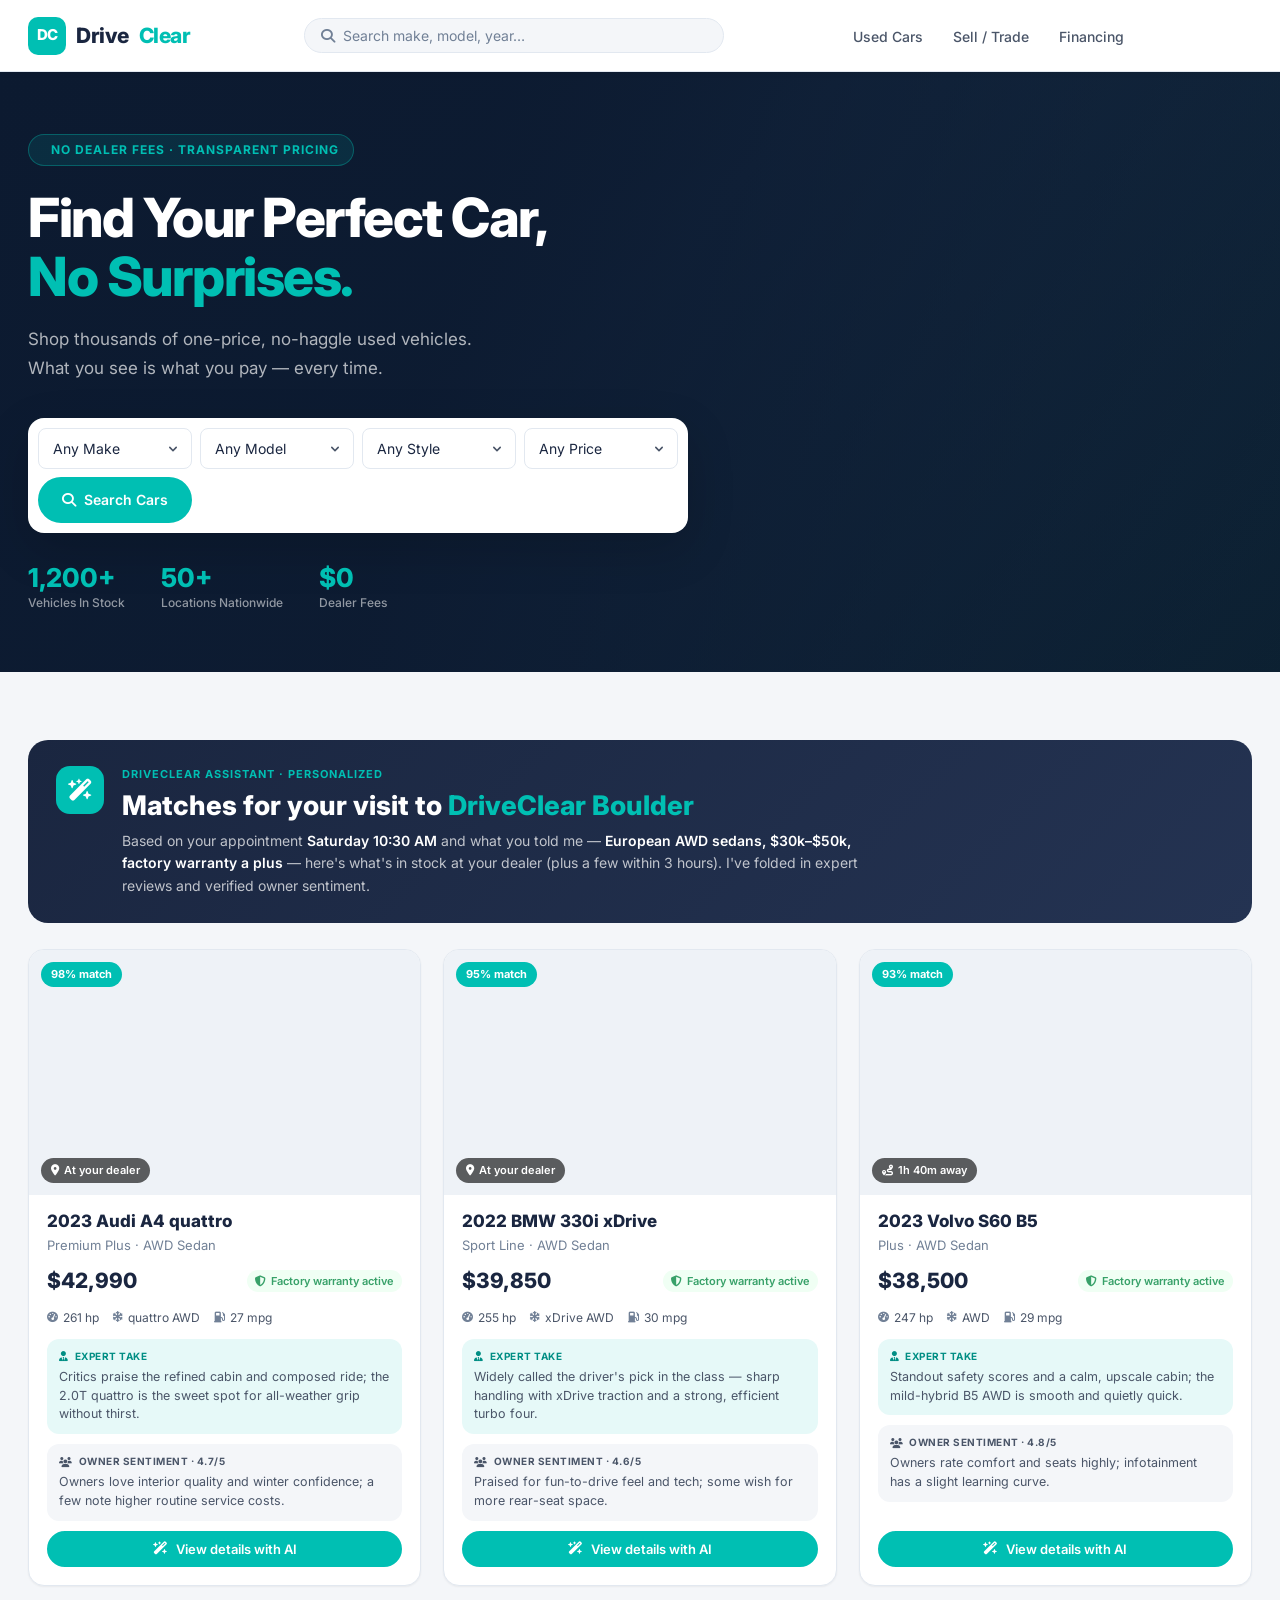
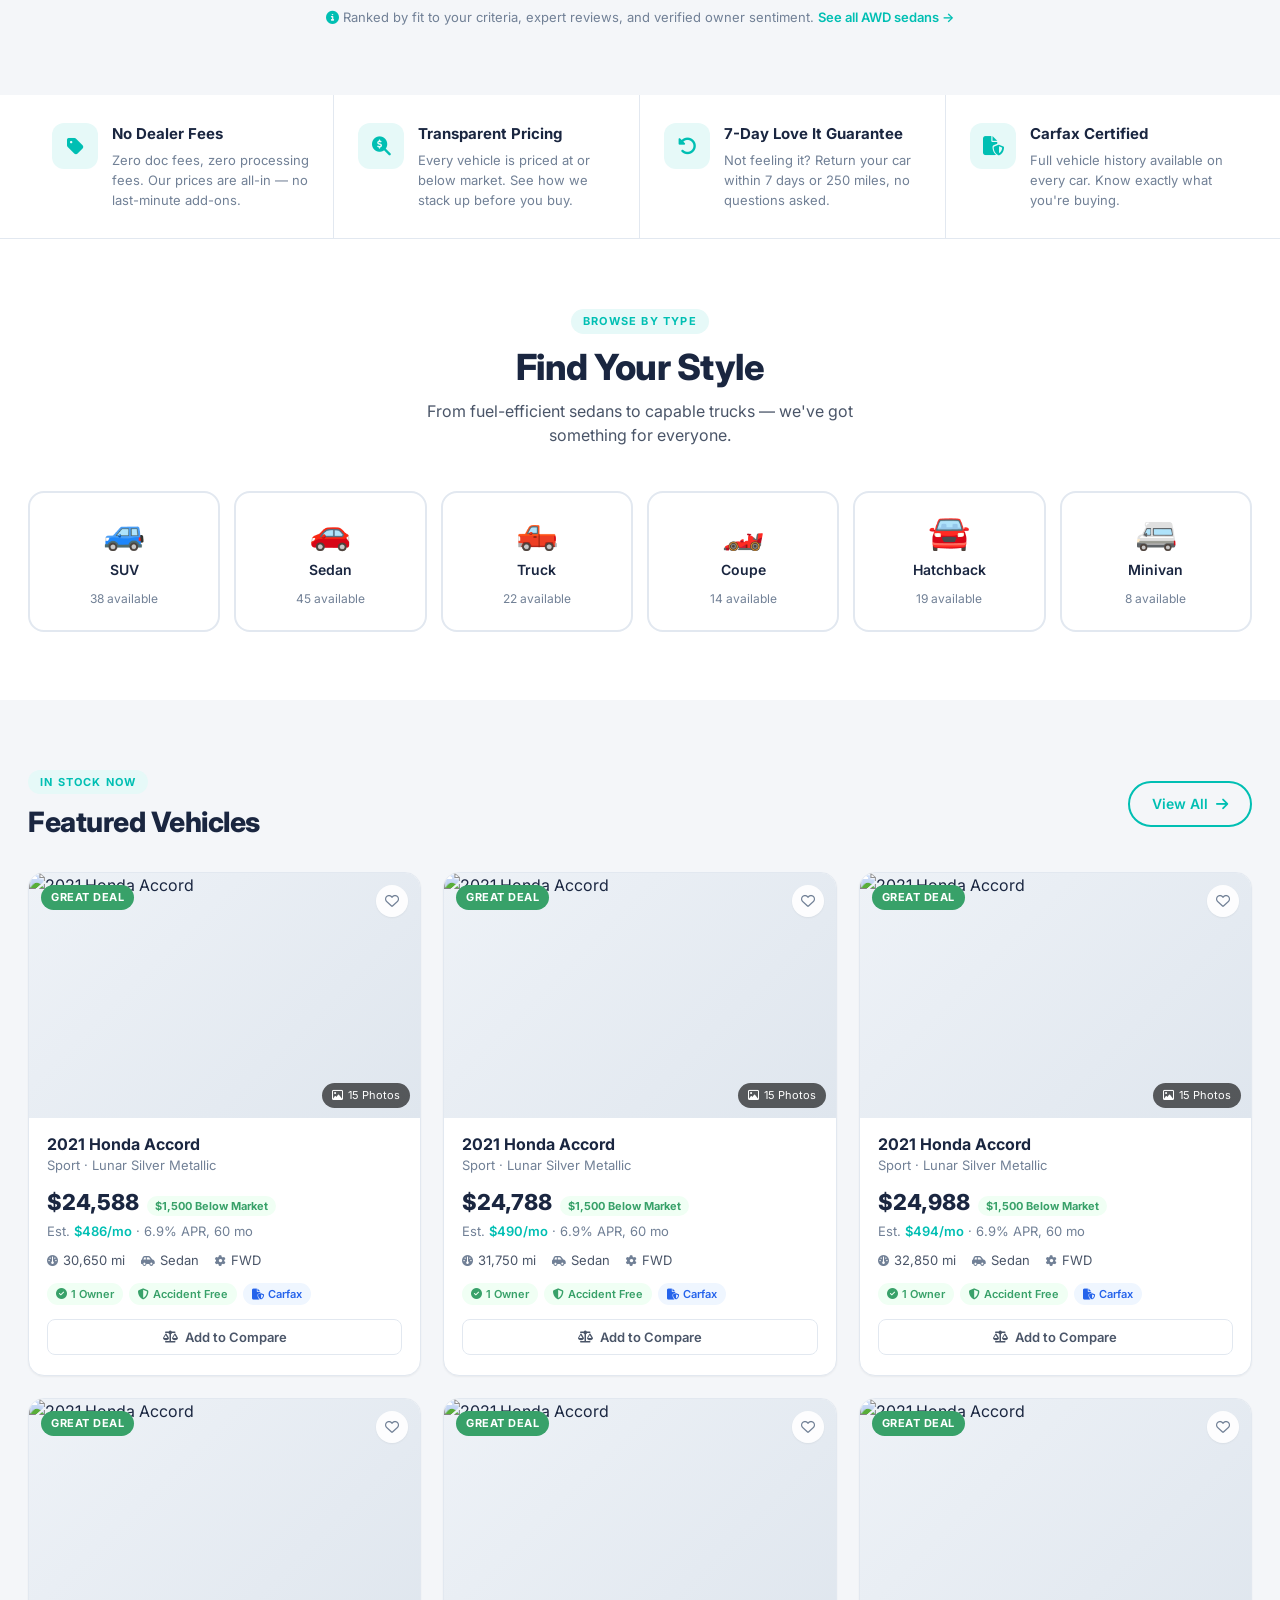
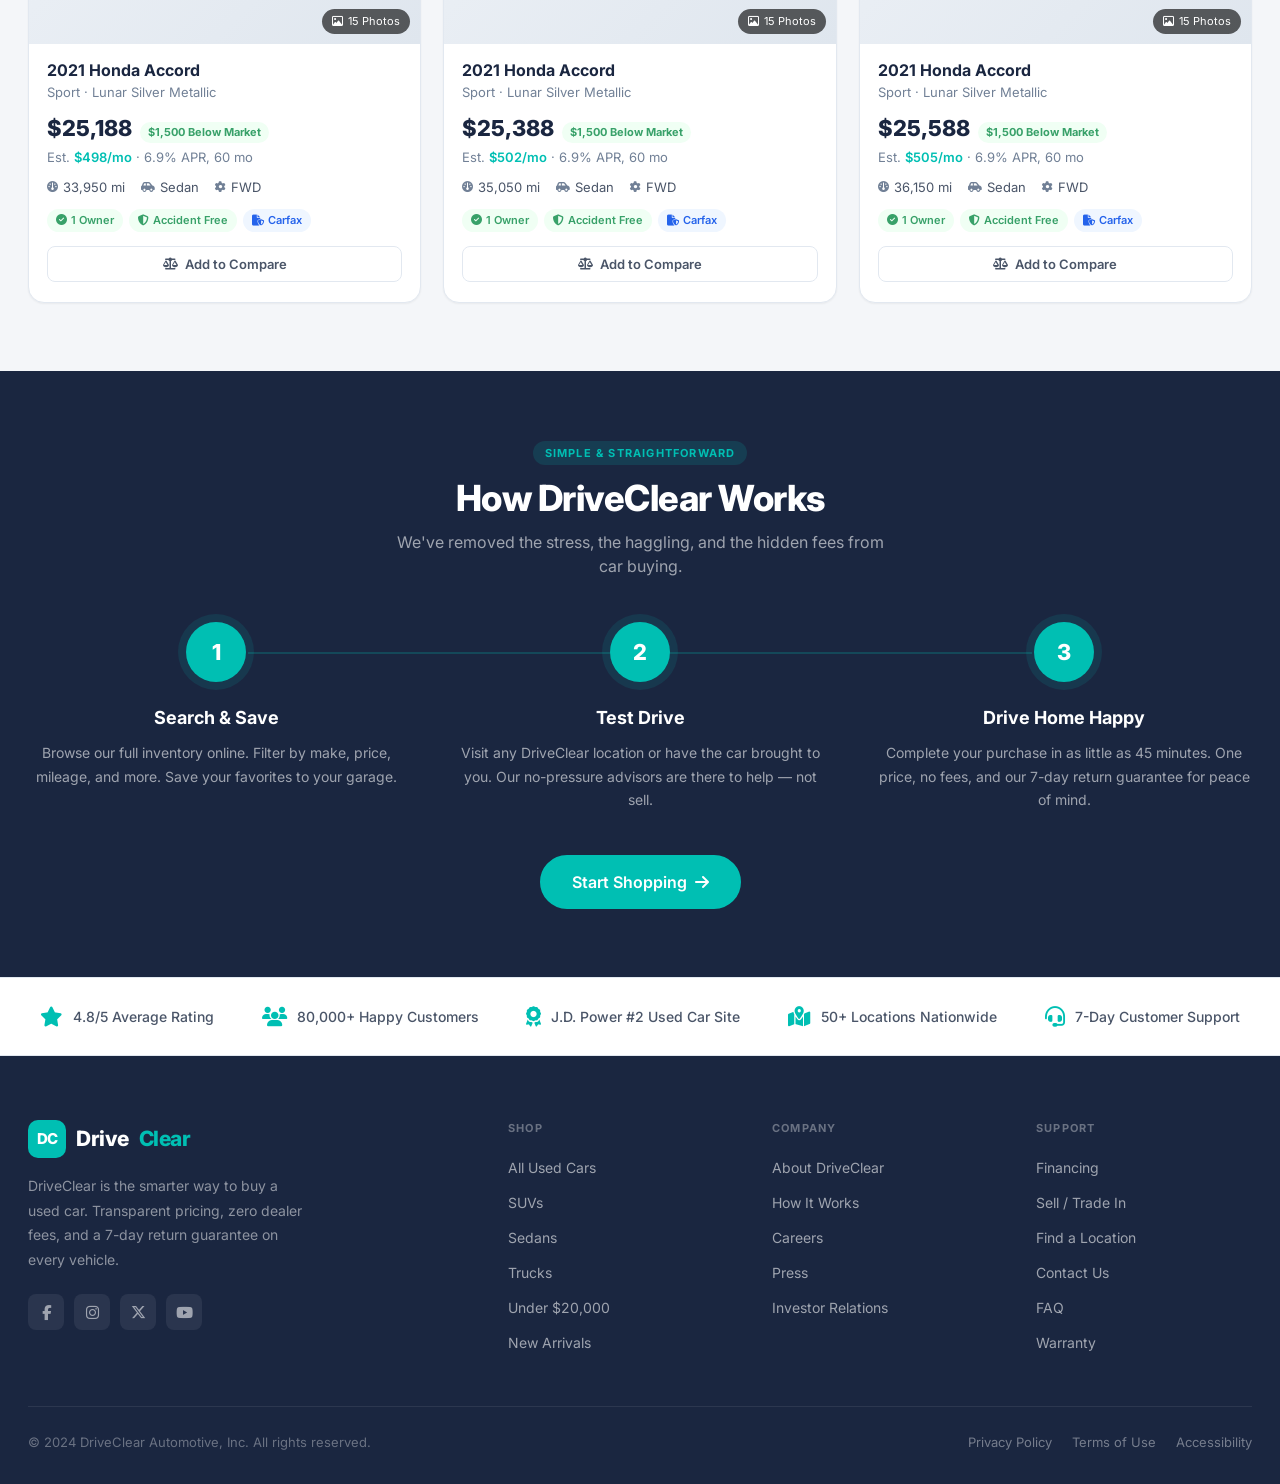
==== index.html @ 5e08ca74 "Add homepage VDP navigation and AI test drive confirmation flow. Link AI recommendation cards to mat" ====
<!DOCTYPE html>
<html lang="en">
<head>
  <meta charset="UTF-8">
  <meta name="viewport" content="width=device-width, initial-scale=1.0">
  <title>DriveClear — Transparent Used Car Shopping</title>
  <link rel="preconnect" href="https://fonts.googleapis.com">
  <link href="https://fonts.googleapis.com/css2?family=Inter:wght@300;400;500;600;700;800&display=swap" rel="stylesheet">
  <link rel="stylesheet" href="https://cdnjs.cloudflare.com/ajax/libs/font-awesome/6.5.0/css/all.min.css">
  <link rel="stylesheet" href="css/styles.css">

</head>
<body>

<!-- ═══════════════════════ NAV ═══════════════════════ -->
<nav class="nav" role="navigation">
  <div class="container nav-inner">
    <a href="index.html" class="nav-logo">
      <div class="logo-mark">DC</div>
      Drive<span class="accent">Clear</span>
    </a>
    <form class="nav-search" role="search" action="srp.html">
      <i class="fa-solid fa-magnifying-glass"></i>
      <input type="text" name="q" placeholder="Search make, model, year…" aria-label="Search vehicles" autocomplete="off">
    </form>
    <ul class="nav-links" role="list">
      <li><a href="srp.html">Used Cars</a></li>
      <li><a href="sell-trade.html">Sell / Trade</a></li>
      <li><a href="financing.html">Financing</a></li>
    </ul>
    <div class="nav-right">
      <button class="nav-hamburger" aria-label="Menu" aria-expanded="false">
        <span></span><span></span><span></span>
      </button>
    </div>
  </div>
</nav>

<nav class="mobile-nav" aria-label="Mobile navigation">
  <a href="srp.html">Used Cars</a>
  <a href="sell-trade.html">Sell / Trade</a>
  <a href="financing.html">Financing</a>
</nav>

<!-- ═══════════════════════ HERO ═══════════════════════ -->
<section class="hero" aria-label="Hero">
  <div class="hero-bg" aria-hidden="true"></div>
  <div class="hero-overlay" aria-hidden="true"></div>
  <div class="container" style="width:100%">
    <div class="hero-content">
      <div class="hero-eyebrow">
        <i class="fa-solid fa-badge-check"></i> No Dealer Fees · Transparent Pricing
      </div>
      <h1>Find Your Perfect Car,<br><span class="accent">No Surprises.</span></h1>
      <p class="hero-sub">Shop thousands of one-price, no-haggle used vehicles. What you see is what you pay — every time.</p>

      <form class="hero-search-box" id="hero-search-form" role="search">
        <div class="hs-field">
          <select id="hero-make" name="make" aria-label="Select make">
            <option value="">Any Make</option>
            <option>Honda</option>
            <option>Toyota</option>
            <option>Ford</option>
            <option>Chevrolet</option>
            <option>Hyundai</option>
            <option>Mazda</option>
            <option>Volkswagen</option>
            <option>Nissan</option>
            <option>Kia</option>
          </select>
        </div>
        <div class="hs-field">
          <select id="hero-model" name="model" aria-label="Select model">
            <option value="">Any Model</option>
          </select>
        </div>
        <div class="hs-field">
          <select id="hero-body" name="body" aria-label="Select body style">
            <option value="">Any Style</option>
            <option value="SUV">SUV / Crossover</option>
            <option value="Sedan">Sedan</option>
            <option value="Truck">Truck</option>
            <option value="Coupe">Coupe</option>
            <option value="Hatchback">Hatchback</option>
          </select>
        </div>
        <div class="hs-field">
          <select id="hero-price" name="maxPrice" aria-label="Max price">
            <option value="">Any Price</option>
            <option value="15000">Under $15,000</option>
            <option value="20000">Under $20,000</option>
            <option value="25000">Under $25,000</option>
            <option value="30000">Under $30,000</option>
            <option value="35000">Under $35,000</option>
            <option value="40000">Under $40,000</option>
          </select>
        </div>
        <button type="submit" class="btn btn-primary" style="flex-shrink:0">
          <i class="fa-solid fa-search"></i> Search Cars
        </button>
      </form>

      <div class="hero-stats">
        <div>
          <div class="hero-stat-num">1,200+</div>
          <div class="hero-stat-label">Vehicles In Stock</div>
        </div>
        <div>
          <div class="hero-stat-num">50+</div>
          <div class="hero-stat-label">Locations Nationwide</div>
        </div>
        <div>
          <div class="hero-stat-num">$0</div>
          <div class="hero-stat-label">Dealer Fees</div>
        </div>
      </div>
    </div>
  </div>
</section>

<!-- ═══════════════════════ AI RECOMMENDATIONS ═══════════════════════ -->
<section class="section ai-rec" aria-label="AI recommendations for your appointment">
  <div class="container">
    <div class="ai-rec-banner">
      <div class="ai-rec-banner-icon"><i class="fa-solid fa-wand-magic-sparkles"></i></div>
      <div class="ai-rec-banner-text">
        <div class="ai-rec-eyebrow">DriveClear Assistant · Personalized</div>
        <h2 class="ai-rec-title">Matches for your visit to <span class="accent">DriveClear Boulder</span></h2>
        <p class="ai-rec-sub">Based on your appointment <strong>Saturday 10:30 AM</strong> and what you told me — <strong>European AWD sedans, $30k–$50k, factory warranty a plus</strong> — here's what's in stock at your dealer (plus a few within 3 hours). I've folded in expert reviews and verified owner sentiment.</p>
      </div>
    </div>

    <div class="ai-rec-grid">
      <!-- Card 1 -->
      <article class="ai-rec-card" data-vdp-id="361">
        <div class="ai-rec-img" style="background-image:url('https://plus.unsplash.com/premium_vector-1733984597729-fad43b660da0?fm=jpg&q=60&w=900&auto=format&fit=crop')">
          <span class="ai-rec-match">98% match</span>
          <span class="ai-rec-loc"><i class="fa-solid fa-location-dot"></i> At your dealer</span>
        </div>
        <div class="ai-rec-body">
          <div class="ai-rec-name">2023 Audi A4 quattro</div>
          <div class="ai-rec-trim">Premium Plus · AWD Sedan</div>
          <div class="ai-rec-price-row">
            <span class="ai-rec-price">$42,990</span>
            <span class="ai-rec-warranty"><i class="fa-solid fa-shield-halved"></i> Factory warranty active</span>
          </div>
          <div class="ai-rec-specs">
            <span><i class="fa-solid fa-gauge-high"></i> 261 hp</span>
            <span><i class="fa-solid fa-snowflake"></i> quattro AWD</span>
            <span><i class="fa-solid fa-gas-pump"></i> 27 mpg</span>
          </div>
          <div class="ai-rec-insight ai-rec-expert">
            <div class="ai-rec-insight-label"><i class="fa-solid fa-user-tie"></i> Expert take</div>
            <p>Critics praise the refined cabin and composed ride; the 2.0T quattro is the sweet spot for all-weather grip without thirst.</p>
          </div>
          <div class="ai-rec-insight ai-rec-owners">
            <div class="ai-rec-insight-label"><i class="fa-solid fa-users"></i> Owner sentiment · 4.7/5</div>
            <p>Owners love interior quality and winter confidence; a few note higher routine service costs.</p>
          </div>
          <button type="button" class="btn btn-primary btn-block btn-sm ai-detail-open" data-car="audi"><i class="fa-solid fa-wand-magic-sparkles"></i> View details with AI</button>
        </div>
      </article>

      <!-- Card 2 -->
      <article class="ai-rec-card" data-vdp-id="371">
        <div class="ai-rec-img" style="background-image:url('https://plus.unsplash.com/premium_vector-1733984597729-fad43b660da0?fm=jpg&q=60&w=900&auto=format&fit=crop')">
          <span class="ai-rec-match">95% match</span>
          <span class="ai-rec-loc"><i class="fa-solid fa-location-dot"></i> At your dealer</span>
        </div>
        <div class="ai-rec-body">
          <div class="ai-rec-name">2022 BMW 330i xDrive</div>
          <div class="ai-rec-trim">Sport Line · AWD Sedan</div>
          <div class="ai-rec-price-row">
            <span class="ai-rec-price">$39,850</span>
            <span class="ai-rec-warranty"><i class="fa-solid fa-shield-halved"></i> Factory warranty active</span>
          </div>
          <div class="ai-rec-specs">
            <span><i class="fa-solid fa-gauge-high"></i> 255 hp</span>
            <span><i class="fa-solid fa-snowflake"></i> xDrive AWD</span>
            <span><i class="fa-solid fa-gas-pump"></i> 30 mpg</span>
          </div>
          <div class="ai-rec-insight ai-rec-expert">
            <div class="ai-rec-insight-label"><i class="fa-solid fa-user-tie"></i> Expert take</div>
            <p>Widely called the driver's pick in the class — sharp handling with xDrive traction and a strong, efficient turbo four.</p>
          </div>
          <div class="ai-rec-insight ai-rec-owners">
            <div class="ai-rec-insight-label"><i class="fa-solid fa-users"></i> Owner sentiment · 4.6/5</div>
            <p>Praised for fun-to-drive feel and tech; some wish for more rear-seat space.</p>
          </div>
          <button type="button" class="btn btn-primary btn-block btn-sm ai-detail-open" data-car="bmw"><i class="fa-solid fa-wand-magic-sparkles"></i> View details with AI</button>
        </div>
      </article>

      <!-- Card 3 -->
      <article class="ai-rec-card" data-vdp-id="381">
        <div class="ai-rec-img" style="background-image:url('https://plus.unsplash.com/premium_vector-1733984597729-fad43b660da0?fm=jpg&q=60&w=900&auto=format&fit=crop')">
          <span class="ai-rec-match">93% match</span>
          <span class="ai-rec-loc"><i class="fa-solid fa-route"></i> 1h 40m away</span>
        </div>
        <div class="ai-rec-body">
          <div class="ai-rec-name">2023 Volvo S60 B5</div>
          <div class="ai-rec-trim">Plus · AWD Sedan</div>
          <div class="ai-rec-price-row">
            <span class="ai-rec-price">$38,500</span>
            <span class="ai-rec-warranty"><i class="fa-solid fa-shield-halved"></i> Factory warranty active</span>
          </div>
          <div class="ai-rec-specs">
            <span><i class="fa-solid fa-gauge-high"></i> 247 hp</span>
            <span><i class="fa-solid fa-snowflake"></i> AWD</span>
            <span><i class="fa-solid fa-gas-pump"></i> 29 mpg</span>
          </div>
          <div class="ai-rec-insight ai-rec-expert">
            <div class="ai-rec-insight-label"><i class="fa-solid fa-user-tie"></i> Expert take</div>
            <p>Standout safety scores and a calm, upscale cabin; the mild-hybrid B5 AWD is smooth and quietly quick.</p>
          </div>
          <div class="ai-rec-insight ai-rec-owners">
            <div class="ai-rec-insight-label"><i class="fa-solid fa-users"></i> Owner sentiment · 4.8/5</div>
            <p>Owners rate comfort and seats highly; infotainment has a slight learning curve.</p>
          </div>
          <button type="button" class="btn btn-primary btn-block btn-sm ai-detail-open" data-car="volvo"><i class="fa-solid fa-wand-magic-sparkles"></i> View details with AI</button>
        </div>
      </article>
    </div>

    <div class="ai-rec-foot">
      <i class="fa-solid fa-circle-info"></i> Ranked by fit to your criteria, expert reviews, and verified owner sentiment. <a href="srp.html">See all AWD sedans →</a>
    </div>
  </div>
</section>

<!-- ═══════════════════════ VALUE PROPS ═══════════════════════ -->
<section class="value-props" aria-label="Why DriveClear">
  <div class="container">
    <div class="vp-grid">
      <div class="vp-item">
        <div class="vp-icon"><i class="fa-solid fa-tag"></i></div>
        <div>
          <div class="vp-title">No Dealer Fees</div>
          <div class="vp-desc">Zero doc fees, zero processing fees. Our prices are all-in — no last-minute add-ons.</div>
        </div>
      </div>
      <div class="vp-item">
        <div class="vp-icon"><i class="fa-solid fa-magnifying-glass-dollar"></i></div>
        <div>
          <div class="vp-title">Transparent Pricing</div>
          <div class="vp-desc">Every vehicle is priced at or below market. See how we stack up before you buy.</div>
        </div>
      </div>
      <div class="vp-item">
        <div class="vp-icon"><i class="fa-solid fa-rotate-left"></i></div>
        <div>
          <div class="vp-title">7-Day Love It Guarantee</div>
          <div class="vp-desc">Not feeling it? Return your car within 7 days or 250 miles, no questions asked.</div>
        </div>
      </div>
      <div class="vp-item">
        <div class="vp-icon"><i class="fa-solid fa-file-shield"></i></div>
        <div>
          <div class="vp-title">Carfax Certified</div>
          <div class="vp-desc">Full vehicle history available on every car. Know exactly what you're buying.</div>
        </div>
      </div>
    </div>
  </div>
</section>

<!-- ═══════════════════════ BODY STYLES ═══════════════════════ -->
<section class="section section-alt" aria-label="Shop by body style">
  <div class="container">
    <div class="section-header">
      <div class="section-tag">Browse by Type</div>
      <h2 class="section-title">Find Your Style</h2>
      <p class="section-sub">From fuel-efficient sedans to capable trucks — we've got something for everyone.</p>
    </div>
    <div class="bs-grid">
      <a href="srp.html?body=SUV" class="bs-card">
        <div class="bs-emoji">🚙</div>
        <div class="bs-name">SUV</div>
        <div class="bs-count">38 available</div>
      </a>
      <a href="srp.html?body=Sedan" class="bs-card">
        <div class="bs-emoji">🚗</div>
        <div class="bs-name">Sedan</div>
        <div class="bs-count">45 available</div>
      </a>
      <a href="srp.html?body=Truck" class="bs-card">
        <div class="bs-emoji">🛻</div>
        <div class="bs-name">Truck</div>
        <div class="bs-count">22 available</div>
      </a>
      <a href="srp.html?body=Coupe" class="bs-card">
        <div class="bs-emoji">🏎️</div>
        <div class="bs-name">Coupe</div>
        <div class="bs-count">14 available</div>
      </a>
      <a href="srp.html?body=Hatchback" class="bs-card">
        <div class="bs-emoji">🚘</div>
        <div class="bs-name">Hatchback</div>
        <div class="bs-count">19 available</div>
      </a>
      <a href="srp.html?body=Minivan" class="bs-card">
        <div class="bs-emoji">🚐</div>
        <div class="bs-name">Minivan</div>
        <div class="bs-count">8 available</div>
      </a>
    </div>
  </div>
</section>

<!-- ═══════════════════════ FEATURED VEHICLES ═══════════════════════ -->
<section class="section" aria-label="Featured vehicles">
  <div class="container">
    <div class="section-row">
      <div>
        <div class="section-tag">In Stock Now</div>
        <h2 class="section-title">Featured Vehicles</h2>
      </div>
      <a href="srp.html" class="btn btn-outline">View All <i class="fa-solid fa-arrow-right"></i></a>
    </div>
    <div class="v-grid" id="featured-grid">
      <!-- Rendered by app.js -->
    </div>
  </div>
</section>

<!-- ═══════════════════════ HOW IT WORKS ═══════════════════════ -->
<section class="section section-dark" aria-label="How it works">
  <div class="container">
    <div class="section-header">
      <div class="section-tag">Simple &amp; Straightforward</div>
      <h2 class="section-title">How DriveClear Works</h2>
      <p class="section-sub">We've removed the stress, the haggling, and the hidden fees from car buying.</p>
    </div>
    <div class="steps-grid">
      <div class="step">
        <div class="step-num">1</div>
        <div class="step-title">Search &amp; Save</div>
        <div class="step-desc">Browse our full inventory online. Filter by make, price, mileage, and more. Save your favorites to your garage.</div>
      </div>
      <div class="step">
        <div class="step-num">2</div>
        <div class="step-title">Test Drive</div>
        <div class="step-desc">Visit any DriveClear location or have the car brought to you. Our no-pressure advisors are there to help — not sell.</div>
      </div>
      <div class="step">
        <div class="step-num">3</div>
        <div class="step-title">Drive Home Happy</div>
        <div class="step-desc">Complete your purchase in as little as 45 minutes. One price, no fees, and our 7-day return guarantee for peace of mind.</div>
      </div>
    </div>
    <div style="text-align:center;margin-top:44px">
      <a href="srp.html" class="btn btn-primary btn-lg">Start Shopping <i class="fa-solid fa-arrow-right"></i></a>
    </div>
  </div>
</section>

<!-- ═══════════════════════ TRUST STRIP ═══════════════════════ -->
<section class="trust-strip" aria-label="Trust indicators">
  <div class="container">
    <div class="trust-inner">
      <div class="trust-item"><i class="fa-solid fa-star"></i> 4.8/5 Average Rating</div>
      <div class="trust-item"><i class="fa-solid fa-users"></i> 80,000+ Happy Customers</div>
      <div class="trust-item"><i class="fa-solid fa-award"></i> J.D. Power #2 Used Car Site</div>
      <div class="trust-item"><i class="fa-solid fa-map-location-dot"></i> 50+ Locations Nationwide</div>
      <div class="trust-item"><i class="fa-solid fa-headset"></i> 7-Day Customer Support</div>
    </div>
  </div>
</section>

<!-- ═══════════════════════ FOOTER ═══════════════════════ -->
<footer class="footer" role="contentinfo">
  <div class="container">
    <div class="footer-grid">
      <div class="footer-brand">
        <a href="index.html" class="nav-logo">
          <div class="logo-mark">DC</div>
          Drive<span class="accent">Clear</span>
        </a>
        <p>DriveClear is the smarter way to buy a used car. Transparent pricing, zero dealer fees, and a 7-day return guarantee on every vehicle.</p>
        <div class="footer-social">
          <a href="#" aria-label="Facebook"><i class="fa-brands fa-facebook-f"></i></a>
          <a href="#" aria-label="Instagram"><i class="fa-brands fa-instagram"></i></a>
          <a href="#" aria-label="Twitter"><i class="fa-brands fa-x-twitter"></i></a>
          <a href="#" aria-label="YouTube"><i class="fa-brands fa-youtube"></i></a>
        </div>
      </div>
      <div>
        <div class="footer-col-title">Shop</div>
        <ul class="footer-links">
          <li><a href="srp.html">All Used Cars</a></li>
          <li><a href="srp.html?body=SUV">SUVs</a></li>
          <li><a href="srp.html?body=Sedan">Sedans</a></li>
          <li><a href="srp.html?body=Truck">Trucks</a></li>
          <li><a href="srp.html">Under $20,000</a></li>
          <li><a href="srp.html">New Arrivals</a></li>
        </ul>
      </div>
      <div>
        <div class="footer-col-title">Company</div>
        <ul class="footer-links">
          <li><a href="#">About DriveClear</a></li>
          <li><a href="#">How It Works</a></li>
          <li><a href="#">Careers</a></li>
          <li><a href="#">Press</a></li>
          <li><a href="#">Investor Relations</a></li>
        </ul>
      </div>
      <div>
        <div class="footer-col-title">Support</div>
        <ul class="footer-links">
          <li><a href="financing.html">Financing</a></li>
          <li><a href="sell-trade.html">Sell / Trade In</a></li>
          <li><a href="#">Find a Location</a></li>
          <li><a href="#">Contact Us</a></li>
          <li><a href="#">FAQ</a></li>
          <li><a href="#">Warranty</a></li>
        </ul>
      </div>
    </div>
    <div class="footer-bottom">
      <p>© 2024 DriveClear Automotive, Inc. All rights reserved.</p>
      <p>
        <a href="#" style="color:rgba(255,255,255,0.4);margin-right:16px">Privacy Policy</a>
        <a href="#" style="color:rgba(255,255,255,0.4);margin-right:16px">Terms of Use</a>
        <a href="#" style="color:rgba(255,255,255,0.4)">Accessibility</a>
      </p>
    </div>
  </div>
</footer>

<!-- ═══════════════════════ AI DETAIL MODAL ═══════════════════════ -->
<div class="aidx" id="ai-detail" hidden role="dialog" aria-modal="true" aria-label="AI vehicle details">
  <div class="aidx-backdrop" id="ai-detail-backdrop"></div>
  <div class="aidx-panel">
    <div class="aidx-head">
      <div class="aidx-head-title">
        <div class="aidx-avatar"><i class="fa-solid fa-wand-magic-sparkles"></i></div>
        <div>
          <div class="aidx-name" id="aidx-name">Vehicle</div>
          <div class="aidx-status"><span class="aidx-dot"></span> DriveClear Assistant</div>
        </div>
      </div>
      <button type="button" class="aidx-close" id="ai-detail-close" aria-label="Close"><i class="fa-solid fa-xmark"></i></button>
    </div>

    <div class="aidx-body" id="aidx-body">
      <!-- populated by JS -->
    </div>

    <div class="aidx-chips" id="aidx-chips" aria-label="Ask the assistant"></div>

    <form class="aidx-input-row" id="aidx-form">
      <input type="text" class="aidx-input" id="aidx-input" placeholder="Ask about this car…" autocomplete="off" aria-label="Ask about this car">
      <button type="submit" class="aidx-send" aria-label="Send"><i class="fa-solid fa-arrow-up"></i></button>
    </form>
    <div class="aidx-foot"><i class="fa-solid fa-shield-halved"></i> AI-assisted summary · fake demo data</div>
  </div>
</div>

<script>
(function () {
  const CARS = {
    audi: {
      name: '2023 Audi A4 quattro', trim: 'Premium Plus · AWD Sedan',
      dealer: 'DriveClear Boulder', distance: 'At your appointment dealer',
      price: '$42,990', value: 'At market', valueClass: 'at',
      intro: "Here's the full picture on the <strong>2023 Audi A4 quattro</strong> at your appointment dealer. It's a strong fit for European AWD sedans in your range, with factory warranty still active.",
      specs: [
        ['Engine', '2.0L Turbo I4'], ['Horsepower', '261 hp'], ['0–60 mph', '5.2 s'],
        ['Drivetrain', 'quattro AWD'], ['Year', '2023'], ['Mileage', '18,400 mi'],
        ['MPG (comb.)', '27'], ['Warranty', 'Factory until 2027 / 50k mi']
      ],
      fit: "Matches all four must-haves: European make, AWD, sedan, and $30k–$50k. Quickest 0–60 of your shortlist and the only one physically at your appointment dealer.",
      expert: "Critics praise the refined cabin and composed ride; the 2.0T quattro is the sweet spot for all-weather grip without thirst.",
      owners: { rating: '4.7/5', text: "Owners love interior quality and winter confidence; a few note higher routine service costs." },
      watch: "Routine maintenance runs higher than mainstream brands — budget for premium service intervals.",
      chips: ['Is the price fair?', 'How reliable is it?', 'What will service cost?']
    },
    bmw: {
      name: '2022 BMW 330i xDrive', trim: 'Sport Line · AWD Sedan',
      dealer: 'Front Range BMW · Denver', distance: '35 min away',
      price: '$39,850', value: '$1,800 below market', valueClass: 'great',
      intro: "Here's the breakdown on the <strong>2022 BMW 330i xDrive</strong>. It's my best-value pick on your shortlist — priced about $1,800 under comparable listings, with factory warranty active.",
      specs: [
        ['Engine', '2.0L Turbo I4'], ['Horsepower', '255 hp'], ['0–60 mph', '5.3 s'],
        ['Drivetrain', 'xDrive AWD'], ['Year', '2022'], ['Mileage', '24,100 mi'],
        ['MPG (comb.)', '30'], ['Warranty', 'Factory until 2026 / 50k mi']
      ],
      fit: "Hits every criterion and leads on value. Best efficiency of the gas models and the sharpest driving feel — strong if performance is your priority.",
      expert: "Widely called the driver's pick in the class — sharp handling with xDrive traction and a strong, efficient turbo four.",
      owners: { rating: '4.6/5', text: "Praised for fun-to-drive feel and tech; some wish for more rear-seat space." },
      watch: "Tighter rear seat and a firmer ride than the Audi or Volvo — worth a test sit if you carry passengers.",
      chips: ['Why is it below market?', 'Compare to the Audi', 'Is mileage a concern?']
    },
    volvo: {
      name: '2023 Volvo S60 B5', trim: 'Plus · AWD Sedan',
      dealer: 'Mountain Volvo · Ft. Collins', distance: '1h 40m away',
      price: '$38,500', value: '$900 below market', valueClass: 'good',
      intro: "Here's the detail on the <strong>2023 Volvo S60 B5 AWD</strong>. It's the lowest price and most efficient on your shortlist, with the highest owner rating — but it's the farthest drive.",
      specs: [
        ['Engine', '2.0L Turbo + Mild Hybrid'], ['Horsepower', '247 hp'], ['0–60 mph', '5.9 s'],
        ['Drivetrain', 'AWD'], ['Year', '2023'], ['Mileage', '15,900 mi'],
        ['MPG (comb.)', '31'], ['Warranty', 'Factory until 2027 / 50k mi']
      ],
      fit: "Meets all four criteria at the lowest price, with the best fuel economy and top safety scores. Trade-off is a 3-hour round trip to see it.",
      expert: "Standout safety scores and a calm, upscale cabin; the mild-hybrid B5 AWD is smooth and quietly quick.",
      owners: { rating: '4.8/5', text: "Owners rate comfort and seats highly; infotainment has a slight learning curve." },
      watch: "Least sporty of the three and the longest drive to inspect — factor the distance into your Saturday plan.",
      chips: ['Is the drive worth it?', 'How safe is it?', 'Can a closer dealer get one?']
    }
  };

  const modal = document.getElementById('ai-detail');
  const body = document.getElementById('aidx-body');
  const chipsEl = document.getElementById('aidx-chips');
  const nameEl = document.getElementById('aidx-name');
  let active = null;

  function render(key) {
    const c = CARS[key];
    if (!c) return;
    active = c;
    nameEl.textContent = c.name;
    const specRows = c.specs.map(s => `<div class="aidx-spec"><span class="aidx-spec-l">${s[0]}</span><span class="aidx-spec-v">${s[1]}</span></div>`).join('');
    body.innerHTML = `
      <div class="aidx-msg">
        <div class="aidx-msg-avatar"><i class="fa-solid fa-wand-magic-sparkles"></i></div>
        <div class="aidx-msg-bubble">
          <div class="aidx-trim">${c.trim} · ${c.dealer} · ${c.distance}</div>
          <div class="aidx-priceline"><span class="aidx-price">${c.price}</span><span class="aidx-val aidx-val-${c.valueClass}">${c.value}</span></div>
          <p>${c.intro}</p>
        </div>
      </div>
      <div class="aidx-section-title"><i class="fa-solid fa-list-check"></i> Specs that matter</div>
      <div class="aidx-specs">${specRows}</div>
      <div class="aidx-block aidx-fit">
        <div class="aidx-block-label"><i class="fa-solid fa-bullseye"></i> Why this fits you</div>
        <p>${c.fit}</p>
      </div>
      <div class="aidx-block aidx-expert">
        <div class="aidx-block-label"><i class="fa-solid fa-user-tie"></i> Expert take</div>
        <p>${c.expert}</p>
      </div>
      <div class="aidx-block aidx-owners">
        <div class="aidx-block-label"><i class="fa-solid fa-users"></i> Owner sentiment · ${c.owners.rating}</div>
        <p>${c.owners.text}</p>
      </div>
      <div class="aidx-block aidx-watch">
        <div class="aidx-block-label"><i class="fa-solid fa-triangle-exclamation"></i> Watch-outs</div>
        <p>${c.watch}</p>
      </div>`;
    chipsEl.innerHTML = c.chips.map(q => `<button type="button" class="aidx-chip">${q}</button>`).join('');
    chipsEl.querySelectorAll('.aidx-chip').forEach(b => b.addEventListener('click', () => answer(b.textContent)));
    body.scrollTop = 0;
  }

  function answer(q) {
    const wrap = document.createElement('div');
    wrap.className = 'aidx-msg aidx-msg-user';
    wrap.innerHTML = `<div class="aidx-msg-bubble">${q}</div>`;
    body.appendChild(wrap);
    const a = document.createElement('div');
    a.className = 'aidx-msg';
    a.innerHTML = `<div class="aidx-msg-avatar"><i class="fa-solid fa-wand-magic-sparkles"></i></div><div class="aidx-msg-bubble"><p>${replyFor(q)}</p></div>`;
    body.appendChild(a);
    body.scrollTop = body.scrollHeight;
  }

  function replyFor(q) {
    if (!active) return "Let me pull that up for you.";
    const t = q.toLowerCase();
    if (t.includes('price') || t.includes('fair') || t.includes('below market')) {
      return `At <strong>${active.price}</strong> this one is <strong>${active.value.toLowerCase()}</strong> versus comparable listings I checked across nearby dealers — a reasonable spot for the year, mileage, and equipment.`;
    }
    if (t.includes('reliab') || t.includes('safe')) {
      return `Owners rate it <strong>${active.owners.rating}</strong>. ${active.owners.text}`;
    }
    if (t.includes('service') || t.includes('cost') || t.includes('maintenance')) {
      return `${active.watch} I'd set aside a maintenance budget and ask the dealer for the service schedule before you commit.`;
    }
    if (t.includes('mileage')) {
      const m = active.specs.find(s => s[0] === 'Mileage');
      return `It shows <strong>${m ? m[1] : 'low miles'}</strong> — well within a healthy range for the year, and the factory warranty is still active for added peace of mind.`;
    }
    if (t.includes('compare') || t.includes('audi') || t.includes('bmw') || t.includes('volvo')) {
      return `Versus your other shortlisted cars: this one leads on ${active.valueClass === 'great' ? 'overall value and driving feel' : active.valueClass === 'good' ? 'price and efficiency' : 'performance and proximity'}. Want me to open the side-by-side compare?`;
    }
    if (t.includes('drive') || t.includes('worth') || t.includes('closer')) {
      return `It's <strong>${active.distance}</strong>. ${active.watch} If you'd rather stay local, I can check whether a closer dealer can locate the same trim.`;
    }
    return `Good question on the ${active.name}. ${active.fit}`;
  }

  function open(key) { render(key); modal.hidden = false; document.body.style.overflow = 'hidden'; }
  function close() { modal.hidden = true; document.body.style.overflow = ''; }

  document.querySelectorAll('.ai-detail-open').forEach(btn => {
    btn.addEventListener('click', e => {
      e.stopPropagation();
      open(btn.dataset.car);
    });
  });

  document.querySelectorAll('.ai-rec-card[data-vdp-id]').forEach(card => {
    card.addEventListener('click', e => {
      if (e.target.closest('.ai-detail-open')) return;
      window.location.href = `vdp.html?id=${card.dataset.vdpId}`;
    });
  });
  document.getElementById('ai-detail-close').addEventListener('click', close);
  document.getElementById('ai-detail-backdrop').addEventListener('click', close);
  document.addEventListener('keydown', e => { if (e.key === 'Escape' && !modal.hidden) close(); });
  document.getElementById('aidx-form').addEventListener('submit', e => {
    e.preventDefault();
    const input = document.getElementById('aidx-input');
    const v = input.value.trim();
    if (!v) return;
    answer(v);
    input.value = '';
  });
})();
</script>

<script src="js/inventory.js"></script>
<script src="js/profile.js"></script>
<script src="js/app.js"></script>
  <!--
  <script
  src="https://cdn.jsdelivr.net/gh/APEX-SONIC-XD/Lens@v0.3.2/dist/widget.iife.js"
  data-project-id="DriveClear"
  data-supabase-url="https://zwyuluoxcfhiemvajsrk.supabase.co"
  data-supabase-anon-key="eyJhbGciOiJIUzI1NiIsInR5cCI6IkpXVCJ9.eyJpc3MiOiJzdXBhYmFzZSIsInJlZiI6Inp3eXVsdW94Y2ZoaWVtdmFqc3JrIiwicm9sZSI6ImFub24iLCJpYXQiOjE3Nzk0NjUwOTQsImV4cCI6MjA5NTA0MTA5NH0.NKovxLY9NRuqwU96SJsmMkrrNFXIpztixcXOc85-fFo"
  defer
></script>
  -->
</body>
</html>
---- css/styles.css ----
/* ============================================================
   DriveClear — Used Car Marketplace (EchoPark-inspired)
   ============================================================ */

*, *::before, *::after { box-sizing: border-box; margin: 0; padding: 0; }
html { scroll-behavior: smooth; }
body {
  font-family: 'Inter', -apple-system, BlinkMacSystemFont, 'Segoe UI', Roboto, sans-serif;
  background: #f4f6f9;
  color: #1a2640;
  line-height: 1.5;
  -webkit-font-smoothing: antialiased;
}
img { max-width: 100%; height: auto; display: block; }
a { color: inherit; text-decoration: none; }
ul { list-style: none; }
button { cursor: pointer; border: none; outline: none; font-family: inherit; background: none; }
input, select, textarea { font-family: inherit; }

/* ─── Design Tokens ─── */
:root {
  --teal: #00BFB3;
  --teal-dark: #00a89d;
  --teal-xdark: #008e84;
  --teal-light: #e6f9f8;
  --teal-mid: rgba(0,191,179,0.15);
  --navy: #1a2640;
  --navy-mid: #243352;
  --navy-light: #2d3f5c;
  --text-dark: #1a2640;
  --text-mid: #4a5568;
  --text-light: #718096;
  --bg: #f4f6f9;
  --bg-white: #ffffff;
  --border: #e2e8f0;
  --border-mid: #cbd5e0;
  --success: #38a169;
  --success-light: #f0fff4;
  --warning: #d97706;
  --warning-light: #fffbeb;
  --red: #dc2626;
  --red-light: #fef2f2;
  --sh-xs: 0 1px 2px rgba(0,0,0,0.05);
  --sh-sm: 0 1px 6px rgba(0,0,0,0.07);
  --sh-md: 0 4px 14px rgba(0,0,0,0.09);
  --sh-lg: 0 8px 28px rgba(0,0,0,0.12);
  --sh-xl: 0 16px 48px rgba(0,0,0,0.16);
  --r: 8px;
  --r-lg: 12px;
  --r-xl: 16px;
  --r-2xl: 20px;
  --r-full: 9999px;
  --nav-h: 72px;
  --max-w: 1300px;
}

/* ─── Utilities ─── */
.container { max-width: var(--max-w); margin: 0 auto; padding: 0 28px; }
.hidden { display: none !important; }
.sr-only { position: absolute; width: 1px; height: 1px; overflow: hidden; clip: rect(0,0,0,0); }

/* ─── Buttons ─── */
.btn {
  display: inline-flex; align-items: center; justify-content: center; gap: 8px;
  padding: 11px 22px; border-radius: var(--r-full); font-size: 14px; font-weight: 600;
  transition: all 0.18s ease; cursor: pointer; border: 2px solid transparent; white-space: nowrap;
  line-height: 1.4;
}
.btn-primary { background: var(--teal); color: #fff; border-color: var(--teal); }
.btn-primary:hover { background: var(--teal-dark); border-color: var(--teal-dark); transform: translateY(-1px); box-shadow: var(--sh-md); }
.btn-primary:active { transform: translateY(0); }
.btn-outline { background: transparent; color: var(--teal); border-color: var(--teal); }
.btn-outline:hover { background: var(--teal); color: #fff; }
.btn-dark { background: var(--navy); color: #fff; border-color: var(--navy); }
.btn-dark:hover { background: var(--navy-mid); border-color: var(--navy-mid); }
.btn-ghost { background: transparent; color: var(--text-mid); border-color: var(--border); }
.btn-ghost:hover { background: var(--bg); border-color: var(--border-mid); color: var(--text-dark); }
.btn-lg { padding: 14px 30px; font-size: 16px; }
.btn-sm { padding: 7px 16px; font-size: 13px; }
.btn-block { width: 100%; }

/* ============================================================
   NAVIGATION
   ============================================================ */
.nav {
  position: sticky; top: 0; z-index: 1000;
  background: #fff; border-bottom: 1px solid var(--border);
  box-shadow: var(--sh-sm); height: var(--nav-h);
}
.nav-inner {
  display: flex; align-items: center; justify-content: space-between; height: 100%; gap: 16px;
}
.nav-logo {
  display: flex; align-items: center; gap: 10px;
  font-size: 21px; font-weight: 800; color: var(--navy); letter-spacing: -0.5px;
  text-decoration: none; flex-shrink: 0;
}
.logo-mark {
  width: 38px; height: 38px; background: var(--teal); border-radius: 10px;
  display: flex; align-items: center; justify-content: center;
  color: #fff; font-size: 15px; font-weight: 800; flex-shrink: 0;
}
.nav-logo .accent { color: var(--teal); }
.nav-links {
  display: flex; align-items: center; gap: 2px;
}
.nav-links a {
  padding: 8px 14px; border-radius: var(--r); font-size: 14px; font-weight: 500;
  color: var(--text-mid); transition: all 0.15s;
}
.nav-links a:hover { background: var(--bg); color: var(--text-dark); }
.nav-links a.active { color: var(--teal); font-weight: 600; }
.nav-right { display: flex; align-items: center; gap: 12px; flex-shrink: 0; }
.nav-search {
  position: relative;
  flex: 1; max-width: 420px; min-width: 0; display: flex; align-items: center; gap: 8px;
  background: var(--bg); border: 1px solid var(--border); border-radius: var(--r-full);
  padding: 8px 16px;
}
.nav-search:focus-within { border-color: var(--teal); }
.nav-search > i { color: var(--text-light); font-size: 14px; }
.nav-search input {
  flex: 1; min-width: 0; border: none; background: none; font-size: 14px; color: var(--text-dark); outline: none;
}
.nav-search input::placeholder { color: var(--text-light); }

/* Conversational search suggestions dropdown */
.nav-suggest {
  position: absolute; top: calc(100% + 10px); left: 0; right: 0;
  background: #fff; border: 1px solid var(--border); border-radius: var(--r-lg);
  box-shadow: var(--sh-lg); padding: 6px; z-index: 1200;
  display: none; max-height: 72vh; overflow-y: auto;
}
.nav-suggest.open { display: block; }
.ns-head {
  font-size: 10px; font-weight: 700; text-transform: uppercase; letter-spacing: 0.6px;
  color: var(--text-light); padding: 9px 10px 5px;
}
.ns-item {
  display: flex; align-items: center; gap: 11px; padding: 9px 10px;
  border-radius: var(--r); color: var(--text-dark); text-decoration: none;
}
.ns-item:hover, .ns-item.active { background: var(--bg); }
.ns-ic {
  width: 30px; height: 30px; flex-shrink: 0; border-radius: 8px;
  background: var(--teal-light); color: var(--teal-xdark);
  display: flex; align-items: center; justify-content: center; font-size: 13px;
}
.ns-main { flex: 1; min-width: 0; display: flex; flex-direction: column; gap: 1px; }
.ns-title { font-size: 13.5px; font-weight: 600; white-space: nowrap; overflow: hidden; text-overflow: ellipsis; }
.ns-sub { font-size: 11.5px; color: var(--text-light); }
.ns-count {
  flex-shrink: 0; font-size: 11px; font-weight: 700; color: var(--text-mid);
  background: var(--bg); border: 1px solid var(--border); border-radius: var(--r-full); padding: 2px 9px;
}

/* Grouped suggestion with car previews */
.ns-group { padding: 2px 0 6px; border-bottom: 1px solid var(--border); margin-bottom: 4px; }
.ns-group:last-child { border-bottom: none; margin-bottom: 0; }
.ns-group-head {
  display: flex; align-items: center; gap: 11px; padding: 9px 10px 7px;
  border-radius: var(--r); color: var(--text-dark); text-decoration: none;
}
.ns-group-head:hover, .ns-group-head.active { background: var(--bg); }
.ns-group-main { flex: 1; min-width: 0; display: flex; flex-direction: column; gap: 1px; }
.ns-group-label { font-size: 13.5px; font-weight: 700; white-space: nowrap; overflow: hidden; text-overflow: ellipsis; }
.ns-group-note { font-size: 11px; font-weight: 500; color: var(--teal-xdark); white-space: nowrap; overflow: hidden; text-overflow: ellipsis; }
.ns-cars { display: flex; flex-direction: column; }
.ns-car {
  display: flex; align-items: center; gap: 10px; padding: 6px 10px;
  border-radius: var(--r); color: var(--text-dark); text-decoration: none;
}
.ns-car:hover, .ns-car.active { background: var(--bg); }
.ns-car-img {
  width: 46px; height: 34px; flex-shrink: 0; border-radius: 6px;
  background: linear-gradient(135deg,#eef2f7 0%,#dfe6ee 100%);
  background-size: cover; background-position: center; border: 1px solid var(--border);
}
.ns-car-info { display: flex; flex-direction: column; min-width: 0; gap: 1px; }
.ns-car-name { font-size: 12.5px; font-weight: 600; white-space: nowrap; overflow: hidden; text-overflow: ellipsis; }
.ns-car-spec { font-size: 11px; color: var(--text-light); }
.ns-shop {
  display: inline-flex; align-items: center; gap: 6px; margin: 3px 10px 2px;
  font-size: 11.5px; font-weight: 700; color: var(--teal-xdark); text-decoration: none;
}
.ns-shop:hover { text-decoration: underline; }
.ns-shop i { font-size: 10px; }
.nav-phone {
  display: flex; align-items: center; gap: 6px;
  font-size: 14px; color: var(--text-mid); font-weight: 500;
}
.nav-phone i { color: var(--teal); }
.nav-hamburger { display: none; flex-direction: column; gap: 5px; padding: 6px; }
.nav-hamburger span { display: block; width: 22px; height: 2px; background: var(--navy); border-radius: 2px; transition: all 0.3s; }
.nav-hamburger.open span:nth-child(1) { transform: translateY(7px) rotate(45deg); }
.nav-hamburger.open span:nth-child(2) { opacity: 0; }
.nav-hamburger.open span:nth-child(3) { transform: translateY(-7px) rotate(-45deg); }
.mobile-nav {
  display: none; position: fixed; top: var(--nav-h); left: 0; right: 0; bottom: 0;
  background: #fff; z-index: 999; padding: 20px; flex-direction: column; gap: 4px;
  overflow-y: auto;
}
.mobile-nav.open { display: flex; }
.mobile-nav a {
  padding: 14px 16px; border-radius: var(--r); font-size: 16px; font-weight: 500;
  color: var(--text-dark); border-bottom: 1px solid var(--border);
}
.mobile-nav a:last-child { border-bottom: none; }

/* ============================================================
   HERO
   ============================================================ */
.hero {
  position: relative; min-height: 600px; display: flex; align-items: center;
  overflow: hidden;
  background: linear-gradient(135deg, #0c1a30 0%, #162b44 45%, #0c2232 100%);
}
.hero-bg {
  position: absolute; inset: 0;
  background: url('https://images.unsplash.com/photo-1492144534655-ae79c964c9d7?w=1600&q=80&auto=format&fit=crop') center/cover no-repeat;
  opacity: 0.18;
}
.hero-overlay {
  position: absolute; inset: 0;
  background: linear-gradient(105deg, rgba(12,26,48,0.92) 35%, rgba(12,26,48,0.45) 75%, rgba(12,26,48,0.2));
}
.hero-content { position: relative; z-index: 1; max-width: 660px; }
.hero-eyebrow {
  display: inline-flex; align-items: center; gap: 8px;
  background: rgba(0,191,179,0.12); border: 1px solid rgba(0,191,179,0.35);
  color: var(--teal); padding: 6px 14px; border-radius: var(--r-full);
  font-size: 12px; font-weight: 700; text-transform: uppercase; letter-spacing: 1px;
  margin-bottom: 22px;
}
.hero h1 {
  font-size: clamp(30px, 4.5vw, 54px); font-weight: 800; color: #fff;
  line-height: 1.1; margin-bottom: 18px; letter-spacing: -1.5px;
}
.hero h1 .accent { color: var(--teal); }
.hero-sub {
  font-size: 17px; color: rgba(255,255,255,0.68); margin-bottom: 36px; max-width: 480px; line-height: 1.7;
}
.hero-search-box {
  background: #fff; border-radius: var(--r-xl); padding: 10px;
  box-shadow: var(--sh-xl); display: flex; gap: 8px; flex-wrap: wrap; margin-bottom: 32px;
}
.hero-search-box .hs-field {
  flex: 1; min-width: 130px; position: relative;
}
.hero-search-box .hs-field select {
  width: 100%; padding: 11px 36px 11px 14px; border: 1px solid var(--border);
  border-radius: var(--r); font-size: 14px; color: var(--text-dark);
  background: #fff; appearance: none; cursor: pointer;
  background-image: url("data:image/svg+xml;charset=utf-8,%3Csvg xmlns='http://www.w3.org/2000/svg' viewBox='0 0 20 20'%3E%3Cpath fill='%234a5568' d='M5.293 7.293a1 1 0 011.414 0L10 10.586l3.293-3.293a1 1 0 111.414 1.414l-4 4a1 1 0 01-1.414 0l-4-4a1 1 0 010-1.414z'/%3E%3C/svg%3E");
  background-repeat: no-repeat; background-position: right 10px center; background-size: 16px;
}
.hero-search-box .hs-field select:focus { outline: none; border-color: var(--teal); }
.hero-stats { display: flex; gap: 36px; }
.hero-stat-num { font-size: 26px; font-weight: 800; color: var(--teal); line-height: 1; }
.hero-stat-label { font-size: 12px; color: rgba(255,255,255,0.55); margin-top: 3px; font-weight: 500; }

/* ============================================================
   AI RECOMMENDATIONS (homepage, personalized to appointment)
   ============================================================ */
.ai-rec { background: var(--bg); }
.ai-rec-banner {
  display: flex; gap: 18px; align-items: flex-start;
  background: linear-gradient(135deg, var(--navy) 0%, var(--navy-mid) 100%);
  color: #fff; border-radius: var(--r-2xl); padding: 26px 28px; margin-bottom: 26px;
}
.ai-rec-banner-icon {
  width: 48px; height: 48px; flex-shrink: 0; border-radius: 14px;
  background: var(--teal); color: #fff;
  display: flex; align-items: center; justify-content: center; font-size: 22px;
}
.ai-rec-eyebrow {
  font-size: 11px; font-weight: 700; text-transform: uppercase; letter-spacing: 1px;
  color: var(--teal); margin-bottom: 7px;
}
.ai-rec-title { font-size: clamp(20px, 2.6vw, 27px); font-weight: 800; line-height: 1.2; margin-bottom: 8px; }
.ai-rec-title .accent { color: var(--teal); }
.ai-rec-sub { font-size: 14px; color: rgba(255,255,255,0.72); line-height: 1.6; max-width: 760px; }
.ai-rec-sub strong { color: #fff; font-weight: 600; }

.ai-rec-grid { display: grid; grid-template-columns: repeat(3, 1fr); gap: 22px; }
.ai-rec-card {
  background: #fff; border: 1px solid var(--border); border-radius: var(--r-xl);
  overflow: hidden; box-shadow: var(--sh-xs); transition: all 0.22s;
  display: flex; flex-direction: column; cursor: pointer;
}
.ai-rec-card:hover { transform: translateY(-4px); box-shadow: var(--sh-lg); border-color: var(--border-mid); }
.ai-rec-img {
  position: relative; aspect-ratio: 16/10;
  background-size: cover; background-position: center;
  background-color: #eef2f7;
}
.ai-rec-match {
  position: absolute; top: 12px; left: 12px;
  background: var(--teal); color: #fff; font-size: 11px; font-weight: 700;
  padding: 4px 10px; border-radius: var(--r-full);
}
.ai-rec-loc {
  position: absolute; bottom: 12px; left: 12px;
  background: rgba(0,0,0,0.62); color: #fff; font-size: 11px; font-weight: 600;
  padding: 4px 10px; border-radius: var(--r-full); display: flex; align-items: center; gap: 5px;
}
.ai-rec-body { padding: 16px 18px 18px; display: flex; flex-direction: column; gap: 10px; flex: 1; }
.ai-rec-name { font-size: 17px; font-weight: 800; color: var(--text-dark); line-height: 1.25; }
.ai-rec-trim { font-size: 13px; color: var(--text-light); margin-top: -6px; }
.ai-rec-price-row { display: flex; align-items: center; justify-content: space-between; gap: 8px; flex-wrap: wrap; }
.ai-rec-price { font-size: 21px; font-weight: 800; color: var(--text-dark); }
.ai-rec-warranty {
  font-size: 11px; font-weight: 600; color: var(--success);
  background: var(--success-light); padding: 3px 8px; border-radius: var(--r-full);
  display: inline-flex; align-items: center; gap: 5px;
}
.ai-rec-specs { display: flex; gap: 14px; flex-wrap: wrap; padding: 2px 0; }
.ai-rec-specs span { font-size: 12px; color: var(--text-mid); display: inline-flex; align-items: center; gap: 5px; }
.ai-rec-specs i { color: var(--text-light); font-size: 11px; }
.ai-rec-insight { border-radius: var(--r-lg); padding: 10px 12px; }
.ai-rec-expert { background: var(--teal-light); }
.ai-rec-owners { background: var(--bg); }
.ai-rec-insight-label {
  font-size: 10px; font-weight: 700; text-transform: uppercase; letter-spacing: 0.5px;
  color: var(--teal-xdark); margin-bottom: 4px; display: flex; align-items: center; gap: 6px;
}
.ai-rec-owners .ai-rec-insight-label { color: var(--text-mid); }
.ai-rec-insight p { font-size: 12.5px; color: var(--text-mid); line-height: 1.5; }
.ai-rec-body .btn { margin-top: auto; cursor: pointer; }

.td-details-card { background: var(--bg); border: 1px solid var(--border); }
.td-detail-row {
  display: flex; justify-content: space-between; align-items: baseline; gap: 16px;
  padding: 10px 0; border-bottom: 1px solid var(--border); font-size: 14px;
}
.td-detail-row:last-child { border-bottom: none; padding-bottom: 0; }
.td-detail-row span { color: var(--text-light); flex-shrink: 0; }
.td-detail-row strong { color: var(--text-dark); text-align: right; font-weight: 700; }

.td-checklist { display: flex; flex-direction: column; gap: 10px; margin-top: 4px; }
.td-check-item {
  display: flex; align-items: flex-start; gap: 12px; font-size: 14px; color: var(--text-mid); line-height: 1.55;
  padding: 12px 14px; background: var(--bg); border-radius: var(--r-lg); border: 1px solid var(--border);
}
.td-check-item i { color: var(--teal); font-size: 15px; margin-top: 2px; flex-shrink: 0; width: 18px; text-align: center; }
.td-check-item strong { color: var(--text-dark); font-weight: 700; }
.td-visit-note {
  margin-top: 14px; padding: 14px 16px; background: var(--teal-light); border: 1px solid rgba(0,191,179,0.25);
  border-radius: var(--r-lg); font-size: 13.5px; color: var(--text-mid); line-height: 1.6;
}
.td-visit-note strong { color: var(--teal-xdark); }

.td-plans { display: flex; flex-direction: column; gap: 12px; }
.td-plan {
  padding: 16px 18px; border: 1px solid var(--border); border-radius: var(--r-lg); background: #fff;
}
.td-plan-head { display: flex; align-items: center; justify-content: space-between; gap: 10px; flex-wrap: wrap; margin-bottom: 8px; }
.td-plan-name { font-size: 14px; font-weight: 800; color: var(--text-dark); }
.td-plan-badge {
  font-size: 10px; font-weight: 700; text-transform: uppercase; letter-spacing: 0.4px;
  padding: 4px 9px; border-radius: var(--r-full);
}
.td-plan-badge-rec { background: var(--teal-light); color: var(--teal-xdark); }
.td-plan-badge-opt { background: var(--bg); color: var(--text-light); }
.td-plan-badge-if { background: var(--warning-light); color: var(--warning); }
.td-plan p { font-size: 13.5px; color: var(--text-mid); line-height: 1.6; margin: 0 0 10px; }
.td-plan-ask {
  display: inline-flex; align-items: center; gap: 6px; font-size: 12px; font-weight: 700;
  color: var(--teal-xdark); background: none; border: none; padding: 0; cursor: pointer; font-family: inherit;
}
.td-plan-ask:hover { color: var(--teal); text-decoration: underline; }
.ai-rec-foot {
  margin-top: 22px; text-align: center; font-size: 13px; color: var(--text-light);
}
.ai-rec-foot i { color: var(--teal); }
.ai-rec-foot a { color: var(--teal); font-weight: 600; }
.ai-rec-foot a:hover { text-decoration: underline; }

@media (max-width: 900px) {
  .ai-rec-grid { grid-template-columns: 1fr; }
  .ai-rec-banner { flex-direction: column; gap: 12px; }
}

/* ============================================================
   VALUE PROPS
   ============================================================ */
.value-props { background: #fff; border-bottom: 1px solid var(--border); }
.vp-grid { display: grid; grid-template-columns: repeat(4, 1fr); }
.vp-item {
  display: flex; align-items: flex-start; gap: 14px;
  padding: 28px 24px; border-right: 1px solid var(--border);
}
.vp-item:last-child { border-right: none; }
.vp-icon {
  width: 46px; height: 46px; background: var(--teal-light); border-radius: var(--r-lg);
  display: flex; align-items: center; justify-content: center;
  color: var(--teal); font-size: 19px; flex-shrink: 0;
}
.vp-title { font-size: 15px; font-weight: 700; color: var(--text-dark); margin-bottom: 4px; }
.vp-desc { font-size: 13px; color: var(--text-light); line-height: 1.55; }

/* ============================================================
   GENERIC SECTION HELPERS
   ============================================================ */
.section { padding: 68px 0; }
.section-alt { background: #fff; }
.section-dark { background: var(--navy); }
.section-header { text-align: center; margin-bottom: 44px; }
.section-tag {
  display: inline-block; background: var(--teal-light); color: var(--teal);
  font-size: 11px; font-weight: 700; text-transform: uppercase; letter-spacing: 1.2px;
  padding: 4px 12px; border-radius: var(--r-full); margin-bottom: 12px;
}
.section-dark .section-tag { background: rgba(0,191,179,0.15); }
.section-title {
  font-size: clamp(22px, 3.5vw, 36px); font-weight: 800;
  color: var(--text-dark); letter-spacing: -0.5px; line-height: 1.2;
}
.section-dark .section-title { color: #fff; }
.section-sub {
  font-size: 16px; color: var(--text-mid); margin-top: 10px;
  max-width: 500px; margin-left: auto; margin-right: auto;
}
.section-dark .section-sub { color: rgba(255,255,255,0.58); }
.section-row {
  display: flex; align-items: center; justify-content: space-between; margin-bottom: 32px;
}
.section-row .section-title { font-size: clamp(20px, 3vw, 28px); }

/* ============================================================
   BODY STYLE GRID
   ============================================================ */
.bs-grid { display: grid; grid-template-columns: repeat(6, 1fr); gap: 14px; }
.bs-card {
  display: flex; flex-direction: column; align-items: center; gap: 10px;
  padding: 22px 14px; border: 2px solid var(--border); border-radius: var(--r-xl);
  cursor: pointer; transition: all 0.2s; text-decoration: none; color: var(--text-dark);
}
.bs-card:hover { border-color: var(--teal); background: var(--teal-light); transform: translateY(-2px); box-shadow: var(--sh-md); }
.bs-emoji { font-size: 34px; line-height: 1; }
.bs-name { font-size: 14px; font-weight: 600; }
.bs-count { font-size: 12px; color: var(--text-light); }

/* ============================================================
   VEHICLE CARDS
   ============================================================ */
.v-grid { display: grid; grid-template-columns: repeat(3, 1fr); gap: 22px; }
.v-card {
  background: #fff; border-radius: var(--r-xl); overflow: hidden;
  border: 1px solid var(--border); box-shadow: var(--sh-xs);
  transition: all 0.22s; cursor: pointer; text-decoration: none; color: inherit; display: block;
}
.v-card:hover { transform: translateY(-5px); box-shadow: var(--sh-lg); border-color: var(--border-mid); }
.v-img {
  position: relative; aspect-ratio: 16/10; overflow: hidden;
  background: linear-gradient(135deg, #eef2f7 0%, #dfe6ee 100%);
}
.v-img img { width: 100%; height: 100%; object-fit: cover; transition: transform 0.32s; }
.v-card:hover .v-img img { transform: scale(1.04); }
.v-img img[data-error] { display: none; }

.v-badge {
  position: absolute; top: 12px; left: 12px;
  padding: 4px 10px; border-radius: var(--r-full);
  font-size: 11px; font-weight: 700; text-transform: uppercase; letter-spacing: 0.5px;
}
.badge-great-deal { background: var(--success); color: #fff; }
.badge-hot-deal { background: var(--red); color: #fff; }
.badge-priced-to-sell { background: var(--warning); color: #fff; }
.badge-low-miles { background: var(--teal); color: #fff; }

.v-photo-count {
  position: absolute; bottom: 10px; right: 10px;
  background: rgba(0,0,0,0.62); color: #fff; padding: 4px 10px;
  border-radius: var(--r-full); font-size: 11px;
  display: flex; align-items: center; gap: 5px;
}
.v-save {
  position: absolute; top: 12px; right: 12px;
  width: 32px; height: 32px; background: rgba(255,255,255,0.92); border-radius: 50%;
  display: flex; align-items: center; justify-content: center;
  color: var(--text-light); font-size: 14px; transition: all 0.18s; border: none;
  box-shadow: var(--sh-xs);
}
.v-save:hover, .v-save.saved { color: var(--red); background: #fff; }

.v-body { padding: 16px 18px 20px; }
.v-title { font-size: 16px; font-weight: 700; color: var(--text-dark); line-height: 1.3; margin-bottom: 2px; }
.v-trim { font-size: 13px; color: var(--text-light); margin-bottom: 10px; }
.v-price-row { display: flex; align-items: baseline; gap: 8px; margin-bottom: 3px; }
.v-price { font-size: 22px; font-weight: 800; color: var(--text-dark); }
.v-mkt {
  font-size: 11px; font-weight: 700; padding: 2px 8px; border-radius: var(--r-full);
}
.mkt-below { background: var(--success-light); color: var(--success); }
.mkt-at { background: var(--warning-light); color: var(--warning); }
.v-monthly { font-size: 13px; color: var(--text-light); margin-bottom: 10px; }
.v-monthly b { color: var(--teal); font-weight: 600; }
.v-meta { display: flex; align-items: center; gap: 16px; margin-bottom: 12px; }
.v-meta-item { display: flex; align-items: center; gap: 5px; font-size: 13px; color: var(--text-mid); }
.v-meta-item i { color: var(--text-light); font-size: 11px; }
.v-flags { display: flex; gap: 6px; flex-wrap: wrap; }
.v-flag {
  display: flex; align-items: center; gap: 4px;
  font-size: 11px; font-weight: 600; padding: 3px 9px; border-radius: var(--r-full);
}
.flag-owner { background: var(--success-light); color: var(--success); }
.flag-clean { background: var(--success-light); color: var(--success); }
.flag-carfax { background: #eff6ff; color: #2563eb; }

/* ============================================================
   HOW IT WORKS
   ============================================================ */
.steps-grid { display: grid; grid-template-columns: repeat(3, 1fr); gap: 48px; position: relative; }
.steps-grid::before {
  content: ''; position: absolute; top: 30px; left: 18%; right: 18%;
  height: 2px; background: rgba(0,191,179,0.22);
}
.step { text-align: center; position: relative; z-index: 1; }
.step-num {
  width: 60px; height: 60px; background: var(--teal); border-radius: 50%;
  display: flex; align-items: center; justify-content: center;
  font-size: 22px; font-weight: 800; color: #fff; margin: 0 auto 22px;
  box-shadow: 0 0 0 8px rgba(0,191,179,0.12);
}
.step-title { font-size: 18px; font-weight: 700; color: #fff; margin-bottom: 10px; }
.step-desc { font-size: 14px; color: rgba(255,255,255,0.58); line-height: 1.65; }

/* ============================================================
   TRUST STRIP
   ============================================================ */
.trust-strip { background: #fff; border-top: 1px solid var(--border); border-bottom: 1px solid var(--border); padding: 28px 0; }
.trust-inner { display: flex; align-items: center; justify-content: space-around; gap: 24px; flex-wrap: wrap; }
.trust-item { display: flex; align-items: center; gap: 10px; font-size: 14px; color: var(--text-mid); font-weight: 500; }
.trust-item i { color: var(--teal); font-size: 20px; }

/* ============================================================
   FOOTER
   ============================================================ */
.footer { background: var(--navy); color: #fff; padding: 64px 0 32px; }
.footer-grid { display: grid; grid-template-columns: 2fr 1fr 1fr 1fr; gap: 48px; margin-bottom: 52px; }
.footer-brand .nav-logo { color: #fff; text-decoration: none; margin-bottom: 16px; display: inline-flex; }
.footer-brand p { font-size: 14px; color: rgba(255,255,255,0.5); line-height: 1.75; margin-bottom: 22px; max-width: 280px; }
.footer-social { display: flex; gap: 10px; }
.footer-social a {
  width: 36px; height: 36px; background: rgba(255,255,255,0.07); border-radius: var(--r);
  display: flex; align-items: center; justify-content: center;
  color: rgba(255,255,255,0.55); font-size: 15px; transition: all 0.18s;
}
.footer-social a:hover { background: var(--teal); color: #fff; }
.footer-col-title { font-size: 11px; font-weight: 700; text-transform: uppercase; letter-spacing: 1.2px; color: rgba(255,255,255,0.35); margin-bottom: 18px; }
.footer-links { display: flex; flex-direction: column; gap: 11px; }
.footer-links a { font-size: 14px; color: rgba(255,255,255,0.58); transition: color 0.18s; }
.footer-links a:hover { color: var(--teal); }
.footer-bottom {
  border-top: 1px solid rgba(255,255,255,0.08); padding-top: 26px;
  display: flex; align-items: center; justify-content: space-between; gap: 16px; flex-wrap: wrap;
}
.footer-bottom p { font-size: 13px; color: rgba(255,255,255,0.35); }

/* ============================================================
   SRP — SEARCH RESULTS PAGE
   ============================================================ */
.srp-bar {
  background: #fff; border-bottom: 1px solid var(--border);
  padding: 14px 0; position: sticky; top: var(--nav-h); z-index: 100; box-shadow: var(--sh-xs);
}
.srp-bar-inner { display: flex; align-items: center; gap: 12px; flex-wrap: wrap; }
.srp-search {
  flex: 1; min-width: 220px; display: flex; align-items: center; gap: 8px;
  background: var(--bg); border: 1px solid var(--border); border-radius: var(--r-full);
  padding: 9px 16px;
}
.srp-search i { color: var(--text-light); font-size: 14px; }
.srp-search input {
  flex: 1; border: none; background: none; font-size: 14px; color: var(--text-dark); outline: none;
}
.srp-search input::placeholder { color: var(--text-light); }
.srp-count { font-size: 14px; color: var(--text-light); white-space: nowrap; margin-right: auto; }
.srp-count strong { color: var(--text-dark); font-weight: 700; }
.srp-sort-wrap { display: flex; align-items: center; gap: 8px; font-size: 14px; color: var(--text-mid); white-space: nowrap; }
.srp-sort-wrap select {
  padding: 8px 14px; border: 1px solid var(--border); border-radius: var(--r-full);
  font-size: 14px; color: var(--text-dark); background: #fff; cursor: pointer; outline: none;
}
.srp-sort-wrap select:focus { border-color: var(--teal); }
.filter-toggle-btn { display: none; }

.srp-body { display: grid; grid-template-columns: 276px 1fr; gap: 24px; padding: 24px 0 72px; align-items: start; }

/* Filter Sidebar */
.filter-panel {
  background: #fff; border-radius: var(--r-xl); border: 1px solid var(--border);
  overflow: hidden; position: sticky; top: calc(var(--nav-h) + 70px);
  max-height: calc(100vh - var(--nav-h) - 90px); overflow-y: auto;
}
.filter-panel::-webkit-scrollbar { width: 4px; }
.filter-panel::-webkit-scrollbar-thumb { background: var(--border-mid); border-radius: 4px; }
.fp-head {
  display: flex; align-items: center; justify-content: space-between;
  padding: 16px 20px; border-bottom: 1px solid var(--border); position: sticky; top: 51px; background: #fff; z-index: 2;
}
.fp-head h3 { font-size: 15px; font-weight: 700; }
.fp-clear { font-size: 13px; color: var(--teal); font-weight: 600; cursor: pointer; }
.fp-clear:hover { text-decoration: underline; }
.fp-section { border-bottom: 1px solid var(--border); padding: 14px 20px; }
.fp-section:last-child { border-bottom: none; }
.fp-title {
  font-size: 12px; font-weight: 700; text-transform: uppercase; letter-spacing: 0.7px;
  color: var(--text-mid); margin-bottom: 12px; display: flex; align-items: center;
  justify-content: space-between; cursor: pointer; user-select: none;
}
.fp-title i { color: var(--text-light); transition: transform 0.2s; font-size: 12px; }
.fp-title.collapsed i { transform: rotate(-90deg); }
.fp-opts { display: flex; flex-direction: column; gap: 7px; }
.fp-opt {
  display: flex; align-items: center; gap: 8px; cursor: pointer;
  font-size: 14px; color: var(--text-mid); transition: color 0.15s;
}
.fp-opt:hover { color: var(--text-dark); }
.fp-opt input[type=checkbox] { width: 15px; height: 15px; border-radius: 4px; accent-color: var(--teal); cursor: pointer; }
.fp-opt-count { margin-left: auto; font-size: 11px; color: var(--text-light); background: var(--bg); padding: 1px 7px; border-radius: var(--r-full); }
.fp-range { display: flex; flex-direction: column; gap: 10px; min-width: 0; }
.fp-range-row {
  display: grid;
  grid-template-columns: minmax(0, 1fr) minmax(0, 1fr);
  gap: 8px;
  min-width: 0;
}
.fp-range-input {
  width: 100%;
  min-width: 0;
  box-sizing: border-box;
  padding: 8px 10px; border: 1px solid var(--border); border-radius: var(--r);
  font-size: 13px; color: var(--text-dark); text-align: center; outline: none;
}
.fp-range-input:focus { border-color: var(--teal); }

/* Filter mode switch (AI vs manual) */
.fp-mode-switch {
  display: flex; gap: 4px; padding: 8px; background: var(--bg);
  border-bottom: 1px solid var(--border);
  position: sticky; top: 0; z-index: 4;
}
.fp-mode-btn {
  flex: 1; display: inline-flex; align-items: center; justify-content: center; gap: 7px;
  padding: 9px 10px; border-radius: var(--r); font-size: 13px; font-weight: 600;
  color: var(--text-mid); background: transparent; transition: all 0.15s;
}
.fp-mode-btn i { font-size: 12px; }
.fp-mode-btn:hover { color: var(--text-dark); }
.fp-mode-btn.active { background: #fff; color: var(--navy); box-shadow: var(--sh-xs); }
.fp-mode-btn.active i { color: var(--teal); }

/* Mode visibility */
.filter-panel.mode-ai .fp-manual { display: none; }
.filter-panel.mode-manual .fp-chat { display: none; }

/* AI mode fills the full available screen height */
.filter-panel.mode-ai {
  display: flex; flex-direction: column;
  height: calc(100vh - var(--nav-h) - 90px);
  max-height: calc(100vh - var(--nav-h) - 90px);
  overflow: hidden;
}
.filter-panel.mode-ai .fp-chat {
  flex: 1 1 auto; min-height: 0;
  display: flex; flex-direction: column;
}
.filter-panel.mode-ai .fp-chat-log {
  flex: 1 1 auto; min-height: 0; max-height: none;
}

/* AI Shopping Chat (filter sidebar) */
.fp-chat {
  border-bottom: 1px solid var(--border);
  background: linear-gradient(135deg, var(--navy) 0%, var(--navy-mid) 100%);
  color: #fff; padding: 16px 18px;
}
.fp-chat-head { display: flex; align-items: center; gap: 10px; margin-bottom: 12px; }
.fp-chat-icon {
  width: 32px; height: 32px; flex-shrink: 0; border-radius: 9px;
  background: var(--teal); color: #fff;
  display: flex; align-items: center; justify-content: center; font-size: 14px;
}
.fp-chat-title { font-size: 14px; font-weight: 800; line-height: 1.1; }
.fp-chat-sub { font-size: 11px; color: rgba(255,255,255,0.6); margin-top: 2px; }
.fp-chat-log { display: flex; flex-direction: column; gap: 8px; max-height: 220px; overflow-y: auto; margin-bottom: 10px; }
.fp-chat-log:empty { display: none; }
.fp-chat-log::-webkit-scrollbar { width: 4px; }
.fp-chat-log::-webkit-scrollbar-thumb { background: rgba(255,255,255,0.2); border-radius: 4px; }
.fp-msg {
  font-size: 12.5px; line-height: 1.45; padding: 8px 11px; border-radius: 12px; max-width: 92%;
}
.fp-msg-ai { background: rgba(255,255,255,0.1); color: rgba(255,255,255,0.92); border-bottom-left-radius: 4px; align-self: flex-start; }
.fp-msg-ai strong { color: #fff; }
.fp-msg-ai em { color: var(--teal); font-style: normal; }
.fp-msg-user { background: var(--teal); color: #fff; border-bottom-right-radius: 4px; align-self: flex-end; font-weight: 500; }
.fp-chat-chips { display: flex; flex-wrap: wrap; gap: 6px; margin-bottom: 10px; }
.fp-chip {
  font-size: 11px; font-weight: 600; color: rgba(255,255,255,0.9);
  background: rgba(255,255,255,0.08); border: 1px solid rgba(255,255,255,0.16);
  padding: 5px 10px; border-radius: var(--r-full); transition: all 0.15s;
}
.fp-chip:hover { background: rgba(0,191,179,0.25); border-color: var(--teal); }
.fp-chat-form { display: flex; gap: 6px; align-items: center; }
.fp-chat-form input {
  flex: 1; min-width: 0; font-size: 13px; color: var(--text-dark);
  background: #fff; border: none; border-radius: var(--r-full);
  padding: 9px 14px; outline: none;
}
.fp-chat-form input::placeholder { color: var(--text-light); }
.fp-chat-form button {
  width: 34px; height: 34px; flex-shrink: 0; border-radius: 50%;
  background: var(--teal); color: #fff; font-size: 13px;
  display: flex; align-items: center; justify-content: center; transition: background 0.15s;
}
.fp-chat-form button:hover { background: var(--teal-dark); }

/* Active Filter Tags */
.active-tags { display: flex; flex-wrap: wrap; gap: 7px; margin-bottom: 16px; }
.a-tag {
  display: inline-flex; align-items: center; gap: 5px;
  background: var(--teal-light); color: var(--teal);
  border: 1px solid rgba(0,191,179,0.25); padding: 4px 10px;
  border-radius: var(--r-full); font-size: 12px; font-weight: 600;
}
.a-tag button { color: var(--teal); font-size: 14px; padding: 0; line-height: 1; margin-left: 2px; }

/* Pagination */
.pagination { display: flex; align-items: center; justify-content: center; gap: 5px; margin-top: 44px; }
.pg-btn {
  width: 38px; height: 38px; border-radius: var(--r); display: flex; align-items: center;
  justify-content: center; font-size: 14px; font-weight: 500; color: var(--text-mid);
  background: #fff; border: 1px solid var(--border); cursor: pointer; transition: all 0.15s;
}
.pg-btn:hover { background: var(--bg); border-color: var(--border-mid); }
.pg-btn.active { background: var(--teal); color: #fff; border-color: var(--teal); }
.no-results { grid-column: 1/-1; text-align: center; padding: 80px 24px; color: var(--text-light); }
.no-results i { font-size: 46px; margin-bottom: 16px; display: block; }
.no-results p { font-size: 16px; }

/* ============================================================
   VDP — VEHICLE DETAIL PAGE
   ============================================================ */
.breadcrumb { background: #fff; border-bottom: 1px solid var(--border); padding: 13px 0; }
.bc-inner { display: flex; align-items: center; gap: 8px; font-size: 13px; color: var(--text-light); }
.bc-inner a { color: var(--teal); }
.bc-inner a:hover { text-decoration: underline; }
.bc-inner i { font-size: 10px; }

.vdp-wrap { display: grid; grid-template-columns: 1fr 380px; gap: 28px; padding: 28px 0 72px; align-items: start; }

/* Gallery */
.gallery { background: #fff; border-radius: var(--r-xl); border: 1px solid var(--border); overflow: hidden; }
.g-main { position: relative; aspect-ratio: 16/10; overflow: hidden; background: #eef2f7; }
.g-main img { width: 100%; height: 100%; object-fit: cover; transition: opacity 0.3s; }
.g-main img.loading { opacity: 0; }
.g-arrow {
  position: absolute; top: 50%; transform: translateY(-50%);
  width: 40px; height: 40px; background: rgba(255,255,255,0.9); border-radius: 50%;
  display: flex; align-items: center; justify-content: center; cursor: pointer;
  box-shadow: var(--sh-md); font-size: 15px; color: var(--text-dark); transition: all 0.2s; border: none;
}
.g-arrow:hover { background: #fff; transform: translateY(-50%) scale(1.06); }
.g-prev { left: 14px; }
.g-next { right: 14px; }
.g-counter {
  position: absolute; bottom: 14px; right: 14px;
  background: rgba(0,0,0,0.62); color: #fff; padding: 5px 12px;
  border-radius: var(--r-full); font-size: 12px; font-weight: 500;
}
.g-thumbs { display: grid; grid-template-columns: repeat(5, 1fr); gap: 4px; padding: 8px; }
.g-thumb {
  aspect-ratio: 4/3; overflow: hidden; border-radius: 6px;
  cursor: pointer; opacity: 0.65; transition: opacity 0.18s; border: 2px solid transparent;
}
.g-thumb:hover { opacity: 1; }
.g-thumb.active { opacity: 1; border-color: var(--teal); }
.g-thumb img { width: 100%; height: 100%; object-fit: cover; }

/* VDP Sidebar Cards */
.vdp-sidebar > * { margin-bottom: 16px; }
.vdp-card {
  background: #fff; border-radius: var(--r-xl); border: 1px solid var(--border);
  padding: 22px 24px;
}
.vdp-year-tag { font-size: 13px; color: var(--text-light); margin-bottom: 4px; }
.vdp-title-h { font-size: 22px; font-weight: 800; color: var(--text-dark); line-height: 1.2; margin-bottom: 4px; }
.vdp-trim-tag { font-size: 14px; color: var(--text-light); margin-bottom: 18px; }
.vdp-price { font-size: 30px; font-weight: 800; color: var(--text-dark); line-height: 1; margin-bottom: 5px; }
.vdp-mo { font-size: 14px; color: var(--text-light); margin-bottom: 14px; }
.vdp-mo a { color: var(--teal); font-weight: 600; }
.vdp-mkt-pill {
  display: inline-flex; align-items: center; gap: 6px;
  padding: 6px 14px; border-radius: var(--r-full); font-size: 13px; font-weight: 600; margin-bottom: 18px;
}
.mkt-pill-below { background: var(--success-light); color: var(--success); }
.mkt-pill-at { background: var(--warning-light); color: var(--warning); }

.vdp-stats { display: grid; grid-template-columns: 1fr 1fr; gap: 10px; margin-bottom: 18px; }
.vdp-stat {
  background: var(--bg); border-radius: var(--r-lg); padding: 12px; text-align: center;
}
.vdp-stat-v { font-size: 15px; font-weight: 700; color: var(--text-dark); }
.vdp-stat-l { font-size: 10px; color: var(--text-light); text-transform: uppercase; letter-spacing: 0.5px; margin-top: 2px; }
.vdp-ctas { display: flex; flex-direction: column; gap: 10px; margin-bottom: 0; }
.vdp-ctas .btn { padding: 13px; font-size: 15px; }
.vdp-flags { display: flex; flex-wrap: wrap; gap: 7px; padding-top: 16px; margin-top: 16px; border-top: 1px solid var(--border); }
.vdp-flag { display: flex; align-items: center; gap: 5px; font-size: 11px; font-weight: 600; padding: 4px 10px; border-radius: var(--r-full); }

/* VDP Detail Sections */
.vdp-details { grid-column: 1; }
.vdp-section {
  background: #fff; border-radius: var(--r-xl); border: 1px solid var(--border);
  padding: 26px 28px; margin-bottom: 20px;
}
.vdp-sec-title {
  font-size: 17px; font-weight: 700; color: var(--text-dark);
  margin-bottom: 20px; padding-bottom: 14px; border-bottom: 1px solid var(--border);
}
.specs-grid { display: grid; grid-template-columns: repeat(3, 1fr); }
.spec-item { padding: 13px 0; border-bottom: 1px solid var(--border); padding-right: 16px; }
.spec-item:nth-last-child(-n+3) { border-bottom: none; }
.spec-l { font-size: 11px; color: var(--text-light); text-transform: uppercase; letter-spacing: 0.6px; margin-bottom: 4px; }
.spec-v { font-size: 14px; font-weight: 600; color: var(--text-dark); }
.features-grid { display: grid; grid-template-columns: repeat(2, 1fr); gap: 10px; }
.feat-item { display: flex; align-items: flex-start; gap: 8px; font-size: 14px; color: var(--text-mid); }
.feat-item i { color: var(--teal); margin-top: 2px; font-size: 12px; flex-shrink: 0; }

/* Payment Calc */
.calc-row { margin-bottom: 16px; }
.calc-row-label {
  display: flex; justify-content: space-between; font-size: 13px;
  font-weight: 600; color: var(--text-mid); margin-bottom: 6px;
}
.calc-row-label span { color: var(--text-dark); font-weight: 700; }
.calc-slider { width: 100%; accent-color: var(--teal); cursor: pointer; }
.calc-inp-row { display: grid; grid-template-columns: 1fr 1fr; gap: 10px; }
.calc-inp {
  padding: 9px 12px; border: 1px solid var(--border); border-radius: var(--r);
  font-size: 14px; color: var(--text-dark); outline: none; background: #fff;
}
.calc-inp:focus { border-color: var(--teal); }
.calc-result {
  background: var(--navy); border-radius: var(--r-lg); padding: 20px;
  text-align: center; margin-top: 16px;
}
.calc-mo { font-size: 36px; font-weight: 800; color: #fff; line-height: 1; }
.calc-mo-label { font-size: 13px; color: rgba(255,255,255,0.5); margin-top: 4px; }
.calc-note { font-size: 11px; color: var(--text-light); text-align: center; margin-top: 10px; line-height: 1.5; }

/* Vehicle History */
.hist-items { display: flex; flex-direction: column; gap: 10px; }
.hist-item {
  display: flex; align-items: center; gap: 12px;
  padding: 13px 14px; border-radius: var(--r-lg); background: var(--bg);
}
.hist-icon {
  width: 38px; height: 38px; border-radius: 50%;
  display: flex; align-items: center; justify-content: center; font-size: 15px; flex-shrink: 0;
}
.hist-icon.green { background: var(--success-light); color: var(--success); }
.hist-icon.blue { background: #eff6ff; color: #2563eb; }
.hist-title { font-size: 14px; font-weight: 600; color: var(--text-dark); }
.hist-sub { font-size: 12px; color: var(--text-light); margin-top: 2px; }
.hist-check {
  margin-left: auto; width: 22px; height: 22px; background: var(--success);
  border-radius: 50%; display: flex; align-items: center; justify-content: center;
  color: #fff; font-size: 10px; flex-shrink: 0;
}

/* Description */
.vdp-desc { font-size: 15px; color: var(--text-mid); line-height: 1.75; }

/* Similar Vehicles */
.similar-section { padding: 52px 0; }
.similar-section .section-row { margin-bottom: 28px; }

/* ─── Floating CTA (mobile) ─── */
.floating-cta {
  display: none; position: fixed; bottom: 0; left: 0; right: 0;
  background: #fff; border-top: 1px solid var(--border); padding: 12px 20px;
  z-index: 500; gap: 12px; align-items: center; box-shadow: 0 -4px 16px rgba(0,0,0,0.08);
}
.floating-cta .fc-price { font-size: 20px; font-weight: 800; color: var(--text-dark); line-height: 1; }
.floating-cta .fc-mo { font-size: 12px; color: var(--text-light); margin-top: 2px; }
.floating-cta .btn { flex-shrink: 0; }

/* ============================================================
   RESPONSIVE
   ============================================================ */
@media (max-width: 1200px) {
  .bs-grid { grid-template-columns: repeat(3, 1fr); }
  .v-grid { grid-template-columns: repeat(2, 1fr); }
  .footer-grid { grid-template-columns: 1fr 1fr; gap: 36px; }
  .specs-grid { grid-template-columns: repeat(2, 1fr); }
  .spec-item:nth-last-child(-n+3) { border-bottom: 1px solid var(--border); }
  .spec-item:nth-last-child(-n+2) { border-bottom: none; }
}
@media (max-width: 1024px) {
  .srp-body { grid-template-columns: 250px 1fr; }
  .vdp-wrap { grid-template-columns: 1fr 340px; }
}
@media (max-width: 900px) {
  .vdp-wrap { grid-template-columns: 1fr; }
  .vdp-sidebar { order: -1; }
  .floating-cta { display: flex; }
  .vdp-ctas { display: none; }
}
@media (max-width: 768px) {
  :root { --nav-h: 60px; }
  .nav-links, .nav-phone { display: none; }
  .nav-hamburger { display: flex; }
  .vp-grid { grid-template-columns: 1fr 1fr; }
  .vp-item:nth-child(2) { border-right: none; }
  .vp-item { border-bottom: 1px solid var(--border); }
  .vp-item:nth-child(3), .vp-item:nth-child(4) { border-bottom: none; }
  .hero { min-height: 500px; }
  .hero-stats { display: none; }
  .hero-search-box { flex-direction: column; }
  .hero-search-box .hs-field { min-width: unset; }
  .srp-body { grid-template-columns: 1fr; }
  .filter-panel { position: relative; top: 0; max-height: none; display: none; }
  .filter-panel.open { display: block; }
  .filter-toggle-btn { display: inline-flex; }
  .steps-grid { grid-template-columns: 1fr; gap: 32px; }
  .steps-grid::before { display: none; }
  .trust-inner { justify-content: flex-start; gap: 16px; }
  .g-thumbs { grid-template-columns: repeat(4, 1fr); }
}
@media (max-width: 580px) {
  .container { padding: 0 16px; }
  .v-grid { grid-template-columns: 1fr; }
  .srp-bar-inner { flex-wrap: wrap; }
  .srp-search { min-width: unset; width: 100%; }
  .vp-grid { grid-template-columns: 1fr; }
  .vp-item { border-right: none; }
  .bs-grid { grid-template-columns: repeat(3, 1fr); }
  .footer-grid { grid-template-columns: 1fr; gap: 28px; }
  .features-grid { grid-template-columns: 1fr; }
  .specs-grid { grid-template-columns: 1fr 1fr; }
}

/* ============================================================
   AI DETAIL MODAL (assistant-led, replaces VDP)
   ============================================================ */
.aidx { position: fixed; inset: 0; z-index: 3000; }
.aidx[hidden] { display: none; }
.aidx-backdrop { position: absolute; inset: 0; background: rgba(15,22,38,0.55); backdrop-filter: blur(2px); }
.aidx-panel {
  position: absolute; top: 0; right: 0; height: 100%; width: 480px; max-width: 100%;
  background: var(--bg); display: flex; flex-direction: column;
  box-shadow: -8px 0 40px rgba(0,0,0,0.25); animation: aidxIn 0.25s ease;
}
@keyframes aidxIn { from { transform: translateX(30px); opacity: 0; } to { transform: translateX(0); opacity: 1; } }
.aidx-head {
  display: flex; align-items: center; justify-content: space-between;
  padding: 16px 18px; background: var(--navy); color: #fff; flex-shrink: 0;
}
.aidx-head-title { display: flex; align-items: center; gap: 12px; }
.aidx-avatar {
  width: 40px; height: 40px; border-radius: 11px; background: var(--teal); color: #fff;
  display: flex; align-items: center; justify-content: center; font-size: 18px; flex-shrink: 0;
}
.aidx-name { font-size: 16px; font-weight: 800; line-height: 1.2; }
.aidx-status { font-size: 12px; color: rgba(255,255,255,0.6); display: flex; align-items: center; gap: 6px; margin-top: 2px; }
.aidx-dot { width: 7px; height: 7px; border-radius: 50%; background: var(--teal); display: inline-block; }
.aidx-close {
  width: 34px; height: 34px; border-radius: 50%; color: rgba(255,255,255,0.8);
  display: flex; align-items: center; justify-content: center; font-size: 16px; transition: all 0.15s;
}
.aidx-close:hover { background: rgba(255,255,255,0.12); color: #fff; }

.aidx-body { flex: 1; overflow-y: auto; padding: 18px; display: flex; flex-direction: column; gap: 14px; }
.aidx-msg { display: flex; gap: 10px; align-items: flex-start; }
.aidx-msg-avatar {
  width: 30px; height: 30px; border-radius: 50%; background: var(--teal-light); color: var(--teal);
  display: flex; align-items: center; justify-content: center; font-size: 13px; flex-shrink: 0;
}
.aidx-msg-bubble {
  background: #fff; border: 1px solid var(--border); border-radius: 14px; border-bottom-left-radius: 4px;
  padding: 12px 14px; font-size: 13.5px; color: var(--text-dark); line-height: 1.55; box-shadow: var(--sh-xs);
}
.aidx-msg-bubble p { margin: 0; }
.aidx-msg-bubble strong { font-weight: 700; }
.aidx-msg-user { justify-content: flex-end; }
.aidx-msg-user .aidx-msg-bubble { background: var(--teal); border-color: var(--teal); color: #fff; border-radius: 14px; border-bottom-right-radius: 4px; }
.aidx-trim { font-size: 12px; color: var(--text-light); margin-bottom: 8px; }
.aidx-priceline { display: flex; align-items: center; gap: 10px; margin-bottom: 8px; flex-wrap: wrap; }
.aidx-price { font-size: 20px; font-weight: 800; color: var(--text-dark); }
.aidx-val { font-size: 11px; font-weight: 700; padding: 3px 9px; border-radius: var(--r-full); }
.aidx-val-great { background: var(--success-light); color: var(--success); }
.aidx-val-good { background: var(--teal-light); color: var(--teal-xdark); }
.aidx-val-at { background: var(--warning-light); color: var(--warning); }

.aidx-section-title {
  font-size: 11px; font-weight: 700; text-transform: uppercase; letter-spacing: 0.6px;
  color: var(--text-mid); display: flex; align-items: center; gap: 7px; margin-top: 4px;
}
.aidx-section-title i { color: var(--teal); }
.aidx-specs { display: grid; grid-template-columns: 1fr 1fr; gap: 8px; }
.aidx-spec { background: #fff; border: 1px solid var(--border); border-radius: var(--r); padding: 9px 12px; }
.aidx-spec-l { display: block; font-size: 10px; text-transform: uppercase; letter-spacing: 0.4px; color: var(--text-light); }
.aidx-spec-v { display: block; font-size: 14px; font-weight: 700; color: var(--text-dark); margin-top: 2px; }
.aidx-block { border-radius: var(--r-lg); padding: 12px 14px; }
.aidx-block p { font-size: 13px; color: var(--text-mid); line-height: 1.55; margin: 0; }
.aidx-block-label { font-size: 11px; font-weight: 700; text-transform: uppercase; letter-spacing: 0.5px; margin-bottom: 5px; display: flex; align-items: center; gap: 6px; }
.aidx-fit { background: var(--teal-light); }
.aidx-fit .aidx-block-label { color: var(--teal-xdark); }
.aidx-expert { background: #fff; border: 1px solid var(--border); }
.aidx-expert .aidx-block-label { color: var(--text-mid); }
.aidx-owners { background: #fff; border: 1px solid var(--border); }
.aidx-owners .aidx-block-label { color: var(--text-mid); }
.aidx-watch { background: var(--warning-light); }
.aidx-watch .aidx-block-label { color: var(--warning); }

.aidx-chips { display: flex; flex-wrap: wrap; gap: 6px; padding: 10px 14px 0; background: var(--bg); flex-shrink: 0; }
.aidx-chip {
  font-size: 12px; font-weight: 600; color: var(--teal); background: #fff;
  border: 1px solid rgba(0,191,179,0.35); padding: 6px 10px; border-radius: var(--r-full); transition: all 0.15s;
}
.aidx-chip:hover { background: var(--teal); color: #fff; border-color: var(--teal); }
.aidx-input-row { display: flex; align-items: center; gap: 8px; padding: 10px 14px; background: #fff; border-top: 1px solid var(--border); flex-shrink: 0; }
.aidx-input { flex: 1; border: 1px solid var(--border); background: var(--bg); border-radius: var(--r-full); padding: 9px 14px; font-size: 13px; color: var(--text-dark); outline: none; transition: all 0.15s; }
.aidx-input:focus { border-color: var(--teal); background: #fff; }
.aidx-send { width: 34px; height: 34px; border-radius: 50%; background: var(--teal); color: #fff; display: flex; align-items: center; justify-content: center; font-size: 13px; flex-shrink: 0; transition: all 0.15s; }
.aidx-send:hover { background: var(--teal-dark); transform: translateY(-1px); }
.aidx-foot { font-size: 10px; color: var(--text-light); text-align: center; padding: 6px 12px 10px; background: #fff; display: flex; align-items: center; justify-content: center; gap: 6px; }
.aidx-foot i { color: var(--teal); }

@media (max-width: 520px) {
  .aidx-panel { width: 100%; }
  .aidx-specs { grid-template-columns: 1fr; }
}

/* ============================================================
   CROSS-DEALER COMPARE (SRP, new cars)
   ============================================================ */
.xdc {
  background: #fff; border: 1px solid var(--border); border-radius: var(--r-2xl);
  padding: 24px; margin: 24px 0 0; box-shadow: var(--sh-sm);
}
.xdc-head { display: flex; gap: 16px; align-items: flex-start; margin-bottom: 20px; }
.xdc-head-icon {
  width: 44px; height: 44px; flex-shrink: 0; border-radius: 12px;
  background: var(--teal); color: #fff;
  display: flex; align-items: center; justify-content: center; font-size: 20px;
}
.xdc-eyebrow {
  font-size: 11px; font-weight: 700; text-transform: uppercase; letter-spacing: 1px;
  color: var(--teal); margin-bottom: 6px;
}
.xdc-title { font-size: clamp(19px, 2.4vw, 25px); font-weight: 800; color: var(--text-dark); line-height: 1.2; margin-bottom: 7px; }
.xdc-sub { font-size: 14px; color: var(--text-mid); line-height: 1.6; max-width: 760px; }
.xdc-sub strong { color: var(--text-dark); font-weight: 600; }

.xdc-table-wrap { overflow-x: auto; border-radius: var(--r-lg); border: 1px solid var(--border); }
.xdc-table { width: 100%; border-collapse: collapse; min-width: 720px; }
.xdc-table thead th {
  background: var(--navy); color: #fff; text-align: left;
  padding: 14px 16px; vertical-align: top; font-weight: 700;
  border-right: 1px solid rgba(255,255,255,0.08);
}
.xdc-table thead th:last-child { border-right: none; }
.xdc-veh { font-size: 14px; font-weight: 800; line-height: 1.25; }
.xdc-veh-trim { font-size: 12px; color: rgba(255,255,255,0.6); font-weight: 500; margin-top: 3px; }
.xdc-table td {
  padding: 12px 16px; font-size: 13.5px; color: var(--text-dark);
  border-bottom: 1px solid var(--border); border-right: 1px solid var(--border);
}
.xdc-table td:last-child { border-right: none; }
.xdc-table tbody tr:nth-child(even) td { background: var(--bg); }
.xdc-rowlabel {
  font-size: 12px !important; font-weight: 700; color: var(--text-mid);
  text-transform: uppercase; letter-spacing: 0.4px; white-space: nowrap;
  background: #fff;
}
.xdc-rowlabel i { color: var(--teal); margin-right: 7px; width: 14px; text-align: center; }
.xdc-table tbody tr:nth-child(even) td.xdc-rowlabel { background: var(--bg); }
.xdc-best { background: var(--teal-light) !important; color: var(--teal-xdark) !important; font-weight: 700; position: relative; }
.xdc-best::after {
  content: '\f005'; font-family: 'Font Awesome 6 Free'; font-weight: 900;
  font-size: 9px; color: var(--teal); margin-left: 7px; vertical-align: middle;
}
.xdc-price { font-weight: 800; font-size: 15px; }
.xdc-val { display: inline-block; font-size: 11px; font-weight: 700; padding: 3px 9px; border-radius: var(--r-full); }
.xdc-val-great { background: var(--success-light); color: var(--success); }
.xdc-val-good { background: var(--teal-light); color: var(--teal-xdark); }
.xdc-val-at { background: var(--warning-light); color: var(--warning); }
.xdc-cta-row td { border-bottom: none; padding-top: 14px; padding-bottom: 14px; }
.xdc-cta-row td.xdc-best::after { content: none; }
.xdc-foot { margin-top: 16px; font-size: 13px; color: var(--text-light); line-height: 1.5; }
.xdc-foot i { color: var(--teal); }
.xdc-foot strong { color: var(--text-dark); }

/* Recommended column (set by conversational analysis) */
.xdc-table thead th.xdc-rec { background: var(--teal); }
.xdc-table td.xdc-rec { background: rgba(0,191,179,0.10) !important; }
.xdc-table tbody tr:nth-child(even) td.xdc-rec { background: rgba(0,191,179,0.14) !important; }
.xdc-rec-badge {
  display: inline-flex; align-items: center; gap: 5px; margin-top: 8px;
  font-size: 10px; font-weight: 800; text-transform: uppercase; letter-spacing: 0.5px;
  color: #fff; background: rgba(255,255,255,0.22); padding: 3px 8px; border-radius: var(--r-full);
}

/* Conversational compare chat */
.cmp-chat {
  background: linear-gradient(135deg, var(--navy) 0%, var(--navy-mid) 100%);
  color: #fff; border-radius: var(--r-lg); padding: 16px 18px; margin-bottom: 18px;
}
.cmp-chat-log { display: flex; flex-direction: column; gap: 8px; max-height: 200px; overflow-y: auto; margin-bottom: 12px; }
.cmp-chat-log::-webkit-scrollbar { width: 4px; }
.cmp-chat-log::-webkit-scrollbar-thumb { background: rgba(255,255,255,0.2); border-radius: 4px; }
.cmp-msg { font-size: 13px; line-height: 1.45; padding: 9px 12px; border-radius: 12px; max-width: 80%; }
.cmp-msg-ai { background: rgba(255,255,255,0.1); color: rgba(255,255,255,0.92); border-bottom-left-radius: 4px; align-self: flex-start; }
.cmp-msg-ai strong { color: #fff; }
.cmp-msg-ai em { color: var(--teal); font-style: normal; }
.cmp-msg-user { background: var(--teal); color: #fff; border-bottom-right-radius: 4px; align-self: flex-end; font-weight: 500; }
.cmp-chat-chips { display: flex; flex-wrap: wrap; gap: 7px; margin-bottom: 12px; }
.cmp-chip {
  font-size: 12px; font-weight: 600; color: rgba(255,255,255,0.9);
  background: rgba(255,255,255,0.08); border: 1px solid rgba(255,255,255,0.16);
  padding: 6px 12px; border-radius: var(--r-full); transition: all 0.15s;
}
.cmp-chip:hover { background: rgba(0,191,179,0.25); border-color: var(--teal); }
.cmp-chat-form { display: flex; gap: 8px; align-items: center; }
.cmp-chat-form input {
  flex: 1; min-width: 0; font-size: 14px; color: var(--text-dark);
  background: #fff; border: none; border-radius: var(--r-full); padding: 11px 16px; outline: none;
}
.cmp-chat-form input::placeholder { color: var(--text-light); }
.cmp-chat-form button {
  width: 38px; height: 38px; flex-shrink: 0; border-radius: 50%;
  background: var(--teal); color: #fff; font-size: 14px;
  display: flex; align-items: center; justify-content: center; transition: background 0.15s;
}
.cmp-chat-form button:hover { background: var(--teal-dark); }

@media (max-width: 768px) {
  .xdc-head { flex-direction: column; gap: 12px; }
}

/* ============================================================
   COMPARE FEATURE
   ============================================================ */

/* ─── Card-level Compare Toggle ─── */
.v-compare {
  display: flex; align-items: center; justify-content: center; gap: 7px;
  width: 100%; margin-top: 14px; padding: 9px 12px;
  background: #fff; border: 1.5px solid var(--border); border-radius: var(--r);
  color: var(--text-mid); font-size: 13px; font-weight: 600;
  cursor: pointer; transition: all 0.16s ease;
}
.v-compare:hover {
  border-color: var(--teal); color: var(--teal); background: var(--teal-light);
}
.v-compare i { font-size: 12px; }
.v-compare.checked {
  background: var(--teal); border-color: var(--teal); color: #fff;
}
.v-compare.checked:hover { background: var(--teal-dark); border-color: var(--teal-dark); }

/* ─── Toast ─── */
.compare-toast {
  position: fixed; bottom: 120px; left: 50%; transform: translateX(-50%) translateY(20px);
  background: var(--navy); color: #fff; padding: 12px 22px; border-radius: var(--r-full);
  font-size: 14px; font-weight: 500; box-shadow: var(--sh-lg);
  opacity: 0; pointer-events: none; transition: all 0.25s; z-index: 1200;
}
.compare-toast.show { opacity: 1; transform: translateX(-50%) translateY(0); }

/* ─── Compare Tray (Floating Bottom Bar) ─── */
.compare-tray {
  position: fixed; left: 0; right: 0; bottom: 0; z-index: 1100;
  background: #fff;
  border-top: 1px solid var(--border);
  box-shadow: 0 -8px 32px rgba(0,0,0,0.12);
  transform: translateY(100%); transition: transform 0.32s cubic-bezier(0.4, 0, 0.2, 1);
}
.compare-tray.open { transform: translateY(0); }
.ct-inner {
  max-width: var(--max-w); margin: 0 auto; padding: 14px 28px;
  display: grid; grid-template-columns: 220px 1fr auto; gap: 22px; align-items: center;
}
.ct-label { display: flex; align-items: center; gap: 12px; }
.ct-label-icon {
  width: 42px; height: 42px; flex-shrink: 0;
  background: linear-gradient(135deg, var(--teal) 0%, #00d4c5 100%);
  border-radius: var(--r-lg);
  display: flex; align-items: center; justify-content: center;
  color: #fff; font-size: 18px;
  box-shadow: 0 4px 12px rgba(0,191,179,0.3);
}
.ct-label-title { font-size: 15px; font-weight: 700; color: var(--text-dark); line-height: 1.2; }
.ct-label-title strong { color: var(--teal); }
.ct-label-sub { font-size: 12px; color: var(--text-light); margin-top: 2px; }

.ct-slots { display: flex; gap: 10px; overflow-x: auto; padding: 2px; }
.ct-slot {
  flex: 1; min-width: 0; max-width: 260px;
  display: flex; align-items: center; gap: 10px;
  background: var(--bg); border: 1px solid var(--border); border-radius: var(--r-lg);
  padding: 8px 10px; position: relative;
}
.ct-slot-img {
  width: 48px; height: 36px; flex-shrink: 0; border-radius: 6px; overflow: hidden;
  background: linear-gradient(135deg, #eef2f7 0%, #dfe6ee 100%);
}
.ct-slot-img img { width: 100%; height: 100%; object-fit: cover; }
.ct-slot-info { min-width: 0; flex: 1; }
.ct-slot-title { font-size: 13px; font-weight: 700; color: var(--text-dark); white-space: nowrap; overflow: hidden; text-overflow: ellipsis; }
.ct-slot-sub { font-size: 11px; color: var(--text-light); white-space: nowrap; overflow: hidden; text-overflow: ellipsis; }
.ct-slot-remove {
  width: 22px; height: 22px; border-radius: 50%; background: rgba(0,0,0,0.06);
  display: flex; align-items: center; justify-content: center;
  color: var(--text-mid); font-size: 10px; flex-shrink: 0; transition: all 0.15s;
}
.ct-slot-remove:hover { background: var(--red); color: #fff; }

.ct-slot-empty {
  border-style: dashed; background: transparent; color: var(--text-light);
  font-size: 12px; font-weight: 500;
  justify-content: center; padding: 14px;
}
.ct-slot-empty i { font-size: 10px; }

.ct-actions { display: flex; align-items: center; gap: 10px; }
.ct-clear-btn {
  font-size: 13px; color: var(--text-mid); font-weight: 500; padding: 8px 14px;
  border-radius: var(--r); transition: all 0.15s;
}
.ct-clear-btn:hover { background: var(--bg); color: var(--text-dark); }
.ct-compare-btn { padding: 11px 22px; font-size: 14px; }
.ct-compare-btn:disabled {
  background: var(--border-mid); border-color: var(--border-mid); cursor: not-allowed; opacity: 0.7;
}
.ct-compare-btn:disabled:hover { background: var(--border-mid); transform: none; box-shadow: none; }

/* ─── Compare Modal ─── */
.compare-modal {
  position: fixed; inset: 0; z-index: 1500;
  display: none;
}
.compare-modal.open { display: block; }
.cm-backdrop {
  position: absolute; inset: 0;
  background: rgba(10, 18, 36, 0.65); backdrop-filter: blur(4px);
  animation: cmFade 0.22s ease;
}
@keyframes cmFade { from { opacity: 0; } to { opacity: 1; } }
.cm-panel {
  position: absolute; inset: 24px; max-width: 1280px;
  margin: 0 auto; background: var(--bg);
  border-radius: var(--r-2xl); overflow: hidden;
  display: flex; flex-direction: column;
  box-shadow: 0 30px 80px rgba(0,0,0,0.4);
  animation: cmSlide 0.3s cubic-bezier(0.4, 0, 0.2, 1);
}
@keyframes cmSlide { from { transform: translateY(20px); opacity: 0; } to { transform: translateY(0); opacity: 1; } }

.cm-header {
  display: flex; align-items: center; justify-content: space-between;
  padding: 22px 32px; background: #fff;
  border-bottom: 1px solid var(--border); flex-shrink: 0;
}
.cm-eyebrow {
  font-size: 11px; font-weight: 700; text-transform: uppercase; letter-spacing: 1.4px;
  color: var(--teal); margin-bottom: 4px;
}
.cm-title { font-size: 22px; font-weight: 800; color: var(--text-dark); letter-spacing: -0.4px; }
.cm-close {
  width: 40px; height: 40px; border-radius: 50%; background: var(--bg);
  display: flex; align-items: center; justify-content: center;
  color: var(--text-mid); font-size: 16px; transition: all 0.15s;
}
.cm-close:hover { background: var(--border); color: var(--text-dark); }

.cm-body {
  flex: 1; overflow-y: auto; padding: 26px 32px 40px;
}

/* ─── AI Insights Block ─── */
.ai-insights {
  background: #fff;
  border-radius: var(--r-xl);
  overflow: hidden;
  margin-bottom: 24px;
  border: 1px solid var(--border);
  box-shadow: var(--sh-sm);
}
.ai-header {
  position: relative;
  background:
    radial-gradient(circle at 0% 0%, rgba(124, 58, 237, 0.55) 0%, transparent 50%),
    radial-gradient(circle at 100% 100%, rgba(0, 191, 179, 0.65) 0%, transparent 50%),
    linear-gradient(135deg, #1e1b4b 0%, #312e81 60%, #0c4a6e 100%);
  color: #fff;
  padding: 22px 28px;
  display: flex; align-items: center; gap: 16px;
  overflow: hidden;
}
.ai-header::before {
  content: ''; position: absolute; inset: 0;
  background-image:
    radial-gradient(circle at 20% 30%, rgba(255,255,255,0.08) 0%, transparent 8%),
    radial-gradient(circle at 80% 70%, rgba(255,255,255,0.06) 0%, transparent 10%),
    radial-gradient(circle at 50% 90%, rgba(0,191,179,0.15) 0%, transparent 18%);
  pointer-events: none;
}
.ai-spark {
  width: 52px; height: 52px; flex-shrink: 0; position: relative; z-index: 1;
  background: linear-gradient(135deg, #00d4c5 0%, #a78bfa 100%);
  border-radius: 14px;
  display: flex; align-items: center; justify-content: center;
  font-size: 22px; color: #fff;
  box-shadow: 0 8px 22px rgba(0, 191, 179, 0.35), 0 0 0 1px rgba(255,255,255,0.1) inset;
  animation: aiSpark 3s ease-in-out infinite;
}
@keyframes aiSpark {
  0%, 100% { transform: rotate(-3deg) scale(1); }
  50% { transform: rotate(3deg) scale(1.04); }
}
.ai-header-text { flex: 1; position: relative; z-index: 1; }
.ai-tag {
  font-size: 10px; font-weight: 800; letter-spacing: 1.8px;
  background: linear-gradient(90deg, #5eead4, #c4b5fd);
  -webkit-background-clip: text; background-clip: text;
  -webkit-text-fill-color: transparent;
  margin-bottom: 4px;
}
.ai-title { font-size: 20px; font-weight: 800; letter-spacing: -0.4px; color: #fff; }
.ai-status {
  position: relative; z-index: 1;
  display: inline-flex; align-items: center; gap: 7px;
  font-size: 12px; color: rgba(255,255,255,0.7); font-weight: 500;
  padding: 6px 12px; background: rgba(255,255,255,0.08);
  border: 1px solid rgba(255,255,255,0.12); border-radius: var(--r-full);
}
.ai-dot {
  width: 8px; height: 8px; border-radius: 50%; background: #5eead4;
  box-shadow: 0 0 0 0 rgba(94, 234, 212, 0.7);
  animation: aiPulse 1.8s ease-in-out infinite;
}
@keyframes aiPulse {
  0%, 100% { box-shadow: 0 0 0 0 rgba(94, 234, 212, 0.7); }
  50% { box-shadow: 0 0 0 6px rgba(94, 234, 212, 0); }
}

.ai-content { padding: 24px 28px 22px; }
.ai-top-pick {
  background: linear-gradient(135deg, #f5f3ff 0%, #ecfeff 100%);
  border: 1px solid #e0e7ff; border-radius: var(--r-lg);
  padding: 18px 20px; margin-bottom: 22px;
}
.ai-section-title {
  font-size: 12px; font-weight: 700; text-transform: uppercase; letter-spacing: 1px;
  color: var(--text-mid); margin-bottom: 10px;
  display: flex; align-items: center; gap: 8px;
}
.ai-section-title i {
  color: #7c3aed; font-size: 13px;
  background: rgba(124,58,237,0.12); width: 22px; height: 22px;
  border-radius: 50%; display: inline-flex; align-items: center; justify-content: center;
}
.ai-top-pick .ai-section-title i { color: #ca8a04; background: rgba(202,138,4,0.14); }
.ai-section-warn .ai-section-title i { color: var(--warning); background: rgba(217,119,6,0.14); }

.ai-top-pick-text {
  font-size: 15px; line-height: 1.65; color: var(--text-dark);
}
.ai-top-pick-text strong { color: var(--text-dark); font-weight: 700; }

.ai-bests {
  display: grid; grid-template-columns: repeat(auto-fit, minmax(220px, 1fr));
  gap: 10px; margin-bottom: 22px;
}
.ai-best {
  display: flex; align-items: center; gap: 12px;
  padding: 12px 14px; background: var(--bg); border-radius: var(--r-lg);
  border: 1px solid var(--border); transition: all 0.18s;
}
.ai-best:hover { border-color: var(--teal); background: var(--teal-light); transform: translateY(-1px); }
.ai-best-emoji {
  font-size: 22px; width: 38px; height: 38px; flex-shrink: 0;
  background: #fff; border-radius: 50%;
  display: flex; align-items: center; justify-content: center;
  box-shadow: var(--sh-xs);
}
.ai-best-text { min-width: 0; flex: 1; }
.ai-best-label {
  font-size: 11px; font-weight: 700; text-transform: uppercase;
  letter-spacing: 0.6px; color: var(--text-light); margin-bottom: 2px;
}
.ai-best-car { font-size: 13px; font-weight: 600; color: var(--text-dark); line-height: 1.35; }

.ai-section { margin-bottom: 20px; }
.ai-section:last-of-type { margin-bottom: 0; }
.ai-list {
  list-style: none; padding: 0;
  display: flex; flex-direction: column; gap: 10px;
}
.ai-list li {
  position: relative; padding-left: 22px;
  font-size: 14px; line-height: 1.6; color: var(--text-mid);
}
.ai-list li::before {
  content: ''; position: absolute; left: 4px; top: 9px;
  width: 6px; height: 6px; border-radius: 50%;
  background: linear-gradient(135deg, #7c3aed 0%, var(--teal) 100%);
}
.ai-section-warn .ai-list li::before { background: var(--warning); }
.ai-list li strong { color: var(--text-dark); font-weight: 700; }

.ai-disclaimer {
  margin-top: 22px; padding: 12px 16px;
  background: var(--bg); border-radius: var(--r);
  font-size: 12px; color: var(--text-light); line-height: 1.6;
  display: flex; align-items: flex-start; gap: 8px;
}
.ai-disclaimer i { color: var(--text-light); margin-top: 3px; }

/* ─── Compare Spec Grid ─── */
.cm-grid-wrap {
  background: #fff; border: 1px solid var(--border);
  border-radius: var(--r-xl); overflow: hidden;
  box-shadow: var(--sh-sm);
}
.cm-grid { display: flex; flex-direction: column; }
.cm-row {
  display: grid;
  grid-template-columns: 180px repeat(var(--cols, 2), 1fr);
  border-bottom: 1px solid var(--border);
}
.cm-row:last-child { border-bottom: none; }
.cm-cell {
  padding: 14px 18px; font-size: 14px; color: var(--text-dark);
  border-right: 1px solid var(--border);
  display: flex; align-items: center;
}
.cm-cell:last-child { border-right: none; }
.cm-cell-label {
  font-size: 11px; font-weight: 700; text-transform: uppercase;
  letter-spacing: 0.8px; color: var(--text-light);
  background: var(--bg);
}
.cm-highlight {
  background: linear-gradient(135deg, rgba(0,191,179,0.08) 0%, rgba(0,191,179,0.03) 100%);
  position: relative;
  font-weight: 700; color: var(--text-dark);
}
.cm-highlight::after {
  content: '★'; position: absolute; top: 6px; right: 8px;
  font-size: 10px; color: var(--teal);
}
.cm-yes { color: var(--success); font-weight: 600; display: inline-flex; align-items: center; gap: 5px; }
.cm-no { color: var(--warning); font-weight: 600; display: inline-flex; align-items: center; gap: 5px; }
.cm-pos { color: var(--success); font-weight: 700; }
.cm-muted { color: var(--text-light); }

/* Header row with vehicle cards */
.cm-row-head { background: #fff; }
.cm-cell-head {
  flex-direction: column; align-items: stretch; padding: 18px 18px 18px;
  position: relative; gap: 4px;
}
.cm-veh-remove {
  position: absolute; top: 8px; right: 8px;
  width: 26px; height: 26px; border-radius: 50%;
  background: rgba(0,0,0,0.05); color: var(--text-mid);
  display: flex; align-items: center; justify-content: center;
  font-size: 11px; transition: all 0.15s; z-index: 1;
}
.cm-veh-remove:hover { background: var(--red); color: #fff; }
.cm-veh-img {
  aspect-ratio: 16/10; border-radius: var(--r-lg); overflow: hidden;
  background: linear-gradient(135deg, #eef2f7 0%, #dfe6ee 100%);
  margin-bottom: 12px;
}
.cm-veh-img img { width: 100%; height: 100%; object-fit: cover; }
.cm-veh-title { font-size: 15px; font-weight: 700; color: var(--text-dark); line-height: 1.25; }
.cm-veh-trim { font-size: 12px; color: var(--text-light); margin-bottom: 4px; }
.cm-veh-price { font-size: 20px; font-weight: 800; color: var(--text-dark); margin-top: 4px; }
.cm-veh-mo { font-size: 11px; color: var(--text-light); }
.cm-veh-savings {
  display: inline-flex; align-items: center; gap: 4px;
  font-size: 11px; font-weight: 700; color: var(--success);
  background: var(--success-light); padding: 3px 8px; border-radius: var(--r-full);
  margin-top: 6px; align-self: flex-start;
}
.cm-veh-cta { margin-top: 12px; width: 100%; }

/* Feature list inside cells */
.cm-feat-list {
  list-style: none; padding: 0; margin: 0;
  display: flex; flex-direction: column; gap: 6px;
}
.cm-feat-list li {
  font-size: 13px; color: var(--text-mid); line-height: 1.4;
  display: flex; align-items: flex-start; gap: 6px;
}
.cm-feat-list li i { color: var(--teal); font-size: 10px; margin-top: 5px; flex-shrink: 0; }
.cm-feat-list .cm-feat-more {
  color: var(--text-light); font-size: 12px; font-style: italic;
  padding-left: 0;
}
.cm-row:has(.cm-feat-list) .cm-cell { align-items: flex-start; padding-top: 16px; padding-bottom: 16px; }

/* ─── Compare Modal Responsive ─── */
@media (max-width: 1024px) {
  .ct-inner { grid-template-columns: 1fr; gap: 14px; padding: 14px 20px; }
  .ct-actions { justify-content: flex-end; }
  .cm-panel { inset: 12px; }
  .cm-header { padding: 18px 22px; }
  .cm-body { padding: 20px 22px 32px; }
  .cm-row { grid-template-columns: 140px repeat(var(--cols, 2), minmax(180px, 1fr)); }
  .cm-grid-wrap { overflow-x: auto; }
}
@media (max-width: 768px) {
  .ai-header { padding: 18px 20px; gap: 12px; flex-wrap: wrap; }
  .ai-status { display: none; }
  .ai-content { padding: 20px; }
  .ai-bests { grid-template-columns: 1fr 1fr; }
  .compare-tray .ct-label-sub { display: none; }
  .cm-cell { padding: 12px 14px; font-size: 13px; }
  .cm-cell-label { font-size: 10px; padding: 12px 14px; }
}
@media (max-width: 580px) {
  .ai-bests { grid-template-columns: 1fr; }
  .ct-inner { padding: 12px 16px; }
  .ct-slots { gap: 8px; }
  .ct-slot-info .ct-slot-sub { display: none; }
  .cm-panel { inset: 0; border-radius: 0; }
  .cm-row { grid-template-columns: 110px repeat(var(--cols, 2), minmax(150px, 1fr)); }
  .cm-veh-title { font-size: 13px; }
  .cm-veh-price { font-size: 17px; }
}

/* Add a bit of bottom padding on body when tray is visible */
body:has(.compare-tray.open) { padding-bottom: 110px; }
@media (max-width: 768px) {
  body:has(.compare-tray.open) { padding-bottom: 180px; }
}

/* ============================================================
   Payment Options — AI Assistant Popover
   ============================================================ */

/* Allow popover to position relative to the price card */
.vdp-card { position: relative; }

/* Info-icon trigger after "Payment Options" */
.pa-trigger {
  display: inline-flex; align-items: center; justify-content: center;
  width: 22px; height: 22px; border-radius: 50%;
  margin-left: 4px; padding: 0;
  background: var(--teal-light); color: var(--teal);
  font-size: 13px; line-height: 1;
  border: 1px solid transparent;
  transition: all 0.15s ease;
  vertical-align: middle;
}
.pa-trigger:hover { background: var(--teal); color: #fff; transform: translateY(-1px); }
.pa-trigger[aria-expanded="true"] { background: var(--teal); color: #fff; }

/* Popover container */
.pa-popover {
  position: absolute;
  top: calc(100% - 8px);
  left: 12px;
  right: 12px;
  z-index: 50;
  background: #fff;
  border: 1px solid var(--border);
  border-radius: var(--r-xl);
  box-shadow: var(--sh-xl);
  overflow: hidden;
  display: flex;
  flex-direction: column;
  max-height: 460px;
  opacity: 0;
  transform: translateY(-6px) scale(0.98);
  transform-origin: top right;
  transition: opacity 0.16s ease, transform 0.16s ease;
}
.pa-popover.open { opacity: 1; transform: translateY(0) scale(1); }
.pa-popover[hidden] { display: none; }

.pa-arrow {
  position: absolute;
  top: -7px;
  right: 36px;
  width: 14px; height: 14px;
  background: linear-gradient(135deg, var(--navy) 0%, var(--navy-mid) 100%);
  transform: rotate(45deg);
  border-left: 1px solid var(--border);
  border-top: 1px solid var(--border);
  border-radius: 2px;
}

/* Header */
.pa-header {
  display: flex; align-items: center; justify-content: space-between;
  padding: 14px 16px;
  background: linear-gradient(135deg, var(--navy) 0%, var(--navy-mid) 100%);
  color: #fff;
  position: relative;
}
.pa-title { display: flex; align-items: center; gap: 10px; }
.pa-avatar {
  width: 34px; height: 34px; border-radius: 50%;
  background: linear-gradient(135deg, var(--teal) 0%, var(--teal-xdark) 100%);
  display: flex; align-items: center; justify-content: center;
  color: #fff; font-size: 14px;
  box-shadow: 0 0 0 3px rgba(0, 191, 179, 0.18);
}
.pa-name { font-size: 14px; font-weight: 700; line-height: 1.2; }
.pa-status {
  display: flex; align-items: center; gap: 6px;
  font-size: 11px; color: rgba(255, 255, 255, 0.65);
  margin-top: 2px;
}
.pa-dot {
  width: 6px; height: 6px; border-radius: 50%;
  background: #34d399;
  box-shadow: 0 0 0 3px rgba(52, 211, 153, 0.25);
}
.pa-close {
  width: 28px; height: 28px; border-radius: 50%;
  display: flex; align-items: center; justify-content: center;
  color: rgba(255, 255, 255, 0.7);
  font-size: 13px;
  transition: all 0.15s ease;
}
.pa-close:hover { background: rgba(255, 255, 255, 0.12); color: #fff; }

/* Body — chat messages */
.pa-body {
  flex: 1;
  overflow-y: auto;
  padding: 14px 14px 8px;
  background: var(--bg);
  display: flex; flex-direction: column; gap: 10px;
  min-height: 120px;
}
.pa-body::-webkit-scrollbar { width: 6px; }
.pa-body::-webkit-scrollbar-thumb { background: var(--border-mid); border-radius: 4px; }

.pa-msg {
  display: flex;
  align-items: flex-end;
  gap: 8px;
  animation: paFade 0.22s ease;
}
@keyframes paFade {
  from { opacity: 0; transform: translateY(4px); }
  to   { opacity: 1; transform: translateY(0); }
}
.pa-msg-avatar {
  width: 26px; height: 26px; border-radius: 50%;
  background: linear-gradient(135deg, var(--teal) 0%, var(--teal-xdark) 100%);
  color: #fff; font-size: 11px;
  display: flex; align-items: center; justify-content: center;
  flex-shrink: 0;
}
.pa-msg-bubble {
  background: #fff;
  border: 1px solid var(--border);
  border-radius: 14px;
  padding: 10px 12px;
  font-size: 13px;
  color: var(--text-dark);
  line-height: 1.5;
  max-width: 82%;
  box-shadow: var(--sh-xs);
}
.pa-msg-bubble p { margin: 0; }
.pa-msg-bubble p + p { margin-top: 7px; }
.pa-msg-bubble a { color: var(--teal); font-weight: 600; }
.pa-msg-bubble strong { color: var(--text-dark); font-weight: 700; }
.pa-msg-label {
  font-size: 10px; font-weight: 700; text-transform: uppercase;
  letter-spacing: 0.6px; color: var(--teal); margin-bottom: 5px;
}

.pa-msg-user { justify-content: flex-end; }
.pa-msg-user .pa-msg-bubble {
  background: var(--teal);
  border-color: var(--teal);
  color: #fff;
  border-bottom-right-radius: 4px;
}
.pa-msg-bot .pa-msg-bubble { border-bottom-left-radius: 4px; }

/* Typing indicator */
.pa-typing-dots { display: inline-flex; gap: 4px; padding: 2px 2px; }
.pa-typing-dots span {
  width: 6px; height: 6px; border-radius: 50%;
  background: var(--text-light);
  animation: paBlink 1.2s infinite ease-in-out;
}
.pa-typing-dots span:nth-child(2) { animation-delay: 0.15s; }
.pa-typing-dots span:nth-child(3) { animation-delay: 0.3s; }
@keyframes paBlink {
  0%, 80%, 100% { opacity: 0.3; transform: scale(0.85); }
  40% { opacity: 1; transform: scale(1); }
}

/* Suggested-question chips */
.pa-chips {
  display: flex; flex-wrap: wrap; gap: 6px;
  padding: 10px 14px 0;
  background: var(--bg);
}
.pa-chip {
  font-size: 12px; font-weight: 600;
  color: var(--teal);
  background: #fff;
  border: 1px solid rgba(0, 191, 179, 0.35);
  padding: 6px 10px;
  border-radius: var(--r-full);
  line-height: 1.2;
  transition: all 0.15s ease;
}
.pa-chip:hover { background: var(--teal); color: #fff; border-color: var(--teal); }

/* Input row */
.pa-input-row {
  display: flex; align-items: center; gap: 8px;
  padding: 10px 12px;
  background: #fff;
  border-top: 1px solid var(--border);
}
.pa-input {
  flex: 1;
  border: 1px solid var(--border);
  background: var(--bg);
  border-radius: var(--r-full);
  padding: 9px 14px;
  font-size: 13px;
  color: var(--text-dark);
  outline: none;
  transition: border-color 0.15s ease, background 0.15s ease;
}
.pa-input:focus { border-color: var(--teal); background: #fff; }
.pa-input::placeholder { color: var(--text-light); }
.pa-send {
  width: 34px; height: 34px; border-radius: 50%;
  background: var(--teal); color: #fff;
  display: flex; align-items: center; justify-content: center;
  font-size: 13px;
  transition: all 0.15s ease;
  flex-shrink: 0;
}
.pa-send:hover { background: var(--teal-dark); transform: translateY(-1px); }
.pa-send:active { transform: translateY(0); }

.pa-footer {
  font-size: 10px; color: var(--text-light);
  text-align: center;
  padding: 6px 12px 10px;
  background: #fff;
  border-top: 1px solid var(--border);
  display: flex; align-items: center; justify-content: center; gap: 6px;
}
.pa-footer i { color: var(--teal); }

/* Mobile: stretch popover to viewport edges of the card */
@media (max-width: 768px) {
  .pa-popover { left: 4px; right: 4px; max-height: 70vh; }
}

/* ============================================================
   INTERIOR PAGES (Sell/Trade, Financing)
   ============================================================ */
.page-hero {
  background: linear-gradient(135deg, var(--navy) 0%, var(--navy-mid) 100%);
  padding: 56px 0 64px;
  color: #fff;
}
.page-hero-inner { max-width: 680px; }
.page-hero .section-tag { margin-bottom: 14px; }
.page-hero h1 {
  font-size: clamp(28px, 4vw, 42px);
  font-weight: 800;
  letter-spacing: -0.5px;
  line-height: 1.15;
  margin-bottom: 14px;
}
.page-hero h1 .accent { color: var(--teal); }
.page-hero-sub {
  font-size: 17px;
  color: rgba(255,255,255,0.65);
  line-height: 1.65;
  max-width: 560px;
}
.page-hero-stats {
  display: flex;
  gap: 36px;
  margin-top: 32px;
  flex-wrap: wrap;
}
.page-hero-stat-num { font-size: 28px; font-weight: 800; color: var(--teal); line-height: 1; }
.page-hero-stat-label { font-size: 13px; color: rgba(255,255,255,0.5); margin-top: 4px; }

.page-layout {
  display: grid;
  grid-template-columns: 1fr 400px;
  gap: 28px;
  padding: 48px 0 72px;
  align-items: start;
}
.page-main { display: flex; flex-direction: column; gap: 24px; }

.info-card {
  background: #fff;
  border: 1px solid var(--border);
  border-radius: var(--r-xl);
  padding: 28px;
}
.info-card h2 {
  font-size: 20px;
  font-weight: 800;
  color: var(--text-dark);
  margin-bottom: 8px;
}
.info-card p { font-size: 15px; color: var(--text-mid); line-height: 1.65; }

.info-cards-grid {
  display: grid;
  grid-template-columns: repeat(3, 1fr);
  gap: 16px;
}
.info-mini {
  background: var(--bg);
  border-radius: var(--r-lg);
  padding: 20px;
  text-align: center;
}
.info-mini-icon {
  width: 48px; height: 48px;
  background: var(--teal-light);
  border-radius: 50%;
  display: flex; align-items: center; justify-content: center;
  color: var(--teal);
  font-size: 20px;
  margin: 0 auto 12px;
}
.info-mini-title { font-size: 15px; font-weight: 700; color: var(--text-dark); margin-bottom: 6px; }
.info-mini-desc { font-size: 13px; color: var(--text-light); line-height: 1.55; }

.form-card {
  background: #fff;
  border: 1px solid var(--border);
  border-radius: var(--r-xl);
  padding: 28px;
  box-shadow: var(--sh-sm);
  position: sticky;
  top: calc(var(--nav-h) + 20px);
}
.form-card h2 {
  font-size: 20px;
  font-weight: 800;
  color: var(--text-dark);
  margin-bottom: 6px;
}
.form-card-sub { font-size: 14px; color: var(--text-light); margin-bottom: 22px; line-height: 1.5; }
.form-field { margin-bottom: 16px; }
.form-field label {
  display: block;
  font-size: 13px;
  font-weight: 600;
  color: var(--text-mid);
  margin-bottom: 6px;
}
.form-field input,
.form-field select,
.form-field textarea {
  width: 100%;
  padding: 11px 14px;
  border: 1px solid var(--border);
  border-radius: var(--r);
  font-size: 14px;
  color: var(--text-dark);
  background: #fff;
  outline: none;
  transition: border-color 0.15s;
}
.form-field input:focus,
.form-field select:focus,
.form-field textarea:focus { border-color: var(--teal); }
.form-field textarea { min-height: 90px; resize: vertical; }
.form-row { display: grid; grid-template-columns: 1fr 1fr; gap: 12px; }
.form-note { font-size: 12px; color: var(--text-light); line-height: 1.5; margin-top: 12px; }
.form-success {
  display: none;
  text-align: center;
  padding: 32px 16px;
}
.form-success.visible { display: block; }
.form-success i { font-size: 48px; color: var(--teal); margin-bottom: 16px; }
.form-success h3 { font-size: 20px; font-weight: 800; color: var(--text-dark); margin-bottom: 8px; }
.form-success p { font-size: 14px; color: var(--text-mid); line-height: 1.6; }

.faq-list { display: flex; flex-direction: column; gap: 10px; }
.faq-item {
  background: #fff;
  border: 1px solid var(--border);
  border-radius: var(--r-lg);
  overflow: hidden;
}
.faq-q {
  width: 100%;
  display: flex;
  align-items: center;
  justify-content: space-between;
  gap: 16px;
  padding: 16px 20px;
  font-size: 15px;
  font-weight: 600;
  color: var(--text-dark);
  text-align: left;
  background: #fff;
  transition: background 0.15s;
}
.faq-q:hover { background: var(--bg); }
.faq-q i { color: var(--teal); font-size: 12px; transition: transform 0.2s; flex-shrink: 0; }
.faq-item.open .faq-q i { transform: rotate(180deg); }
.faq-a {
  display: none;
  padding: 0 20px 16px;
  font-size: 14px;
  color: var(--text-mid);
  line-height: 1.65;
}
.faq-item.open .faq-a { display: block; }

.rate-cards { display: grid; grid-template-columns: repeat(3, 1fr); gap: 16px; }
.rate-card {
  background: #fff;
  border: 2px solid var(--border);
  border-radius: var(--r-xl);
  padding: 24px;
  text-align: center;
  transition: all 0.2s;
}
.rate-card:hover { border-color: var(--teal); box-shadow: var(--sh-md); }
.rate-card.featured { border-color: var(--teal); background: var(--teal-light); }
.rate-apr { font-size: 32px; font-weight: 800; color: var(--text-dark); line-height: 1; }
.rate-apr span { font-size: 16px; font-weight: 600; }
.rate-label { font-size: 14px; font-weight: 700; color: var(--text-dark); margin: 10px 0 6px; }
.rate-desc { font-size: 13px; color: var(--text-light); line-height: 1.5; }

.option-tabs {
  display: flex;
  gap: 8px;
  margin-bottom: 24px;
}
.option-tab {
  flex: 1;
  padding: 12px 16px;
  border: 2px solid var(--border);
  border-radius: var(--r-lg);
  font-size: 14px;
  font-weight: 600;
  color: var(--text-mid);
  text-align: center;
  transition: all 0.15s;
  cursor: pointer;
}
.option-tab:hover { border-color: var(--teal); color: var(--teal); }
.option-tab.active { background: var(--teal); border-color: var(--teal); color: #fff; }

.fin-path-grid {
  display: grid;
  grid-template-columns: 1fr 1fr;
  gap: 24px;
}
.fin-path-card {
  background: #fff;
  border: 2px solid var(--border);
  border-radius: var(--r-xl);
  padding: 32px;
  display: flex;
  flex-direction: column;
  gap: 16px;
}
.fin-path-card.featured {
  border-color: var(--teal);
  box-shadow: var(--sh-md);
}
.fin-path-head {
  display: flex;
  align-items: flex-start;
  justify-content: space-between;
  gap: 16px;
}
.fin-path-icon {
  width: 52px;
  height: 52px;
  background: var(--teal-light);
  border-radius: 14px;
  display: flex;
  align-items: center;
  justify-content: center;
  color: var(--teal);
  font-size: 22px;
  flex-shrink: 0;
}
.fin-path-badge {
  display: inline-block;
  font-size: 11px;
  font-weight: 700;
  text-transform: uppercase;
  letter-spacing: 0.6px;
  padding: 4px 10px;
  border-radius: var(--r-full);
  background: var(--bg);
  color: var(--text-mid);
}
.fin-path-badge.soft { background: var(--teal-light); color: var(--teal-xdark); }
.fin-path-badge.full { background: #eff6ff; color: #2563eb; }
.fin-path-card h3 {
  font-size: 22px;
  font-weight: 800;
  color: var(--text-dark);
  letter-spacing: -0.3px;
}
.fin-path-lead {
  font-size: 15px;
  color: var(--text-mid);
  line-height: 1.65;
}
.fin-path-list {
  display: flex;
  flex-direction: column;
  gap: 10px;
  margin-top: 4px;
}
.fin-path-list li {
  display: flex;
  align-items: flex-start;
  gap: 10px;
  font-size: 14px;
  color: var(--text-mid);
  line-height: 1.5;
}
.fin-path-list i {
  color: var(--teal);
  font-size: 12px;
  margin-top: 4px;
  flex-shrink: 0;
}
.fin-path-meta {
  display: grid;
  grid-template-columns: 1fr 1fr;
  gap: 12px;
  padding-top: 16px;
  border-top: 1px solid var(--border);
}
.fin-path-meta-item {
  background: var(--bg);
  border-radius: var(--r-lg);
  padding: 12px 14px;
}
.fin-path-meta-label {
  font-size: 11px;
  font-weight: 700;
  text-transform: uppercase;
  letter-spacing: 0.5px;
  color: var(--text-light);
  margin-bottom: 4px;
}
.fin-path-meta-value {
  font-size: 14px;
  font-weight: 600;
  color: var(--text-dark);
}
.fin-path-best {
  font-size: 13px;
  color: var(--text-light);
  line-height: 1.55;
  padding: 12px 14px;
  background: var(--bg);
  border-radius: var(--r-lg);
}
.fin-path-best strong { color: var(--text-dark); }

.fin-compare-list { display: flex; flex-direction: column; gap: 14px; }
.fin-compare-row {
  display: grid;
  grid-template-columns: 1fr 1fr;
  gap: 10px;
  font-size: 13px;
}
.fin-compare-label {
  font-weight: 600;
  color: var(--text-mid);
  margin-bottom: 10px;
  font-size: 12px;
  text-transform: uppercase;
  letter-spacing: 0.5px;
}
.fin-compare-cell {
  padding: 10px 12px;
  background: var(--bg);
  border-radius: var(--r);
  color: var(--text-dark);
  font-weight: 500;
  line-height: 1.45;
}
.fin-compare-cell.highlight { background: var(--teal-light); color: var(--teal-xdark); }

@media (max-width: 1024px) {
  .page-layout { grid-template-columns: 1fr; }
  .form-card { position: static; }
  .info-cards-grid, .rate-cards { grid-template-columns: 1fr; }
  .fin-path-grid { grid-template-columns: 1fr; }
}
@media (max-width: 640px) {
  .form-row { grid-template-columns: 1fr; }
  .page-hero-stats { gap: 24px; }
}

/* ═══════════════════════ VDP AI ASSIST MODE ═══════════════════════ */
/* Custom "AI assisted" cursor + highlight when the mode is on */
body.ai-mode {
  cursor: url("data:image/svg+xml,%3Csvg%20xmlns='http://www.w3.org/2000/svg'%20width='28'%20height='28'%20viewBox='0%200%2028%2028'%3E%3Cpath%20d='M14%203l2.2%207.8%207.8%202.2-7.8%202.2-2.2%207.8-2.2-7.8L4%2013l7.8-2.2z'%20fill='%2300BFB3'%20stroke='%23ffffff'%20stroke-width='1.3'%20stroke-linejoin='round'/%3E%3Ccircle%20cx='23'%20cy='6'%20r='2.2'%20fill='%231a2640'/%3E%3C/svg%3E") 4 4, auto;
}
body.ai-mode [data-ai-topic] {
  cursor: inherit;
  border-radius: 8px;
  transition: box-shadow 0.15s, background 0.15s;
}
body.ai-mode [data-ai-topic]:hover {
  box-shadow: 0 0 0 2px var(--teal), 0 4px 14px rgba(0,191,179,0.22);
  background: rgba(0,191,179,0.05);
}
/* Keep real interactive controls usable in AI mode */
body.ai-mode .ai-drawer,
body.ai-mode .ai-drawer * ,
body.ai-mode .ai-toggle,
body.ai-mode .ai-toggle * { cursor: default; }
body.ai-mode input,
body.ai-mode textarea { cursor: text; }

/* Toggle pill */
.ai-toggle {
  position: fixed; right: 22px; bottom: 22px; z-index: 1400;
  display: flex; align-items: center; gap: 11px;
  padding: 9px 14px 9px 11px;
  background: #fff; border: 1px solid var(--border);
  border-radius: 999px; box-shadow: var(--sh-lg);
  cursor: pointer; transition: all 0.18s; font-family: inherit;
}
.ai-toggle:hover { box-shadow: var(--sh-xl); transform: translateY(-1px); }
.ai-toggle.on { border-color: var(--teal); background: var(--teal-light); }
.ai-toggle-ic {
  width: 30px; height: 30px; border-radius: 50%; flex-shrink: 0;
  display: flex; align-items: center; justify-content: center;
  background: linear-gradient(135deg, var(--teal), var(--teal-xdark));
  color: #fff; font-size: 14px;
}
.ai-toggle-text { display: flex; flex-direction: column; line-height: 1.15; text-align: left; }
.ai-toggle-name { font-size: 13.5px; font-weight: 700; color: var(--text-dark); }
.ai-toggle-state { font-size: 11px; font-weight: 600; color: var(--text-light); }
.ai-toggle.on .ai-toggle-state { color: var(--teal-xdark); }
.ai-switch {
  width: 38px; height: 22px; border-radius: 999px; background: var(--border-mid);
  position: relative; flex-shrink: 0; transition: background 0.18s;
}
.ai-toggle.on .ai-switch { background: var(--teal); }
.ai-switch-knob {
  position: absolute; top: 2px; left: 2px; width: 18px; height: 18px;
  border-radius: 50%; background: #fff; box-shadow: var(--sh-sm); transition: transform 0.18s;
}
.ai-toggle.on .ai-switch-knob { transform: translateX(16px); }

/* Hover snippet */
.ai-tip {
  position: fixed; z-index: 1500; width: 280px; max-width: calc(100vw - 24px);
  background: var(--navy); color: #fff; border-radius: 12px; padding: 13px 14px;
  box-shadow: var(--sh-xl); opacity: 0; transform: translateY(4px);
  transition: opacity 0.13s, transform 0.13s; pointer-events: auto;
}
.ai-tip.show { opacity: 1; transform: translateY(0); }
.ai-tip.pinned { box-shadow: var(--sh-xl), 0 0 0 2px var(--teal); }
.ai-tip-close {
  position: absolute; top: 8px; right: 8px; width: 24px; height: 24px; border-radius: 6px;
  border: none; background: rgba(255,255,255,0.12); color: #fff; cursor: pointer; font-size: 12px;
  display: none; align-items: center; justify-content: center; transition: background 0.15s;
}
.ai-tip.pinned .ai-tip-close { display: flex; }
.ai-tip-close:hover { background: rgba(255,255,255,0.24); }
.ai-tip.pinned .ai-tip-title { padding-right: 26px; }
.ai-tip-title { font-size: 13px; font-weight: 700; margin-bottom: 4px; display: flex; align-items: center; gap: 6px; }
.ai-tip-title::before { content: "\f0d0"; font-family: "Font Awesome 6 Free"; font-weight: 900; color: var(--teal); font-size: 12px; }
.ai-tip-text { font-size: 12.5px; line-height: 1.5; color: rgba(255,255,255,0.82); margin-bottom: 10px; }
.ai-tip-more {
  display: inline-flex; align-items: center; gap: 6px; font-family: inherit;
  background: var(--teal); color: #fff; border: none; cursor: pointer;
  font-size: 12px; font-weight: 700; padding: 7px 12px; border-radius: 8px; transition: background 0.15s;
}
.ai-tip-more:hover { background: var(--teal-dark); }

/* Chat drawer */
.ai-drawer-scrim {
  position: fixed; inset: 0; background: rgba(15,23,42,0.32); z-index: 1600;
  opacity: 0; transition: opacity 0.2s;
}
.ai-drawer-scrim.show { opacity: 1; }
.ai-drawer {
  position: fixed; top: 0; right: 0; height: 100%; width: 400px; max-width: 92vw;
  background: #fff; z-index: 1700; display: flex; flex-direction: column;
  box-shadow: -12px 0 40px rgba(0,0,0,0.18);
  transform: translateX(100%); transition: transform 0.26s cubic-bezier(0.4,0,0.2,1);
}
.ai-drawer.open { transform: translateX(0); }
.ai-drawer-head {
  display: flex; align-items: center; justify-content: space-between; gap: 12px;
  padding: 16px 18px; border-bottom: 1px solid var(--border);
  background: linear-gradient(135deg, var(--navy), var(--navy-mid)); color: #fff;
}
.ai-drawer-id { display: flex; align-items: center; gap: 11px; }
.ai-drawer-avatar {
  width: 38px; height: 38px; border-radius: 50%; flex-shrink: 0;
  display: flex; align-items: center; justify-content: center;
  background: linear-gradient(135deg, var(--teal), var(--teal-xdark)); color: #fff; font-size: 15px;
}
.ai-drawer-name { font-size: 14.5px; font-weight: 700; }
.ai-drawer-sub { font-size: 12px; color: rgba(255,255,255,0.7); display: flex; align-items: center; gap: 6px; }
.ai-drawer-close {
  background: rgba(255,255,255,0.12); border: none; color: #fff; cursor: pointer;
  width: 32px; height: 32px; border-radius: 8px; font-size: 15px; transition: background 0.15s;
}
.ai-drawer-close:hover { background: rgba(255,255,255,0.22); }
.ai-drawer-body { flex: 1; overflow-y: auto; padding: 18px; display: flex; flex-direction: column; gap: 14px; }
.ai-drawer-chips { display: flex; flex-wrap: wrap; gap: 8px; padding: 0 18px 12px; }
.ai-drawer-form { display: flex; gap: 8px; padding: 12px 18px; border-top: 1px solid var(--border); }
.ai-drawer-input {
  flex: 1; border: 1px solid var(--border-mid); border-radius: 999px; padding: 10px 16px;
  font-family: inherit; font-size: 13.5px; outline: none; transition: border-color 0.15s;
}
.ai-drawer-input:focus { border-color: var(--teal); }
.ai-drawer-send {
  width: 40px; height: 40px; border-radius: 50%; border: none; flex-shrink: 0; cursor: pointer;
  background: var(--teal); color: #fff; font-size: 14px; transition: background 0.15s;
}
.ai-drawer-send:hover { background: var(--teal-dark); }
.ai-drawer-footer { padding: 10px 18px; font-size: 11px; color: var(--text-light); text-align: center; border-top: 1px solid var(--border); }

@media (max-width: 640px) {
  .ai-toggle { right: 14px; bottom: 84px; }
  .ai-drawer { width: 100%; max-width: 100%; }
}

/* ─── Dealership Finance Prep (confirmation pages) ─── */
.fin-prep { padding: 4px 0 72px; }
.fin-prep-head { text-align: center; max-width: 660px; margin: 0 auto 28px; }
.fin-prep-head .section-tag { display: inline-flex; align-items: center; gap: 6px; margin-bottom: 12px; }
.fin-prep-grid { display: grid; grid-template-columns: 1fr 1fr; gap: 20px; margin-bottom: 20px; }
.fin-prep .info-card + .info-card,
.fin-prep > .info-card { margin-top: 0; }
.fin-prep .info-card:not(:last-child) { margin-bottom: 20px; }
.fin-prep-grid .info-card { margin-bottom: 0; }
.fin-prep-card-title {
  display: flex; align-items: center; gap: 10px;
  font-size: 17px; font-weight: 700; color: var(--text-dark);
  margin-bottom: 14px; letter-spacing: -0.2px;
}
.fin-prep-card-title i { color: var(--teal); }

.fp-numbers { display: grid; grid-template-columns: 1fr 1fr; gap: 12px; }
.fp-num {
  background: var(--bg); border: 1px solid var(--border);
  border-radius: var(--r-lg); padding: 14px 16px;
}
.fp-num-wide { grid-column: 1 / -1; }
.fp-num-v { font-size: 20px; font-weight: 800; color: var(--text-dark); letter-spacing: -0.4px; }
.fp-num-l { font-size: 12.5px; color: var(--text-mid); margin-top: 5px; line-height: 1.5; }
.fp-num-l strong { color: var(--teal-dark, var(--teal)); }
.fp-num-wide .fp-num-v { color: var(--teal-dark, var(--teal)); }

.fp-bring { gap: 12px; }

.fp-chat-body {
  display: flex; flex-direction: column; gap: 14px;
  max-height: 320px; min-height: 56px; overflow-y: auto;
  padding: 4px 2px; margin-bottom: 14px;
}
.fp-chips { display: flex; flex-wrap: wrap; gap: 8px; margin-bottom: 14px; }
.fp-chips .pa-chip { cursor: pointer; }
.fp-chat-form { display: flex; gap: 8px; }
.fp-chat-input {
  flex: 1; border: 1px solid var(--border-mid, var(--border));
  border-radius: var(--r-full); padding: 11px 16px;
  font-family: inherit; font-size: 14px; color: var(--text-dark);
  outline: none; transition: border-color 0.15s ease;
}
.fp-chat-input:focus { border-color: var(--teal); }
.fp-chat-send {
  width: 42px; height: 42px; flex-shrink: 0;
  border: none; border-radius: 50%; cursor: pointer;
  background: var(--teal); color: #fff; font-size: 14px;
  transition: background 0.15s ease;
}
.fp-chat-send:hover { background: var(--teal-dark); }

@media (max-width: 760px) {
  .fin-prep-grid { grid-template-columns: 1fr; }
  .fp-numbers { grid-template-columns: 1fr; }
}

/* AI treatment for the generated finance-prep sections */
.fp-ai-byline { display: flex; align-items: center; gap: 6px; font-size: 12px; color: var(--text-light); margin: -6px 0 14px; }
.fp-ai-byline i { color: var(--teal); }
.fp-ai-byline span { color: var(--text-mid); font-weight: 600; }

.fp-generating {
  grid-column: 1 / -1;
  display: flex; align-items: center; gap: 8px;
  font-size: 13px; color: var(--text-light); padding: 8px 2px;
}
.fp-generating .pa-typing-dots span { background: var(--teal); }

.fp-takeaway {
  display: flex; gap: 10px; align-items: flex-start;
  margin-top: 14px; padding: 12px 14px;
  background: rgba(0, 191, 179, 0.08);
  border: 1px solid rgba(0, 191, 179, 0.22);
  border-radius: var(--r-lg);
  font-size: 13.5px; color: var(--text-mid); line-height: 1.55;
}
.fp-takeaway i { color: var(--teal); margin-top: 3px; flex-shrink: 0; }
.fp-takeaway strong { color: var(--text-dark); }

.fp-more-btn {
  margin-top: 14px;
  display: inline-flex; align-items: center; gap: 8px;
  font-size: 13px; font-weight: 600; color: var(--teal);
  background: #fff;
  border: 1px dashed rgba(0, 191, 179, 0.55);
  border-radius: var(--r-full); padding: 9px 16px;
  cursor: pointer; transition: all 0.15s ease;
}
.fp-more-btn:hover:not(:disabled) { background: var(--teal); color: #fff; border-style: solid; border-color: var(--teal); }
.fp-more-btn:disabled { cursor: default; opacity: 0.7; }
.fp-more-btn.done { color: var(--text-light); border-color: var(--border); border-style: solid; opacity: 1; }

.fp-reveal-item { animation: fpReveal 0.4s ease both; }
@keyframes fpReveal {
  from { opacity: 0; transform: translateY(8px); }
  to { opacity: 1; transform: none; }
}

/* Interactive "Know your numbers" calculator */
.fp-controls {
  display: grid; grid-template-columns: 1fr 1fr; gap: 16px 20px;
  padding: 14px 16px; margin-bottom: 16px;
  background: var(--bg); border: 1px solid var(--border); border-radius: var(--r-lg);
}
.fp-control { display: flex; flex-direction: column; gap: 8px; }
.fp-control-label { font-size: 12px; font-weight: 600; color: var(--text-mid); }
.fp-control-label strong { color: var(--teal-dark, var(--teal)); }
.fp-term-toggle { display: inline-flex; background: #fff; border: 1px solid var(--border); border-radius: var(--r-full); padding: 3px; gap: 2px; align-self: flex-start; }
.fp-term-toggle button {
  border: none; background: none; cursor: pointer;
  font-family: inherit; font-size: 12.5px; font-weight: 600; color: var(--text-mid);
  padding: 6px 12px; border-radius: var(--r-full); transition: all 0.15s ease;
}
.fp-term-toggle button.active { background: var(--teal); color: #fff; }
.fp-slider { width: 100%; accent-color: var(--teal); cursor: pointer; }

.fp-primary { text-align: center; padding: 6px 0 16px; }
.fp-primary-v { font-size: 38px; font-weight: 800; color: var(--text-dark); letter-spacing: -1px; line-height: 1; }
.fp-primary-l { font-size: 12.5px; color: var(--text-mid); margin-top: 8px; }

.fp-numbers-3 { grid-template-columns: repeat(3, 1fr); }

.fp-afford {
  margin-top: 16px; padding: 14px 16px;
  background: rgba(0, 191, 179, 0.06); border: 1px solid rgba(0, 191, 179, 0.2);
  border-radius: var(--r-lg);
}
.fp-afford-title { display: flex; align-items: center; gap: 8px; font-size: 13px; font-weight: 600; color: var(--text-dark); margin-bottom: 4px; }
.fp-afford-title i { color: var(--teal); }
.fp-afford-sub { font-size: 12px; color: var(--text-mid); line-height: 1.5; margin-bottom: 12px; }
.fp-afford-rows { display: grid; grid-template-columns: repeat(3, 1fr); gap: 10px; }
.fp-afford-cell {
  display: flex; flex-direction: column; gap: 2px; text-align: center;
  background: #fff; border: 1px solid var(--border); border-radius: var(--r-md, 10px); padding: 10px 8px;
}
.fp-afford-m { font-size: 11.5px; color: var(--text-mid); font-weight: 600; }
.fp-afford-p { font-size: 16px; font-weight: 800; color: var(--text-dark); letter-spacing: -0.3px; }
.fp-afford-cap { font-size: 11px; color: var(--text-light); line-height: 1.35; margin-top: 2px; }

@media (max-width: 600px) {
  .fp-controls { grid-template-columns: 1fr; }
  .fp-numbers-3 { grid-template-columns: 1fr; }
  .fp-afford-rows { grid-template-columns: 1fr; }
  .fp-primary-v { font-size: 32px; }
}

/* ─── Trade-in insights (trade confirmation page) ─── */
.tp-water { display: flex; flex-direction: column; }
.tp-water-row {
  display: flex; justify-content: space-between; align-items: center; gap: 16px;
  padding: 11px 2px; font-size: 13.5px; color: var(--text-mid);
  border-bottom: 1px solid var(--border);
}
.tp-water-row span:last-child { font-weight: 700; color: var(--text-dark); flex-shrink: 0; }
.tp-water-row .pos { color: var(--teal-dark, var(--teal)); }
.tp-water-row .neg { color: #d9534f; }
.tp-water-total {
  display: flex; justify-content: space-between; align-items: center; gap: 16px;
  padding: 14px 2px 4px; font-size: 15px; font-weight: 700; color: var(--text-dark);
}
.tp-water-total span:last-child { font-size: 22px; font-weight: 800; color: var(--teal-dark, var(--teal)); letter-spacing: -0.4px; }

.tp-delta {
  margin-top: 14px; padding: 12px 14px; border-radius: var(--r-lg);
  font-size: 13.5px; line-height: 1.5; display: flex; align-items: flex-start; gap: 9px;
}
.tp-delta i { margin-top: 2px; flex-shrink: 0; }
.tp-delta strong { font-weight: 800; }
.tp-delta-good { background: rgba(0, 191, 179, 0.08); border: 1px solid rgba(0, 191, 179, 0.22); color: var(--text-mid); }
.tp-delta-good i { color: var(--teal); }
.tp-delta-warn { background: #fff6ec; border: 1px solid #f3d9b8; color: #8a5a1a; }
.tp-delta-warn i { color: #e0892a; }

.tp-compare { display: grid; grid-template-columns: 1fr 1fr; gap: 16px; }
.tp-col { border: 1px solid var(--border); border-radius: var(--r-lg); padding: 16px; background: var(--bg); }
.tp-col-trade { border-color: rgba(0, 191, 179, 0.4); background: rgba(0, 191, 179, 0.05); }
.tp-col-tag { display: flex; align-items: center; gap: 8px; font-size: 13px; font-weight: 700; color: var(--text-dark); margin-bottom: 8px; }
.tp-col-trade .tp-col-tag i { color: var(--teal); }
.tp-col-sell .tp-col-tag i { color: var(--text-light); }
.tp-col-v { font-size: 26px; font-weight: 800; color: var(--text-dark); letter-spacing: -0.5px; margin-bottom: 12px; }
.tp-col-list { list-style: none; display: flex; flex-direction: column; gap: 9px; }
.tp-col-list li { display: flex; align-items: flex-start; gap: 8px; font-size: 13px; color: var(--text-mid); line-height: 1.45; }
.tp-col-list li i { margin-top: 2px; font-size: 11px; flex-shrink: 0; }
.tp-col-list li i.fa-plus { color: var(--teal); }
.tp-col-list li i.fa-minus { color: #d9534f; }
.tp-col-list li i.fa-bolt, .tp-col-list li i.fa-lock, .tp-col-list li i.fa-clock { color: var(--text-light); }
.tp-verdict {
  margin-top: 16px; padding: 14px 16px; border-radius: var(--r-lg);
  background: var(--navy, #1a2640); color: #fff;
  font-size: 14px; line-height: 1.55; display: flex; align-items: flex-start; gap: 10px;
}
.tp-verdict i { color: var(--teal); margin-top: 3px; flex-shrink: 0; }
.tp-verdict strong { color: #fff; font-weight: 800; }

@media (max-width: 600px) {
  .tp-compare { grid-template-columns: 1fr; }
}

/* ─── Finance lender matching (confirmation pages) ─── */
.fm-lenders-intro { font-size: 14px; color: var(--text-mid); margin-bottom: 16px; line-height: 1.5; }
.fm-lenders { display: flex; flex-direction: column; gap: 12px; margin-top: 16px; }
.fm-lender {
  border: 1px solid var(--border); border-radius: var(--r-lg); padding: 14px 16px;
  background: var(--bg);
}
.fm-lender-top {
  border-color: rgba(0, 191, 179, 0.45);
  background: rgba(0, 191, 179, 0.05);
  box-shadow: var(--sh-xs);
}
.fm-lender-badge {
  display: inline-flex; align-items: center; gap: 6px; font-size: 11px; font-weight: 700;
  text-transform: uppercase; letter-spacing: 0.04em; color: var(--teal-dark, var(--teal));
  margin-bottom: 8px;
}
.fm-lender-head {
  display: flex; justify-content: space-between; align-items: flex-start; gap: 12px;
  flex-wrap: wrap; margin-bottom: 6px;
}
.fm-lender-head strong { font-size: 15px; color: var(--text-dark); }
.fm-lender-head span { font-size: 14px; font-weight: 700; color: var(--teal-dark, var(--teal)); white-space: nowrap; }
.fm-lender-why { font-size: 13.5px; color: var(--text-mid); line-height: 1.45; margin-bottom: 8px; }
.fm-lender-perk {
  display: flex; align-items: center; gap: 8px; font-size: 13px; color: var(--text-mid);
}
.fm-lender-perk i { color: var(--teal); font-size: 11px; }
.fm-lender-custom {
  border-style: dashed; border-color: var(--border-mid, var(--border));
  background: #fff;
}
.fm-lender-custom .fm-lender-head span { color: var(--text-light); font-weight: 600; font-size: 12px; text-transform: uppercase; letter-spacing: 0.03em; }
.fm-lender-add-wrap { margin-top: 14px; }
.fm-lender-add-btn {
  display: inline-flex; align-items: center; gap: 8px; width: 100%; justify-content: center;
  padding: 11px 16px; border: 1px dashed var(--border-mid, var(--border)); border-radius: var(--r-lg);
  background: transparent; color: var(--text-mid); font-size: 14px; font-weight: 600;
  cursor: pointer; transition: border-color 0.15s, color 0.15s, background 0.15s;
}
.fm-lender-add-btn:hover { border-color: var(--teal); color: var(--teal-dark, var(--teal)); background: rgba(0, 191, 179, 0.05); }
.fm-lender-add-btn i { font-size: 12px; }
.fm-lender-add-panel {
  margin-top: 12px; padding: 14px; border: 1px solid var(--border); border-radius: var(--r-lg);
  background: var(--bg);
}
.fm-lender-add-label { display: block; font-size: 13px; font-weight: 600; color: var(--text-dark); margin-bottom: 10px; }
.fm-lender-add-row { display: flex; gap: 10px; flex-wrap: wrap; }
.fm-lender-add-input {
  flex: 1; min-width: 180px; padding: 10px 12px; border: 1px solid var(--border);
  border-radius: var(--r-md, 8px); font-size: 14px; font-family: inherit;
}
.fm-lender-add-input:focus { outline: none; border-color: var(--teal); box-shadow: 0 0 0 3px rgba(0, 191, 179, 0.12); }
.fm-lender-add-note { margin: 10px 0 0; font-size: 12px; color: var(--text-light); line-height: 1.45; }
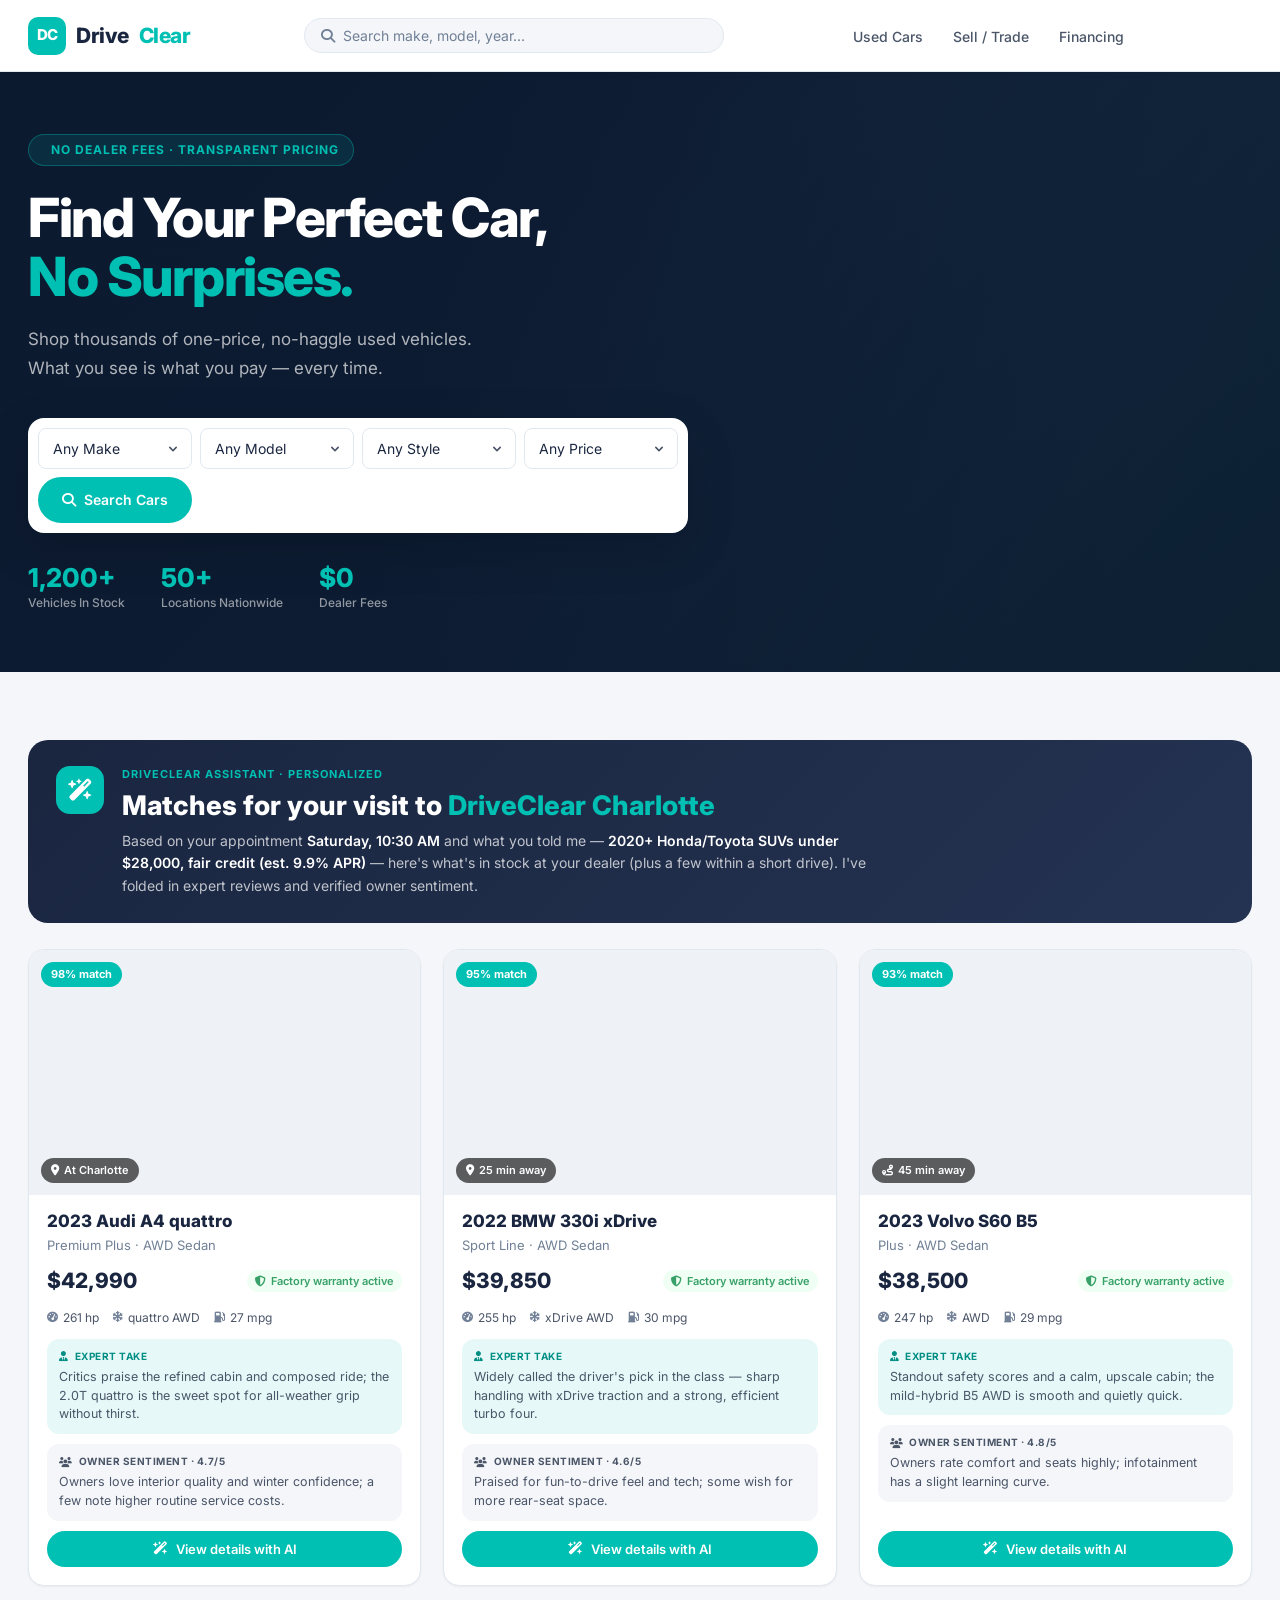
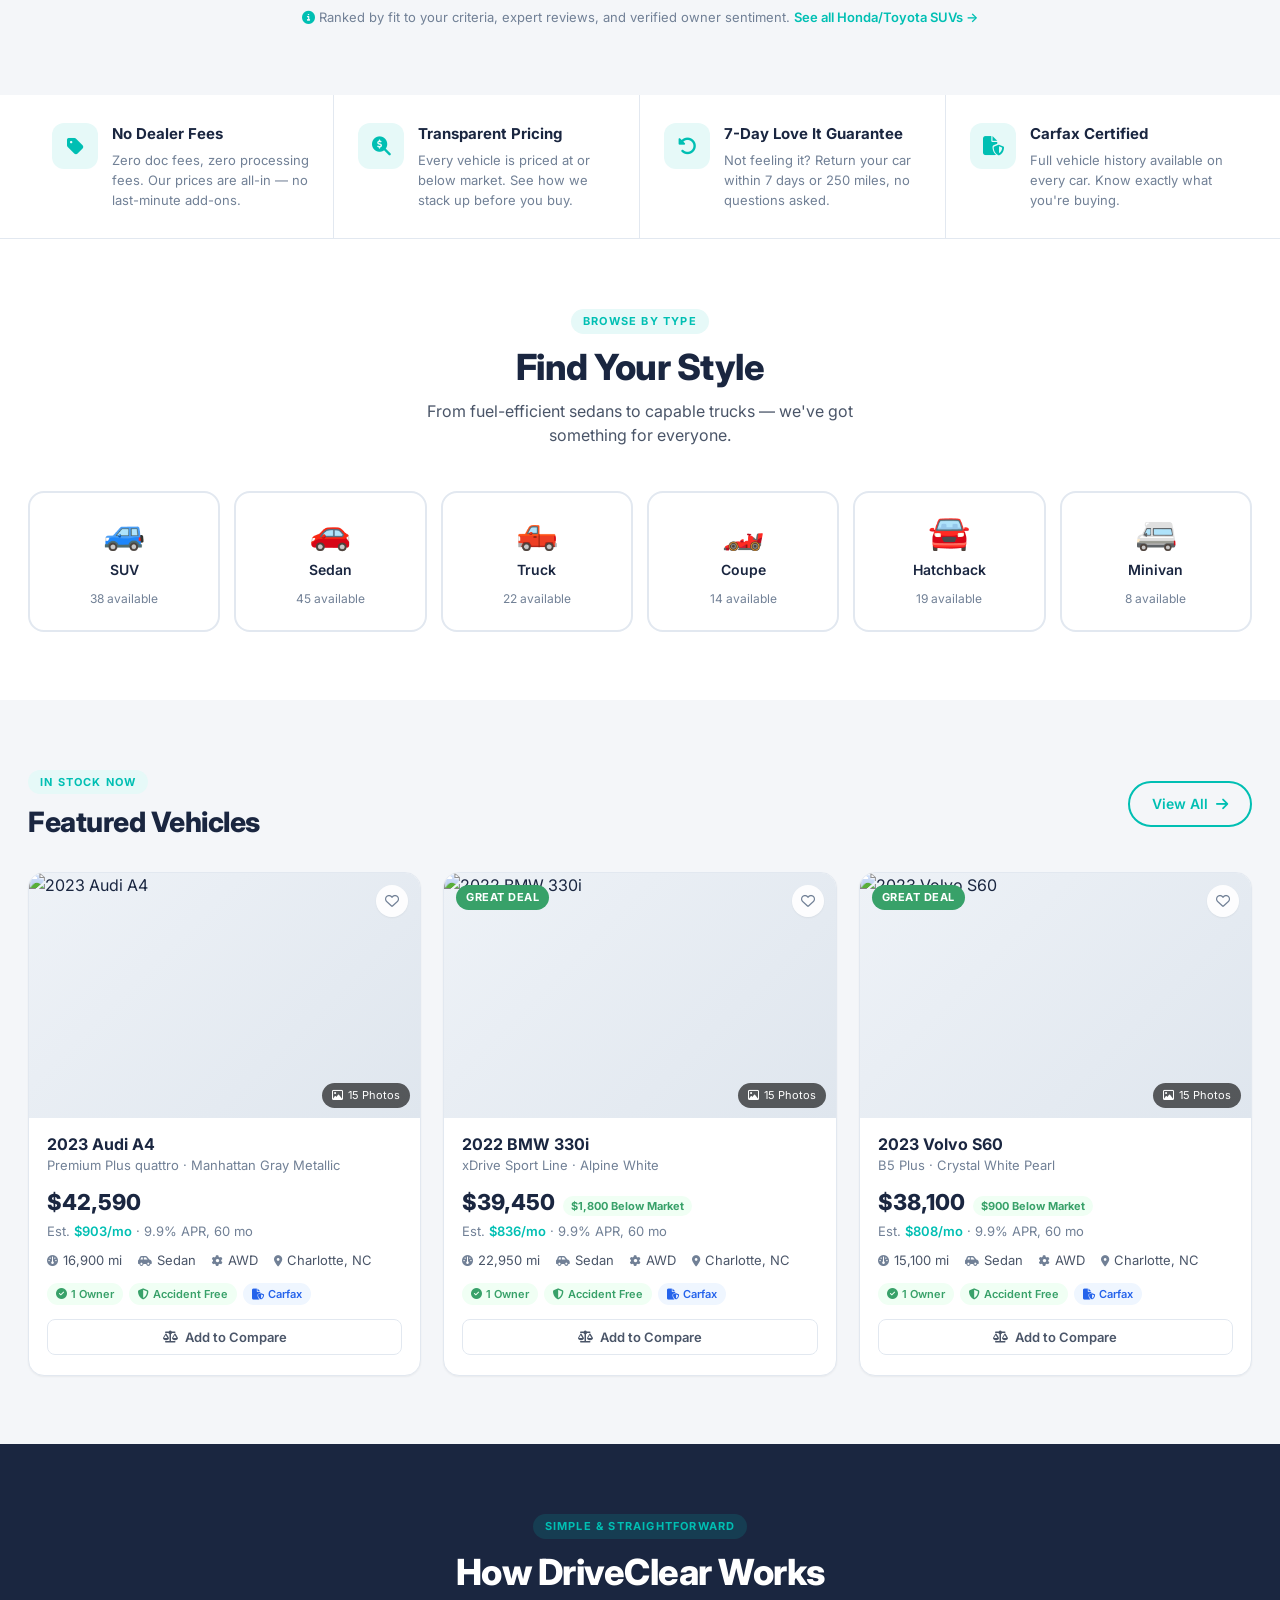
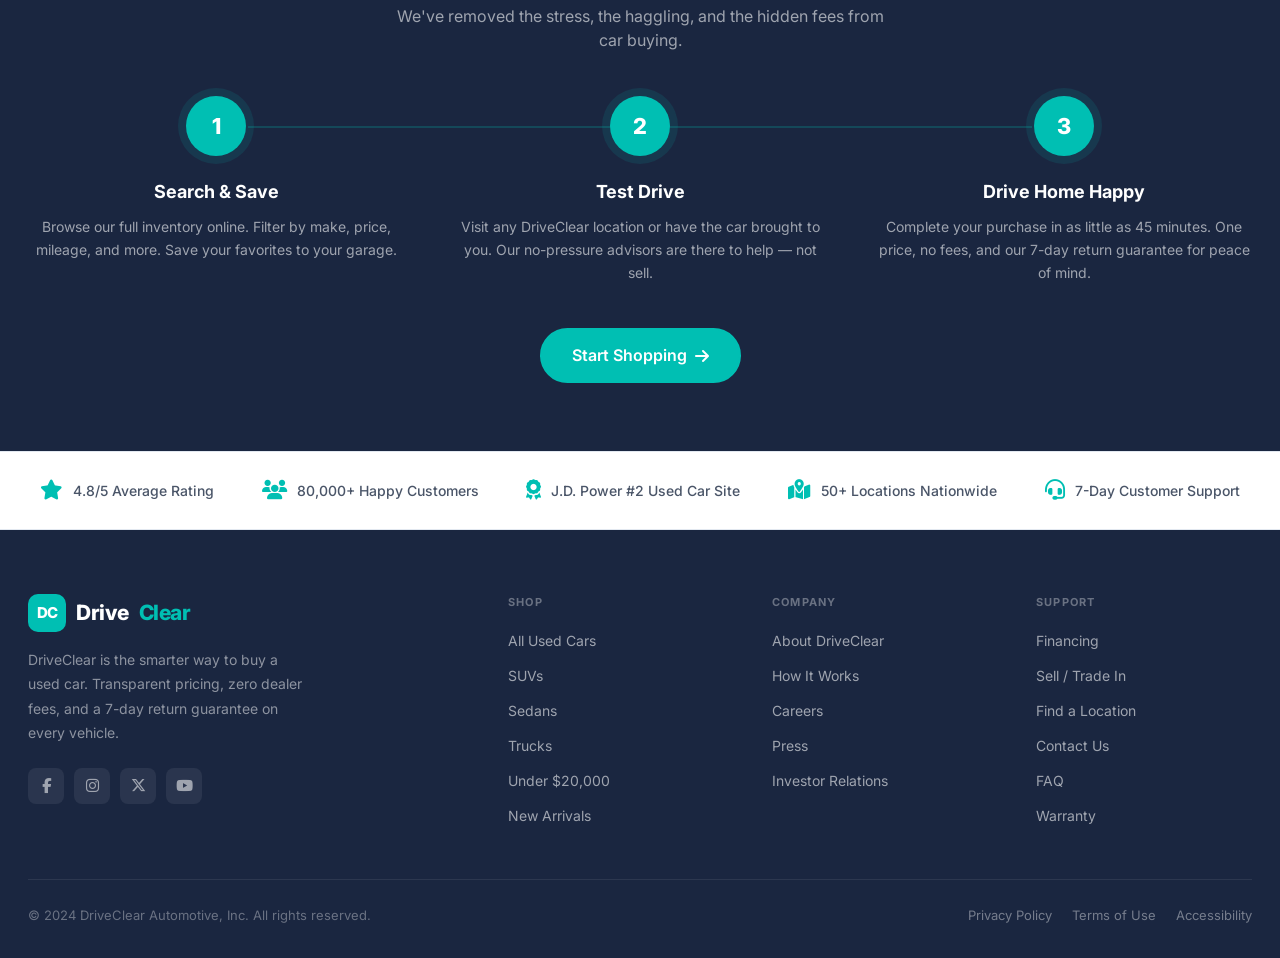
==== commit fdb2fde2: "Make participant profile the SSOT for live study sessions. Profile now drives market lot locations, " ====
--- a/index.html
+++ b/index.html
@@ -125,106 +125,14 @@
       <div class="ai-rec-banner-icon"><i class="fa-solid fa-wand-magic-sparkles"></i></div>
       <div class="ai-rec-banner-text">
         <div class="ai-rec-eyebrow">DriveClear Assistant · Personalized</div>
-        <h2 class="ai-rec-title">Matches for your visit to <span class="accent">DriveClear Boulder</span></h2>
-        <p class="ai-rec-sub">Based on your appointment <strong>Saturday 10:30 AM</strong> and what you told me — <strong>European AWD sedans, $30k–$50k, factory warranty a plus</strong> — here's what's in stock at your dealer (plus a few within 3 hours). I've folded in expert reviews and verified owner sentiment.</p>
-      </div>
-    </div>
-
-    <div class="ai-rec-grid">
-      <!-- Card 1 -->
-      <article class="ai-rec-card" data-vdp-id="361">
-        <div class="ai-rec-img" style="background-image:url('https://plus.unsplash.com/premium_vector-1733984597729-fad43b660da0?fm=jpg&q=60&w=900&auto=format&fit=crop')">
-          <span class="ai-rec-match">98% match</span>
-          <span class="ai-rec-loc"><i class="fa-solid fa-location-dot"></i> At your dealer</span>
-        </div>
-        <div class="ai-rec-body">
-          <div class="ai-rec-name">2023 Audi A4 quattro</div>
-          <div class="ai-rec-trim">Premium Plus · AWD Sedan</div>
-          <div class="ai-rec-price-row">
-            <span class="ai-rec-price">$42,990</span>
-            <span class="ai-rec-warranty"><i class="fa-solid fa-shield-halved"></i> Factory warranty active</span>
-          </div>
-          <div class="ai-rec-specs">
-            <span><i class="fa-solid fa-gauge-high"></i> 261 hp</span>
-            <span><i class="fa-solid fa-snowflake"></i> quattro AWD</span>
-            <span><i class="fa-solid fa-gas-pump"></i> 27 mpg</span>
-          </div>
-          <div class="ai-rec-insight ai-rec-expert">
-            <div class="ai-rec-insight-label"><i class="fa-solid fa-user-tie"></i> Expert take</div>
-            <p>Critics praise the refined cabin and composed ride; the 2.0T quattro is the sweet spot for all-weather grip without thirst.</p>
-          </div>
-          <div class="ai-rec-insight ai-rec-owners">
-            <div class="ai-rec-insight-label"><i class="fa-solid fa-users"></i> Owner sentiment · 4.7/5</div>
-            <p>Owners love interior quality and winter confidence; a few note higher routine service costs.</p>
-          </div>
-          <button type="button" class="btn btn-primary btn-block btn-sm ai-detail-open" data-car="audi"><i class="fa-solid fa-wand-magic-sparkles"></i> View details with AI</button>
-        </div>
-      </article>
-
-      <!-- Card 2 -->
-      <article class="ai-rec-card" data-vdp-id="371">
-        <div class="ai-rec-img" style="background-image:url('https://plus.unsplash.com/premium_vector-1733984597729-fad43b660da0?fm=jpg&q=60&w=900&auto=format&fit=crop')">
-          <span class="ai-rec-match">95% match</span>
-          <span class="ai-rec-loc"><i class="fa-solid fa-location-dot"></i> At your dealer</span>
-        </div>
-        <div class="ai-rec-body">
-          <div class="ai-rec-name">2022 BMW 330i xDrive</div>
-          <div class="ai-rec-trim">Sport Line · AWD Sedan</div>
-          <div class="ai-rec-price-row">
-            <span class="ai-rec-price">$39,850</span>
-            <span class="ai-rec-warranty"><i class="fa-solid fa-shield-halved"></i> Factory warranty active</span>
-          </div>
-          <div class="ai-rec-specs">
-            <span><i class="fa-solid fa-gauge-high"></i> 255 hp</span>
-            <span><i class="fa-solid fa-snowflake"></i> xDrive AWD</span>
-            <span><i class="fa-solid fa-gas-pump"></i> 30 mpg</span>
-          </div>
-          <div class="ai-rec-insight ai-rec-expert">
-            <div class="ai-rec-insight-label"><i class="fa-solid fa-user-tie"></i> Expert take</div>
-            <p>Widely called the driver's pick in the class — sharp handling with xDrive traction and a strong, efficient turbo four.</p>
-          </div>
-          <div class="ai-rec-insight ai-rec-owners">
-            <div class="ai-rec-insight-label"><i class="fa-solid fa-users"></i> Owner sentiment · 4.6/5</div>
-            <p>Praised for fun-to-drive feel and tech; some wish for more rear-seat space.</p>
-          </div>
-          <button type="button" class="btn btn-primary btn-block btn-sm ai-detail-open" data-car="bmw"><i class="fa-solid fa-wand-magic-sparkles"></i> View details with AI</button>
-        </div>
-      </article>
-
-      <!-- Card 3 -->
-      <article class="ai-rec-card" data-vdp-id="381">
-        <div class="ai-rec-img" style="background-image:url('https://plus.unsplash.com/premium_vector-1733984597729-fad43b660da0?fm=jpg&q=60&w=900&auto=format&fit=crop')">
-          <span class="ai-rec-match">93% match</span>
-          <span class="ai-rec-loc"><i class="fa-solid fa-route"></i> 1h 40m away</span>
-        </div>
-        <div class="ai-rec-body">
-          <div class="ai-rec-name">2023 Volvo S60 B5</div>
-          <div class="ai-rec-trim">Plus · AWD Sedan</div>
-          <div class="ai-rec-price-row">
-            <span class="ai-rec-price">$38,500</span>
-            <span class="ai-rec-warranty"><i class="fa-solid fa-shield-halved"></i> Factory warranty active</span>
-          </div>
-          <div class="ai-rec-specs">
-            <span><i class="fa-solid fa-gauge-high"></i> 247 hp</span>
-            <span><i class="fa-solid fa-snowflake"></i> AWD</span>
-            <span><i class="fa-solid fa-gas-pump"></i> 29 mpg</span>
-          </div>
-          <div class="ai-rec-insight ai-rec-expert">
-            <div class="ai-rec-insight-label"><i class="fa-solid fa-user-tie"></i> Expert take</div>
-            <p>Standout safety scores and a calm, upscale cabin; the mild-hybrid B5 AWD is smooth and quietly quick.</p>
-          </div>
-          <div class="ai-rec-insight ai-rec-owners">
-            <div class="ai-rec-insight-label"><i class="fa-solid fa-users"></i> Owner sentiment · 4.8/5</div>
-            <p>Owners rate comfort and seats highly; infotainment has a slight learning curve.</p>
-          </div>
-          <button type="button" class="btn btn-primary btn-block btn-sm ai-detail-open" data-car="volvo"><i class="fa-solid fa-wand-magic-sparkles"></i> View details with AI</button>
-        </div>
-      </article>
-    </div>
-
-    <div class="ai-rec-foot">
-      <i class="fa-solid fa-circle-info"></i> Ranked by fit to your criteria, expert reviews, and verified owner sentiment. <a href="srp.html">See all AWD sedans →</a>
-    </div>
+        <h2 class="ai-rec-title" id="ai-rec-title">Matches for your visit</h2>
+        <p class="ai-rec-sub" id="ai-rec-sub"></p>
+      </div>
+    </div>
+
+    <div class="ai-rec-grid" id="ai-rec-grid"></div>
+
+    <div class="ai-rec-foot" id="ai-rec-foot"></div>
   </div>
 </section>
 
@@ -456,170 +364,6 @@
     <div class="aidx-foot"><i class="fa-solid fa-shield-halved"></i> AI-assisted summary · fake demo data</div>
   </div>
 </div>
-
-<script>
-(function () {
-  const CARS = {
-    audi: {
-      name: '2023 Audi A4 quattro', trim: 'Premium Plus · AWD Sedan',
-      dealer: 'DriveClear Boulder', distance: 'At your appointment dealer',
-      price: '$42,990', value: 'At market', valueClass: 'at',
-      intro: "Here's the full picture on the <strong>2023 Audi A4 quattro</strong> at your appointment dealer. It's a strong fit for European AWD sedans in your range, with factory warranty still active.",
-      specs: [
-        ['Engine', '2.0L Turbo I4'], ['Horsepower', '261 hp'], ['0–60 mph', '5.2 s'],
-        ['Drivetrain', 'quattro AWD'], ['Year', '2023'], ['Mileage', '18,400 mi'],
-        ['MPG (comb.)', '27'], ['Warranty', 'Factory until 2027 / 50k mi']
-      ],
-      fit: "Matches all four must-haves: European make, AWD, sedan, and $30k–$50k. Quickest 0–60 of your shortlist and the only one physically at your appointment dealer.",
-      expert: "Critics praise the refined cabin and composed ride; the 2.0T quattro is the sweet spot for all-weather grip without thirst.",
-      owners: { rating: '4.7/5', text: "Owners love interior quality and winter confidence; a few note higher routine service costs." },
-      watch: "Routine maintenance runs higher than mainstream brands — budget for premium service intervals.",
-      chips: ['Is the price fair?', 'How reliable is it?', 'What will service cost?']
-    },
-    bmw: {
-      name: '2022 BMW 330i xDrive', trim: 'Sport Line · AWD Sedan',
-      dealer: 'Front Range BMW · Denver', distance: '35 min away',
-      price: '$39,850', value: '$1,800 below market', valueClass: 'great',
-      intro: "Here's the breakdown on the <strong>2022 BMW 330i xDrive</strong>. It's my best-value pick on your shortlist — priced about $1,800 under comparable listings, with factory warranty active.",
-      specs: [
-        ['Engine', '2.0L Turbo I4'], ['Horsepower', '255 hp'], ['0–60 mph', '5.3 s'],
-        ['Drivetrain', 'xDrive AWD'], ['Year', '2022'], ['Mileage', '24,100 mi'],
-        ['MPG (comb.)', '30'], ['Warranty', 'Factory until 2026 / 50k mi']
-      ],
-      fit: "Hits every criterion and leads on value. Best efficiency of the gas models and the sharpest driving feel — strong if performance is your priority.",
-      expert: "Widely called the driver's pick in the class — sharp handling with xDrive traction and a strong, efficient turbo four.",
-      owners: { rating: '4.6/5', text: "Praised for fun-to-drive feel and tech; some wish for more rear-seat space." },
-      watch: "Tighter rear seat and a firmer ride than the Audi or Volvo — worth a test sit if you carry passengers.",
-      chips: ['Why is it below market?', 'Compare to the Audi', 'Is mileage a concern?']
-    },
-    volvo: {
-      name: '2023 Volvo S60 B5', trim: 'Plus · AWD Sedan',
-      dealer: 'Mountain Volvo · Ft. Collins', distance: '1h 40m away',
-      price: '$38,500', value: '$900 below market', valueClass: 'good',
-      intro: "Here's the detail on the <strong>2023 Volvo S60 B5 AWD</strong>. It's the lowest price and most efficient on your shortlist, with the highest owner rating — but it's the farthest drive.",
-      specs: [
-        ['Engine', '2.0L Turbo + Mild Hybrid'], ['Horsepower', '247 hp'], ['0–60 mph', '5.9 s'],
-        ['Drivetrain', 'AWD'], ['Year', '2023'], ['Mileage', '15,900 mi'],
-        ['MPG (comb.)', '31'], ['Warranty', 'Factory until 2027 / 50k mi']
-      ],
-      fit: "Meets all four criteria at the lowest price, with the best fuel economy and top safety scores. Trade-off is a 3-hour round trip to see it.",
-      expert: "Standout safety scores and a calm, upscale cabin; the mild-hybrid B5 AWD is smooth and quietly quick.",
-      owners: { rating: '4.8/5', text: "Owners rate comfort and seats highly; infotainment has a slight learning curve." },
-      watch: "Least sporty of the three and the longest drive to inspect — factor the distance into your Saturday plan.",
-      chips: ['Is the drive worth it?', 'How safe is it?', 'Can a closer dealer get one?']
-    }
-  };
-
-  const modal = document.getElementById('ai-detail');
-  const body = document.getElementById('aidx-body');
-  const chipsEl = document.getElementById('aidx-chips');
-  const nameEl = document.getElementById('aidx-name');
-  let active = null;
-
-  function render(key) {
-    const c = CARS[key];
-    if (!c) return;
-    active = c;
-    nameEl.textContent = c.name;
-    const specRows = c.specs.map(s => `<div class="aidx-spec"><span class="aidx-spec-l">${s[0]}</span><span class="aidx-spec-v">${s[1]}</span></div>`).join('');
-    body.innerHTML = `
-      <div class="aidx-msg">
-        <div class="aidx-msg-avatar"><i class="fa-solid fa-wand-magic-sparkles"></i></div>
-        <div class="aidx-msg-bubble">
-          <div class="aidx-trim">${c.trim} · ${c.dealer} · ${c.distance}</div>
-          <div class="aidx-priceline"><span class="aidx-price">${c.price}</span><span class="aidx-val aidx-val-${c.valueClass}">${c.value}</span></div>
-          <p>${c.intro}</p>
-        </div>
-      </div>
-      <div class="aidx-section-title"><i class="fa-solid fa-list-check"></i> Specs that matter</div>
-      <div class="aidx-specs">${specRows}</div>
-      <div class="aidx-block aidx-fit">
-        <div class="aidx-block-label"><i class="fa-solid fa-bullseye"></i> Why this fits you</div>
-        <p>${c.fit}</p>
-      </div>
-      <div class="aidx-block aidx-expert">
-        <div class="aidx-block-label"><i class="fa-solid fa-user-tie"></i> Expert take</div>
-        <p>${c.expert}</p>
-      </div>
-      <div class="aidx-block aidx-owners">
-        <div class="aidx-block-label"><i class="fa-solid fa-users"></i> Owner sentiment · ${c.owners.rating}</div>
-        <p>${c.owners.text}</p>
-      </div>
-      <div class="aidx-block aidx-watch">
-        <div class="aidx-block-label"><i class="fa-solid fa-triangle-exclamation"></i> Watch-outs</div>
-        <p>${c.watch}</p>
-      </div>`;
-    chipsEl.innerHTML = c.chips.map(q => `<button type="button" class="aidx-chip">${q}</button>`).join('');
-    chipsEl.querySelectorAll('.aidx-chip').forEach(b => b.addEventListener('click', () => answer(b.textContent)));
-    body.scrollTop = 0;
-  }
-
-  function answer(q) {
-    const wrap = document.createElement('div');
-    wrap.className = 'aidx-msg aidx-msg-user';
-    wrap.innerHTML = `<div class="aidx-msg-bubble">${q}</div>`;
-    body.appendChild(wrap);
-    const a = document.createElement('div');
-    a.className = 'aidx-msg';
-    a.innerHTML = `<div class="aidx-msg-avatar"><i class="fa-solid fa-wand-magic-sparkles"></i></div><div class="aidx-msg-bubble"><p>${replyFor(q)}</p></div>`;
-    body.appendChild(a);
-    body.scrollTop = body.scrollHeight;
-  }
-
-  function replyFor(q) {
-    if (!active) return "Let me pull that up for you.";
-    const t = q.toLowerCase();
-    if (t.includes('price') || t.includes('fair') || t.includes('below market')) {
-      return `At <strong>${active.price}</strong> this one is <strong>${active.value.toLowerCase()}</strong> versus comparable listings I checked across nearby dealers — a reasonable spot for the year, mileage, and equipment.`;
-    }
-    if (t.includes('reliab') || t.includes('safe')) {
-      return `Owners rate it <strong>${active.owners.rating}</strong>. ${active.owners.text}`;
-    }
-    if (t.includes('service') || t.includes('cost') || t.includes('maintenance')) {
-      return `${active.watch} I'd set aside a maintenance budget and ask the dealer for the service schedule before you commit.`;
-    }
-    if (t.includes('mileage')) {
-      const m = active.specs.find(s => s[0] === 'Mileage');
-      return `It shows <strong>${m ? m[1] : 'low miles'}</strong> — well within a healthy range for the year, and the factory warranty is still active for added peace of mind.`;
-    }
-    if (t.includes('compare') || t.includes('audi') || t.includes('bmw') || t.includes('volvo')) {
-      return `Versus your other shortlisted cars: this one leads on ${active.valueClass === 'great' ? 'overall value and driving feel' : active.valueClass === 'good' ? 'price and efficiency' : 'performance and proximity'}. Want me to open the side-by-side compare?`;
-    }
-    if (t.includes('drive') || t.includes('worth') || t.includes('closer')) {
-      return `It's <strong>${active.distance}</strong>. ${active.watch} If you'd rather stay local, I can check whether a closer dealer can locate the same trim.`;
-    }
-    return `Good question on the ${active.name}. ${active.fit}`;
-  }
-
-  function open(key) { render(key); modal.hidden = false; document.body.style.overflow = 'hidden'; }
-  function close() { modal.hidden = true; document.body.style.overflow = ''; }
-
-  document.querySelectorAll('.ai-detail-open').forEach(btn => {
-    btn.addEventListener('click', e => {
-      e.stopPropagation();
-      open(btn.dataset.car);
-    });
-  });
-
-  document.querySelectorAll('.ai-rec-card[data-vdp-id]').forEach(card => {
-    card.addEventListener('click', e => {
-      if (e.target.closest('.ai-detail-open')) return;
-      window.location.href = `vdp.html?id=${card.dataset.vdpId}`;
-    });
-  });
-  document.getElementById('ai-detail-close').addEventListener('click', close);
-  document.getElementById('ai-detail-backdrop').addEventListener('click', close);
-  document.addEventListener('keydown', e => { if (e.key === 'Escape' && !modal.hidden) close(); });
-  document.getElementById('aidx-form').addEventListener('submit', e => {
-    e.preventDefault();
-    const input = document.getElementById('aidx-input');
-    const v = input.value.trim();
-    if (!v) return;
-    answer(v);
-    input.value = '';
-  });
-})();
-</script>
 
 <script src="js/inventory.js"></script>
 <script src="js/profile.js"></script>
--- a/css/styles.css
+++ b/css/styles.css
@@ -288,6 +288,8 @@
   overflow: hidden; box-shadow: var(--sh-xs); transition: all 0.22s;
   display: flex; flex-direction: column; cursor: pointer;
 }
+.ai-rec-card-static { cursor: default; }
+.ai-rec-card-static:hover { transform: none; box-shadow: var(--sh-xs); border-color: var(--border); }
 .ai-rec-card:hover { transform: translateY(-4px); box-shadow: var(--sh-lg); border-color: var(--border-mid); }
 .ai-rec-img {
   position: relative; aspect-ratio: 16/10;
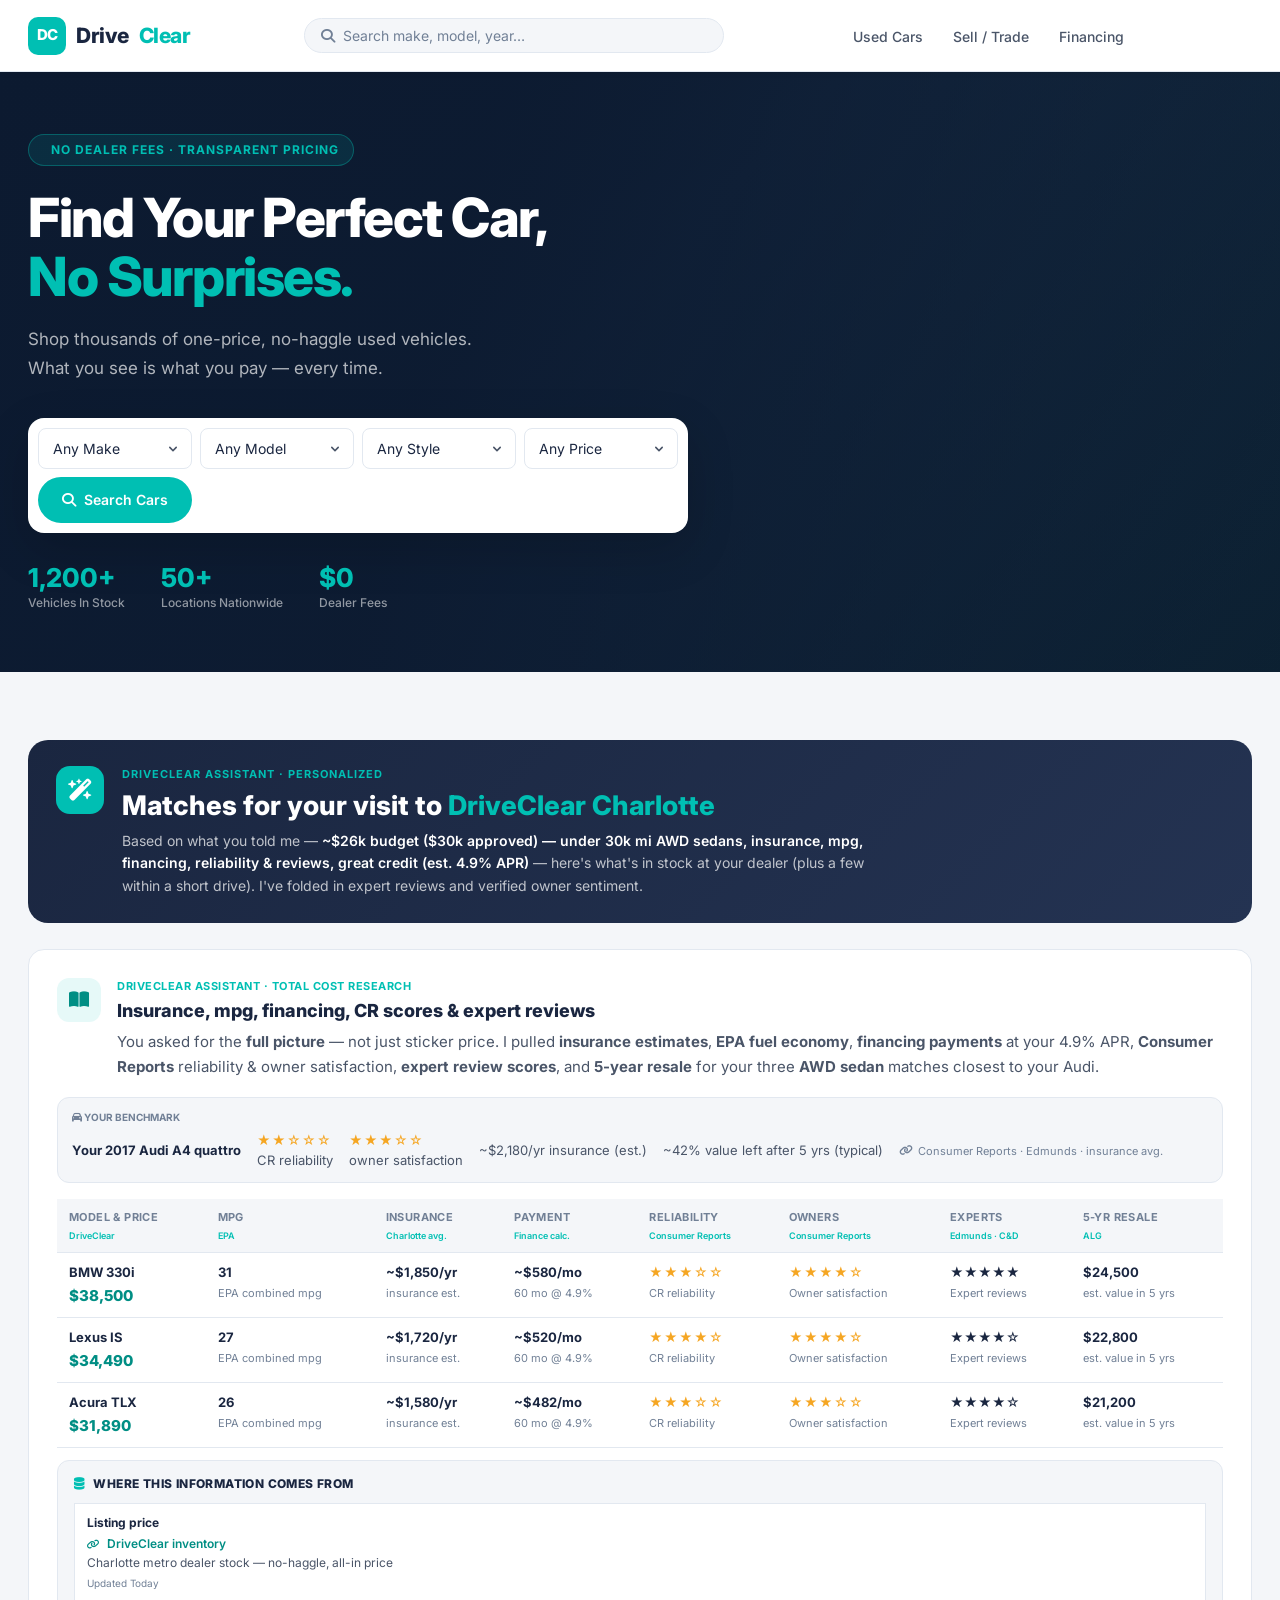
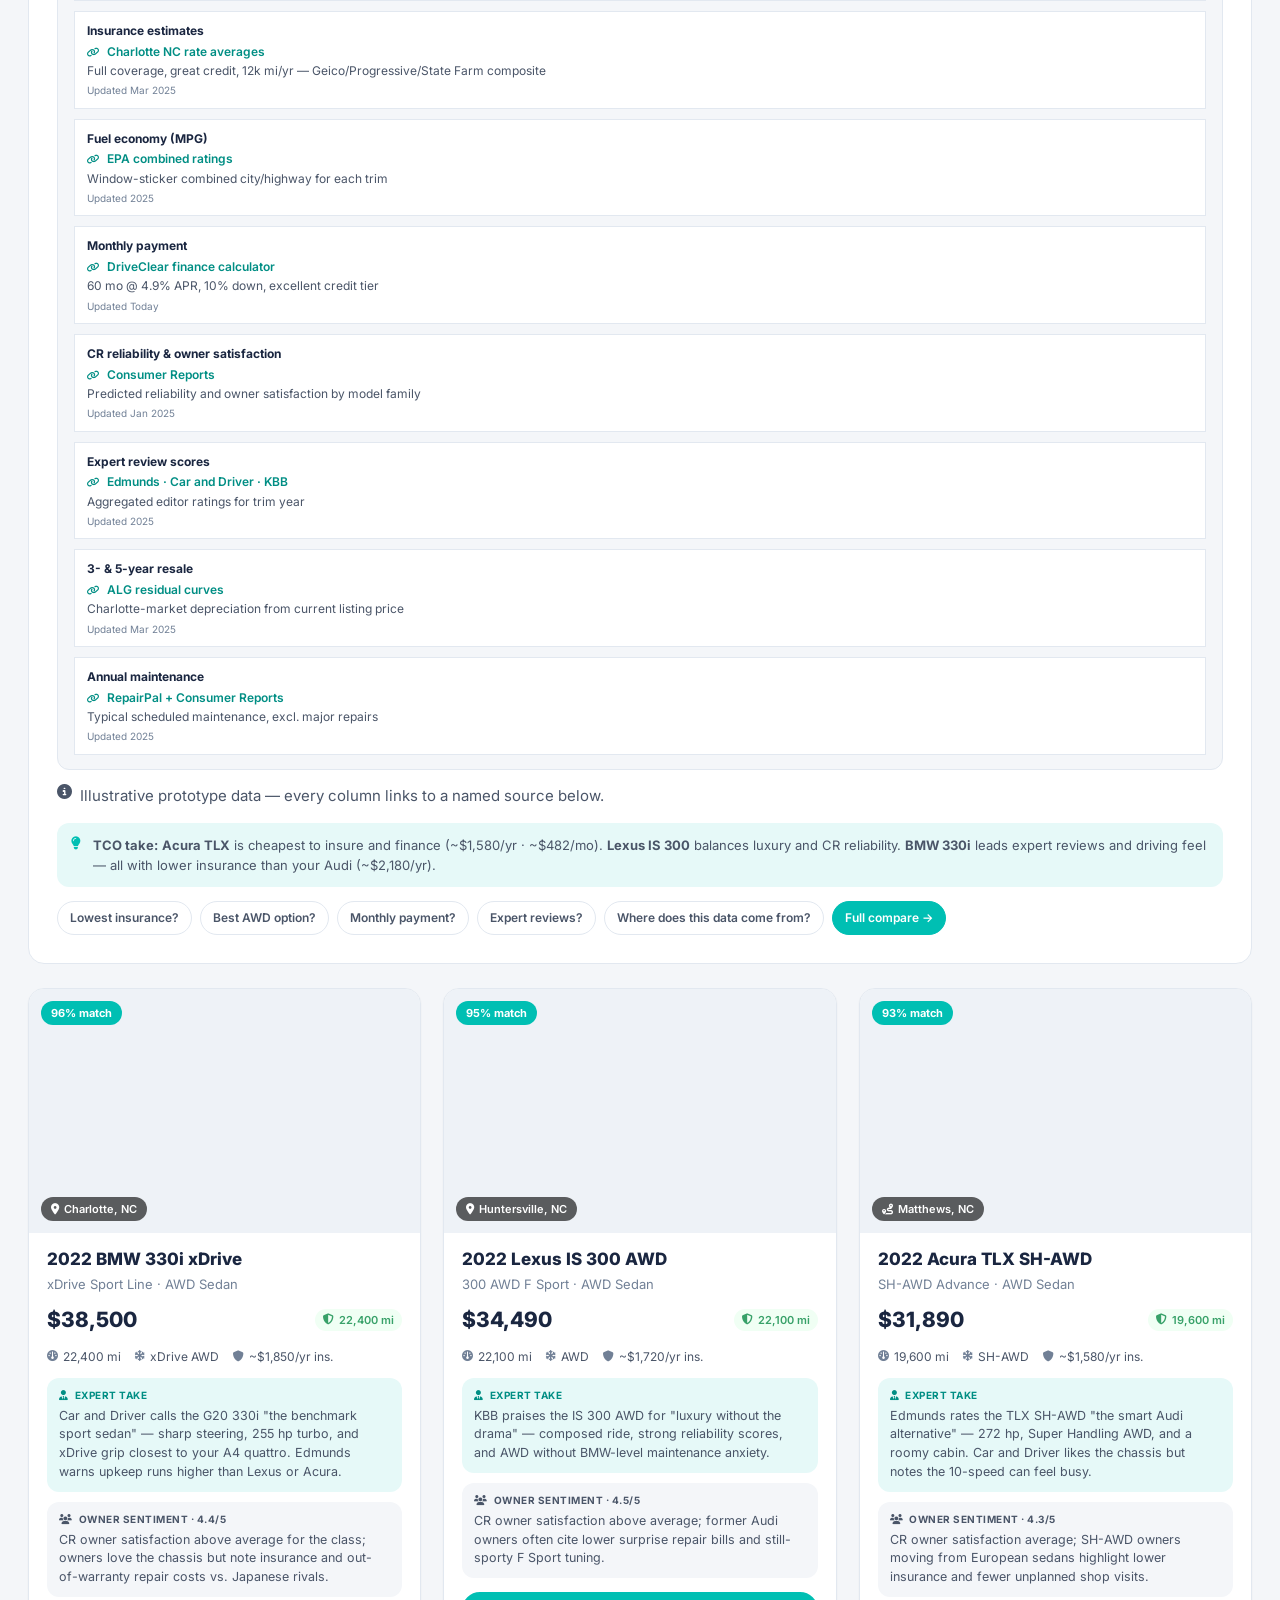
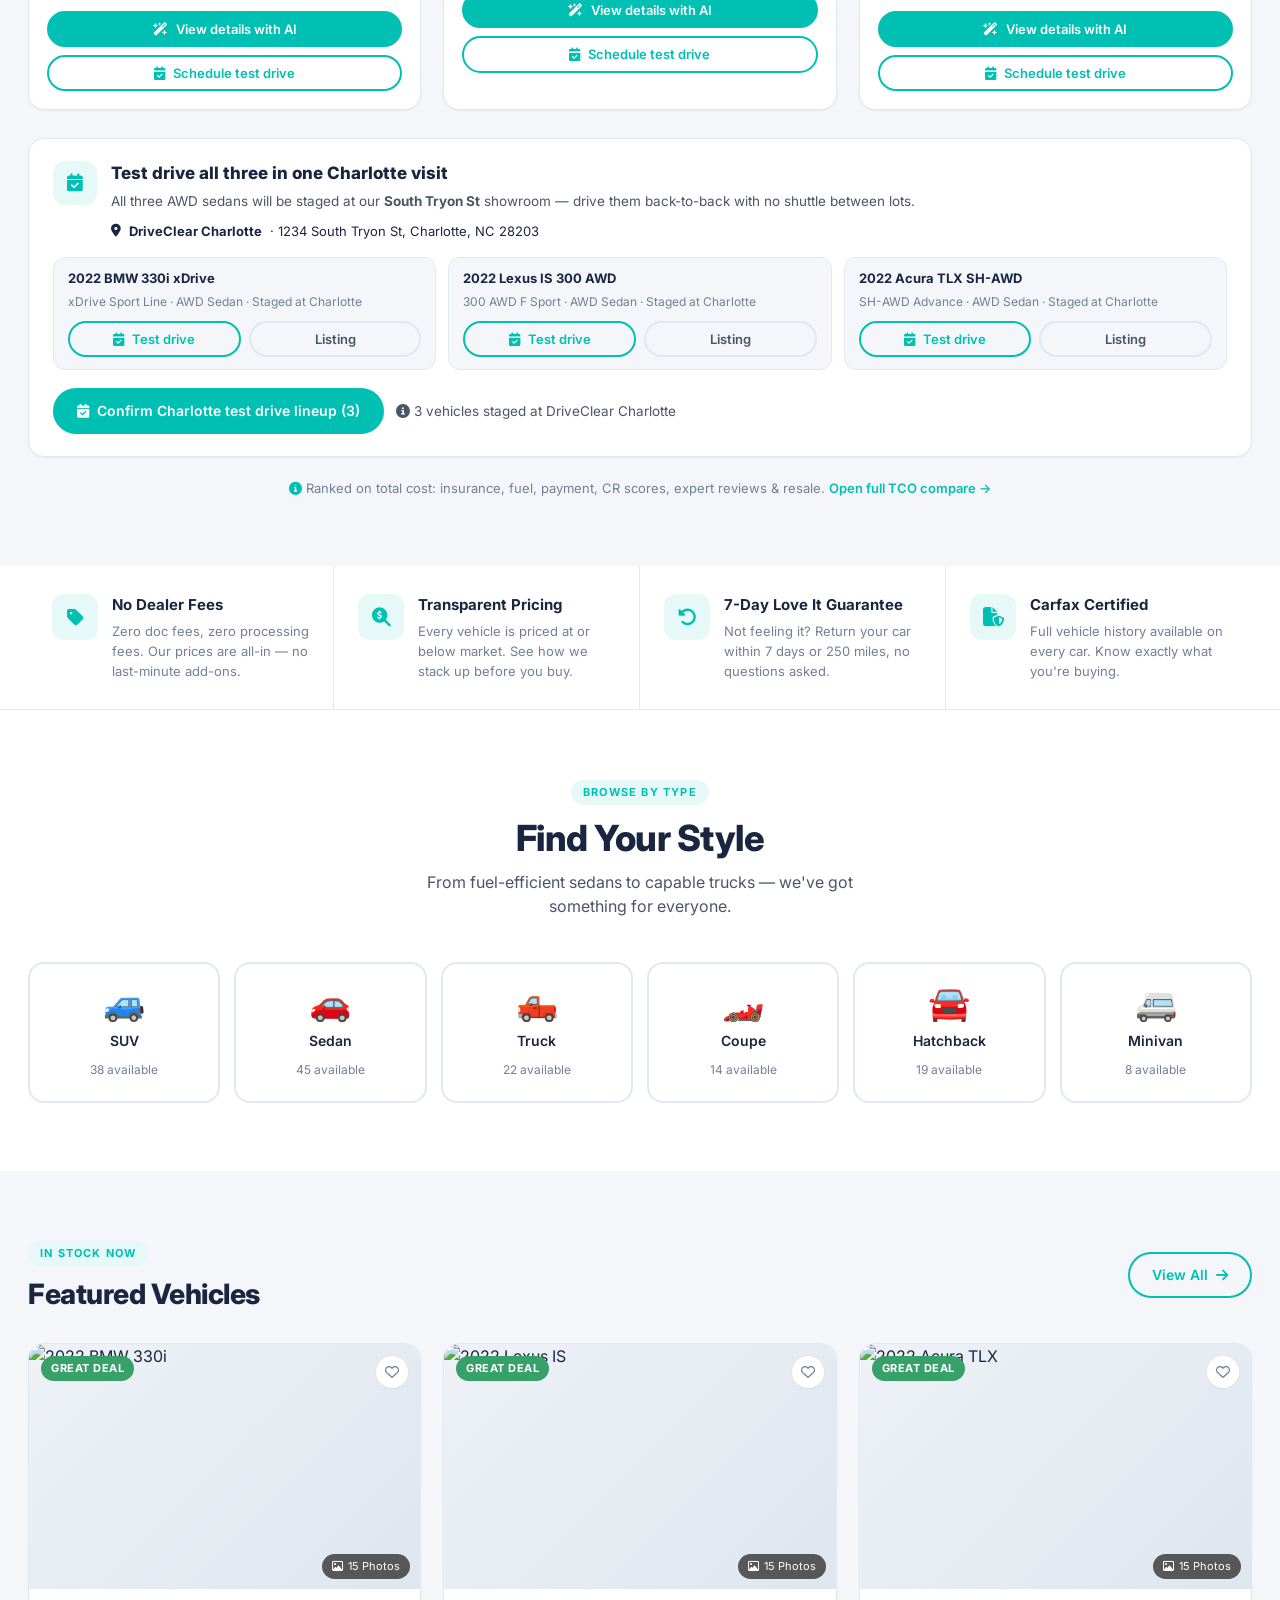
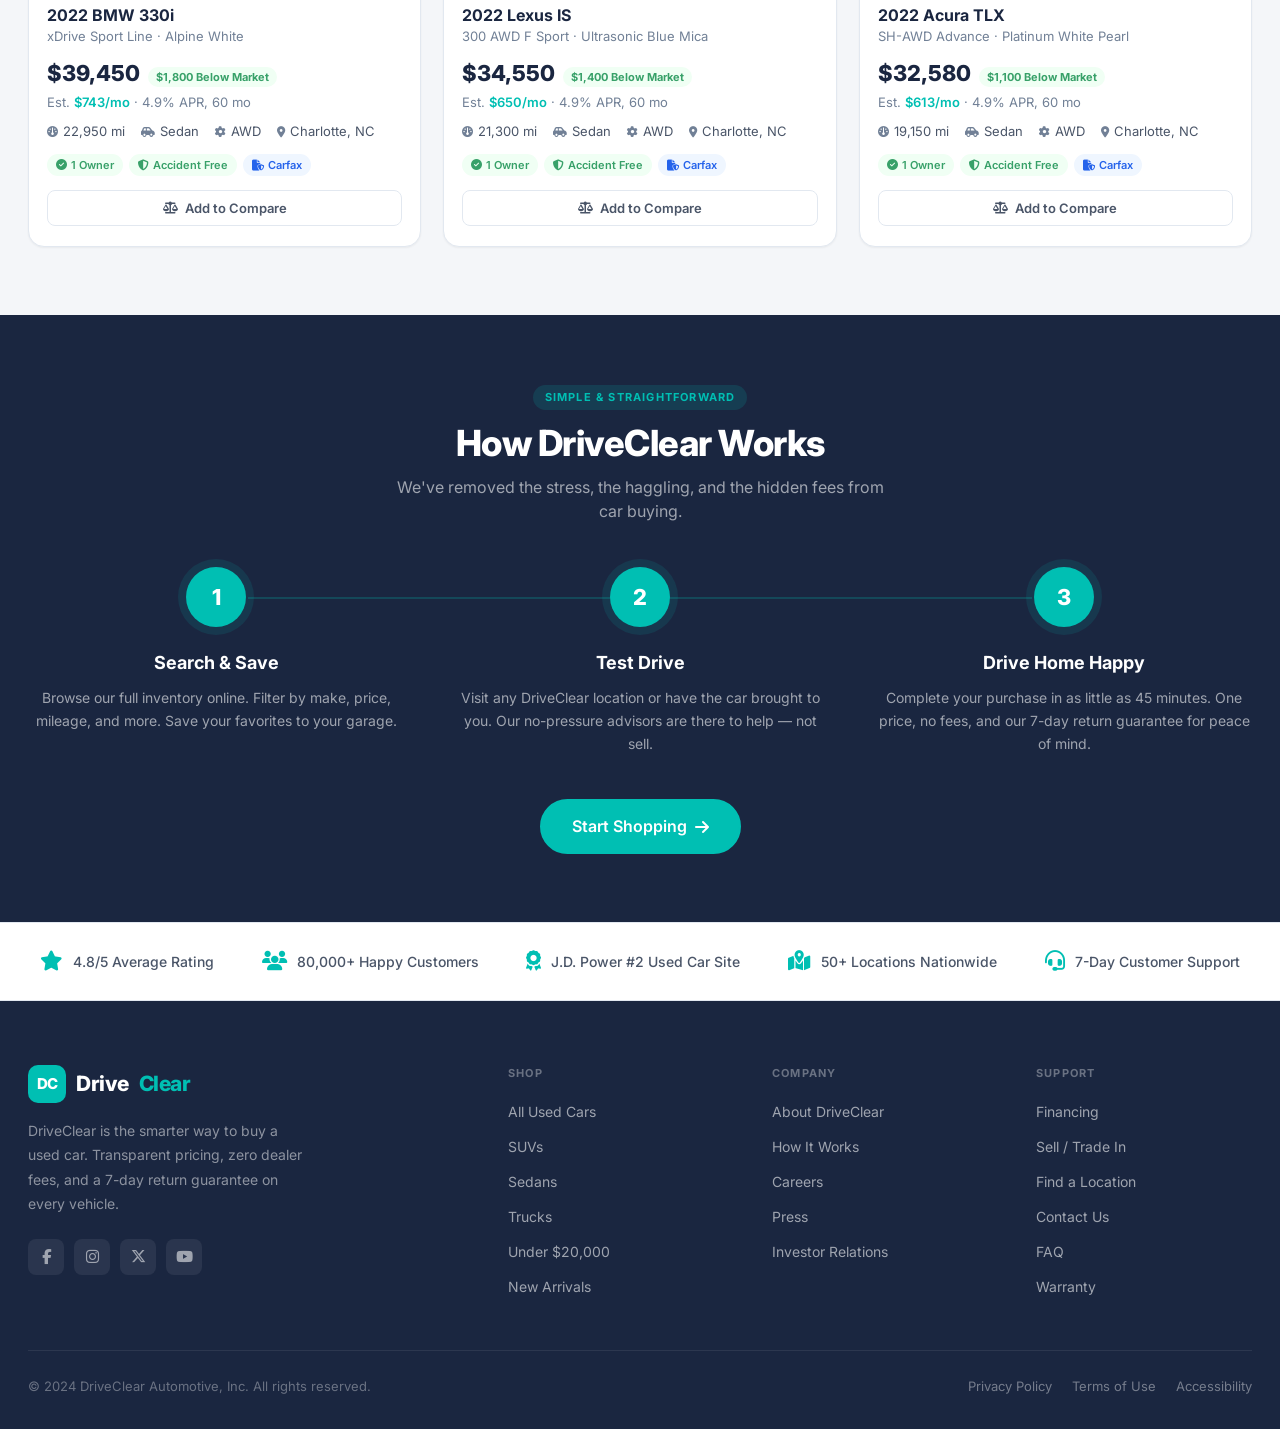
==== commit 5ae221e9: "Live study prototype for Kobe participant session. Charlotte AWD sedan shortlist with multi test dri" ====
--- a/index.html
+++ b/index.html
@@ -130,7 +130,11 @@
       </div>
     </div>
 
+    <div class="ai-rec-research" id="ai-rec-research"></div>
+
     <div class="ai-rec-grid" id="ai-rec-grid"></div>
+
+    <div class="ai-rec-test-drives" id="ai-rec-test-drives" aria-label="Test drive lineup"></div>
 
     <div class="ai-rec-foot" id="ai-rec-foot"></div>
   </div>
--- a/css/styles.css
+++ b/css/styles.css
@@ -283,6 +283,45 @@
 .ai-rec-sub strong { color: #fff; font-weight: 600; }
 
 .ai-rec-grid { display: grid; grid-template-columns: repeat(3, 1fr); gap: 22px; }
+.ai-rec-test-drives { margin-top: 28px; }
+.ai-td-card {
+  background: #fff; border: 1px solid var(--border); border-radius: var(--r-xl);
+  padding: 22px 24px; box-shadow: var(--sh-xs);
+}
+.ai-td-head { display: flex; align-items: flex-start; gap: 14px; margin-bottom: 16px; }
+.ai-td-icon {
+  width: 44px; height: 44px; border-radius: var(--r-lg); background: var(--teal-light);
+  color: var(--teal); display: flex; align-items: center; justify-content: center; font-size: 18px; flex-shrink: 0;
+}
+.ai-td-title { font-size: 17px; font-weight: 800; color: var(--text-dark); margin-bottom: 4px; }
+.ai-td-note { font-size: 13.5px; color: var(--text-mid); line-height: 1.55; margin: 0; }
+.ai-td-hub {
+  margin-top: 10px; font-size: 13px; color: var(--text-dark); line-height: 1.45;
+  display: flex; align-items: flex-start; gap: 8px;
+}
+.ai-td-hub i { color: var(--accent); margin-top: 2px; }
+.ai-td-transfer-note {
+  margin-top: 12px; padding: 10px 12px; border-radius: 10px;
+  background: rgba(37, 99, 235, 0.06); border: 1px solid rgba(37, 99, 235, 0.14);
+  display: flex; align-items: flex-start; gap: 10px;
+}
+.ai-td-transfer-note i { color: var(--accent); margin-top: 2px; flex-shrink: 0; }
+.ai-td-transfer-note p { margin: 0; font-size: 13px; color: var(--text-mid); line-height: 1.5; }
+.ai-td-item-meta .ai-td-transfer { color: var(--accent); font-weight: 600; }
+.ai-td-list { display: grid; grid-template-columns: repeat(3, 1fr); gap: 12px; margin-bottom: 18px; }
+.ai-td-item {
+  display: flex; flex-direction: column; gap: 6px; padding: 12px 14px;
+  background: var(--bg); border-radius: var(--r-lg); border: 1px solid var(--border);
+}
+.ai-td-item-name { font-size: 13px; font-weight: 700; color: var(--text-dark); line-height: 1.35; }
+.ai-td-item-meta { font-size: 12px; color: var(--text-light); }
+.ai-td-item-actions { display: flex; gap: 8px; flex-wrap: wrap; margin-top: 4px; }
+.ai-td-item-actions .btn { flex: 1; min-width: 0; }
+.ai-td-remove { color: var(--text-light) !important; }
+.ai-td-remove:hover { color: #dc2626 !important; background: rgba(220, 38, 38, 0.06); }
+.ai-td-cta { display: flex; gap: 12px; flex-wrap: wrap; align-items: center; }
+.ai-rec-td-btn { margin-top: 10px; }
+.ai-rec-card-actions { display: flex; flex-direction: column; gap: 8px; margin-top: 4px; }
 .ai-rec-card {
   background: #fff; border: 1px solid var(--border); border-radius: var(--r-xl);
   overflow: hidden; box-shadow: var(--sh-xs); transition: all 0.22s;
@@ -330,6 +369,74 @@
 .ai-rec-insight p { font-size: 12.5px; color: var(--text-mid); line-height: 1.5; }
 .ai-rec-body .btn { margin-top: auto; cursor: pointer; }
 
+.ai-rec-research { margin-bottom: 24px; }
+.ai-res-card { padding: 22px 24px; border: 1px solid var(--border); background: #fff; }
+.ai-res-head { display: flex; gap: 16px; align-items: flex-start; margin-bottom: 18px; }
+.ai-res-icon {
+  width: 44px; height: 44px; border-radius: var(--r-lg); background: var(--teal-light);
+  color: var(--teal-xdark); display: flex; align-items: center; justify-content: center; font-size: 18px; flex-shrink: 0;
+}
+.ai-res-eyebrow { font-size: 11px; font-weight: 700; text-transform: uppercase; letter-spacing: 0.5px; color: var(--teal); margin-bottom: 4px; }
+.ai-res-title { font-size: 18px; font-weight: 800; color: var(--text-dark); margin: 0 0 8px; line-height: 1.3; }
+.ai-res-summary { font-size: 14px; color: var(--text-mid); line-height: 1.6; margin: 0; }
+.ai-res-benchmark {
+  background: var(--bg); border: 1px solid var(--border); border-radius: var(--r-lg);
+  padding: 12px 14px; margin-bottom: 16px; font-size: 13px;
+}
+.ai-res-benchmark-label { font-size: 10px; font-weight: 700; text-transform: uppercase; color: var(--text-light); margin-bottom: 6px; }
+.ai-res-benchmark-body { display: flex; flex-wrap: wrap; gap: 10px 16px; color: var(--text-mid); align-items: center; }
+.ai-res-benchmark-body strong { color: var(--text-dark); }
+.ai-res-table-wrap { overflow-x: auto; margin-bottom: 12px; }
+.ai-res-table { width: 100%; border-collapse: collapse; font-size: 13px; }
+.ai-res-table th, .ai-res-table td { padding: 10px 12px; text-align: left; border-bottom: 1px solid var(--border); vertical-align: top; }
+.ai-res-table th { font-size: 11px; font-weight: 700; text-transform: uppercase; letter-spacing: 0.4px; color: var(--text-light); background: var(--bg); }
+.ai-res-model strong { display: block; color: var(--text-dark); }
+.ai-res-price { font-size: 15px; font-weight: 800; color: var(--teal-xdark); margin-top: 2px; }
+.ai-res-stars { color: #f5a623; letter-spacing: 1px; font-size: 13px; display: block; }
+.ai-res-sub { display: block; font-size: 11px; color: var(--text-light); margin-top: 2px; }
+.ai-res-note { font-size: 12px; color: var(--text-light); margin: 0 0 14px; display: flex; gap: 8px; align-items: flex-start; }
+.ai-res-take {
+  display: flex; gap: 12px; align-items: flex-start; background: var(--teal-light);
+  border-radius: var(--r-lg); padding: 12px 14px; font-size: 13px; color: var(--text-mid); line-height: 1.55; margin-bottom: 14px;
+}
+.ai-res-take i { color: var(--teal); margin-top: 2px; }
+.ai-res-chips { display: flex; flex-wrap: wrap; gap: 8px; }
+.ai-res-chip {
+  font-size: 12px; font-weight: 600; padding: 7px 12px; border-radius: var(--r-full);
+  border: 1px solid var(--border); background: #fff; color: var(--text-mid); cursor: pointer;
+}
+.ai-res-chip:hover { border-color: var(--teal); color: var(--teal-xdark); }
+.ai-res-chip-link { text-decoration: none; display: inline-flex; align-items: center; background: var(--teal); color: #fff; border-color: var(--teal); }
+.ai-res-chip-link:hover { color: #fff; opacity: 0.92; }
+.ai-th-src {
+  display: block; font-size: 9px; font-weight: 600; text-transform: none; letter-spacing: 0;
+  color: var(--teal); margin-top: 3px; font-style: normal;
+}
+.ai-res-src-tag { font-size: 11px; color: var(--text-light); display: inline-flex; align-items: center; gap: 5px; }
+.ai-src-panel {
+  border: 1px solid var(--border); border-radius: var(--r-lg); background: var(--bg);
+  padding: 14px 16px; margin-bottom: 14px;
+}
+.ai-src-head {
+  font-size: 12px; font-weight: 800; text-transform: uppercase; letter-spacing: 0.4px;
+  color: var(--text-dark); margin-bottom: 10px; display: flex; align-items: center; gap: 8px;
+}
+.ai-src-head i { color: var(--teal); }
+.ai-src-list { list-style: none; margin: 0; padding: 0; display: flex; flex-direction: column; gap: 10px; }
+.ai-src-item {
+  padding: 10px 12px; background: #fff; border: 1px solid var(--border); border-radius: var(--r-md);
+  font-size: 12px; line-height: 1.45;
+}
+.ai-src-metric { font-weight: 700; color: var(--text-dark); margin-bottom: 3px; }
+.ai-src-provider { font-weight: 600; color: var(--teal-xdark); margin-bottom: 2px; }
+.ai-src-provider i { font-size: 10px; margin-right: 4px; }
+.ai-src-detail { color: var(--text-mid); }
+.ai-src-updated { font-size: 10px; color: var(--text-light); margin-top: 4px; }
+.xdc-sources { margin-top: 20px; }
+.xdc-row-src {
+  display: block; font-size: 10px; font-weight: 600; color: var(--teal); margin-top: 2px; letter-spacing: 0;
+}
+
 .td-details-card { background: var(--bg); border: 1px solid var(--border); }
 .td-detail-row {
   display: flex; justify-content: space-between; align-items: baseline; gap: 16px;
@@ -338,6 +445,239 @@
 .td-detail-row:last-child { border-bottom: none; padding-bottom: 0; }
 .td-detail-row span { color: var(--text-light); flex-shrink: 0; }
 .td-detail-row strong { color: var(--text-dark); text-align: right; font-weight: 700; }
+.td-lineup-title { font-size: 15px; font-weight: 800; color: var(--text-dark); margin-bottom: 8px; display: flex; align-items: center; gap: 8px; }
+.td-lineup-note { font-size: 13.5px; color: var(--text-mid); line-height: 1.55; margin: 0 0 14px; }
+.td-lineup-grid { display: grid; grid-template-columns: repeat(3, 1fr); gap: 10px; }
+.td-lineup-item {
+  display: flex; flex-direction: column; gap: 4px; padding: 12px 14px;
+  background: var(--bg); border-radius: var(--r-lg); border: 1px solid var(--border); font-size: 12px; color: var(--text-light);
+}
+.td-lineup-item strong { font-size: 13px; color: var(--text-dark); }
+.td-lineup-item-primary { border-color: var(--teal); background: var(--teal-light); }
+.td-lineup-link { font-size: 12px; font-weight: 700; color: var(--teal); margin-top: 4px; }
+.td-lineup-link:hover { text-decoration: underline; }
+@media (max-width: 700px) { .td-lineup-grid { grid-template-columns: 1fr; } }
+
+.td-lineup-ai { border-color: rgba(13, 148, 136, 0.2); background: linear-gradient(135deg, rgba(13,148,136,0.04), rgba(37,99,235,0.03)); }
+.td-lineup-ai-head { display: flex; align-items: flex-start; gap: 12px; margin-bottom: 14px; }
+.td-lineup-ai-icon {
+  width: 36px; height: 36px; border-radius: 10px; background: var(--teal-light);
+  display: flex; align-items: center; justify-content: center; color: var(--teal); flex-shrink: 0;
+}
+.td-lineup-ai-eyebrow { font-size: 11px; font-weight: 700; color: var(--teal); text-transform: uppercase; letter-spacing: 0.04em; margin-bottom: 2px; }
+.td-lineup-ai-title { font-size: 16px; font-weight: 800; color: var(--text-dark); }
+.td-lineup-ai-order { display: flex; flex-wrap: wrap; align-items: center; gap: 8px; margin-bottom: 10px; }
+.td-lineup-ai-step {
+  display: inline-flex; align-items: center; gap: 6px; font-size: 13px; font-weight: 700;
+  color: var(--text-dark); padding: 6px 10px; background: #fff; border: 1px solid var(--border); border-radius: 999px;
+}
+.td-lineup-ai-num {
+  width: 18px; height: 18px; border-radius: 50%; background: var(--teal); color: #fff;
+  font-size: 11px; display: inline-flex; align-items: center; justify-content: center;
+}
+.td-lineup-ai-arrow { font-size: 10px; color: var(--text-light); }
+.td-lineup-ai-why { font-size: 13.5px; color: var(--text-mid); line-height: 1.55; margin: 0 0 12px; }
+.td-lineup-ai-focus { margin: 0 0 12px; padding-left: 18px; font-size: 13px; color: var(--text-mid); line-height: 1.6; }
+.td-lineup-ai-take {
+  display: flex; gap: 10px; align-items: flex-start; padding: 10px 12px; border-radius: 10px;
+  background: rgba(13,148,136,0.08); font-size: 13px; color: var(--text-mid); line-height: 1.55; margin-bottom: 12px;
+}
+.td-lineup-ai-take i { color: var(--teal); margin-top: 2px; }
+.td-lineup-ai-chips { display: flex; flex-wrap: wrap; gap: 8px; }
+.td-lineup-ai-notes-link {
+  display: inline-flex; align-items: center; gap: 8px; margin-top: 12px; font-size: 13px; font-weight: 700; color: var(--teal);
+}
+.td-lineup-ai-notes-link:hover { text-decoration: underline; }
+
+.td-notes-page { max-width: 720px; margin: 32px auto 72px; padding: 0 16px; }
+.td-notes-back {
+  display: inline-flex; align-items: center; gap: 8px; margin-bottom: 16px;
+  font-size: 14px; font-weight: 700; color: var(--text-mid); text-decoration: none;
+}
+.td-notes-back:hover { color: var(--teal); }
+.td-notes-progress-bar {
+  font-size: 13px; font-weight: 700; color: var(--teal); margin-bottom: 14px;
+  padding: 8px 12px; border-radius: 8px; background: var(--teal-light); text-align: center;
+}
+.td-notes-fit {
+  margin-bottom: 18px; padding: 16px 18px; border-radius: var(--r-lg);
+  background: linear-gradient(135deg, rgba(13,148,136,0.07), rgba(37,99,235,0.04));
+  border: 1px solid rgba(13,148,136,0.18);
+}
+.td-fit-head { display: flex; align-items: flex-start; gap: 12px; margin-bottom: 14px; flex-wrap: wrap; }
+.td-fit-icon {
+  width: 36px; height: 36px; border-radius: 10px; background: #fff;
+  display: flex; align-items: center; justify-content: center; color: var(--teal); flex-shrink: 0;
+  border: 1px solid rgba(13,148,136,0.15);
+}
+.td-fit-eyebrow { font-size: 11px; font-weight: 700; color: var(--teal); text-transform: uppercase; letter-spacing: 0.04em; }
+.td-fit-headline { font-size: 17px; font-weight: 800; color: var(--text-dark); margin-top: 2px; line-height: 1.3; }
+.td-fit-sub { font-size: 13px; color: var(--text-mid); margin: 4px 0 0; line-height: 1.45; }
+.td-fit-badge {
+  margin-left: auto; font-size: 11px; font-weight: 800; color: var(--teal);
+  background: #fff; border: 1px solid rgba(13,148,136,0.2); padding: 4px 10px; border-radius: 999px; white-space: nowrap;
+}
+.td-fit-bars { display: flex; flex-direction: column; gap: 8px; margin-bottom: 12px; }
+.td-fit-row { display: grid; grid-template-columns: 1fr minmax(80px, 2fr) 36px; gap: 10px; align-items: center; font-size: 12px; }
+.td-fit-row-win .td-fit-row-name { color: var(--teal); font-weight: 800; }
+.td-fit-row-name { font-weight: 700; color: var(--text-dark); white-space: nowrap; overflow: hidden; text-overflow: ellipsis; }
+.td-fit-row-name i { color: #e11d48; font-size: 10px; }
+.td-fit-bar-wrap { height: 8px; background: rgba(0,0,0,0.06); border-radius: 999px; overflow: hidden; }
+.td-fit-bar { height: 100%; background: linear-gradient(90deg, var(--teal), #38bdf8); border-radius: 999px; transition: width 0.35s ease; }
+.td-fit-row-win .td-fit-bar { background: linear-gradient(90deg, var(--teal), var(--teal-dark, #0d9488)); }
+.td-fit-pct { font-weight: 800; color: var(--text-mid); text-align: right; }
+.td-fit-reasons { margin: 0 0 10px; padding-left: 18px; font-size: 13px; color: var(--text-mid); line-height: 1.55; }
+.td-fit-watchouts { margin: 0 0 10px; padding: 0; list-style: none; font-size: 12.5px; color: var(--text-mid); line-height: 1.5; }
+.td-fit-watchouts li { display: flex; gap: 8px; align-items: flex-start; margin-bottom: 6px; }
+.td-fit-watchouts i { color: #d97706; margin-top: 2px; flex-shrink: 0; }
+.td-fit-profile {
+  font-size: 12px; color: var(--text-light); line-height: 1.5; padding-top: 10px;
+  border-top: 1px solid rgba(13,148,136,0.12); display: flex; gap: 8px; align-items: flex-start;
+}
+.td-fit-profile i { margin-top: 2px; }
+.td-fit-live { margin-top: 10px; font-size: 12.5px; color: var(--text-mid); line-height: 1.5; font-style: italic; }
+.td-notes-card { border-color: rgba(13, 148, 136, 0.25); }
+.td-notes-head { display: flex; align-items: flex-start; gap: 12px; margin-bottom: 16px; }
+.td-notes-head-icon {
+  width: 40px; height: 40px; border-radius: 12px; background: var(--teal-light);
+  display: flex; align-items: center; justify-content: center; color: var(--teal); flex-shrink: 0;
+}
+.td-notes-eyebrow { font-size: 11px; font-weight: 700; color: var(--teal); text-transform: uppercase; letter-spacing: 0.04em; margin-bottom: 2px; }
+.td-notes-title { font-size: 18px; font-weight: 800; color: var(--text-dark); margin: 0 0 4px; }
+.td-notes-sub { font-size: 13.5px; color: var(--text-mid); line-height: 1.55; margin: 0; }
+.td-notes-tabs { display: flex; flex-wrap: wrap; gap: 8px; margin-bottom: 16px; }
+.td-notes-tab {
+  display: inline-flex; align-items: center; gap: 6px; padding: 8px 14px; border-radius: 999px;
+  border: 1px solid var(--border); background: #fff; font-size: 13px; font-weight: 700; color: var(--text-mid); cursor: pointer;
+}
+.td-notes-tab.active { border-color: var(--teal); background: var(--teal-light); color: var(--teal-dark, var(--text-dark)); }
+.td-notes-tab.done:not(.active) { border-color: rgba(13,148,136,0.3); }
+.td-notes-tab-check { font-size: 10px; color: var(--teal); }
+.td-notes-tab-fav { font-size: 10px; color: #e11d48; }
+.td-notes-car-label { font-size: 14px; color: var(--text-mid); margin-bottom: 12px; }
+.td-notes-rating-category { margin-bottom: 10px; }
+.td-notes-rating-category:last-child { margin-bottom: 0; }
+.td-notes-rating-category-label {
+  font-size: 12px; font-weight: 800; color: var(--text-dark); margin-bottom: 6px;
+  padding-left: 2px;
+}
+.td-notes-grid-cat { background: rgba(0,0,0,0.02); }
+.td-notes-grid-cat-label {
+  font-size: 11px; font-weight: 800; color: var(--teal); text-transform: uppercase;
+  letter-spacing: 0.04em;
+}
+.td-notes-grid-cat-spacer { min-height: 1px; }
+.td-notes-grid-dim-label { padding-left: 10px; font-size: 12px; }
+
+.td-notes-rating-group { margin-bottom: 12px; }
+.td-notes-rating-group:last-child { margin-bottom: 0; }
+.td-notes-rating-group-label {
+  font-size: 11px; font-weight: 800; color: var(--teal); text-transform: uppercase;
+  letter-spacing: 0.04em; margin-bottom: 8px;
+}
+.td-notes-pay-ref {
+  margin-top: 0; margin-bottom: 14px; padding: 10px 12px; border-radius: 10px;
+  background: rgba(13, 148, 136, 0.06); border: 1px solid rgba(13, 148, 136, 0.15);
+}
+.td-notes-pay-ref-label { font-size: 12px; font-weight: 700; color: var(--text-mid); margin-bottom: 8px; display: flex; align-items: center; gap: 6px; }
+.td-notes-pay-ref-label i { color: var(--teal); }
+.td-notes-payment-opts { display: flex; flex-direction: column; gap: 4px; }
+.td-notes-price-line { font-size: 15px; color: var(--text-dark); display: flex; align-items: center; justify-content: space-between; gap: 10px; margin-bottom: 6px; padding-bottom: 6px; border-bottom: 1px solid rgba(13,148,136,0.12); }
+.td-notes-price-line strong { font-weight: 800; }
+.td-notes-price-ok { font-size: 10px; font-weight: 800; color: var(--teal); text-transform: uppercase; }
+.td-notes-price-stretch { font-size: 10px; font-weight: 800; color: #d97706; text-transform: uppercase; }
+.td-notes-pay-line { font-size: 13px; color: var(--text-mid); display: flex; justify-content: space-between; gap: 10px; }
+.td-notes-pay-line strong { color: var(--text-dark); font-weight: 800; }
+.td-notes-pay-term { font-size: 12px; font-weight: 700; color: var(--text-light); }
+.td-notes-pay-meta { font-size: 11px; color: var(--text-light); margin-top: 4px; }
+.td-notes-pay-over { color: #d97706; font-weight: 700; }
+.td-notes-payment-section-title {
+  margin-top: 0; padding-top: 0; border-top: none;
+  font-size: 13px; font-weight: 800; color: var(--text-dark); margin-bottom: 8px;
+  display: flex; align-items: center; gap: 8px;
+}
+.td-notes-payment-section-title i { color: var(--teal); }
+.td-notes-grid-payment { background: rgba(13, 148, 136, 0.04); }
+.td-notes-grid-payment-val { padding: 8px 4px; }
+
+.td-notes-tco-ref {
+  margin-bottom: 14px; padding: 10px 12px; border-radius: 10px;
+  background: rgba(37, 99, 235, 0.05); border: 1px solid rgba(37, 99, 235, 0.12);
+}
+.td-notes-tco-ref-label { font-size: 12px; font-weight: 700; color: var(--text-mid); margin-bottom: 8px; display: flex; align-items: center; gap: 6px; }
+.td-notes-tco-ref-label i { color: var(--accent, #2563eb); }
+.td-notes-tco-ref-grid { display: flex; flex-wrap: wrap; gap: 8px 14px; font-size: 12px; color: var(--text-mid); }
+.td-notes-tco-ref-grid strong { color: var(--text-dark); font-weight: 700; }
+.td-notes-grid-tco { background: rgba(37, 99, 235, 0.03); }
+.td-notes-tco-section-title {
+  margin-top: 10px; padding-top: 14px; border-top: 1px solid var(--border);
+  font-size: 13px; font-weight: 800; color: var(--text-dark); margin-bottom: 8px;
+  display: flex; align-items: center; gap: 8px;
+}
+.td-notes-tco-section-title i { color: var(--accent, #2563eb); }
+.td-notes-grid-tco .td-notes-grid-label { color: var(--text-mid); }
+.td-notes-src { display: block; font-size: 10px; font-weight: 600; color: var(--text-light); margin-top: 2px; }
+.td-notes-grid-tco-val { text-align: center; font-size: 12px; color: var(--text-dark); font-weight: 600; line-height: 1.4; }
+
+.td-notes-ratings { display: flex; flex-direction: column; gap: 10px; margin-bottom: 14px; }
+.td-notes-rating-row { display: flex; align-items: center; justify-content: space-between; gap: 12px; flex-wrap: wrap; }
+.td-notes-rating-label { font-size: 13px; color: var(--text-dark); font-weight: 600; flex: 1; min-width: 140px; }
+.td-notes-stars { display: flex; gap: 2px; }
+.td-notes-star {
+  border: none; background: none; padding: 2px 4px; font-size: 22px; line-height: 1; cursor: pointer;
+  color: var(--border); transition: color 0.15s, transform 0.1s;
+}
+.td-notes-star.on { color: #f59e0b; }
+.td-notes-star:hover { transform: scale(1.1); }
+.td-notes-text-label { display: block; font-size: 12px; font-weight: 700; color: var(--text-light); margin-bottom: 6px; }
+.td-notes-text {
+  width: 100%; padding: 12px 14px; border: 1px solid var(--border); border-radius: var(--r-lg);
+  font-size: 14px; font-family: inherit; line-height: 1.5; resize: vertical; min-height: 72px;
+}
+.td-notes-text:focus { outline: none; border-color: var(--teal); }
+.td-notes-fav { display: flex; align-items: center; gap: 8px; margin-top: 12px; font-size: 13px; font-weight: 600; color: var(--text-mid); cursor: pointer; }
+.td-notes-compare-wrap { margin-top: 20px; padding-top: 18px; border-top: 1px solid var(--border); }
+.td-notes-compare-title { font-size: 14px; font-weight: 800; color: var(--text-dark); margin-bottom: 12px; display: flex; align-items: center; gap: 8px; }
+.td-notes-compare-title i { color: var(--teal); }
+.td-notes-compare-scroll { overflow-x: auto; -webkit-overflow-scrolling: touch; }
+.td-notes-tab-avg {
+  font-size: 10px; font-weight: 800; color: #f59e0b; background: rgba(245, 158, 11, 0.12);
+  padding: 1px 6px; border-radius: 999px;
+}
+.td-notes-avg-line {
+  display: flex; align-items: center; flex-wrap: wrap; gap: 6px;
+  margin-top: 4px; margin-bottom: 14px;
+  font-size: 13px; font-weight: 700; color: var(--text-dark);
+}
+.td-notes-avg-line i { color: #f59e0b; font-size: 12px; }
+.td-notes-avg-stars { color: #f59e0b; letter-spacing: 1px; }
+.td-notes-avg-num { font-size: 12px; font-weight: 800; color: var(--text-mid); margin-left: 4px; }
+.td-notes-avg-count { font-size: 11px; font-weight: 600; color: var(--text-light); }
+.td-notes-grid-avg { margin-top: 4px; font-size: 11px; font-weight: 700; line-height: 1.3; }
+.td-notes-grid-avg .td-notes-avg-stars { font-size: 11px; }
+.td-notes-grid-avg .td-notes-avg-num { font-size: 10px; }
+.td-notes-grid-avg-row { background: rgba(245, 158, 11, 0.06); border-top: 1px solid rgba(245, 158, 11, 0.15); border-bottom: 1px solid rgba(245, 158, 11, 0.15); }
+.td-notes-grid-avg-val { display: flex; flex-direction: column; align-items: center; gap: 2px; }
+.td-notes-grid-avg-val .td-notes-avg-num { margin-left: 0; }
+
+.td-notes-grid {
+  display: grid; grid-template-columns: minmax(120px, 1.4fr) repeat(3, minmax(72px, 1fr));
+  gap: 8px; align-items: center; padding: 8px 0; border-bottom: 1px solid var(--border); font-size: 12px;
+}
+.td-notes-grid:last-child { border-bottom: none; }
+.td-notes-grid-head { font-weight: 800; color: var(--text-dark); padding-top: 0; }
+.td-notes-grid-label { color: var(--text-light); font-weight: 600; line-height: 1.35; }
+.td-notes-grid-car { font-weight: 800; color: var(--text-dark); text-align: center; }
+.td-notes-grid-car.fav { color: var(--teal); }
+.td-notes-grid-val { text-align: center; color: #f59e0b; letter-spacing: 1px; font-size: 13px; }
+.td-notes-grid-val.empty { color: var(--text-light); letter-spacing: 0; }
+.td-notes-grid-note { font-size: 11px; color: var(--text-mid); line-height: 1.4; text-align: center; }
+.td-notes-empty { color: var(--text-light); }
+.td-notes-snapshot {
+  display: flex; gap: 10px; align-items: flex-start; margin-top: 14px; padding: 12px 14px;
+  border-radius: 10px; background: rgba(13,148,136,0.08); font-size: 13px; color: var(--text-mid); line-height: 1.55;
+}
+.td-notes-snapshot i { color: var(--teal); margin-top: 2px; flex-shrink: 0; }
 
 .td-checklist { display: flex; flex-direction: column; gap: 10px; margin-top: 4px; }
 .td-check-item {
@@ -380,6 +720,7 @@
 
 @media (max-width: 900px) {
   .ai-rec-grid { grid-template-columns: 1fr; }
+  .ai-td-list { grid-template-columns: 1fr; }
   .ai-rec-banner { flex-direction: column; gap: 12px; }
 }
 
@@ -721,6 +1062,22 @@
 
 /* Active Filter Tags */
 .active-tags { display: flex; flex-wrap: wrap; gap: 7px; margin-bottom: 16px; }
+.srp-fallback-note {
+  margin-bottom: 16px; padding: 12px 16px; border-radius: var(--r-lg);
+  background: var(--teal-light); border: 1px solid rgba(0, 128, 128, 0.15);
+  font-size: 13.5px; color: var(--text-mid); line-height: 1.55;
+}
+.srp-fallback-note i { color: var(--teal); margin-right: 6px; }
+.srp-profile-criteria {
+  display: none;
+  margin: 18px 0 0; padding: 12px 16px; border-radius: var(--r-lg);
+  background: #fff; border: 1px solid var(--border); font-size: 13.5px; color: var(--text-mid); line-height: 1.55;
+}
+.srp-profile-criteria i { color: var(--teal); margin-right: 8px; }
+.srp-profile-criteria strong { color: var(--text-dark); }
+.srp-budget-note { color: var(--text-light); font-size: 12.5px; }
+.a-tag-info { background: var(--teal-light); color: var(--teal-xdark); }
+.a-tag-info button { display: none; }
 .a-tag {
   display: inline-flex; align-items: center; gap: 5px;
   background: var(--teal-light); color: var(--teal);
@@ -1164,6 +1521,23 @@
 }
 .v-compare.checked:hover { background: var(--teal-dark); border-color: var(--teal-dark); }
 
+.v-actions { margin-top: 14px; }
+.v-actions-dual { display: flex; gap: 8px; }
+.v-actions-dual .v-compare { margin-top: 0; flex: 1; }
+.v-test-drive {
+  display: flex; align-items: center; justify-content: center; gap: 7px; flex: 1;
+  padding: 9px 12px; background: var(--teal); border: 1.5px solid var(--teal);
+  border-radius: var(--r); color: #fff; font-size: 13px; font-weight: 600;
+  cursor: pointer; transition: all 0.16s ease; font-family: inherit;
+}
+.v-test-drive:hover { background: var(--teal-dark); border-color: var(--teal-dark); }
+.v-test-drive i { font-size: 12px; }
+.srp-test-drives { margin-bottom: 18px; }
+.srp-test-drives .ai-td-list { grid-template-columns: repeat(3, 1fr); }
+@media (max-width: 900px) {
+  .srp-test-drives .ai-td-list { grid-template-columns: 1fr; }
+}
+
 /* ─── Toast ─── */
 .compare-toast {
   position: fixed; bottom: 120px; left: 50%; transform: translateX(-50%) translateY(20px);
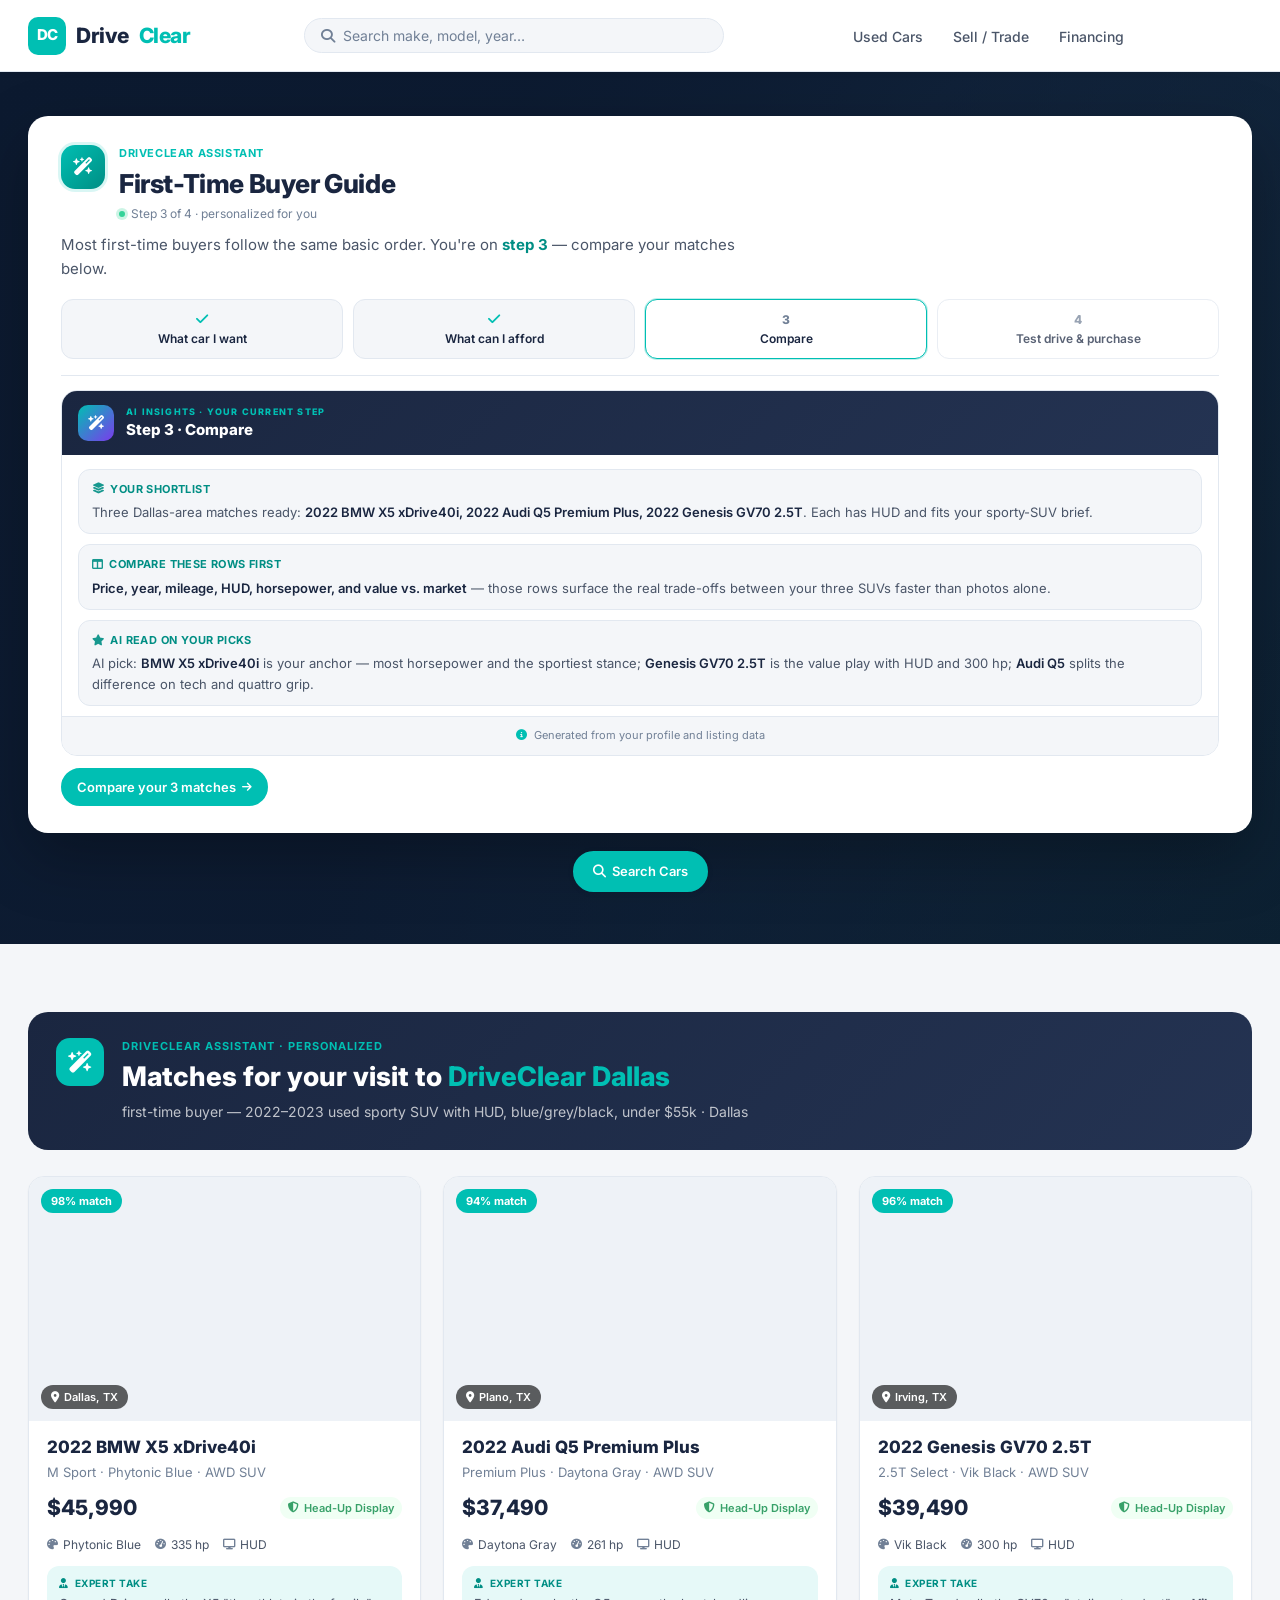
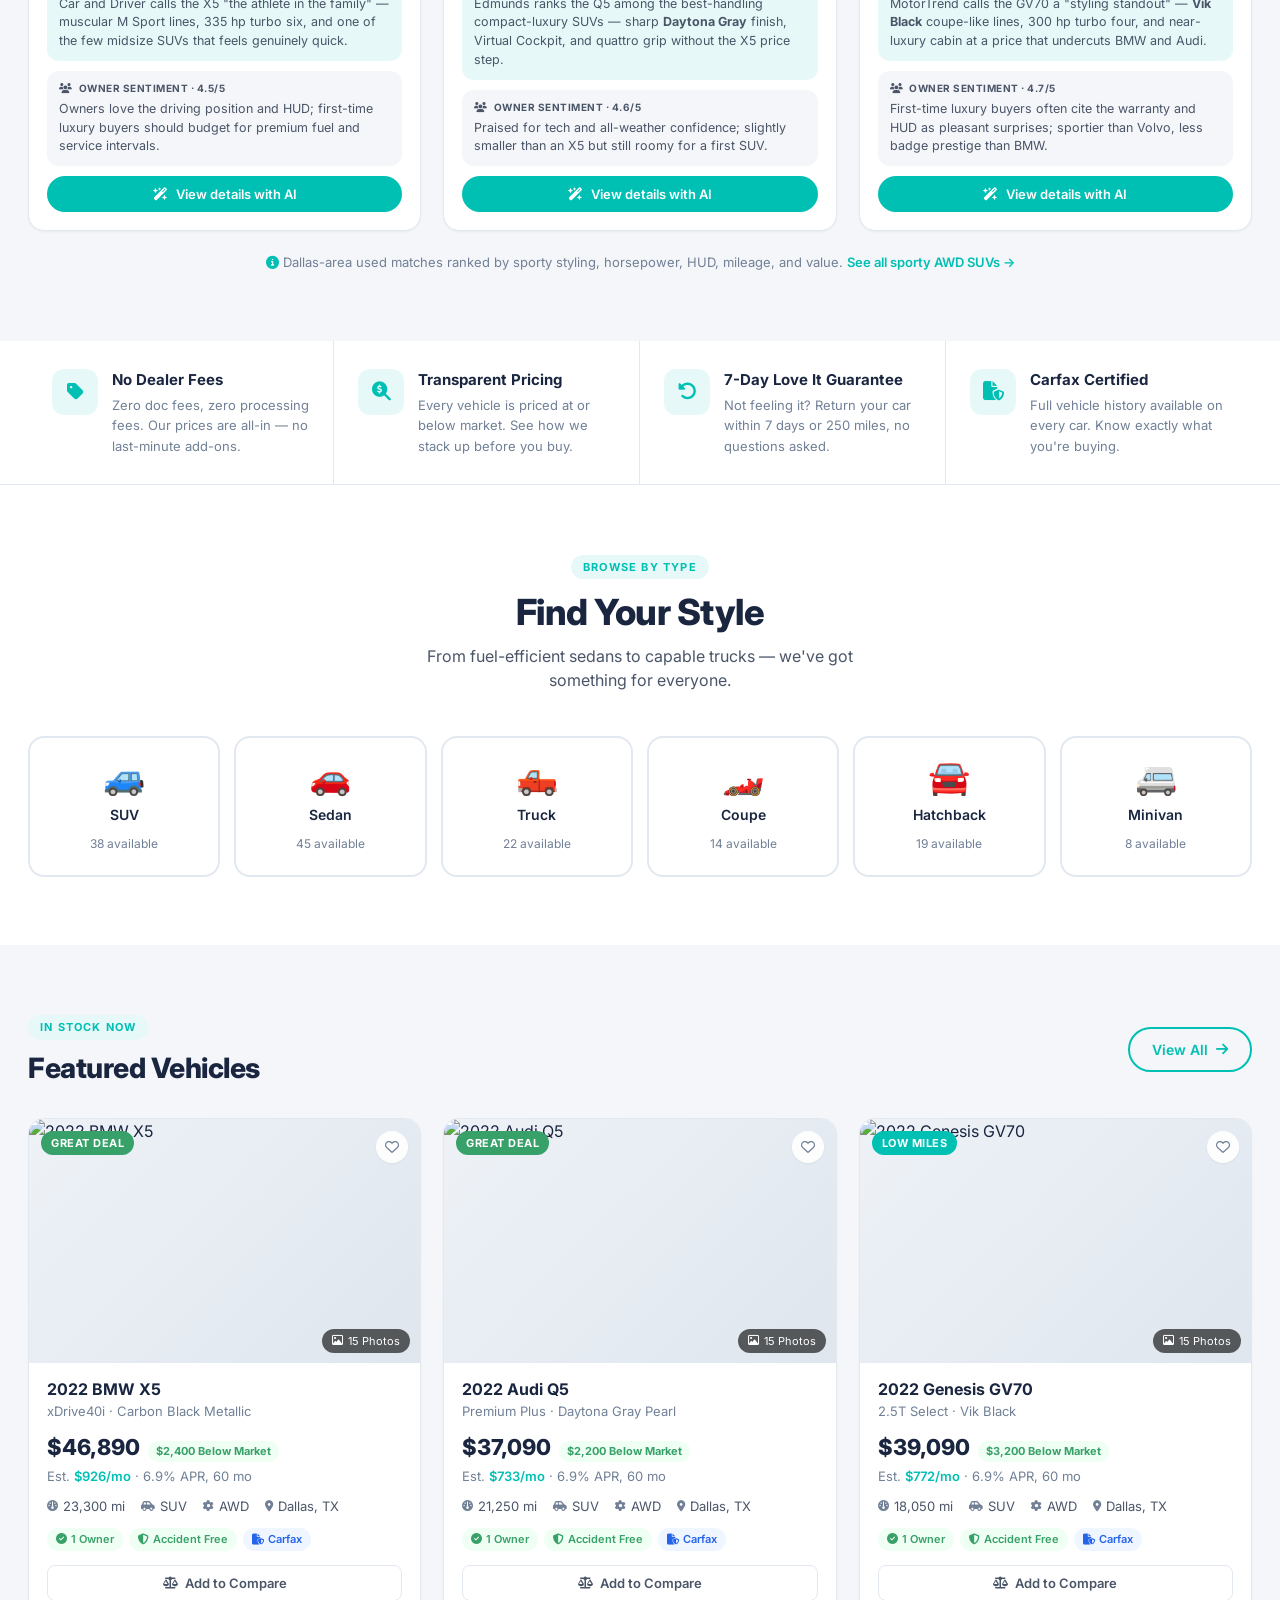
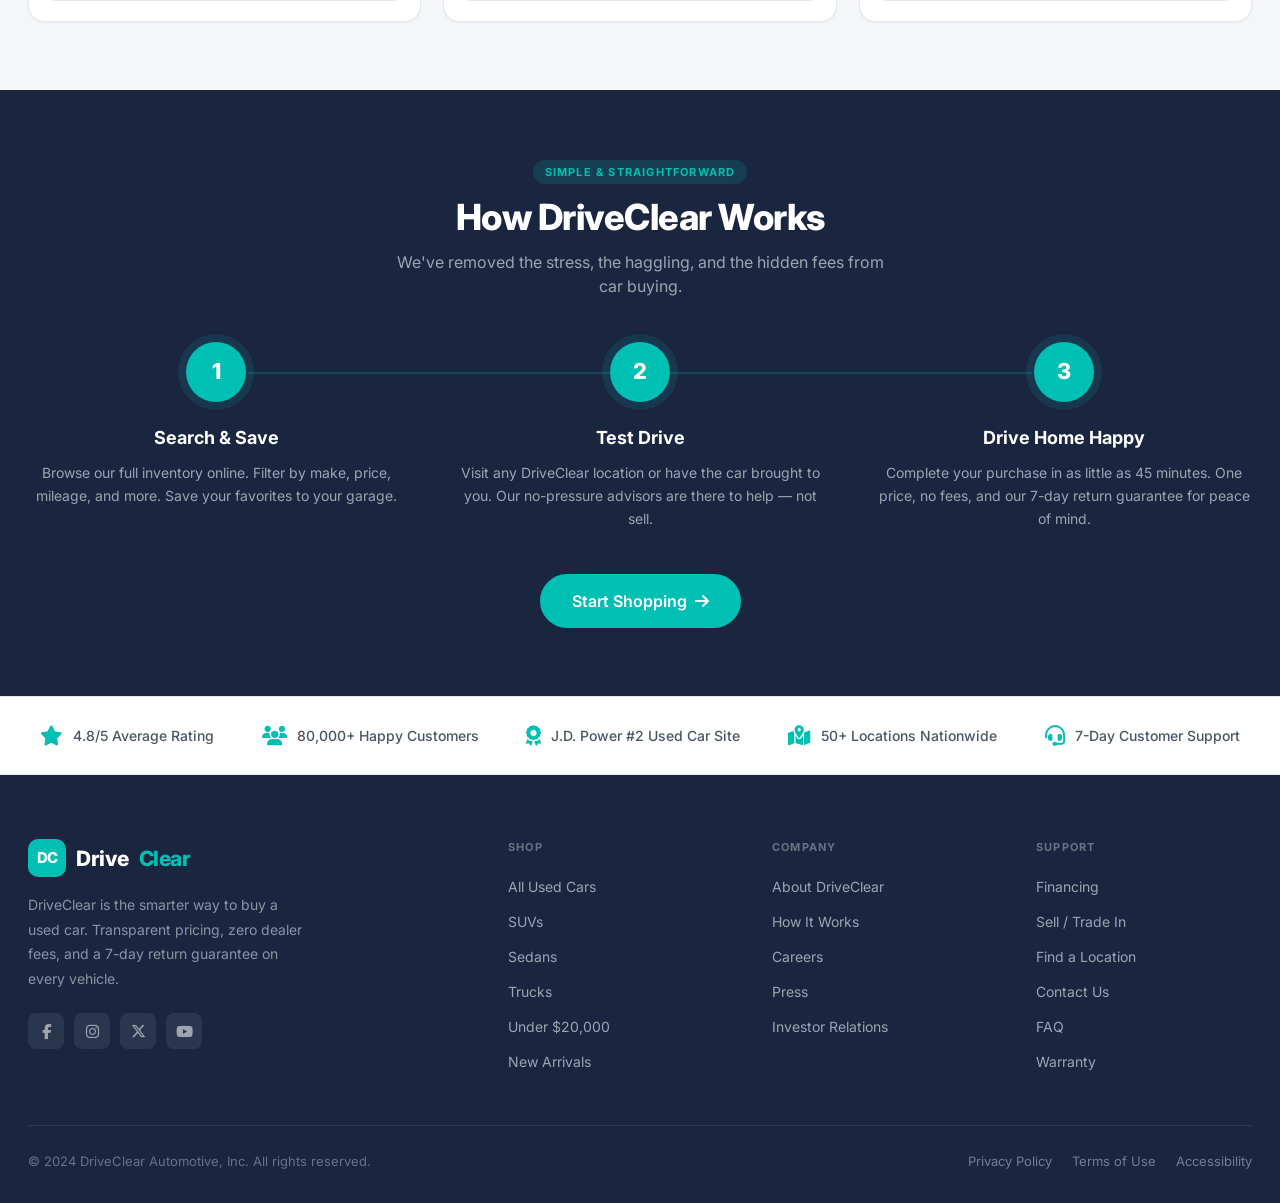
==== commit cfe6780f: "Add Mick participant session prototype for first-time buyer AI flows. Surfaces step-based AI insight" ====
--- a/index.html
+++ b/index.html
@@ -43,11 +43,11 @@
 </nav>
 
 <!-- ═══════════════════════ HERO ═══════════════════════ -->
-<section class="hero" aria-label="Hero">
+<section class="hero" id="hero" aria-label="Hero">
   <div class="hero-bg" aria-hidden="true"></div>
   <div class="hero-overlay" aria-hidden="true"></div>
-  <div class="container" style="width:100%">
-    <div class="hero-content">
+  <div class="container hero-inner">
+    <div class="hero-content" id="hero-default">
       <div class="hero-eyebrow">
         <i class="fa-solid fa-badge-check"></i> No Dealer Fees · Transparent Pricing
       </div>
@@ -115,6 +115,14 @@
         </div>
       </div>
     </div>
+
+    <div class="ai-bp ai-bp-hero" id="ai-buy-progress" hidden aria-label="First-time buyer progress"></div>
+
+    <div class="hero-bp-search" id="hero-bp-search" hidden>
+      <a href="srp.html" class="btn btn-primary btn-sm hero-bp-search-btn" id="hero-bp-search-btn">
+        <i class="fa-solid fa-search"></i> Search Cars
+      </a>
+    </div>
   </div>
 </section>
 
@@ -130,11 +138,7 @@
       </div>
     </div>
 
-    <div class="ai-rec-research" id="ai-rec-research"></div>
-
     <div class="ai-rec-grid" id="ai-rec-grid"></div>
-
-    <div class="ai-rec-test-drives" id="ai-rec-test-drives" aria-label="Test drive lineup"></div>
 
     <div class="ai-rec-foot" id="ai-rec-foot"></div>
   </div>
--- a/css/styles.css
+++ b/css/styles.css
@@ -225,6 +225,19 @@
   background: linear-gradient(105deg, rgba(12,26,48,0.92) 35%, rgba(12,26,48,0.45) 75%, rgba(12,26,48,0.2));
 }
 .hero-content { position: relative; z-index: 1; max-width: 660px; }
+.hero-inner { width: 100%; position: relative; z-index: 1; }
+.hero--buying-progress {
+  align-items: flex-start; padding: 44px 0 52px; min-height: auto;
+}
+.hero--buying-progress .hero-inner { max-width: 100%; }
+.hero--buying-progress #hero-default { display: none; }
+.hero-bp-search {
+  margin-top: 18px; text-align: center; position: relative; z-index: 1;
+}
+.hero-bp-search-btn {
+  display: inline-flex; align-items: center; gap: 6px;
+  padding: 9px 18px; font-size: 13px; box-shadow: var(--sh-sm);
+}
 .hero-eyebrow {
   display: inline-flex; align-items: center; gap: 8px;
   background: rgba(0,191,179,0.12); border: 1px solid rgba(0,191,179,0.35);
@@ -283,45 +296,6 @@
 .ai-rec-sub strong { color: #fff; font-weight: 600; }
 
 .ai-rec-grid { display: grid; grid-template-columns: repeat(3, 1fr); gap: 22px; }
-.ai-rec-test-drives { margin-top: 28px; }
-.ai-td-card {
-  background: #fff; border: 1px solid var(--border); border-radius: var(--r-xl);
-  padding: 22px 24px; box-shadow: var(--sh-xs);
-}
-.ai-td-head { display: flex; align-items: flex-start; gap: 14px; margin-bottom: 16px; }
-.ai-td-icon {
-  width: 44px; height: 44px; border-radius: var(--r-lg); background: var(--teal-light);
-  color: var(--teal); display: flex; align-items: center; justify-content: center; font-size: 18px; flex-shrink: 0;
-}
-.ai-td-title { font-size: 17px; font-weight: 800; color: var(--text-dark); margin-bottom: 4px; }
-.ai-td-note { font-size: 13.5px; color: var(--text-mid); line-height: 1.55; margin: 0; }
-.ai-td-hub {
-  margin-top: 10px; font-size: 13px; color: var(--text-dark); line-height: 1.45;
-  display: flex; align-items: flex-start; gap: 8px;
-}
-.ai-td-hub i { color: var(--accent); margin-top: 2px; }
-.ai-td-transfer-note {
-  margin-top: 12px; padding: 10px 12px; border-radius: 10px;
-  background: rgba(37, 99, 235, 0.06); border: 1px solid rgba(37, 99, 235, 0.14);
-  display: flex; align-items: flex-start; gap: 10px;
-}
-.ai-td-transfer-note i { color: var(--accent); margin-top: 2px; flex-shrink: 0; }
-.ai-td-transfer-note p { margin: 0; font-size: 13px; color: var(--text-mid); line-height: 1.5; }
-.ai-td-item-meta .ai-td-transfer { color: var(--accent); font-weight: 600; }
-.ai-td-list { display: grid; grid-template-columns: repeat(3, 1fr); gap: 12px; margin-bottom: 18px; }
-.ai-td-item {
-  display: flex; flex-direction: column; gap: 6px; padding: 12px 14px;
-  background: var(--bg); border-radius: var(--r-lg); border: 1px solid var(--border);
-}
-.ai-td-item-name { font-size: 13px; font-weight: 700; color: var(--text-dark); line-height: 1.35; }
-.ai-td-item-meta { font-size: 12px; color: var(--text-light); }
-.ai-td-item-actions { display: flex; gap: 8px; flex-wrap: wrap; margin-top: 4px; }
-.ai-td-item-actions .btn { flex: 1; min-width: 0; }
-.ai-td-remove { color: var(--text-light) !important; }
-.ai-td-remove:hover { color: #dc2626 !important; background: rgba(220, 38, 38, 0.06); }
-.ai-td-cta { display: flex; gap: 12px; flex-wrap: wrap; align-items: center; }
-.ai-rec-td-btn { margin-top: 10px; }
-.ai-rec-card-actions { display: flex; flex-direction: column; gap: 8px; margin-top: 4px; }
 .ai-rec-card {
   background: #fff; border: 1px solid var(--border); border-radius: var(--r-xl);
   overflow: hidden; box-shadow: var(--sh-xs); transition: all 0.22s;
@@ -369,74 +343,6 @@
 .ai-rec-insight p { font-size: 12.5px; color: var(--text-mid); line-height: 1.5; }
 .ai-rec-body .btn { margin-top: auto; cursor: pointer; }
 
-.ai-rec-research { margin-bottom: 24px; }
-.ai-res-card { padding: 22px 24px; border: 1px solid var(--border); background: #fff; }
-.ai-res-head { display: flex; gap: 16px; align-items: flex-start; margin-bottom: 18px; }
-.ai-res-icon {
-  width: 44px; height: 44px; border-radius: var(--r-lg); background: var(--teal-light);
-  color: var(--teal-xdark); display: flex; align-items: center; justify-content: center; font-size: 18px; flex-shrink: 0;
-}
-.ai-res-eyebrow { font-size: 11px; font-weight: 700; text-transform: uppercase; letter-spacing: 0.5px; color: var(--teal); margin-bottom: 4px; }
-.ai-res-title { font-size: 18px; font-weight: 800; color: var(--text-dark); margin: 0 0 8px; line-height: 1.3; }
-.ai-res-summary { font-size: 14px; color: var(--text-mid); line-height: 1.6; margin: 0; }
-.ai-res-benchmark {
-  background: var(--bg); border: 1px solid var(--border); border-radius: var(--r-lg);
-  padding: 12px 14px; margin-bottom: 16px; font-size: 13px;
-}
-.ai-res-benchmark-label { font-size: 10px; font-weight: 700; text-transform: uppercase; color: var(--text-light); margin-bottom: 6px; }
-.ai-res-benchmark-body { display: flex; flex-wrap: wrap; gap: 10px 16px; color: var(--text-mid); align-items: center; }
-.ai-res-benchmark-body strong { color: var(--text-dark); }
-.ai-res-table-wrap { overflow-x: auto; margin-bottom: 12px; }
-.ai-res-table { width: 100%; border-collapse: collapse; font-size: 13px; }
-.ai-res-table th, .ai-res-table td { padding: 10px 12px; text-align: left; border-bottom: 1px solid var(--border); vertical-align: top; }
-.ai-res-table th { font-size: 11px; font-weight: 700; text-transform: uppercase; letter-spacing: 0.4px; color: var(--text-light); background: var(--bg); }
-.ai-res-model strong { display: block; color: var(--text-dark); }
-.ai-res-price { font-size: 15px; font-weight: 800; color: var(--teal-xdark); margin-top: 2px; }
-.ai-res-stars { color: #f5a623; letter-spacing: 1px; font-size: 13px; display: block; }
-.ai-res-sub { display: block; font-size: 11px; color: var(--text-light); margin-top: 2px; }
-.ai-res-note { font-size: 12px; color: var(--text-light); margin: 0 0 14px; display: flex; gap: 8px; align-items: flex-start; }
-.ai-res-take {
-  display: flex; gap: 12px; align-items: flex-start; background: var(--teal-light);
-  border-radius: var(--r-lg); padding: 12px 14px; font-size: 13px; color: var(--text-mid); line-height: 1.55; margin-bottom: 14px;
-}
-.ai-res-take i { color: var(--teal); margin-top: 2px; }
-.ai-res-chips { display: flex; flex-wrap: wrap; gap: 8px; }
-.ai-res-chip {
-  font-size: 12px; font-weight: 600; padding: 7px 12px; border-radius: var(--r-full);
-  border: 1px solid var(--border); background: #fff; color: var(--text-mid); cursor: pointer;
-}
-.ai-res-chip:hover { border-color: var(--teal); color: var(--teal-xdark); }
-.ai-res-chip-link { text-decoration: none; display: inline-flex; align-items: center; background: var(--teal); color: #fff; border-color: var(--teal); }
-.ai-res-chip-link:hover { color: #fff; opacity: 0.92; }
-.ai-th-src {
-  display: block; font-size: 9px; font-weight: 600; text-transform: none; letter-spacing: 0;
-  color: var(--teal); margin-top: 3px; font-style: normal;
-}
-.ai-res-src-tag { font-size: 11px; color: var(--text-light); display: inline-flex; align-items: center; gap: 5px; }
-.ai-src-panel {
-  border: 1px solid var(--border); border-radius: var(--r-lg); background: var(--bg);
-  padding: 14px 16px; margin-bottom: 14px;
-}
-.ai-src-head {
-  font-size: 12px; font-weight: 800; text-transform: uppercase; letter-spacing: 0.4px;
-  color: var(--text-dark); margin-bottom: 10px; display: flex; align-items: center; gap: 8px;
-}
-.ai-src-head i { color: var(--teal); }
-.ai-src-list { list-style: none; margin: 0; padding: 0; display: flex; flex-direction: column; gap: 10px; }
-.ai-src-item {
-  padding: 10px 12px; background: #fff; border: 1px solid var(--border); border-radius: var(--r-md);
-  font-size: 12px; line-height: 1.45;
-}
-.ai-src-metric { font-weight: 700; color: var(--text-dark); margin-bottom: 3px; }
-.ai-src-provider { font-weight: 600; color: var(--teal-xdark); margin-bottom: 2px; }
-.ai-src-provider i { font-size: 10px; margin-right: 4px; }
-.ai-src-detail { color: var(--text-mid); }
-.ai-src-updated { font-size: 10px; color: var(--text-light); margin-top: 4px; }
-.xdc-sources { margin-top: 20px; }
-.xdc-row-src {
-  display: block; font-size: 10px; font-weight: 600; color: var(--teal); margin-top: 2px; letter-spacing: 0;
-}
-
 .td-details-card { background: var(--bg); border: 1px solid var(--border); }
 .td-detail-row {
   display: flex; justify-content: space-between; align-items: baseline; gap: 16px;
@@ -445,239 +351,6 @@
 .td-detail-row:last-child { border-bottom: none; padding-bottom: 0; }
 .td-detail-row span { color: var(--text-light); flex-shrink: 0; }
 .td-detail-row strong { color: var(--text-dark); text-align: right; font-weight: 700; }
-.td-lineup-title { font-size: 15px; font-weight: 800; color: var(--text-dark); margin-bottom: 8px; display: flex; align-items: center; gap: 8px; }
-.td-lineup-note { font-size: 13.5px; color: var(--text-mid); line-height: 1.55; margin: 0 0 14px; }
-.td-lineup-grid { display: grid; grid-template-columns: repeat(3, 1fr); gap: 10px; }
-.td-lineup-item {
-  display: flex; flex-direction: column; gap: 4px; padding: 12px 14px;
-  background: var(--bg); border-radius: var(--r-lg); border: 1px solid var(--border); font-size: 12px; color: var(--text-light);
-}
-.td-lineup-item strong { font-size: 13px; color: var(--text-dark); }
-.td-lineup-item-primary { border-color: var(--teal); background: var(--teal-light); }
-.td-lineup-link { font-size: 12px; font-weight: 700; color: var(--teal); margin-top: 4px; }
-.td-lineup-link:hover { text-decoration: underline; }
-@media (max-width: 700px) { .td-lineup-grid { grid-template-columns: 1fr; } }
-
-.td-lineup-ai { border-color: rgba(13, 148, 136, 0.2); background: linear-gradient(135deg, rgba(13,148,136,0.04), rgba(37,99,235,0.03)); }
-.td-lineup-ai-head { display: flex; align-items: flex-start; gap: 12px; margin-bottom: 14px; }
-.td-lineup-ai-icon {
-  width: 36px; height: 36px; border-radius: 10px; background: var(--teal-light);
-  display: flex; align-items: center; justify-content: center; color: var(--teal); flex-shrink: 0;
-}
-.td-lineup-ai-eyebrow { font-size: 11px; font-weight: 700; color: var(--teal); text-transform: uppercase; letter-spacing: 0.04em; margin-bottom: 2px; }
-.td-lineup-ai-title { font-size: 16px; font-weight: 800; color: var(--text-dark); }
-.td-lineup-ai-order { display: flex; flex-wrap: wrap; align-items: center; gap: 8px; margin-bottom: 10px; }
-.td-lineup-ai-step {
-  display: inline-flex; align-items: center; gap: 6px; font-size: 13px; font-weight: 700;
-  color: var(--text-dark); padding: 6px 10px; background: #fff; border: 1px solid var(--border); border-radius: 999px;
-}
-.td-lineup-ai-num {
-  width: 18px; height: 18px; border-radius: 50%; background: var(--teal); color: #fff;
-  font-size: 11px; display: inline-flex; align-items: center; justify-content: center;
-}
-.td-lineup-ai-arrow { font-size: 10px; color: var(--text-light); }
-.td-lineup-ai-why { font-size: 13.5px; color: var(--text-mid); line-height: 1.55; margin: 0 0 12px; }
-.td-lineup-ai-focus { margin: 0 0 12px; padding-left: 18px; font-size: 13px; color: var(--text-mid); line-height: 1.6; }
-.td-lineup-ai-take {
-  display: flex; gap: 10px; align-items: flex-start; padding: 10px 12px; border-radius: 10px;
-  background: rgba(13,148,136,0.08); font-size: 13px; color: var(--text-mid); line-height: 1.55; margin-bottom: 12px;
-}
-.td-lineup-ai-take i { color: var(--teal); margin-top: 2px; }
-.td-lineup-ai-chips { display: flex; flex-wrap: wrap; gap: 8px; }
-.td-lineup-ai-notes-link {
-  display: inline-flex; align-items: center; gap: 8px; margin-top: 12px; font-size: 13px; font-weight: 700; color: var(--teal);
-}
-.td-lineup-ai-notes-link:hover { text-decoration: underline; }
-
-.td-notes-page { max-width: 720px; margin: 32px auto 72px; padding: 0 16px; }
-.td-notes-back {
-  display: inline-flex; align-items: center; gap: 8px; margin-bottom: 16px;
-  font-size: 14px; font-weight: 700; color: var(--text-mid); text-decoration: none;
-}
-.td-notes-back:hover { color: var(--teal); }
-.td-notes-progress-bar {
-  font-size: 13px; font-weight: 700; color: var(--teal); margin-bottom: 14px;
-  padding: 8px 12px; border-radius: 8px; background: var(--teal-light); text-align: center;
-}
-.td-notes-fit {
-  margin-bottom: 18px; padding: 16px 18px; border-radius: var(--r-lg);
-  background: linear-gradient(135deg, rgba(13,148,136,0.07), rgba(37,99,235,0.04));
-  border: 1px solid rgba(13,148,136,0.18);
-}
-.td-fit-head { display: flex; align-items: flex-start; gap: 12px; margin-bottom: 14px; flex-wrap: wrap; }
-.td-fit-icon {
-  width: 36px; height: 36px; border-radius: 10px; background: #fff;
-  display: flex; align-items: center; justify-content: center; color: var(--teal); flex-shrink: 0;
-  border: 1px solid rgba(13,148,136,0.15);
-}
-.td-fit-eyebrow { font-size: 11px; font-weight: 700; color: var(--teal); text-transform: uppercase; letter-spacing: 0.04em; }
-.td-fit-headline { font-size: 17px; font-weight: 800; color: var(--text-dark); margin-top: 2px; line-height: 1.3; }
-.td-fit-sub { font-size: 13px; color: var(--text-mid); margin: 4px 0 0; line-height: 1.45; }
-.td-fit-badge {
-  margin-left: auto; font-size: 11px; font-weight: 800; color: var(--teal);
-  background: #fff; border: 1px solid rgba(13,148,136,0.2); padding: 4px 10px; border-radius: 999px; white-space: nowrap;
-}
-.td-fit-bars { display: flex; flex-direction: column; gap: 8px; margin-bottom: 12px; }
-.td-fit-row { display: grid; grid-template-columns: 1fr minmax(80px, 2fr) 36px; gap: 10px; align-items: center; font-size: 12px; }
-.td-fit-row-win .td-fit-row-name { color: var(--teal); font-weight: 800; }
-.td-fit-row-name { font-weight: 700; color: var(--text-dark); white-space: nowrap; overflow: hidden; text-overflow: ellipsis; }
-.td-fit-row-name i { color: #e11d48; font-size: 10px; }
-.td-fit-bar-wrap { height: 8px; background: rgba(0,0,0,0.06); border-radius: 999px; overflow: hidden; }
-.td-fit-bar { height: 100%; background: linear-gradient(90deg, var(--teal), #38bdf8); border-radius: 999px; transition: width 0.35s ease; }
-.td-fit-row-win .td-fit-bar { background: linear-gradient(90deg, var(--teal), var(--teal-dark, #0d9488)); }
-.td-fit-pct { font-weight: 800; color: var(--text-mid); text-align: right; }
-.td-fit-reasons { margin: 0 0 10px; padding-left: 18px; font-size: 13px; color: var(--text-mid); line-height: 1.55; }
-.td-fit-watchouts { margin: 0 0 10px; padding: 0; list-style: none; font-size: 12.5px; color: var(--text-mid); line-height: 1.5; }
-.td-fit-watchouts li { display: flex; gap: 8px; align-items: flex-start; margin-bottom: 6px; }
-.td-fit-watchouts i { color: #d97706; margin-top: 2px; flex-shrink: 0; }
-.td-fit-profile {
-  font-size: 12px; color: var(--text-light); line-height: 1.5; padding-top: 10px;
-  border-top: 1px solid rgba(13,148,136,0.12); display: flex; gap: 8px; align-items: flex-start;
-}
-.td-fit-profile i { margin-top: 2px; }
-.td-fit-live { margin-top: 10px; font-size: 12.5px; color: var(--text-mid); line-height: 1.5; font-style: italic; }
-.td-notes-card { border-color: rgba(13, 148, 136, 0.25); }
-.td-notes-head { display: flex; align-items: flex-start; gap: 12px; margin-bottom: 16px; }
-.td-notes-head-icon {
-  width: 40px; height: 40px; border-radius: 12px; background: var(--teal-light);
-  display: flex; align-items: center; justify-content: center; color: var(--teal); flex-shrink: 0;
-}
-.td-notes-eyebrow { font-size: 11px; font-weight: 700; color: var(--teal); text-transform: uppercase; letter-spacing: 0.04em; margin-bottom: 2px; }
-.td-notes-title { font-size: 18px; font-weight: 800; color: var(--text-dark); margin: 0 0 4px; }
-.td-notes-sub { font-size: 13.5px; color: var(--text-mid); line-height: 1.55; margin: 0; }
-.td-notes-tabs { display: flex; flex-wrap: wrap; gap: 8px; margin-bottom: 16px; }
-.td-notes-tab {
-  display: inline-flex; align-items: center; gap: 6px; padding: 8px 14px; border-radius: 999px;
-  border: 1px solid var(--border); background: #fff; font-size: 13px; font-weight: 700; color: var(--text-mid); cursor: pointer;
-}
-.td-notes-tab.active { border-color: var(--teal); background: var(--teal-light); color: var(--teal-dark, var(--text-dark)); }
-.td-notes-tab.done:not(.active) { border-color: rgba(13,148,136,0.3); }
-.td-notes-tab-check { font-size: 10px; color: var(--teal); }
-.td-notes-tab-fav { font-size: 10px; color: #e11d48; }
-.td-notes-car-label { font-size: 14px; color: var(--text-mid); margin-bottom: 12px; }
-.td-notes-rating-category { margin-bottom: 10px; }
-.td-notes-rating-category:last-child { margin-bottom: 0; }
-.td-notes-rating-category-label {
-  font-size: 12px; font-weight: 800; color: var(--text-dark); margin-bottom: 6px;
-  padding-left: 2px;
-}
-.td-notes-grid-cat { background: rgba(0,0,0,0.02); }
-.td-notes-grid-cat-label {
-  font-size: 11px; font-weight: 800; color: var(--teal); text-transform: uppercase;
-  letter-spacing: 0.04em;
-}
-.td-notes-grid-cat-spacer { min-height: 1px; }
-.td-notes-grid-dim-label { padding-left: 10px; font-size: 12px; }
-
-.td-notes-rating-group { margin-bottom: 12px; }
-.td-notes-rating-group:last-child { margin-bottom: 0; }
-.td-notes-rating-group-label {
-  font-size: 11px; font-weight: 800; color: var(--teal); text-transform: uppercase;
-  letter-spacing: 0.04em; margin-bottom: 8px;
-}
-.td-notes-pay-ref {
-  margin-top: 0; margin-bottom: 14px; padding: 10px 12px; border-radius: 10px;
-  background: rgba(13, 148, 136, 0.06); border: 1px solid rgba(13, 148, 136, 0.15);
-}
-.td-notes-pay-ref-label { font-size: 12px; font-weight: 700; color: var(--text-mid); margin-bottom: 8px; display: flex; align-items: center; gap: 6px; }
-.td-notes-pay-ref-label i { color: var(--teal); }
-.td-notes-payment-opts { display: flex; flex-direction: column; gap: 4px; }
-.td-notes-price-line { font-size: 15px; color: var(--text-dark); display: flex; align-items: center; justify-content: space-between; gap: 10px; margin-bottom: 6px; padding-bottom: 6px; border-bottom: 1px solid rgba(13,148,136,0.12); }
-.td-notes-price-line strong { font-weight: 800; }
-.td-notes-price-ok { font-size: 10px; font-weight: 800; color: var(--teal); text-transform: uppercase; }
-.td-notes-price-stretch { font-size: 10px; font-weight: 800; color: #d97706; text-transform: uppercase; }
-.td-notes-pay-line { font-size: 13px; color: var(--text-mid); display: flex; justify-content: space-between; gap: 10px; }
-.td-notes-pay-line strong { color: var(--text-dark); font-weight: 800; }
-.td-notes-pay-term { font-size: 12px; font-weight: 700; color: var(--text-light); }
-.td-notes-pay-meta { font-size: 11px; color: var(--text-light); margin-top: 4px; }
-.td-notes-pay-over { color: #d97706; font-weight: 700; }
-.td-notes-payment-section-title {
-  margin-top: 0; padding-top: 0; border-top: none;
-  font-size: 13px; font-weight: 800; color: var(--text-dark); margin-bottom: 8px;
-  display: flex; align-items: center; gap: 8px;
-}
-.td-notes-payment-section-title i { color: var(--teal); }
-.td-notes-grid-payment { background: rgba(13, 148, 136, 0.04); }
-.td-notes-grid-payment-val { padding: 8px 4px; }
-
-.td-notes-tco-ref {
-  margin-bottom: 14px; padding: 10px 12px; border-radius: 10px;
-  background: rgba(37, 99, 235, 0.05); border: 1px solid rgba(37, 99, 235, 0.12);
-}
-.td-notes-tco-ref-label { font-size: 12px; font-weight: 700; color: var(--text-mid); margin-bottom: 8px; display: flex; align-items: center; gap: 6px; }
-.td-notes-tco-ref-label i { color: var(--accent, #2563eb); }
-.td-notes-tco-ref-grid { display: flex; flex-wrap: wrap; gap: 8px 14px; font-size: 12px; color: var(--text-mid); }
-.td-notes-tco-ref-grid strong { color: var(--text-dark); font-weight: 700; }
-.td-notes-grid-tco { background: rgba(37, 99, 235, 0.03); }
-.td-notes-tco-section-title {
-  margin-top: 10px; padding-top: 14px; border-top: 1px solid var(--border);
-  font-size: 13px; font-weight: 800; color: var(--text-dark); margin-bottom: 8px;
-  display: flex; align-items: center; gap: 8px;
-}
-.td-notes-tco-section-title i { color: var(--accent, #2563eb); }
-.td-notes-grid-tco .td-notes-grid-label { color: var(--text-mid); }
-.td-notes-src { display: block; font-size: 10px; font-weight: 600; color: var(--text-light); margin-top: 2px; }
-.td-notes-grid-tco-val { text-align: center; font-size: 12px; color: var(--text-dark); font-weight: 600; line-height: 1.4; }
-
-.td-notes-ratings { display: flex; flex-direction: column; gap: 10px; margin-bottom: 14px; }
-.td-notes-rating-row { display: flex; align-items: center; justify-content: space-between; gap: 12px; flex-wrap: wrap; }
-.td-notes-rating-label { font-size: 13px; color: var(--text-dark); font-weight: 600; flex: 1; min-width: 140px; }
-.td-notes-stars { display: flex; gap: 2px; }
-.td-notes-star {
-  border: none; background: none; padding: 2px 4px; font-size: 22px; line-height: 1; cursor: pointer;
-  color: var(--border); transition: color 0.15s, transform 0.1s;
-}
-.td-notes-star.on { color: #f59e0b; }
-.td-notes-star:hover { transform: scale(1.1); }
-.td-notes-text-label { display: block; font-size: 12px; font-weight: 700; color: var(--text-light); margin-bottom: 6px; }
-.td-notes-text {
-  width: 100%; padding: 12px 14px; border: 1px solid var(--border); border-radius: var(--r-lg);
-  font-size: 14px; font-family: inherit; line-height: 1.5; resize: vertical; min-height: 72px;
-}
-.td-notes-text:focus { outline: none; border-color: var(--teal); }
-.td-notes-fav { display: flex; align-items: center; gap: 8px; margin-top: 12px; font-size: 13px; font-weight: 600; color: var(--text-mid); cursor: pointer; }
-.td-notes-compare-wrap { margin-top: 20px; padding-top: 18px; border-top: 1px solid var(--border); }
-.td-notes-compare-title { font-size: 14px; font-weight: 800; color: var(--text-dark); margin-bottom: 12px; display: flex; align-items: center; gap: 8px; }
-.td-notes-compare-title i { color: var(--teal); }
-.td-notes-compare-scroll { overflow-x: auto; -webkit-overflow-scrolling: touch; }
-.td-notes-tab-avg {
-  font-size: 10px; font-weight: 800; color: #f59e0b; background: rgba(245, 158, 11, 0.12);
-  padding: 1px 6px; border-radius: 999px;
-}
-.td-notes-avg-line {
-  display: flex; align-items: center; flex-wrap: wrap; gap: 6px;
-  margin-top: 4px; margin-bottom: 14px;
-  font-size: 13px; font-weight: 700; color: var(--text-dark);
-}
-.td-notes-avg-line i { color: #f59e0b; font-size: 12px; }
-.td-notes-avg-stars { color: #f59e0b; letter-spacing: 1px; }
-.td-notes-avg-num { font-size: 12px; font-weight: 800; color: var(--text-mid); margin-left: 4px; }
-.td-notes-avg-count { font-size: 11px; font-weight: 600; color: var(--text-light); }
-.td-notes-grid-avg { margin-top: 4px; font-size: 11px; font-weight: 700; line-height: 1.3; }
-.td-notes-grid-avg .td-notes-avg-stars { font-size: 11px; }
-.td-notes-grid-avg .td-notes-avg-num { font-size: 10px; }
-.td-notes-grid-avg-row { background: rgba(245, 158, 11, 0.06); border-top: 1px solid rgba(245, 158, 11, 0.15); border-bottom: 1px solid rgba(245, 158, 11, 0.15); }
-.td-notes-grid-avg-val { display: flex; flex-direction: column; align-items: center; gap: 2px; }
-.td-notes-grid-avg-val .td-notes-avg-num { margin-left: 0; }
-
-.td-notes-grid {
-  display: grid; grid-template-columns: minmax(120px, 1.4fr) repeat(3, minmax(72px, 1fr));
-  gap: 8px; align-items: center; padding: 8px 0; border-bottom: 1px solid var(--border); font-size: 12px;
-}
-.td-notes-grid:last-child { border-bottom: none; }
-.td-notes-grid-head { font-weight: 800; color: var(--text-dark); padding-top: 0; }
-.td-notes-grid-label { color: var(--text-light); font-weight: 600; line-height: 1.35; }
-.td-notes-grid-car { font-weight: 800; color: var(--text-dark); text-align: center; }
-.td-notes-grid-car.fav { color: var(--teal); }
-.td-notes-grid-val { text-align: center; color: #f59e0b; letter-spacing: 1px; font-size: 13px; }
-.td-notes-grid-val.empty { color: var(--text-light); letter-spacing: 0; }
-.td-notes-grid-note { font-size: 11px; color: var(--text-mid); line-height: 1.4; text-align: center; }
-.td-notes-empty { color: var(--text-light); }
-.td-notes-snapshot {
-  display: flex; gap: 10px; align-items: flex-start; margin-top: 14px; padding: 12px 14px;
-  border-radius: 10px; background: rgba(13,148,136,0.08); font-size: 13px; color: var(--text-mid); line-height: 1.55;
-}
-.td-notes-snapshot i { color: var(--teal); margin-top: 2px; flex-shrink: 0; }
 
 .td-checklist { display: flex; flex-direction: column; gap: 10px; margin-top: 4px; }
 .td-check-item {
@@ -718,9 +391,126 @@
 .ai-rec-foot a { color: var(--teal); font-weight: 600; }
 .ai-rec-foot a:hover { text-decoration: underline; }
 
+/* First-time buyer progress + AI (homepage) — simple educational steps */
+.ai-bp {
+  margin-bottom: 28px; padding: 20px 22px; border: 1px solid var(--border);
+  border-radius: var(--r-xl); background: #fff; box-shadow: var(--sh-xs);
+}
+.ai-bp-hero {
+  width: 100%; margin: 0; padding: 28px 32px 26px;
+  border-radius: var(--r-2xl); box-shadow: 0 24px 64px rgba(0, 0, 0, 0.28);
+  border-color: rgba(255, 255, 255, 0.12);
+}
+.ai-bp-hero .ai-bp-title { font-size: clamp(20px, 2.8vw, 26px); letter-spacing: -0.4px; }
+.ai-bp-hero .ai-bp-head { margin-bottom: 10px; }
+.ai-bp-summary {
+  font-size: 15px; color: var(--text-mid); line-height: 1.6; margin: 0 0 18px; max-width: 720px;
+}
+.ai-bp-summary strong { color: var(--teal-xdark); font-weight: 700; }
+.ai-bp-hero .ai-bp-steps { margin-bottom: 16px; }
+.ai-bp-hero .ai-bp-step { padding: 12px 8px; }
+.ai-bp-hero .ai-bp-step-label { font-size: 12px; }
+.ai-bp-head { display: flex; justify-content: space-between; align-items: flex-start; gap: 16px; margin-bottom: 14px; flex-wrap: wrap; }
+.ai-bp-assistant-id { display: flex; align-items: flex-start; gap: 14px; }
+.ai-bp-assistant-avatar {
+  width: 44px; height: 44px; flex-shrink: 0; border-radius: 14px;
+  background: linear-gradient(135deg, var(--teal) 0%, var(--teal-xdark) 100%);
+  color: #fff; display: flex; align-items: center; justify-content: center; font-size: 18px;
+  box-shadow: 0 0 0 3px rgba(0, 191, 179, 0.15);
+}
+.ai-bp-assistant-brand {
+  font-size: 11px; font-weight: 700; text-transform: uppercase; letter-spacing: 0.6px; color: var(--teal); margin-bottom: 4px;
+}
+.ai-bp-assistant-status {
+  display: flex; align-items: center; gap: 6px; font-size: 12px; color: var(--text-light); margin-top: 4px;
+}
+.ai-bp-eyebrow { font-size: 11px; font-weight: 700; text-transform: uppercase; letter-spacing: 0.5px; color: var(--teal); margin-bottom: 4px; }
+.ai-bp-title { font-size: 16px; font-weight: 800; color: var(--text-dark); margin: 0; line-height: 1.35; }
+.ai-bp-step-count { font-size: 13px; color: var(--text-mid); white-space: nowrap; }
+.ai-bp-step-count strong { color: var(--teal-xdark); }
+.ai-bp-steps {
+  display: grid; grid-template-columns: repeat(var(--bp-steps, 5), 1fr); gap: 10px; margin-bottom: 16px;
+}
+.ai-bp-step-wrap { display: flex; flex-direction: column; gap: 6px; min-width: 0; }
+.ai-bp-step-wrap-current .ai-bp-step { border-color: var(--teal); box-shadow: 0 0 0 1px rgba(0, 191, 179, 0.25); }
+.ai-bp-step-wrap-upcoming { opacity: 0.72; }
+.ai-bp-step-wrap-upcoming:hover { opacity: 1; }
+.ai-bp-step {
+  display: flex; flex-direction: column; align-items: center; gap: 5px; padding: 10px 6px;
+  border: 1px solid var(--border); border-radius: var(--r-lg); background: #fff;
+  cursor: pointer; font-family: inherit; text-align: center; transition: border-color 0.15s, box-shadow 0.15s;
+  width: 100%;
+}
+.ai-bp-step:hover { border-color: var(--teal); }
+.ai-bp-step-done { background: var(--bg); }
+.ai-bp-step-done .ai-bp-step-icon { color: var(--teal); }
+.ai-bp-step-current { border-color: var(--teal); }
+.ai-bp-step-selected { box-shadow: 0 0 0 2px rgba(0, 191, 179, 0.35); }
+.ai-bp-step-upcoming { opacity: 1; }
+.ai-bp-step-icon { font-size: 14px; color: var(--text-light); line-height: 1; min-height: 14px; }
+.ai-bp-step-num { font-size: 12px; font-weight: 800; }
+.ai-bp-step-label { font-size: 11px; font-weight: 600; color: var(--text-dark); line-height: 1.25; }
+.ai-bp-step-go {
+  display: block; width: 100%; padding: 6px 8px; border-radius: var(--r);
+  font-size: 10px; font-weight: 700; text-align: center; text-decoration: none;
+  border: 1px solid var(--border); background: #fff; color: var(--text-mid);
+  cursor: pointer; font-family: inherit; line-height: 1.3; transition: all 0.15s;
+}
+.ai-bp-step-go:hover { border-color: var(--teal); color: var(--teal-xdark); background: var(--teal-light); }
+.ai-bp-step-go-current {
+  background: var(--teal); border-color: var(--teal); color: #fff;
+}
+.ai-bp-step-go-current:hover { background: var(--teal-dark, #00a89e); color: #fff; }
+.ai-bp-step-go-done { background: var(--bg); }
+.ai-bp-action-btn {
+  width: auto; justify-content: center; display: inline-flex; align-items: center; gap: 6px;
+  padding: 8px 14px; font-size: 13px; text-decoration: none;
+}
+.ai-bp-action-btn i { font-size: 11px; }
+.ai-bp-panel {
+  margin-top: 4px; padding-top: 14px; border-top: 1px solid var(--border);
+}
+.ai-bp-insights {
+  border: 1px solid var(--border); border-radius: var(--r-xl); overflow: hidden;
+  background: #fff; margin-bottom: 12px;
+}
+.ai-bp-insights-head {
+  display: flex; align-items: center; gap: 12px; padding: 14px 16px;
+  background: linear-gradient(135deg, var(--navy) 0%, var(--navy-mid) 100%); color: #fff;
+}
+.ai-bp-insights-spark {
+  width: 36px; height: 36px; flex-shrink: 0; border-radius: 10px;
+  background: linear-gradient(135deg, var(--teal) 0%, #7c3aed 100%);
+  display: flex; align-items: center; justify-content: center; font-size: 15px;
+}
+.ai-bp-insights-tag {
+  font-size: 9px; font-weight: 800; letter-spacing: 1.2px; color: var(--teal); margin-bottom: 2px;
+}
+.ai-bp-insights-title { font-size: 15px; font-weight: 800; line-height: 1.25; }
+.ai-bp-insights-body { padding: 14px 16px 10px; display: flex; flex-direction: column; gap: 10px; }
+.ai-bp-insight {
+  background: var(--bg); border: 1px solid var(--border); border-radius: var(--r-lg); padding: 11px 13px;
+}
+.ai-bp-insight-label {
+  font-size: 11px; font-weight: 700; text-transform: uppercase; letter-spacing: 0.4px;
+  color: var(--teal-xdark); margin-bottom: 5px; display: flex; align-items: center; gap: 6px;
+}
+.ai-bp-insight-label i { font-size: 11px; opacity: 0.9; }
+.ai-bp-insight p { font-size: 13px; color: var(--text-mid); line-height: 1.55; margin: 0; }
+.ai-bp-insight p strong { color: var(--text-dark); font-weight: 600; }
+.ai-bp-insights-foot {
+  padding: 10px 16px 12px; font-size: 11px; color: var(--text-light); text-align: center;
+  border-top: 1px solid var(--border); background: var(--bg);
+}
+.ai-bp-insights-foot i { color: var(--teal); margin-right: 4px; }
+.ai-bp-action-row { margin-bottom: 0; margin-top: 4px; }
+
 @media (max-width: 900px) {
+  .ai-bp-steps { grid-template-columns: repeat(2, 1fr); }
+  .ai-bp-hero { padding: 22px 18px 20px; }
+  .hero--buying-progress { padding: 28px 0 36px; }
+  .ai-bp-step-go { font-size: 9px; padding: 5px 6px; }
   .ai-rec-grid { grid-template-columns: 1fr; }
-  .ai-td-list { grid-template-columns: 1fr; }
   .ai-rec-banner { flex-direction: column; gap: 12px; }
 }
 
@@ -927,6 +717,13 @@
   font-size: 14px; color: var(--text-dark); background: #fff; cursor: pointer; outline: none;
 }
 .srp-sort-wrap select:focus { border-color: var(--teal); }
+.srp-price-wrap { display: flex; align-items: center; gap: 8px; font-size: 14px; color: var(--text-mid); white-space: nowrap; }
+.srp-price-label { font-weight: 500; }
+.srp-price-select {
+  padding: 8px 14px; border: 1px solid var(--border); border-radius: var(--r-full);
+  font-size: 14px; color: var(--text-dark); background: #fff; cursor: pointer; outline: none;
+}
+.srp-price-select:focus { border-color: var(--teal); }
 .filter-toggle-btn { display: none; }
 
 .srp-body { display: grid; grid-template-columns: 276px 1fr; gap: 24px; padding: 24px 0 72px; align-items: start; }
@@ -991,9 +788,36 @@
   color: var(--text-mid); background: transparent; transition: all 0.15s;
 }
 .fp-mode-btn i { font-size: 12px; }
-.fp-mode-btn:hover { color: var(--text-dark); }
-.fp-mode-btn.active { background: #fff; color: var(--navy); box-shadow: var(--sh-xs); }
+.fp-mode-btn:not(.active) { border: 1.5px solid transparent; }
+.fp-mode-btn:not(.active):hover {
+  background: #fff;
+  color: var(--navy);
+  border-style: solid;
+  border-color: var(--border);
+  box-shadow: 0 1px 6px rgba(26, 38, 64, 0.1);
+  font-weight: 700;
+}
+.fp-mode-btn:not(.active):hover i { color: var(--teal); }
+.fp-mode-btn.active {
+  background: #fff; color: var(--navy); font-weight: 700;
+  box-shadow: 0 2px 10px rgba(26, 38, 64, 0.12);
+  border: 1px solid var(--border-mid, var(--border));
+}
 .fp-mode-btn.active i { color: var(--teal); }
+.fp-mode-btn.active:hover {
+  background: #fff;
+  color: var(--navy);
+  box-shadow: 0 2px 10px rgba(26, 38, 64, 0.12);
+}
+
+/* Ask ChatGPT — noticeable when idle, same hover/selected as Filters */
+.fp-mode-btn-gpt:not(.active) {
+  border-style: dashed;
+  border-color: rgba(0, 191, 179, 0.55);
+  color: var(--teal-xdark);
+  font-weight: 700;
+}
+.fp-mode-btn-gpt:not(.active) i { color: var(--teal); font-size: 13px; }
 
 /* Mode visibility */
 .filter-panel.mode-ai .fp-manual { display: none; }
@@ -1039,6 +863,15 @@
 .fp-msg-ai strong { color: #fff; }
 .fp-msg-ai em { color: var(--teal); font-style: normal; }
 .fp-msg-user { background: var(--teal); color: #fff; border-bottom-right-radius: 4px; align-self: flex-end; font-weight: 500; }
+.fp-chat-divider {
+  display: flex; align-items: center; gap: 10px; align-self: stretch;
+  font-size: 10px; font-weight: 700; letter-spacing: 0.6px; text-transform: uppercase;
+  color: rgba(255,255,255,0.45); margin: 4px 0;
+}
+.fp-chat-divider::before, .fp-chat-divider::after {
+  content: ''; flex: 1; height: 1px; background: rgba(255,255,255,0.14);
+}
+.fp-chat-divider span { white-space: nowrap; }
 .fp-chat-chips { display: flex; flex-wrap: wrap; gap: 6px; margin-bottom: 10px; }
 .fp-chip {
   font-size: 11px; font-weight: 600; color: rgba(255,255,255,0.9);
@@ -1062,22 +895,6 @@
 
 /* Active Filter Tags */
 .active-tags { display: flex; flex-wrap: wrap; gap: 7px; margin-bottom: 16px; }
-.srp-fallback-note {
-  margin-bottom: 16px; padding: 12px 16px; border-radius: var(--r-lg);
-  background: var(--teal-light); border: 1px solid rgba(0, 128, 128, 0.15);
-  font-size: 13.5px; color: var(--text-mid); line-height: 1.55;
-}
-.srp-fallback-note i { color: var(--teal); margin-right: 6px; }
-.srp-profile-criteria {
-  display: none;
-  margin: 18px 0 0; padding: 12px 16px; border-radius: var(--r-lg);
-  background: #fff; border: 1px solid var(--border); font-size: 13.5px; color: var(--text-mid); line-height: 1.55;
-}
-.srp-profile-criteria i { color: var(--teal); margin-right: 8px; }
-.srp-profile-criteria strong { color: var(--text-dark); }
-.srp-budget-note { color: var(--text-light); font-size: 12.5px; }
-.a-tag-info { background: var(--teal-light); color: var(--teal-xdark); }
-.a-tag-info button { display: none; }
 .a-tag {
   display: inline-flex; align-items: center; gap: 5px;
   background: var(--teal-light); color: var(--teal);
@@ -1144,6 +961,69 @@
   background: #fff; border-radius: var(--r-xl); border: 1px solid var(--border);
   padding: 22px 24px;
 }
+.vdp-msg-title { font-size: 15px; font-weight: 700; margin: 0 0 6px; color: var(--text-dark); }
+.vdp-msg-sub { font-size: 13px; color: var(--text-mid); line-height: 1.5; margin: 0 0 14px; }
+
+/* VDP Send Message Modal */
+.vmodal { position: fixed; inset: 0; z-index: 2500; display: flex; align-items: center; justify-content: center; padding: 20px; }
+.vmodal[hidden] { display: none; }
+.vmodal-backdrop { position: absolute; inset: 0; background: rgba(10, 18, 36, 0.65); backdrop-filter: blur(4px); }
+.vmodal-panel {
+  position: relative; width: 100%; max-width: 520px; max-height: calc(100vh - 40px);
+  background: #fff; border-radius: var(--r-2xl); overflow: hidden;
+  display: flex; flex-direction: column; box-shadow: 0 24px 64px rgba(0,0,0,0.28);
+  animation: vmodalIn 0.28s cubic-bezier(0.4, 0, 0.2, 1);
+}
+@keyframes vmodalIn { from { transform: translateY(16px) scale(0.98); opacity: 0; } to { transform: none; opacity: 1; } }
+.vmodal-head {
+  display: flex; align-items: flex-start; justify-content: space-between; gap: 16px;
+  padding: 22px 24px; border-bottom: 1px solid var(--border); flex-shrink: 0;
+}
+.vmodal-eyebrow { font-size: 11px; font-weight: 700; text-transform: uppercase; letter-spacing: 1.2px; color: var(--teal); margin-bottom: 4px; }
+.vmodal-title { font-size: 20px; font-weight: 800; color: var(--text-dark); margin: 0; letter-spacing: -0.3px; }
+.vmodal-close {
+  width: 36px; height: 36px; border-radius: 50%; background: var(--bg); flex-shrink: 0;
+  display: flex; align-items: center; justify-content: center; color: var(--text-mid); font-size: 15px;
+}
+.vmodal-close:hover { background: var(--border); color: var(--text-dark); }
+.vmodal-compose { padding: 20px 24px 24px; overflow-y: auto; }
+.vmodal-veh {
+  display: flex; align-items: center; gap: 14px; padding: 12px 14px;
+  background: var(--bg); border: 1px solid var(--border); border-radius: var(--r-lg); margin-bottom: 16px;
+}
+.vmodal-veh img { width: 72px; height: 54px; object-fit: cover; border-radius: var(--r); flex-shrink: 0; }
+.vmodal-veh-name { font-size: 14px; font-weight: 700; color: var(--text-dark); line-height: 1.25; }
+.vmodal-veh-meta { font-size: 12px; color: var(--text-light); margin-top: 3px; }
+.vmodal-sub { font-size: 13px; color: var(--text-mid); line-height: 1.55; margin: 0 0 14px; }
+.vmodal-generate { margin-bottom: 14px; }
+.vmodal-fields { display: grid; grid-template-columns: 1fr 1fr; gap: 12px 14px; margin-bottom: 14px; }
+.vmodal-field { min-width: 0; }
+.vmodal-field:first-child { grid-column: 1 / -1; }
+.vmodal-label { display: block; font-size: 12px; font-weight: 600; color: var(--text-mid); margin-bottom: 6px; }
+.vmodal-input {
+  width: 100%; padding: 10px 12px; border: 1px solid var(--border); border-radius: var(--r);
+  font-family: inherit; font-size: 14px; color: var(--text-dark); background: #fff; outline: none;
+}
+.vmodal-input:focus { border-color: var(--teal); box-shadow: 0 0 0 2px rgba(0, 191, 179, 0.15); }
+.vmodal-input.is-invalid { border-color: #e11d48; box-shadow: 0 0 0 2px rgba(225, 29, 72, 0.12); }
+.vmodal-textarea {
+  width: 100%; padding: 12px 14px; border: 1px solid var(--border); border-radius: var(--r-lg);
+  font-family: inherit; font-size: 13.5px; line-height: 1.55; color: var(--text-dark);
+  resize: vertical; min-height: 140px; margin-bottom: 10px; outline: none;
+}
+.vmodal-textarea:focus { border-color: var(--teal); box-shadow: 0 0 0 2px rgba(0, 191, 179, 0.15); }
+.vmodal-send { margin-top: 8px; }
+.vmodal-note { font-size: 11px; color: var(--text-light); text-align: center; margin: 14px 0 0; }
+.vmodal-note i { color: var(--teal); margin-right: 4px; }
+.vmodal-success { padding: 36px 28px 28px; text-align: center; }
+.vmodal-success-icon { font-size: 48px; color: var(--success); margin-bottom: 14px; }
+.vmodal-success-title { font-size: 20px; font-weight: 800; color: var(--text-dark); margin: 0 0 10px; }
+.vmodal-success-text { font-size: 14px; color: var(--text-mid); line-height: 1.6; margin: 0 0 22px; }
+
+@media (max-width: 520px) {
+  .vmodal-fields { grid-template-columns: 1fr; }
+  .vmodal-field:first-child { grid-column: auto; }
+}
 .vdp-year-tag { font-size: 13px; color: var(--text-light); margin-bottom: 4px; }
 .vdp-title-h { font-size: 22px; font-weight: 800; color: var(--text-dark); line-height: 1.2; margin-bottom: 4px; }
 .vdp-trim-tag { font-size: 14px; color: var(--text-light); margin-bottom: 18px; }
@@ -1186,6 +1066,43 @@
 .features-grid { display: grid; grid-template-columns: repeat(2, 1fr); gap: 10px; }
 .feat-item { display: flex; align-items: flex-start; gap: 8px; font-size: 14px; color: var(--text-mid); }
 .feat-item i { color: var(--teal); margin-top: 2px; font-size: 12px; flex-shrink: 0; }
+
+/* VDP First-Time Buyer Checklist */
+.vdp-ft-check { border-color: rgba(0, 191, 179, 0.28); background: linear-gradient(180deg, #fff 0%, var(--teal-light) 140%); }
+.vdp-ft-check-head { display: flex; gap: 14px; align-items: flex-start; margin-bottom: 18px; }
+.vdp-ft-check-icon {
+  width: 42px; height: 42px; flex-shrink: 0; border-radius: 12px;
+  background: var(--teal); color: #fff; display: flex; align-items: center; justify-content: center; font-size: 18px;
+}
+.vdp-ft-check .vdp-sec-title { border-bottom: none; padding-bottom: 0; margin-bottom: 4px; }
+.vdp-ft-check-sub { font-size: 13px; color: var(--text-mid); line-height: 1.55; margin: 0; }
+.vdp-ft-checklist { list-style: none; margin: 0; padding: 0; display: flex; flex-direction: column; gap: 10px; }
+.vdp-ft-check-label { display: flex; gap: 12px; align-items: flex-start; cursor: pointer; }
+.vdp-ft-check-box {
+  position: absolute; opacity: 0; width: 0; height: 0;
+}
+.vdp-ft-check-item {
+  background: #fff; border: 1px solid var(--border); border-radius: var(--r-lg);
+  padding: 12px 14px; transition: border-color 0.15s, opacity 0.15s;
+}
+.vdp-ft-check-item.is-checked { opacity: 0.72; border-color: var(--border-mid); }
+.vdp-ft-check-item.is-checked .vdp-ft-check-title { text-decoration: line-through; color: var(--text-light); }
+.vdp-ft-check-pass { border-left: 3px solid var(--success); }
+.vdp-ft-check-warn { border-left: 3px solid var(--warning); }
+.vdp-ft-check-check { border-left: 3px solid var(--teal); }
+.vdp-ft-check-mark {
+  width: 22px; flex-shrink: 0; text-align: center; margin-top: 1px; font-size: 15px;
+}
+.vdp-ft-check-pass .vdp-ft-check-mark { color: var(--success); }
+.vdp-ft-check-warn .vdp-ft-check-mark { color: var(--warning); }
+.vdp-ft-check-check .vdp-ft-check-mark { color: var(--teal); }
+.vdp-ft-check-body { flex: 1; min-width: 0; }
+.vdp-ft-check-title { display: block; font-size: 14px; font-weight: 700; color: var(--text-dark); margin-bottom: 4px; line-height: 1.3; }
+.vdp-ft-check-detail { display: block; font-size: 13px; color: var(--text-mid); line-height: 1.55; }
+.vdp-ft-check-detail a, .vdp-ft-check-link { color: var(--teal-xdark); font-weight: 600; text-decoration: none; white-space: nowrap; }
+.vdp-ft-check-detail a:hover, .vdp-ft-check-link:hover { text-decoration: underline; }
+.vdp-ft-check-foot { margin: 14px 0 0; font-size: 11px; color: var(--text-light); text-align: center; }
+.vdp-ft-check-foot i { color: var(--teal); margin-right: 4px; }
 
 /* Payment Calc */
 .calc-row { margin-bottom: 16px; }
@@ -1521,23 +1438,6 @@
 }
 .v-compare.checked:hover { background: var(--teal-dark); border-color: var(--teal-dark); }
 
-.v-actions { margin-top: 14px; }
-.v-actions-dual { display: flex; gap: 8px; }
-.v-actions-dual .v-compare { margin-top: 0; flex: 1; }
-.v-test-drive {
-  display: flex; align-items: center; justify-content: center; gap: 7px; flex: 1;
-  padding: 9px 12px; background: var(--teal); border: 1.5px solid var(--teal);
-  border-radius: var(--r); color: #fff; font-size: 13px; font-weight: 600;
-  cursor: pointer; transition: all 0.16s ease; font-family: inherit;
-}
-.v-test-drive:hover { background: var(--teal-dark); border-color: var(--teal-dark); }
-.v-test-drive i { font-size: 12px; }
-.srp-test-drives { margin-bottom: 18px; }
-.srp-test-drives .ai-td-list { grid-template-columns: repeat(3, 1fr); }
-@media (max-width: 900px) {
-  .srp-test-drives .ai-td-list { grid-template-columns: 1fr; }
-}
-
 /* ─── Toast ─── */
 .compare-toast {
   position: fixed; bottom: 120px; left: 50%; transform: translateX(-50%) translateY(20px);
@@ -2488,6 +2388,115 @@
 }
 .fin-compare-cell.highlight { background: var(--teal-light); color: var(--teal-xdark); }
 
+/* First-time buyer finance education (financing.html) */
+.fin-ft-edu-section { padding-top: 0; padding-bottom: 48px; }
+.fin-ft-edu {
+  border: 1px solid var(--border); border-radius: var(--r-xl); overflow: hidden;
+  background: #fff; box-shadow: var(--sh-sm);
+}
+.fin-ft-edu-head {
+  display: flex; align-items: flex-start; gap: 16px; padding: 22px 24px;
+  background: linear-gradient(135deg, var(--navy) 0%, var(--navy-mid) 100%); color: #fff;
+}
+.fin-ft-edu-spark {
+  width: 48px; height: 48px; flex-shrink: 0; border-radius: 12px;
+  background: linear-gradient(135deg, var(--teal) 0%, #7c3aed 100%);
+  display: flex; align-items: center; justify-content: center; font-size: 20px;
+}
+.fin-ft-edu-tag {
+  font-size: 9px; font-weight: 800; letter-spacing: 1.2px; color: var(--teal); margin-bottom: 4px;
+}
+.fin-ft-edu-title { font-size: clamp(20px, 2.5vw, 24px); font-weight: 800; margin: 0 0 6px; line-height: 1.2; }
+.fin-ft-edu-lead { font-size: 14px; color: rgba(255,255,255,0.82); line-height: 1.55; margin: 0; max-width: 640px; }
+.fin-ft-edu-lead strong { color: #fff; }
+.fin-ft-edu-body { padding: 22px 24px 8px; display: flex; flex-direction: column; gap: 20px; }
+.fin-ft-snapshot {
+  background: linear-gradient(135deg, #f5f3ff 0%, #ecfeff 100%);
+  border: 1px solid #e0e7ff; border-radius: var(--r-lg); padding: 16px 18px;
+}
+.fin-ft-snapshot-title {
+  font-size: 12px; font-weight: 700; text-transform: uppercase; letter-spacing: 0.5px;
+  color: var(--teal-xdark); margin-bottom: 12px; display: flex; align-items: center; gap: 8px;
+}
+.fin-ft-snapshot-grid {
+  display: grid; grid-template-columns: repeat(3, 1fr); gap: 10px; margin-bottom: 12px;
+}
+.fin-ft-snapshot-cell {
+  background: #fff; border: 1px solid var(--border); border-radius: var(--r-md, 10px);
+  padding: 12px 10px; text-align: center;
+}
+.fin-ft-snapshot-v { font-size: 20px; font-weight: 800; color: var(--text-dark); line-height: 1.1; }
+.fin-ft-snapshot-v span { font-size: 13px; font-weight: 700; color: var(--text-mid); }
+.fin-ft-snapshot-l { font-size: 11px; color: var(--text-mid); margin-top: 4px; line-height: 1.35; }
+.fin-ft-snapshot-copy { font-size: 13px; color: var(--text-mid); line-height: 1.55; margin: 0; }
+.fin-ft-snapshot-copy strong { color: var(--text-dark); }
+.fin-ft-concepts { display: grid; grid-template-columns: 1fr 1fr; gap: 12px; }
+.fin-ft-concept {
+  display: flex; gap: 12px; align-items: flex-start;
+  background: var(--bg); border: 1px solid var(--border); border-radius: var(--r-lg); padding: 14px;
+}
+.fin-ft-concept-icon {
+  width: 36px; height: 36px; flex-shrink: 0; border-radius: 10px;
+  background: var(--teal-light); color: var(--teal-xdark);
+  display: flex; align-items: center; justify-content: center; font-size: 14px;
+}
+.fin-ft-concept-label { font-size: 13px; font-weight: 700; color: var(--text-dark); margin-bottom: 4px; }
+.fin-ft-concept p { font-size: 13px; color: var(--text-mid); line-height: 1.55; margin: 0; }
+.fin-ft-concept p strong { color: var(--text-dark); font-weight: 600; }
+.fin-ft-path-title, .fin-ft-tips-title {
+  font-size: 13px; font-weight: 700; color: var(--text-dark); margin-bottom: 10px;
+  display: flex; align-items: center; gap: 8px;
+}
+.fin-ft-path-title i, .fin-ft-tips-title i { color: var(--teal); }
+.fin-ft-path-grid { display: grid; grid-template-columns: 1fr 1fr; gap: 12px; }
+.fin-ft-path-card {
+  border: 1px solid var(--border); border-radius: var(--r-lg); padding: 14px 16px; background: #fff;
+}
+.fin-ft-path-card-rec { border-color: var(--teal); background: rgba(0, 191, 179, 0.04); }
+.fin-ft-path-card-head { display: flex; align-items: center; gap: 8px; flex-wrap: wrap; margin-bottom: 8px; }
+.fin-ft-path-badge {
+  font-size: 10px; font-weight: 800; letter-spacing: 0.4px; text-transform: uppercase;
+  padding: 4px 8px; border-radius: var(--r-full);
+}
+.fin-ft-path-badge.soft { background: var(--teal-light); color: var(--teal-xdark); }
+.fin-ft-path-badge.full { background: #eff6ff; color: #2563eb; }
+.fin-ft-path-rec {
+  font-size: 10px; font-weight: 700; color: var(--teal-xdark);
+  background: var(--teal-light); padding: 4px 8px; border-radius: var(--r-full);
+}
+.fin-ft-path-card p { font-size: 13px; color: var(--text-mid); line-height: 1.55; margin: 0 0 8px; }
+.fin-ft-path-card p:last-child { margin-bottom: 0; }
+.fin-ft-path-when { font-size: 12px !important; color: var(--text-light) !important; }
+.fin-ft-tips-list {
+  margin: 0; padding: 0; list-style: none; display: flex; flex-direction: column; gap: 10px;
+}
+.fin-ft-tips-list li {
+  font-size: 13px; color: var(--text-mid); line-height: 1.55;
+  padding: 11px 13px; background: var(--bg); border: 1px solid var(--border); border-radius: var(--r-lg);
+}
+.fin-ft-tips-list strong { color: var(--text-dark); }
+.fin-ft-live {
+  border: 1px dashed rgba(0, 191, 179, 0.45); border-radius: var(--r-lg);
+  padding: 14px 16px; background: rgba(0, 191, 179, 0.04);
+}
+.fin-ft-live-head {
+  font-size: 12px; font-weight: 700; color: var(--teal-xdark); margin-bottom: 12px;
+  display: flex; align-items: center; gap: 8px;
+}
+.fin-ft-live-grid { display: grid; grid-template-columns: repeat(3, 1fr); gap: 10px; margin-bottom: 10px; }
+.fin-ft-live-stat { text-align: center; }
+.fin-ft-live-v { font-size: 22px; font-weight: 800; color: var(--text-dark); line-height: 1.1; }
+.fin-ft-live-v span { font-size: 13px; font-weight: 700; color: var(--text-mid); }
+.fin-ft-live-l { font-size: 11px; color: var(--text-mid); margin-top: 3px; }
+.fin-ft-live-note { font-size: 12px; color: var(--text-light); margin: 0; text-align: center; }
+.fin-ft-live-note strong { color: var(--text-mid); }
+.fin-ft-actions { display: flex; flex-wrap: wrap; gap: 10px; padding-bottom: 8px; }
+.fin-ft-edu-foot {
+  padding: 12px 24px 14px; font-size: 11px; color: var(--text-light); text-align: center;
+  border-top: 1px solid var(--border); background: var(--bg);
+}
+.fin-ft-edu-foot i { color: var(--teal); margin-right: 4px; }
+
 @media (max-width: 1024px) {
   .page-layout { grid-template-columns: 1fr; }
   .form-card { position: static; }
@@ -2497,6 +2506,9 @@
 @media (max-width: 640px) {
   .form-row { grid-template-columns: 1fr; }
   .page-hero-stats { gap: 24px; }
+  .fin-ft-snapshot-grid, .fin-ft-live-grid { grid-template-columns: 1fr; }
+  .fin-ft-concepts, .fin-ft-path-grid { grid-template-columns: 1fr; }
+  .fin-ft-edu-head { flex-direction: column; }
 }
 
 /* ═══════════════════════ VDP AI ASSIST MODE ═══════════════════════ */
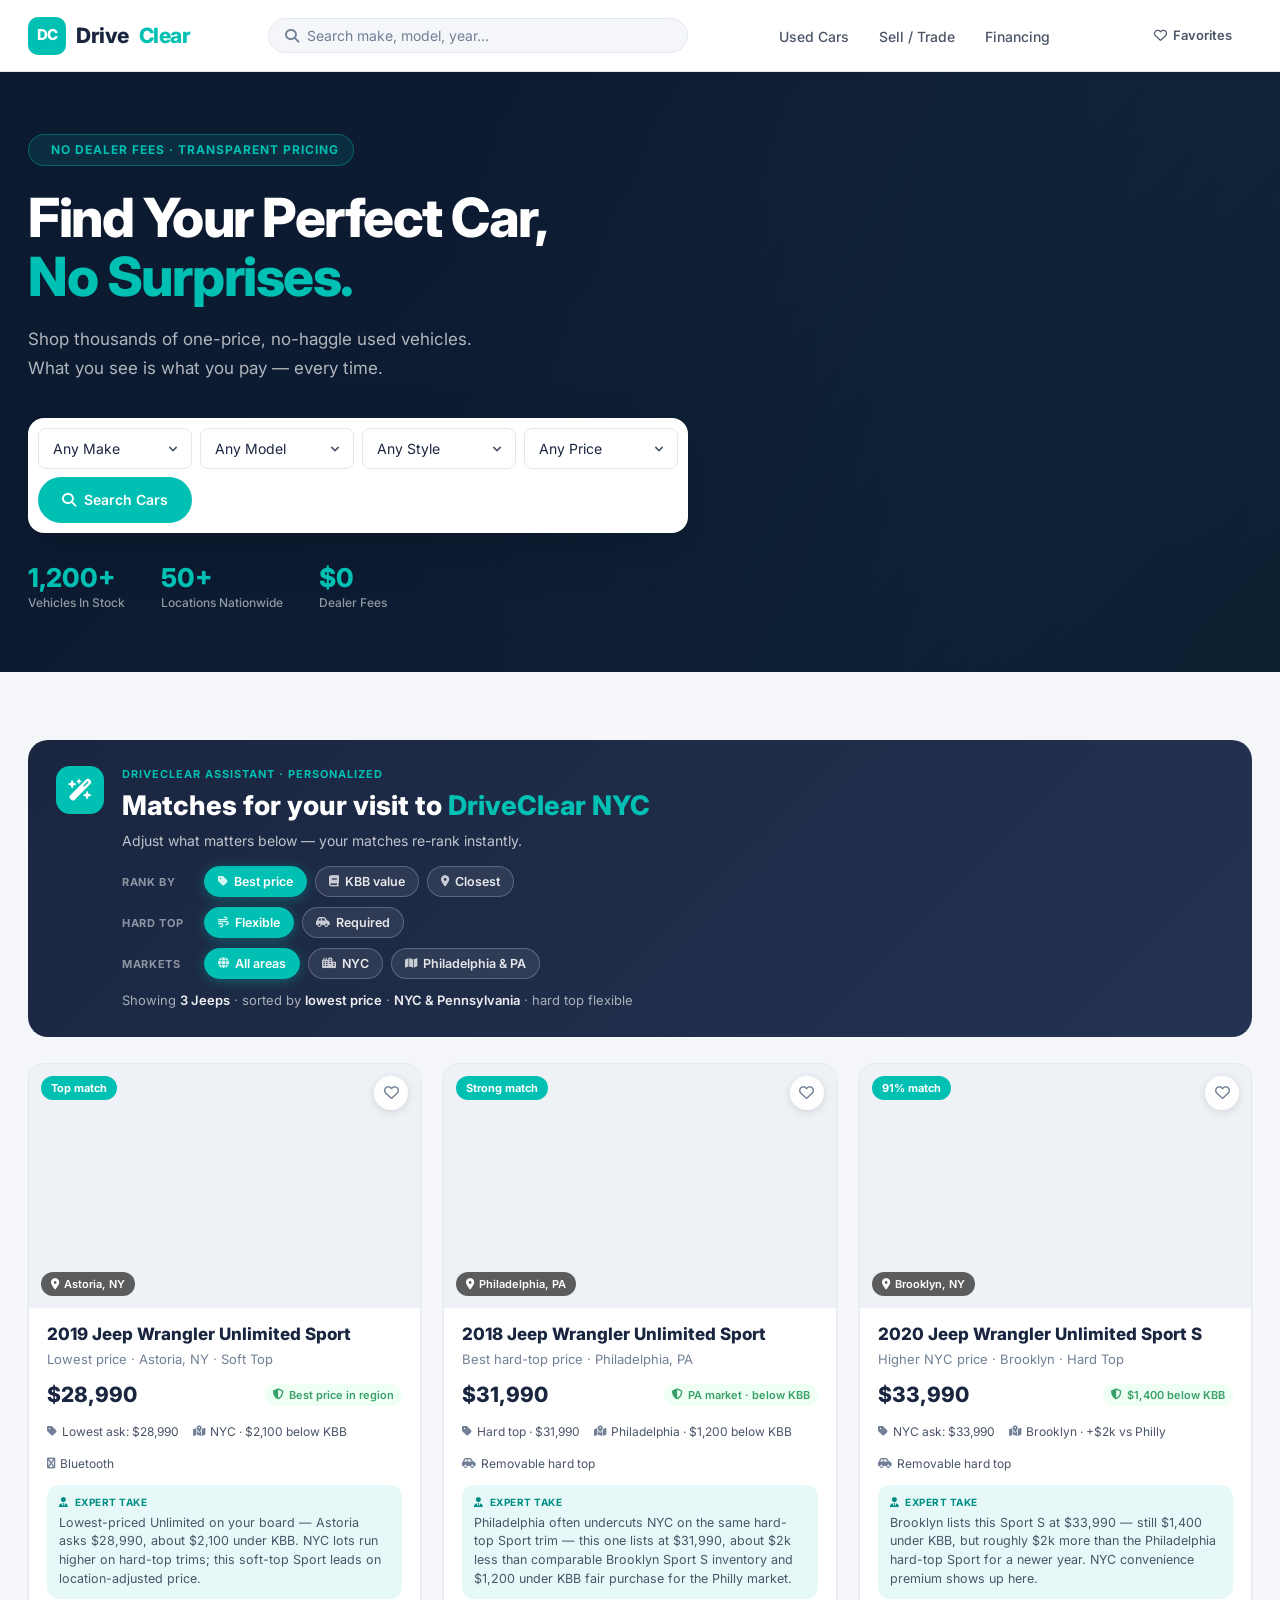
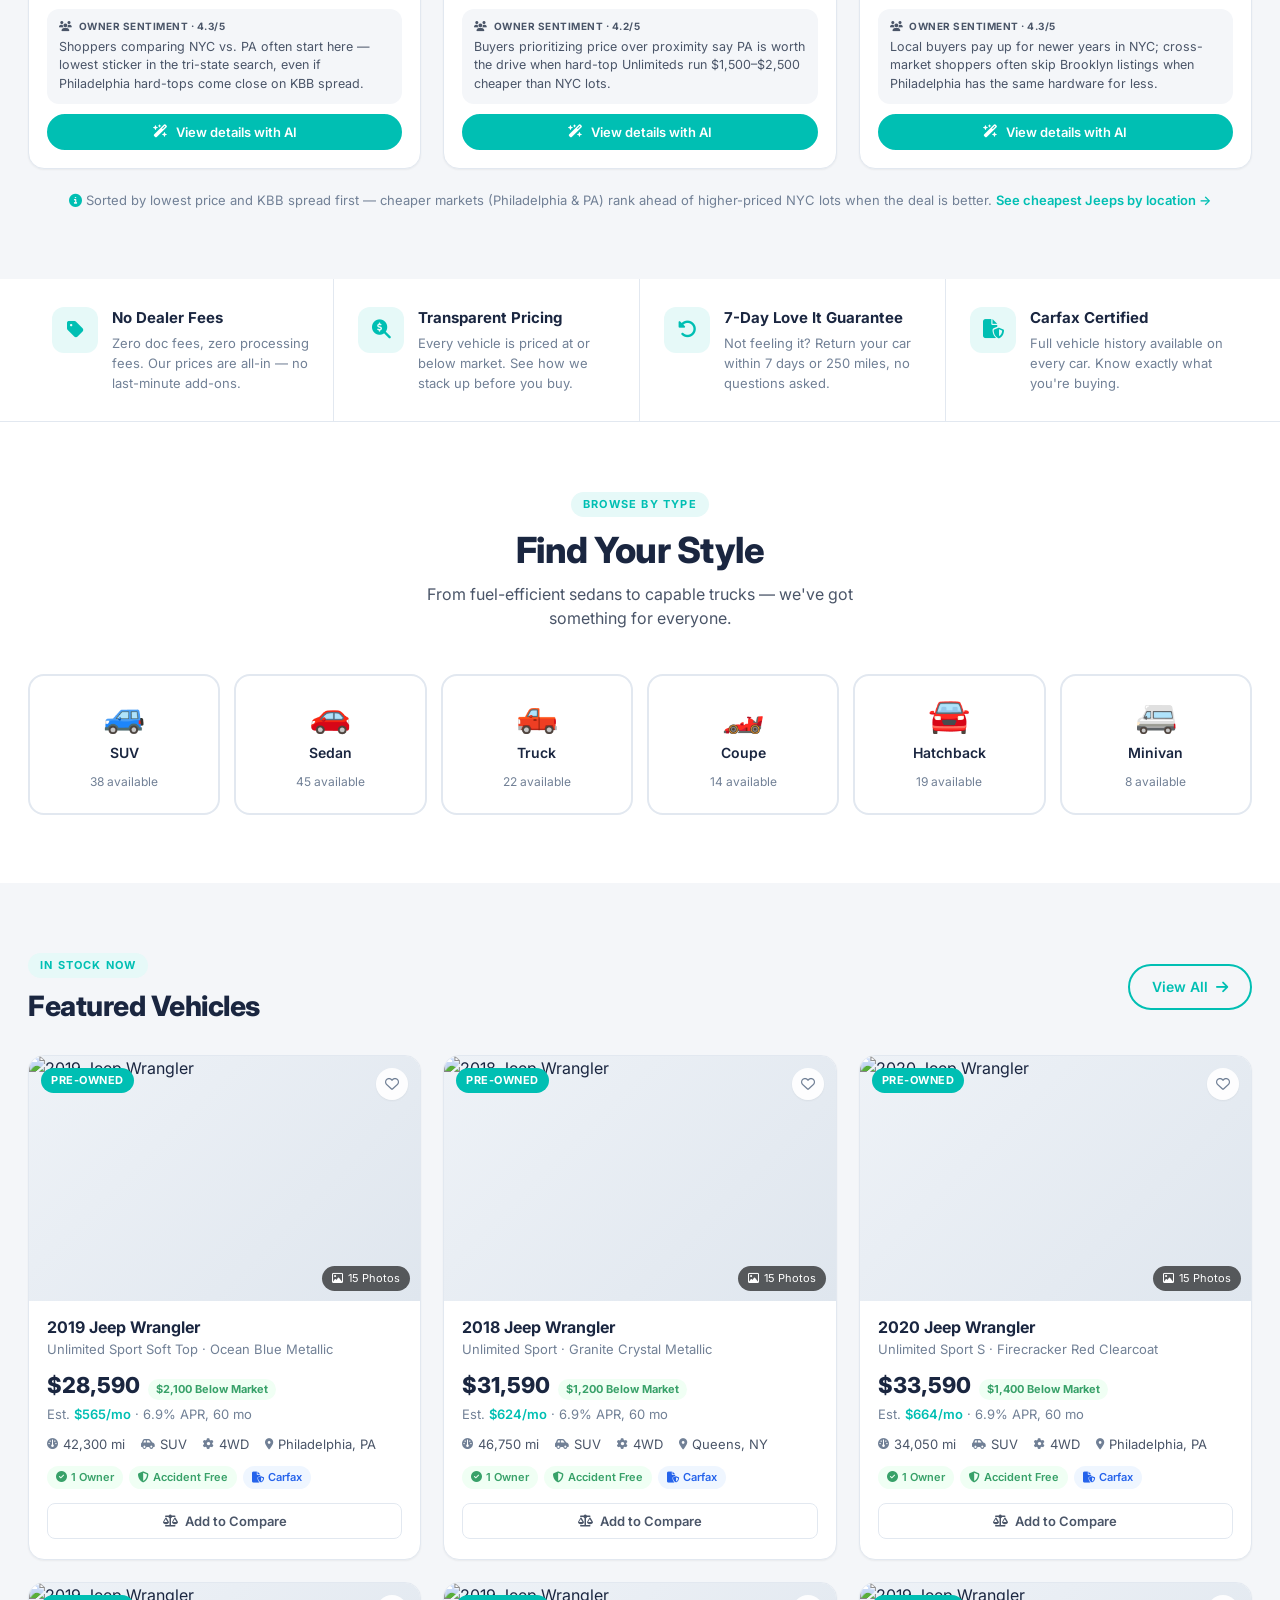
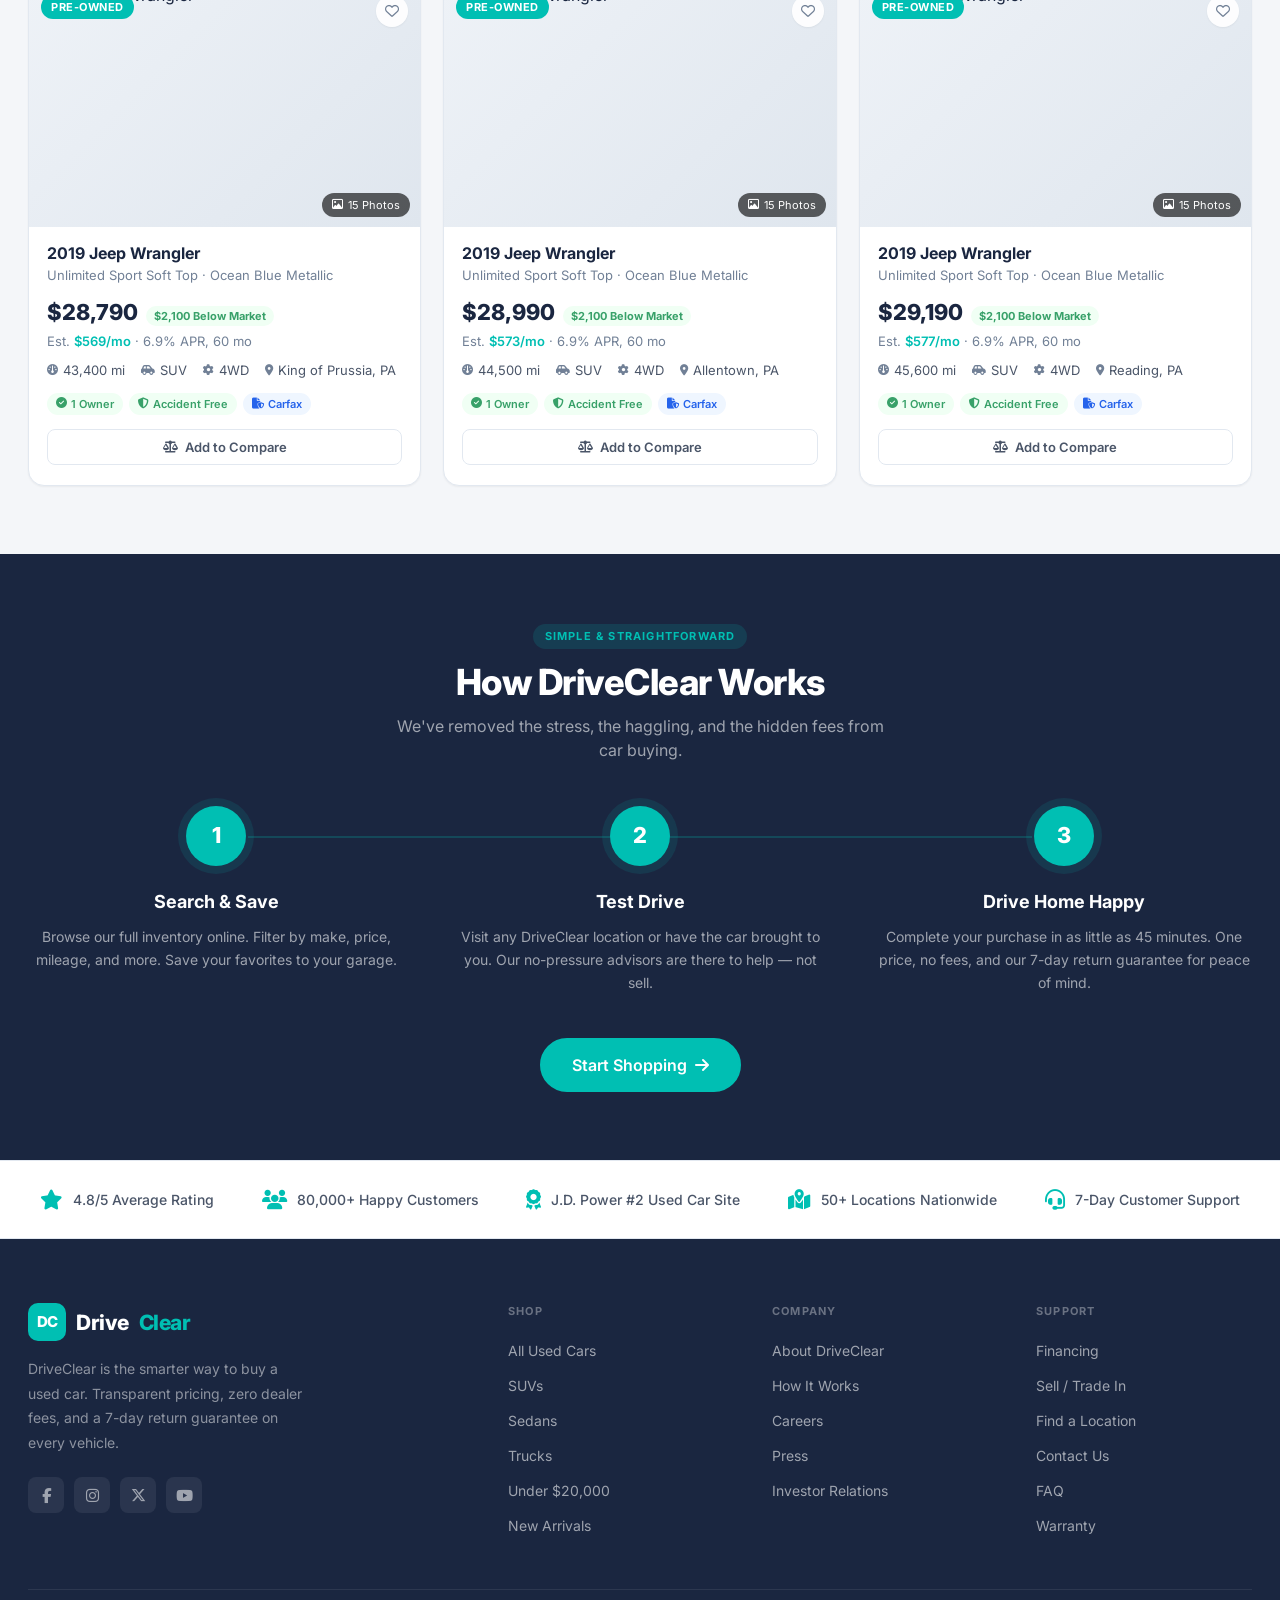
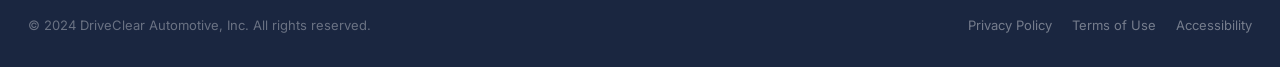
==== commit af8d69f7: "Add VDP AI assist overlay layout and study prototype updates. Introduce category-based right-panel o" ====
--- a/index.html
+++ b/index.html
@@ -43,11 +43,11 @@
 </nav>
 
 <!-- ═══════════════════════ HERO ═══════════════════════ -->
-<section class="hero" id="hero" aria-label="Hero">
+<section class="hero" aria-label="Hero">
   <div class="hero-bg" aria-hidden="true"></div>
   <div class="hero-overlay" aria-hidden="true"></div>
-  <div class="container hero-inner">
-    <div class="hero-content" id="hero-default">
+  <div class="container" style="width:100%">
+    <div class="hero-content">
       <div class="hero-eyebrow">
         <i class="fa-solid fa-badge-check"></i> No Dealer Fees · Transparent Pricing
       </div>
@@ -115,14 +115,6 @@
         </div>
       </div>
     </div>
-
-    <div class="ai-bp ai-bp-hero" id="ai-buy-progress" hidden aria-label="First-time buyer progress"></div>
-
-    <div class="hero-bp-search" id="hero-bp-search" hidden>
-      <a href="srp.html" class="btn btn-primary btn-sm hero-bp-search-btn" id="hero-bp-search-btn">
-        <i class="fa-solid fa-search"></i> Search Cars
-      </a>
-    </div>
   </div>
 </section>
 
@@ -135,6 +127,8 @@
         <div class="ai-rec-eyebrow">DriveClear Assistant · Personalized</div>
         <h2 class="ai-rec-title" id="ai-rec-title">Matches for your visit</h2>
         <p class="ai-rec-sub" id="ai-rec-sub"></p>
+        <div class="ai-rec-controls" id="ai-rec-controls" hidden></div>
+        <p class="ai-rec-status" id="ai-rec-status" hidden></p>
       </div>
     </div>
 
--- a/css/styles.css
+++ b/css/styles.css
@@ -225,19 +225,6 @@
   background: linear-gradient(105deg, rgba(12,26,48,0.92) 35%, rgba(12,26,48,0.45) 75%, rgba(12,26,48,0.2));
 }
 .hero-content { position: relative; z-index: 1; max-width: 660px; }
-.hero-inner { width: 100%; position: relative; z-index: 1; }
-.hero--buying-progress {
-  align-items: flex-start; padding: 44px 0 52px; min-height: auto;
-}
-.hero--buying-progress .hero-inner { max-width: 100%; }
-.hero--buying-progress #hero-default { display: none; }
-.hero-bp-search {
-  margin-top: 18px; text-align: center; position: relative; z-index: 1;
-}
-.hero-bp-search-btn {
-  display: inline-flex; align-items: center; gap: 6px;
-  padding: 9px 18px; font-size: 13px; box-shadow: var(--sh-sm);
-}
 .hero-eyebrow {
   display: inline-flex; align-items: center; gap: 8px;
   background: rgba(0,191,179,0.12); border: 1px solid rgba(0,191,179,0.35);
@@ -292,10 +279,42 @@
 }
 .ai-rec-title { font-size: clamp(20px, 2.6vw, 27px); font-weight: 800; line-height: 1.2; margin-bottom: 8px; }
 .ai-rec-title .accent { color: var(--teal); }
-.ai-rec-sub { font-size: 14px; color: rgba(255,255,255,0.72); line-height: 1.6; max-width: 760px; }
+.ai-rec-sub { font-size: 14px; color: rgba(255,255,255,0.72); line-height: 1.6; max-width: 760px; margin-bottom: 14px; }
 .ai-rec-sub strong { color: #fff; font-weight: 600; }
 
+.ai-rec-controls {
+  display: flex; flex-direction: column; gap: 10px;
+  margin-top: 4px; max-width: 820px;
+}
+.ai-rec-control-row {
+  display: flex; align-items: center; gap: 10px; flex-wrap: wrap;
+}
+.ai-rec-control-label {
+  font-size: 11px; font-weight: 700; text-transform: uppercase; letter-spacing: 0.06em;
+  color: rgba(255,255,255,0.5); min-width: 72px; flex-shrink: 0;
+}
+.ai-rec-pills { display: flex; flex-wrap: wrap; gap: 8px; }
+.ai-rec-pill {
+  display: inline-flex; align-items: center; gap: 6px;
+  padding: 7px 13px; border-radius: var(--r-full);
+  border: 1px solid rgba(255,255,255,0.22); background: rgba(255,255,255,0.08);
+  color: rgba(255,255,255,0.88); font-size: 12.5px; font-weight: 600;
+  cursor: pointer; transition: all 0.18s; font-family: inherit;
+}
+.ai-rec-pill i { font-size: 11px; opacity: 0.85; }
+.ai-rec-pill:hover { background: rgba(255,255,255,0.14); border-color: rgba(255,255,255,0.35); }
+.ai-rec-pill.active {
+  background: var(--teal); border-color: var(--teal); color: #fff;
+  box-shadow: 0 2px 12px rgba(0,191,179,0.35);
+}
+.ai-rec-status {
+  font-size: 13px; color: rgba(255,255,255,0.62); margin: 12px 0 0; max-width: 760px;
+}
+.ai-rec-status strong { color: rgba(255,255,255,0.92); font-weight: 600; }
+
 .ai-rec-grid { display: grid; grid-template-columns: repeat(3, 1fr); gap: 22px; }
+.ai-rec-grid.ai-rec-grid-2 { grid-template-columns: repeat(2, 1fr); }
+.ai-rec-grid.ai-rec-grid-1 { grid-template-columns: 1fr; max-width: 420px; }
 .ai-rec-card {
   background: #fff; border: 1px solid var(--border); border-radius: var(--r-xl);
   overflow: hidden; box-shadow: var(--sh-xs); transition: all 0.22s;
@@ -391,127 +410,11 @@
 .ai-rec-foot a { color: var(--teal); font-weight: 600; }
 .ai-rec-foot a:hover { text-decoration: underline; }
 
-/* First-time buyer progress + AI (homepage) — simple educational steps */
-.ai-bp {
-  margin-bottom: 28px; padding: 20px 22px; border: 1px solid var(--border);
-  border-radius: var(--r-xl); background: #fff; box-shadow: var(--sh-xs);
-}
-.ai-bp-hero {
-  width: 100%; margin: 0; padding: 28px 32px 26px;
-  border-radius: var(--r-2xl); box-shadow: 0 24px 64px rgba(0, 0, 0, 0.28);
-  border-color: rgba(255, 255, 255, 0.12);
-}
-.ai-bp-hero .ai-bp-title { font-size: clamp(20px, 2.8vw, 26px); letter-spacing: -0.4px; }
-.ai-bp-hero .ai-bp-head { margin-bottom: 10px; }
-.ai-bp-summary {
-  font-size: 15px; color: var(--text-mid); line-height: 1.6; margin: 0 0 18px; max-width: 720px;
-}
-.ai-bp-summary strong { color: var(--teal-xdark); font-weight: 700; }
-.ai-bp-hero .ai-bp-steps { margin-bottom: 16px; }
-.ai-bp-hero .ai-bp-step { padding: 12px 8px; }
-.ai-bp-hero .ai-bp-step-label { font-size: 12px; }
-.ai-bp-head { display: flex; justify-content: space-between; align-items: flex-start; gap: 16px; margin-bottom: 14px; flex-wrap: wrap; }
-.ai-bp-assistant-id { display: flex; align-items: flex-start; gap: 14px; }
-.ai-bp-assistant-avatar {
-  width: 44px; height: 44px; flex-shrink: 0; border-radius: 14px;
-  background: linear-gradient(135deg, var(--teal) 0%, var(--teal-xdark) 100%);
-  color: #fff; display: flex; align-items: center; justify-content: center; font-size: 18px;
-  box-shadow: 0 0 0 3px rgba(0, 191, 179, 0.15);
-}
-.ai-bp-assistant-brand {
-  font-size: 11px; font-weight: 700; text-transform: uppercase; letter-spacing: 0.6px; color: var(--teal); margin-bottom: 4px;
-}
-.ai-bp-assistant-status {
-  display: flex; align-items: center; gap: 6px; font-size: 12px; color: var(--text-light); margin-top: 4px;
-}
-.ai-bp-eyebrow { font-size: 11px; font-weight: 700; text-transform: uppercase; letter-spacing: 0.5px; color: var(--teal); margin-bottom: 4px; }
-.ai-bp-title { font-size: 16px; font-weight: 800; color: var(--text-dark); margin: 0; line-height: 1.35; }
-.ai-bp-step-count { font-size: 13px; color: var(--text-mid); white-space: nowrap; }
-.ai-bp-step-count strong { color: var(--teal-xdark); }
-.ai-bp-steps {
-  display: grid; grid-template-columns: repeat(var(--bp-steps, 5), 1fr); gap: 10px; margin-bottom: 16px;
-}
-.ai-bp-step-wrap { display: flex; flex-direction: column; gap: 6px; min-width: 0; }
-.ai-bp-step-wrap-current .ai-bp-step { border-color: var(--teal); box-shadow: 0 0 0 1px rgba(0, 191, 179, 0.25); }
-.ai-bp-step-wrap-upcoming { opacity: 0.72; }
-.ai-bp-step-wrap-upcoming:hover { opacity: 1; }
-.ai-bp-step {
-  display: flex; flex-direction: column; align-items: center; gap: 5px; padding: 10px 6px;
-  border: 1px solid var(--border); border-radius: var(--r-lg); background: #fff;
-  cursor: pointer; font-family: inherit; text-align: center; transition: border-color 0.15s, box-shadow 0.15s;
-  width: 100%;
-}
-.ai-bp-step:hover { border-color: var(--teal); }
-.ai-bp-step-done { background: var(--bg); }
-.ai-bp-step-done .ai-bp-step-icon { color: var(--teal); }
-.ai-bp-step-current { border-color: var(--teal); }
-.ai-bp-step-selected { box-shadow: 0 0 0 2px rgba(0, 191, 179, 0.35); }
-.ai-bp-step-upcoming { opacity: 1; }
-.ai-bp-step-icon { font-size: 14px; color: var(--text-light); line-height: 1; min-height: 14px; }
-.ai-bp-step-num { font-size: 12px; font-weight: 800; }
-.ai-bp-step-label { font-size: 11px; font-weight: 600; color: var(--text-dark); line-height: 1.25; }
-.ai-bp-step-go {
-  display: block; width: 100%; padding: 6px 8px; border-radius: var(--r);
-  font-size: 10px; font-weight: 700; text-align: center; text-decoration: none;
-  border: 1px solid var(--border); background: #fff; color: var(--text-mid);
-  cursor: pointer; font-family: inherit; line-height: 1.3; transition: all 0.15s;
-}
-.ai-bp-step-go:hover { border-color: var(--teal); color: var(--teal-xdark); background: var(--teal-light); }
-.ai-bp-step-go-current {
-  background: var(--teal); border-color: var(--teal); color: #fff;
-}
-.ai-bp-step-go-current:hover { background: var(--teal-dark, #00a89e); color: #fff; }
-.ai-bp-step-go-done { background: var(--bg); }
-.ai-bp-action-btn {
-  width: auto; justify-content: center; display: inline-flex; align-items: center; gap: 6px;
-  padding: 8px 14px; font-size: 13px; text-decoration: none;
-}
-.ai-bp-action-btn i { font-size: 11px; }
-.ai-bp-panel {
-  margin-top: 4px; padding-top: 14px; border-top: 1px solid var(--border);
-}
-.ai-bp-insights {
-  border: 1px solid var(--border); border-radius: var(--r-xl); overflow: hidden;
-  background: #fff; margin-bottom: 12px;
-}
-.ai-bp-insights-head {
-  display: flex; align-items: center; gap: 12px; padding: 14px 16px;
-  background: linear-gradient(135deg, var(--navy) 0%, var(--navy-mid) 100%); color: #fff;
-}
-.ai-bp-insights-spark {
-  width: 36px; height: 36px; flex-shrink: 0; border-radius: 10px;
-  background: linear-gradient(135deg, var(--teal) 0%, #7c3aed 100%);
-  display: flex; align-items: center; justify-content: center; font-size: 15px;
-}
-.ai-bp-insights-tag {
-  font-size: 9px; font-weight: 800; letter-spacing: 1.2px; color: var(--teal); margin-bottom: 2px;
-}
-.ai-bp-insights-title { font-size: 15px; font-weight: 800; line-height: 1.25; }
-.ai-bp-insights-body { padding: 14px 16px 10px; display: flex; flex-direction: column; gap: 10px; }
-.ai-bp-insight {
-  background: var(--bg); border: 1px solid var(--border); border-radius: var(--r-lg); padding: 11px 13px;
-}
-.ai-bp-insight-label {
-  font-size: 11px; font-weight: 700; text-transform: uppercase; letter-spacing: 0.4px;
-  color: var(--teal-xdark); margin-bottom: 5px; display: flex; align-items: center; gap: 6px;
-}
-.ai-bp-insight-label i { font-size: 11px; opacity: 0.9; }
-.ai-bp-insight p { font-size: 13px; color: var(--text-mid); line-height: 1.55; margin: 0; }
-.ai-bp-insight p strong { color: var(--text-dark); font-weight: 600; }
-.ai-bp-insights-foot {
-  padding: 10px 16px 12px; font-size: 11px; color: var(--text-light); text-align: center;
-  border-top: 1px solid var(--border); background: var(--bg);
-}
-.ai-bp-insights-foot i { color: var(--teal); margin-right: 4px; }
-.ai-bp-action-row { margin-bottom: 0; margin-top: 4px; }
-
 @media (max-width: 900px) {
-  .ai-bp-steps { grid-template-columns: repeat(2, 1fr); }
-  .ai-bp-hero { padding: 22px 18px 20px; }
-  .hero--buying-progress { padding: 28px 0 36px; }
-  .ai-bp-step-go { font-size: 9px; padding: 5px 6px; }
   .ai-rec-grid { grid-template-columns: 1fr; }
   .ai-rec-banner { flex-direction: column; gap: 12px; }
+  .ai-rec-control-row { align-items: flex-start; flex-direction: column; gap: 6px; }
+  .ai-rec-control-label { min-width: 0; }
 }
 
 /* ============================================================
@@ -596,11 +499,8 @@
   position: absolute; top: 12px; left: 12px;
   padding: 4px 10px; border-radius: var(--r-full);
   font-size: 11px; font-weight: 700; text-transform: uppercase; letter-spacing: 0.5px;
-}
-.badge-great-deal { background: var(--success); color: #fff; }
-.badge-hot-deal { background: var(--red); color: #fff; }
-.badge-priced-to-sell { background: var(--warning); color: #fff; }
-.badge-low-miles { background: var(--teal); color: #fff; }
+  background: var(--teal); color: #fff;
+}
 
 .v-photo-count {
   position: absolute; bottom: 10px; right: 10px;
@@ -717,13 +617,6 @@
   font-size: 14px; color: var(--text-dark); background: #fff; cursor: pointer; outline: none;
 }
 .srp-sort-wrap select:focus { border-color: var(--teal); }
-.srp-price-wrap { display: flex; align-items: center; gap: 8px; font-size: 14px; color: var(--text-mid); white-space: nowrap; }
-.srp-price-label { font-weight: 500; }
-.srp-price-select {
-  padding: 8px 14px; border: 1px solid var(--border); border-radius: var(--r-full);
-  font-size: 14px; color: var(--text-dark); background: #fff; cursor: pointer; outline: none;
-}
-.srp-price-select:focus { border-color: var(--teal); }
 .filter-toggle-btn { display: none; }
 
 .srp-body { display: grid; grid-template-columns: 276px 1fr; gap: 24px; padding: 24px 0 72px; align-items: start; }
@@ -788,36 +681,9 @@
   color: var(--text-mid); background: transparent; transition: all 0.15s;
 }
 .fp-mode-btn i { font-size: 12px; }
-.fp-mode-btn:not(.active) { border: 1.5px solid transparent; }
-.fp-mode-btn:not(.active):hover {
-  background: #fff;
-  color: var(--navy);
-  border-style: solid;
-  border-color: var(--border);
-  box-shadow: 0 1px 6px rgba(26, 38, 64, 0.1);
-  font-weight: 700;
-}
-.fp-mode-btn:not(.active):hover i { color: var(--teal); }
-.fp-mode-btn.active {
-  background: #fff; color: var(--navy); font-weight: 700;
-  box-shadow: 0 2px 10px rgba(26, 38, 64, 0.12);
-  border: 1px solid var(--border-mid, var(--border));
-}
+.fp-mode-btn:hover { color: var(--text-dark); }
+.fp-mode-btn.active { background: #fff; color: var(--navy); box-shadow: var(--sh-xs); }
 .fp-mode-btn.active i { color: var(--teal); }
-.fp-mode-btn.active:hover {
-  background: #fff;
-  color: var(--navy);
-  box-shadow: 0 2px 10px rgba(26, 38, 64, 0.12);
-}
-
-/* Ask ChatGPT — noticeable when idle, same hover/selected as Filters */
-.fp-mode-btn-gpt:not(.active) {
-  border-style: dashed;
-  border-color: rgba(0, 191, 179, 0.55);
-  color: var(--teal-xdark);
-  font-weight: 700;
-}
-.fp-mode-btn-gpt:not(.active) i { color: var(--teal); font-size: 13px; }
 
 /* Mode visibility */
 .filter-panel.mode-ai .fp-manual { display: none; }
@@ -863,15 +729,6 @@
 .fp-msg-ai strong { color: #fff; }
 .fp-msg-ai em { color: var(--teal); font-style: normal; }
 .fp-msg-user { background: var(--teal); color: #fff; border-bottom-right-radius: 4px; align-self: flex-end; font-weight: 500; }
-.fp-chat-divider {
-  display: flex; align-items: center; gap: 10px; align-self: stretch;
-  font-size: 10px; font-weight: 700; letter-spacing: 0.6px; text-transform: uppercase;
-  color: rgba(255,255,255,0.45); margin: 4px 0;
-}
-.fp-chat-divider::before, .fp-chat-divider::after {
-  content: ''; flex: 1; height: 1px; background: rgba(255,255,255,0.14);
-}
-.fp-chat-divider span { white-space: nowrap; }
 .fp-chat-chips { display: flex; flex-wrap: wrap; gap: 6px; margin-bottom: 10px; }
 .fp-chip {
   font-size: 11px; font-weight: 600; color: rgba(255,255,255,0.9);
@@ -925,7 +782,162 @@
 .bc-inner a:hover { text-decoration: underline; }
 .bc-inner i { font-size: 10px; }
 
-.vdp-wrap { display: grid; grid-template-columns: 1fr 380px; gap: 28px; padding: 28px 0 72px; align-items: start; }
+.vdp-wrap {
+  display: grid; grid-template-columns: 1fr 380px; gap: 28px;
+  padding: 0 0 72px; align-items: start;
+  transition: grid-template-columns 0.25s ease;
+}
+.vdp-wrap.is-overview {
+  grid-template-columns: minmax(0, 2fr) minmax(0, 1fr);
+  align-items: stretch;
+}
+.vdp-wrap.is-expanded:not(.is-overview) {
+  grid-template-columns: minmax(0, 280px) minmax(0, 1fr);
+}
+.vdp-wrap.is-overview .gallery {
+  display: flex;
+  flex-direction: column;
+  min-height: min(calc(100vh - 140px), 880px);
+}
+.vdp-wrap.is-overview .vdp-primary {
+  position: sticky;
+  top: calc(var(--nav-h, 72px) + 16px);
+  align-self: start;
+}
+.vdp-wrap.is-overview .g-main {
+  flex: 1 1 auto;
+  aspect-ratio: auto;
+  min-height: 0;
+}
+.vdp-primary { min-width: 0; }
+.vdp-cat-block { margin-bottom: 16px; }
+.vdp-cat-block:last-child { margin-bottom: 0; }
+.vdp-sec-title i { color: var(--teal); margin-right: 8px; font-size: 0.92em; }
+
+.vdp-sidebar-shell {
+  position: relative;
+  display: flex;
+  flex-direction: column;
+}
+.vdp-sidebar-shell.is-expanded:has(.vdp-cat-overlay.open) { min-height: min(70vh, 680px); }
+.vdp-sidebar-base { position: relative; z-index: 1; }
+.vdp-sidebar-shell.is-overview .vdp-cat-overlay { display: none; }
+
+.vdp-cat-overlay {
+  position: absolute;
+  inset: 0;
+  z-index: 6;
+  display: flex;
+  flex-direction: column;
+  background: #fff;
+  border-radius: var(--r-xl);
+  border: 1px solid var(--border);
+  box-shadow: var(--sh-xl);
+  opacity: 0;
+  transform: translateY(10px);
+  pointer-events: none;
+  transition: opacity 0.22s ease, transform 0.22s ease;
+}
+.vdp-cat-overlay.open {
+  opacity: 1;
+  transform: translateY(0);
+  pointer-events: auto;
+}
+.vdp-cat-overlay-head {
+  display: flex;
+  align-items: center;
+  justify-content: space-between;
+  gap: 12px;
+  padding: 14px 16px;
+  border-bottom: 1px solid var(--border);
+  background: linear-gradient(135deg, var(--navy) 0%, #1e3354 100%);
+  color: #fff;
+  border-radius: var(--r-xl) var(--r-xl) 0 0;
+  flex-shrink: 0;
+}
+.vdp-cat-overlay-title { font-size: 15px; font-weight: 800; margin: 0; }
+.vdp-cat-overlay-body {
+  flex: 1;
+  overflow-y: auto;
+  padding: 16px;
+}
+.vdp-cat-overlay-body .vdp-section,
+.vdp-cat-overlay-body .vdp-card {
+  box-shadow: none;
+  margin-bottom: 0;
+}
+.vdp-detail-pool { display: none; }
+
+/* VDP AI command bar */
+.vdp-ai-command {
+  margin: 8px 0 24px;
+  background: linear-gradient(135deg, var(--navy) 0%, #1e3354 55%, #0f766e 100%);
+  border-radius: var(--r-xl);
+  padding: 22px 24px;
+  color: #fff;
+  box-shadow: var(--sh-lg);
+}
+.vdp-ai-command-inner { display: flex; flex-direction: column; gap: 16px; }
+.vdp-ai-command-top {
+  display: flex; align-items: flex-start; justify-content: space-between; gap: 16px; flex-wrap: wrap;
+}
+.vdp-ai-command-id { display: flex; align-items: flex-start; gap: 14px; flex: 1; min-width: 220px; }
+.vdp-ai-command-avatar {
+  width: 46px; height: 46px; border-radius: 14px; flex-shrink: 0;
+  display: flex; align-items: center; justify-content: center;
+  background: linear-gradient(135deg, var(--teal), #0d9488);
+  font-size: 20px; box-shadow: 0 4px 14px rgba(0,191,179,0.35);
+}
+.vdp-ai-command-title { font-size: 20px; font-weight: 800; line-height: 1.2; margin-bottom: 4px; }
+.vdp-ai-command-sub { font-size: 14px; line-height: 1.55; color: rgba(255,255,255,0.78); max-width: 620px; }
+.vdp-ai-command-toggle.ai-toggle { position: static; }
+.vdp-ai-command-toggle {
+  background: rgba(255,255,255,0.1) !important;
+  border-color: rgba(255,255,255,0.22) !important;
+  box-shadow: none !important;
+}
+.vdp-ai-command-toggle .ai-toggle-name,
+.vdp-ai-command-toggle .ai-toggle-state { color: #fff; }
+.vdp-ai-command-toggle.on { background: rgba(0,191,179,0.22) !important; border-color: var(--teal) !important; }
+.vdp-ai-categories { display: flex; flex-wrap: wrap; gap: 8px; }
+.vdp-ai-cat {
+  display: inline-flex; align-items: center; gap: 7px;
+  padding: 9px 14px; border-radius: var(--r-full);
+  border: 1px solid rgba(255,255,255,0.18); background: rgba(255,255,255,0.08);
+  color: rgba(255,255,255,0.88); font-size: 13px; font-weight: 600;
+  cursor: pointer; font-family: inherit; transition: all 0.16s;
+}
+.vdp-ai-cat i { font-size: 12px; opacity: 0.85; }
+.vdp-ai-cat:hover { background: rgba(255,255,255,0.16); border-color: rgba(255,255,255,0.3); }
+.vdp-ai-cat.active {
+  background: #fff; color: var(--navy); border-color: #fff;
+  box-shadow: 0 4px 14px rgba(0,0,0,0.12);
+}
+
+/* Transparency + history blocks */
+.vdp-transparency-grid { display: flex; flex-direction: column; gap: 12px; }
+.vdp-trans-item {
+  display: flex; align-items: flex-start; gap: 14px;
+  padding: 14px 16px; border-radius: var(--r-lg); background: var(--bg);
+}
+.vdp-trans-icon {
+  width: 40px; height: 40px; border-radius: 50%; flex-shrink: 0;
+  display: flex; align-items: center; justify-content: center;
+  background: var(--teal-light); color: var(--teal-xdark); font-size: 16px;
+}
+.vdp-trans-title { font-size: 12px; font-weight: 700; text-transform: uppercase; letter-spacing: 0.5px; color: var(--text-light); margin-bottom: 3px; }
+.vdp-trans-val { font-size: 14px; font-weight: 600; color: var(--text-dark); line-height: 1.5; }
+.vdp-card-mini-title { font-size: 15px; font-weight: 700; margin-bottom: 12px; color: var(--text-dark); }
+.vdp-card-mini-title i { color: var(--teal); margin-right: 6px; }
+.vdp-history-badges { display: flex; flex-direction: column; gap: 8px; }
+.vdp-hist-badge {
+  display: flex; align-items: center; gap: 8px; font-size: 13px; font-weight: 600;
+  padding: 10px 12px; border-radius: var(--r-lg); background: var(--bg); color: var(--text-dark);
+}
+.vdp-hist-badge i { color: var(--success); font-size: 14px; }
+.vdp-card-transparency .vdp-price { margin-bottom: 5px; }
+.vdp-card-transparency .vdp-mkt-pill { margin-bottom: 14px; }
+.vdp-card-transparency .vdp-flags { padding-top: 0; margin-top: 0; border-top: none; }
 
 /* Gallery */
 .gallery { background: #fff; border-radius: var(--r-xl); border: 1px solid var(--border); overflow: hidden; }
@@ -961,69 +973,6 @@
   background: #fff; border-radius: var(--r-xl); border: 1px solid var(--border);
   padding: 22px 24px;
 }
-.vdp-msg-title { font-size: 15px; font-weight: 700; margin: 0 0 6px; color: var(--text-dark); }
-.vdp-msg-sub { font-size: 13px; color: var(--text-mid); line-height: 1.5; margin: 0 0 14px; }
-
-/* VDP Send Message Modal */
-.vmodal { position: fixed; inset: 0; z-index: 2500; display: flex; align-items: center; justify-content: center; padding: 20px; }
-.vmodal[hidden] { display: none; }
-.vmodal-backdrop { position: absolute; inset: 0; background: rgba(10, 18, 36, 0.65); backdrop-filter: blur(4px); }
-.vmodal-panel {
-  position: relative; width: 100%; max-width: 520px; max-height: calc(100vh - 40px);
-  background: #fff; border-radius: var(--r-2xl); overflow: hidden;
-  display: flex; flex-direction: column; box-shadow: 0 24px 64px rgba(0,0,0,0.28);
-  animation: vmodalIn 0.28s cubic-bezier(0.4, 0, 0.2, 1);
-}
-@keyframes vmodalIn { from { transform: translateY(16px) scale(0.98); opacity: 0; } to { transform: none; opacity: 1; } }
-.vmodal-head {
-  display: flex; align-items: flex-start; justify-content: space-between; gap: 16px;
-  padding: 22px 24px; border-bottom: 1px solid var(--border); flex-shrink: 0;
-}
-.vmodal-eyebrow { font-size: 11px; font-weight: 700; text-transform: uppercase; letter-spacing: 1.2px; color: var(--teal); margin-bottom: 4px; }
-.vmodal-title { font-size: 20px; font-weight: 800; color: var(--text-dark); margin: 0; letter-spacing: -0.3px; }
-.vmodal-close {
-  width: 36px; height: 36px; border-radius: 50%; background: var(--bg); flex-shrink: 0;
-  display: flex; align-items: center; justify-content: center; color: var(--text-mid); font-size: 15px;
-}
-.vmodal-close:hover { background: var(--border); color: var(--text-dark); }
-.vmodal-compose { padding: 20px 24px 24px; overflow-y: auto; }
-.vmodal-veh {
-  display: flex; align-items: center; gap: 14px; padding: 12px 14px;
-  background: var(--bg); border: 1px solid var(--border); border-radius: var(--r-lg); margin-bottom: 16px;
-}
-.vmodal-veh img { width: 72px; height: 54px; object-fit: cover; border-radius: var(--r); flex-shrink: 0; }
-.vmodal-veh-name { font-size: 14px; font-weight: 700; color: var(--text-dark); line-height: 1.25; }
-.vmodal-veh-meta { font-size: 12px; color: var(--text-light); margin-top: 3px; }
-.vmodal-sub { font-size: 13px; color: var(--text-mid); line-height: 1.55; margin: 0 0 14px; }
-.vmodal-generate { margin-bottom: 14px; }
-.vmodal-fields { display: grid; grid-template-columns: 1fr 1fr; gap: 12px 14px; margin-bottom: 14px; }
-.vmodal-field { min-width: 0; }
-.vmodal-field:first-child { grid-column: 1 / -1; }
-.vmodal-label { display: block; font-size: 12px; font-weight: 600; color: var(--text-mid); margin-bottom: 6px; }
-.vmodal-input {
-  width: 100%; padding: 10px 12px; border: 1px solid var(--border); border-radius: var(--r);
-  font-family: inherit; font-size: 14px; color: var(--text-dark); background: #fff; outline: none;
-}
-.vmodal-input:focus { border-color: var(--teal); box-shadow: 0 0 0 2px rgba(0, 191, 179, 0.15); }
-.vmodal-input.is-invalid { border-color: #e11d48; box-shadow: 0 0 0 2px rgba(225, 29, 72, 0.12); }
-.vmodal-textarea {
-  width: 100%; padding: 12px 14px; border: 1px solid var(--border); border-radius: var(--r-lg);
-  font-family: inherit; font-size: 13.5px; line-height: 1.55; color: var(--text-dark);
-  resize: vertical; min-height: 140px; margin-bottom: 10px; outline: none;
-}
-.vmodal-textarea:focus { border-color: var(--teal); box-shadow: 0 0 0 2px rgba(0, 191, 179, 0.15); }
-.vmodal-send { margin-top: 8px; }
-.vmodal-note { font-size: 11px; color: var(--text-light); text-align: center; margin: 14px 0 0; }
-.vmodal-note i { color: var(--teal); margin-right: 4px; }
-.vmodal-success { padding: 36px 28px 28px; text-align: center; }
-.vmodal-success-icon { font-size: 48px; color: var(--success); margin-bottom: 14px; }
-.vmodal-success-title { font-size: 20px; font-weight: 800; color: var(--text-dark); margin: 0 0 10px; }
-.vmodal-success-text { font-size: 14px; color: var(--text-mid); line-height: 1.6; margin: 0 0 22px; }
-
-@media (max-width: 520px) {
-  .vmodal-fields { grid-template-columns: 1fr; }
-  .vmodal-field:first-child { grid-column: auto; }
-}
 .vdp-year-tag { font-size: 13px; color: var(--text-light); margin-bottom: 4px; }
 .vdp-title-h { font-size: 22px; font-weight: 800; color: var(--text-dark); line-height: 1.2; margin-bottom: 4px; }
 .vdp-trim-tag { font-size: 14px; color: var(--text-light); margin-bottom: 18px; }
@@ -1067,43 +1016,6 @@
 .feat-item { display: flex; align-items: flex-start; gap: 8px; font-size: 14px; color: var(--text-mid); }
 .feat-item i { color: var(--teal); margin-top: 2px; font-size: 12px; flex-shrink: 0; }
 
-/* VDP First-Time Buyer Checklist */
-.vdp-ft-check { border-color: rgba(0, 191, 179, 0.28); background: linear-gradient(180deg, #fff 0%, var(--teal-light) 140%); }
-.vdp-ft-check-head { display: flex; gap: 14px; align-items: flex-start; margin-bottom: 18px; }
-.vdp-ft-check-icon {
-  width: 42px; height: 42px; flex-shrink: 0; border-radius: 12px;
-  background: var(--teal); color: #fff; display: flex; align-items: center; justify-content: center; font-size: 18px;
-}
-.vdp-ft-check .vdp-sec-title { border-bottom: none; padding-bottom: 0; margin-bottom: 4px; }
-.vdp-ft-check-sub { font-size: 13px; color: var(--text-mid); line-height: 1.55; margin: 0; }
-.vdp-ft-checklist { list-style: none; margin: 0; padding: 0; display: flex; flex-direction: column; gap: 10px; }
-.vdp-ft-check-label { display: flex; gap: 12px; align-items: flex-start; cursor: pointer; }
-.vdp-ft-check-box {
-  position: absolute; opacity: 0; width: 0; height: 0;
-}
-.vdp-ft-check-item {
-  background: #fff; border: 1px solid var(--border); border-radius: var(--r-lg);
-  padding: 12px 14px; transition: border-color 0.15s, opacity 0.15s;
-}
-.vdp-ft-check-item.is-checked { opacity: 0.72; border-color: var(--border-mid); }
-.vdp-ft-check-item.is-checked .vdp-ft-check-title { text-decoration: line-through; color: var(--text-light); }
-.vdp-ft-check-pass { border-left: 3px solid var(--success); }
-.vdp-ft-check-warn { border-left: 3px solid var(--warning); }
-.vdp-ft-check-check { border-left: 3px solid var(--teal); }
-.vdp-ft-check-mark {
-  width: 22px; flex-shrink: 0; text-align: center; margin-top: 1px; font-size: 15px;
-}
-.vdp-ft-check-pass .vdp-ft-check-mark { color: var(--success); }
-.vdp-ft-check-warn .vdp-ft-check-mark { color: var(--warning); }
-.vdp-ft-check-check .vdp-ft-check-mark { color: var(--teal); }
-.vdp-ft-check-body { flex: 1; min-width: 0; }
-.vdp-ft-check-title { display: block; font-size: 14px; font-weight: 700; color: var(--text-dark); margin-bottom: 4px; line-height: 1.3; }
-.vdp-ft-check-detail { display: block; font-size: 13px; color: var(--text-mid); line-height: 1.55; }
-.vdp-ft-check-detail a, .vdp-ft-check-link { color: var(--teal-xdark); font-weight: 600; text-decoration: none; white-space: nowrap; }
-.vdp-ft-check-detail a:hover, .vdp-ft-check-link:hover { text-decoration: underline; }
-.vdp-ft-check-foot { margin: 14px 0 0; font-size: 11px; color: var(--text-light); text-align: center; }
-.vdp-ft-check-foot i { color: var(--teal); margin-right: 4px; }
-
 /* Payment Calc */
 .calc-row { margin-bottom: 16px; }
 .calc-row-label {
@@ -1144,6 +1056,79 @@
   margin-left: auto; width: 22px; height: 22px; background: var(--success);
   border-radius: 50%; display: flex; align-items: center; justify-content: center;
   color: #fff; font-size: 10px; flex-shrink: 0;
+}
+.vdp-history-report { margin-top: 16px; }
+.vdp-carfax-btn {
+  display: flex; align-items: center; gap: 14px; width: 100%;
+  padding: 14px 16px; border-radius: var(--r-lg);
+  border: 1px solid #bfdbfe; background: linear-gradient(135deg, #eff6ff 0%, #f8fbff 100%);
+  text-decoration: none; color: inherit; transition: border-color 0.15s, box-shadow 0.15s, transform 0.15s;
+}
+.vdp-carfax-btn:hover {
+  border-color: #93c5fd; box-shadow: var(--sh-sm); transform: translateY(-1px);
+}
+.vdp-carfax-logo {
+  flex-shrink: 0; padding: 8px 10px; border-radius: 8px;
+  background: #2563eb; color: #fff; font-size: 11px; font-weight: 900; letter-spacing: 0.6px;
+}
+.vdp-carfax-btn-copy { flex: 1; min-width: 0; }
+.vdp-carfax-btn-copy strong { display: block; font-size: 14px; font-weight: 700; color: var(--text-dark); margin-bottom: 2px; }
+.vdp-carfax-btn-copy span { display: block; font-size: 12px; color: var(--text-mid); line-height: 1.4; }
+.vdp-carfax-btn-action {
+  flex-shrink: 0; display: inline-flex; align-items: center; gap: 6px;
+  font-size: 13px; font-weight: 700; color: #2563eb; white-space: nowrap;
+}
+
+/* Carfax report page */
+.carfax-report-page { padding: 28px 0 72px; }
+.carfax-report-head {
+  display: flex; flex-wrap: wrap; align-items: flex-start; justify-content: space-between; gap: 16px;
+  margin-bottom: 24px;
+}
+.carfax-report-brand {
+  display: inline-flex; align-items: center; gap: 10px;
+  padding: 10px 14px; border-radius: var(--r-lg); background: #2563eb; color: #fff;
+  font-size: 13px; font-weight: 900; letter-spacing: 0.8px;
+}
+.carfax-report-meta h1 { font-size: clamp(24px, 3vw, 32px); font-weight: 800; margin: 10px 0 6px; color: var(--text-dark); }
+.carfax-report-meta p { font-size: 14px; color: var(--text-mid); margin: 0; }
+.carfax-report-actions { display: flex; flex-wrap: wrap; gap: 10px; }
+.carfax-summary-grid {
+  display: grid; grid-template-columns: repeat(4, 1fr); gap: 12px; margin-bottom: 24px;
+}
+.carfax-summary-card {
+  background: #fff; border: 1px solid var(--border); border-radius: var(--r-lg);
+  padding: 16px; text-align: center;
+}
+.carfax-summary-card i { font-size: 18px; color: #2563eb; margin-bottom: 8px; }
+.carfax-summary-card .label { font-size: 11px; font-weight: 700; text-transform: uppercase; letter-spacing: 0.4px; color: var(--text-light); }
+.carfax-summary-card .value { font-size: 15px; font-weight: 800; color: var(--text-dark); margin-top: 4px; }
+.carfax-report-panel {
+  background: #fff; border: 1px solid var(--border); border-radius: var(--r-xl);
+  padding: 22px 24px; box-shadow: var(--sh-sm);
+}
+.carfax-report-panel h2 { font-size: 18px; font-weight: 800; margin: 0 0 16px; color: var(--text-dark); }
+.carfax-timeline { display: flex; flex-direction: column; gap: 0; }
+.carfax-event {
+  display: grid; grid-template-columns: 92px 18px 1fr; gap: 14px; align-items: start;
+  padding: 14px 0; border-bottom: 1px solid var(--border);
+}
+.carfax-event:last-child { border-bottom: none; padding-bottom: 0; }
+.carfax-event-date { font-size: 12px; font-weight: 700; color: var(--text-light); padding-top: 2px; }
+.carfax-event-dot {
+  width: 18px; height: 18px; border-radius: 50%; margin-top: 2px;
+  background: #dbeafe; border: 3px solid #2563eb;
+}
+.carfax-event-dot.green { background: #dcfce7; border-color: #16a34a; }
+.carfax-event-title { font-size: 14px; font-weight: 700; color: var(--text-dark); margin-bottom: 3px; }
+.carfax-event-sub { font-size: 13px; color: var(--text-mid); line-height: 1.5; }
+.carfax-report-note {
+  margin-top: 18px; font-size: 12px; color: var(--text-light); line-height: 1.6; text-align: center;
+}
+@media (max-width: 900px) {
+  .carfax-summary-grid { grid-template-columns: repeat(2, 1fr); }
+  .vdp-carfax-btn { flex-wrap: wrap; }
+  .vdp-carfax-btn-action { width: 100%; justify-content: flex-end; }
 }
 
 /* Description */
@@ -1177,10 +1162,22 @@
 @media (max-width: 1024px) {
   .srp-body { grid-template-columns: 250px 1fr; }
   .vdp-wrap { grid-template-columns: 1fr 340px; }
+  .vdp-wrap.is-overview { grid-template-columns: minmax(0, 2fr) minmax(0, 1fr); }
+  .vdp-wrap.is-expanded:not(.is-overview) { grid-template-columns: minmax(0, 240px) minmax(0, 1fr); }
 }
 @media (max-width: 900px) {
   .vdp-wrap { grid-template-columns: 1fr; }
-  .vdp-sidebar { order: -1; }
+  .vdp-wrap.is-overview {
+    grid-template-columns: minmax(0, 2fr) minmax(0, 1fr);
+  }
+  .vdp-wrap.is-expanded:not(.is-overview) {
+    grid-template-columns: minmax(0, 200px) minmax(0, 1fr);
+  }
+  .vdp-wrap.is-overview .gallery { min-height: min(62vh, 620px); }
+  .vdp-wrap.is-overview .vdp-primary { position: static; }
+  .vdp-sidebar { order: 0; }
+  .vdp-sidebar-shell.is-expanded:has(.vdp-cat-overlay.open) { min-height: 60vh; }
+  .vdp-ai-command-top { flex-direction: column; }
   .floating-cta { display: flex; }
   .vdp-ctas { display: none; }
 }
@@ -1188,6 +1185,9 @@
   :root { --nav-h: 60px; }
   .nav-links, .nav-phone { display: none; }
   .nav-hamburger { display: flex; }
+  .vdp-ai-command { padding: 18px 16px; margin-bottom: 18px; }
+  .vdp-ai-command-title { font-size: 17px; }
+  .vdp-ai-cat { font-size: 12px; padding: 8px 12px; }
   .vp-grid { grid-template-columns: 1fr 1fr; }
   .vp-item:nth-child(2) { border-right: none; }
   .vp-item { border-bottom: 1px solid var(--border); }
@@ -1446,6 +1446,235 @@
   opacity: 0; pointer-events: none; transition: all 0.25s; z-index: 1200;
 }
 .compare-toast.show { opacity: 1; transform: translateX(-50%) translateY(0); }
+.favorites-toast a { color: var(--teal); font-weight: 700; text-decoration: underline; margin-left: 4px; }
+
+.nav-favorites {
+  display: inline-flex; align-items: center; gap: 6px;
+  padding: 8px 12px; border-radius: var(--r-full);
+  color: var(--text-mid); font-size: 13px; font-weight: 600;
+  transition: all 0.15s; position: relative; margin-right: 8px;
+}
+.nav-favorites:hover { background: var(--bg); color: var(--teal); }
+.nav-fav-label { display: none; }
+.nav-fav-badge {
+  position: absolute; top: 2px; right: 2px;
+  min-width: 16px; height: 16px; padding: 0 4px;
+  background: var(--red); color: #fff; border-radius: var(--r-full);
+  font-size: 10px; font-weight: 800; line-height: 16px; text-align: center;
+}
+@media (min-width: 900px) {
+  .nav-fav-label { display: inline; }
+}
+
+.ai-rec-save {
+  position: absolute; top: 12px; right: 12px;
+  width: 34px; height: 34px; border-radius: 50%;
+  background: rgba(255,255,255,0.92); border: none;
+  display: flex; align-items: center; justify-content: center;
+  color: var(--text-light); font-size: 15px; cursor: pointer;
+  box-shadow: 0 2px 8px rgba(0,0,0,0.12); transition: all 0.15s; z-index: 2;
+}
+.ai-rec-save:hover, .ai-rec-save.saved { color: var(--red); }
+
+.fav-tray-icon { background: linear-gradient(135deg, #ff6b81 0%, #ff4757 100%) !important; box-shadow: 0 4px 12px rgba(255,71,87,0.28) !important; }
+
+.fav-empty {
+  text-align: center; padding: 48px 24px; background: #fff;
+  border: 1px dashed var(--border-mid); border-radius: var(--r-xl); margin-bottom: 24px;
+}
+.fav-empty i { font-size: 36px; color: var(--teal); margin-bottom: 14px; display: block; }
+.fav-empty h3 { font-size: 20px; font-weight: 800; margin-bottom: 8px; color: var(--text-dark); }
+.fav-empty p { color: var(--text-mid); max-width: 420px; margin: 0 auto 18px; line-height: 1.55; }
+.fav-empty-compact:not([hidden]) {
+  padding: 16px 20px; display: flex; align-items: center; justify-content: space-between;
+  gap: 16px; text-align: left; flex-wrap: wrap;
+}
+.fav-empty-compact[hidden] { display: none !important; }
+.fav-empty-compact p { margin: 0; max-width: none; }
+
+.fav-saved-strip {
+  display: flex; gap: 12px; overflow-x: auto; padding-bottom: 4px; margin-bottom: 18px;
+}
+.fav-strip-card {
+  position: relative; flex: 0 0 240px; background: #fff;
+  border: 1px solid var(--border); border-radius: var(--r-lg); overflow: hidden;
+}
+.fav-strip-link { display: flex; gap: 10px; padding: 10px; color: inherit; text-decoration: none; }
+.fav-strip-link:hover { background: var(--bg); }
+.fav-strip-img { width: 72px; height: 54px; border-radius: 8px; overflow: hidden; flex-shrink: 0; background: var(--bg); }
+.fav-strip-img img { width: 100%; height: 100%; object-fit: cover; }
+.fav-strip-name { font-size: 13px; font-weight: 700; color: var(--text-dark); line-height: 1.25; }
+.fav-strip-meta { font-size: 11px; color: var(--text-light); margin-top: 3px; }
+.fav-strip-remove {
+  position: absolute; top: 8px; right: 8px; width: 22px; height: 22px;
+  border-radius: 50%; background: rgba(0,0,0,0.06); border: none;
+  display: flex; align-items: center; justify-content: center;
+  color: var(--text-mid); font-size: 10px; cursor: pointer; z-index: 2;
+}
+.fav-strip-remove:hover { background: var(--red); color: #fff; }
+
+.fav-schedule-section { margin-bottom: 22px; }
+.fav-schedule-card {
+  display: flex; align-items: center; justify-content: space-between; gap: 20px; flex-wrap: wrap;
+  padding: 20px 22px; border-radius: var(--r-xl);
+  background: linear-gradient(135deg, var(--navy) 0%, #1a365d 100%);
+  color: #fff;
+}
+.fav-schedule-card h3 {
+  font-size: 17px; font-weight: 800; margin: 0 0 6px;
+  display: flex; align-items: center; gap: 8px;
+}
+.fav-schedule-card h3 i { color: var(--teal); }
+.fav-schedule-card p { margin: 0; font-size: 14px; color: rgba(255,255,255,0.72); line-height: 1.5; max-width: 520px; }
+
+.std-page { padding: 40px 0 64px; max-width: 820px; }
+.std-head { display: flex; gap: 16px; margin-bottom: 24px; align-items: flex-start; }
+.std-head-icon {
+  width: 52px; height: 52px; flex-shrink: 0; border-radius: var(--r-lg);
+  background: linear-gradient(135deg, var(--teal) 0%, #00d4c5 100%);
+  display: flex; align-items: center; justify-content: center; color: #fff; font-size: 22px;
+}
+.std-title { font-size: clamp(24px, 3vw, 30px); font-weight: 800; margin: 8px 0; color: var(--text-dark); }
+.std-sub { font-size: 15px; color: var(--text-mid); line-height: 1.6; margin: 0; }
+
+.std-ai-tip {
+  padding: 14px 16px; border-radius: var(--r-lg); margin-bottom: 18px;
+  background: var(--teal-light); color: var(--teal-xdark); font-size: 14px; line-height: 1.55;
+}
+.std-ai-tip i { margin-right: 6px; }
+
+.std-route-summary {
+  display: flex; flex-wrap: wrap; gap: 8px; margin-bottom: 16px;
+}
+.std-route-pill {
+  display: inline-flex; align-items: center; gap: 7px;
+  padding: 8px 12px; border-radius: var(--r-full);
+  background: #fff; border: 1px solid var(--border);
+  font-size: 12px; font-weight: 600; color: var(--text-mid);
+}
+.std-route-pill strong { color: var(--text-dark); }
+.std-route-pill i { color: var(--teal); font-size: 11px; }
+
+.std-location-group { display: flex; flex-direction: column; gap: 12px; }
+.std-route-leg {
+  display: flex; align-items: center; gap: 10px; padding: 10px 14px;
+  margin: 4px 0; border-radius: var(--r-lg);
+  background: var(--bg); border: 1px dashed var(--border-mid);
+  font-size: 13px; color: var(--text-mid); line-height: 1.45;
+}
+.std-route-leg i { color: var(--teal); flex-shrink: 0; }
+.std-route-header {
+  display: flex; align-items: flex-start; justify-content: space-between; gap: 12px;
+  padding: 14px 16px; border-radius: var(--r-xl);
+  background: linear-gradient(135deg, var(--navy) 0%, #1e3354 100%);
+  color: #fff;
+}
+.std-route-stop {
+  display: inline-flex; align-items: center; justify-content: center;
+  width: 28px; height: 28px; border-radius: 50%; flex-shrink: 0;
+  background: var(--teal); font-size: 12px; font-weight: 800;
+}
+.std-route-title-wrap { flex: 1; min-width: 0; }
+.std-route-title { font-size: 16px; font-weight: 800; line-height: 1.25; margin-bottom: 3px; }
+.std-route-meta { font-size: 13px; color: rgba(255,255,255,0.72); line-height: 1.45; }
+.std-route-market {
+  font-size: 11px; font-weight: 700; text-transform: uppercase; letter-spacing: 0.05em;
+  padding: 5px 10px; border-radius: var(--r-full); flex-shrink: 0;
+  background: rgba(255,255,255,0.12); color: rgba(255,255,255,0.88);
+}
+.std-route-cards { display: flex; flex-direction: column; gap: 12px; }
+
+.std-form { display: flex; flex-direction: column; gap: 18px; }
+.std-card {
+  background: #fff; border: 1px solid var(--border); border-radius: var(--r-xl);
+  padding: 16px 18px; box-shadow: var(--sh-xs);
+}
+.std-include {
+  display: flex; align-items: center; gap: 8px; font-size: 13px; font-weight: 600;
+  color: var(--text-mid); margin-bottom: 12px; cursor: pointer;
+}
+.std-include input { accent-color: var(--teal); }
+.std-card-main { display: flex; gap: 12px; margin-bottom: 14px; }
+.std-card-img {
+  width: 96px; height: 72px; border-radius: 10px; overflow: hidden; flex-shrink: 0; background: var(--bg);
+}
+.std-card-img img { width: 100%; height: 100%; object-fit: cover; }
+.std-card-name { font-size: 16px; font-weight: 800; color: var(--text-dark); line-height: 1.25; }
+.std-card-meta { font-size: 13px; color: var(--text-light); margin-top: 4px; line-height: 1.45; }
+.std-card-fields { display: grid; grid-template-columns: 1fr 1fr; gap: 12px; }
+.std-field { display: flex; flex-direction: column; gap: 5px; }
+.std-field-grow { grid-column: 1 / -1; }
+.std-field span { font-size: 11px; font-weight: 700; text-transform: uppercase; letter-spacing: 0.05em; color: var(--text-light); }
+.std-field input, .std-field select {
+  padding: 10px 12px; border: 1px solid var(--border); border-radius: var(--r);
+  font-size: 14px; font-family: inherit; background: #fff;
+}
+.std-field input[readonly] { background: var(--bg); color: var(--text-mid); }
+.std-actions {
+  display: flex; align-items: center; justify-content: space-between; gap: 12px;
+  flex-wrap: wrap; margin-top: 22px;
+}
+
+.ct-inner-fav { grid-template-columns: 200px 1fr auto; }
+.ct-actions-fav { flex-wrap: wrap; justify-content: flex-end; }
+.ct-schedule-btn { padding: 11px 16px; font-size: 14px; white-space: nowrap; }
+
+.td-multi-block {
+  padding: 14px 0; border-bottom: 1px solid var(--border);
+}
+.td-multi-block:last-child { border-bottom: none; padding-bottom: 0; }
+.td-multi-head {
+  font-size: 15px; font-weight: 800; color: var(--text-dark); margin-bottom: 10px;
+  display: flex; align-items: center; gap: 8px;
+}
+.td-multi-num {
+  width: 22px; height: 22px; border-radius: 50%; background: var(--teal); color: #fff;
+  font-size: 12px; font-weight: 800; display: inline-flex; align-items: center; justify-content: center;
+}
+.td-multi-link {
+  display: inline-flex; align-items: center; gap: 6px; margin-top: 8px;
+  font-size: 13px; font-weight: 600; color: var(--teal);
+}
+.td-multi-link:hover { text-decoration: underline; }
+
+.td-route-group {
+  border: 1px solid var(--border); border-radius: var(--r-xl);
+  overflow: hidden; margin-bottom: 14px;
+}
+.td-route-group:last-child { margin-bottom: 0; }
+.td-route-head {
+  display: flex; align-items: center; gap: 10px; padding: 12px 16px;
+  background: var(--navy); color: #fff; font-size: 14px;
+}
+.td-route-num {
+  width: 24px; height: 24px; border-radius: 50%; background: var(--teal);
+  display: inline-flex; align-items: center; justify-content: center;
+  font-size: 12px; font-weight: 800; flex-shrink: 0;
+}
+.td-route-count {
+  margin-left: auto; font-size: 12px; font-weight: 600; color: rgba(255,255,255,0.72);
+}
+.td-multi-block-nested { padding: 14px 16px; }
+.td-multi-block-nested .td-multi-head { font-size: 14px; margin-bottom: 8px; }
+
+.td-schedule-list {
+  display: flex; flex-direction: column; gap: 10px; margin-bottom: 16px;
+}
+.td-schedule-item {
+  display: flex; gap: 12px; align-items: flex-start; padding: 12px 14px;
+  background: var(--bg); border-radius: var(--r-lg); border: 1px solid var(--border);
+}
+.td-schedule-num {
+  width: 24px; height: 24px; border-radius: 50%; background: var(--teal); color: #fff;
+  font-size: 12px; font-weight: 800; display: flex; align-items: center; justify-content: center; flex-shrink: 0;
+}
+.td-schedule-meta { font-size: 12px; color: var(--text-light); margin-top: 3px; }
+
+@media (max-width: 768px) {
+  .std-card-fields { grid-template-columns: 1fr; }
+  .ct-inner-fav { grid-template-columns: 1fr; }
+  .fav-schedule-card { flex-direction: column; align-items: flex-start; }
+}
 
 /* ─── Compare Tray (Floating Bottom Bar) ─── */
 .compare-tray {
@@ -1813,10 +2042,11 @@
   .cm-veh-price { font-size: 17px; }
 }
 
-/* Add a bit of bottom padding on body when tray is visible */
-body:has(.compare-tray.open) { padding-bottom: 110px; }
+/* Sticky compare/favorites tray removed */
+body:has(.compare-tray.open) { padding-bottom: 0; }
+body:has(.favorites-tray.open) { padding-bottom: 0; }
 @media (max-width: 768px) {
-  body:has(.compare-tray.open) { padding-bottom: 180px; }
+  body:has(.compare-tray.open) { padding-bottom: 0; }
 }
 
 /* ============================================================
@@ -2388,115 +2618,6 @@
 }
 .fin-compare-cell.highlight { background: var(--teal-light); color: var(--teal-xdark); }
 
-/* First-time buyer finance education (financing.html) */
-.fin-ft-edu-section { padding-top: 0; padding-bottom: 48px; }
-.fin-ft-edu {
-  border: 1px solid var(--border); border-radius: var(--r-xl); overflow: hidden;
-  background: #fff; box-shadow: var(--sh-sm);
-}
-.fin-ft-edu-head {
-  display: flex; align-items: flex-start; gap: 16px; padding: 22px 24px;
-  background: linear-gradient(135deg, var(--navy) 0%, var(--navy-mid) 100%); color: #fff;
-}
-.fin-ft-edu-spark {
-  width: 48px; height: 48px; flex-shrink: 0; border-radius: 12px;
-  background: linear-gradient(135deg, var(--teal) 0%, #7c3aed 100%);
-  display: flex; align-items: center; justify-content: center; font-size: 20px;
-}
-.fin-ft-edu-tag {
-  font-size: 9px; font-weight: 800; letter-spacing: 1.2px; color: var(--teal); margin-bottom: 4px;
-}
-.fin-ft-edu-title { font-size: clamp(20px, 2.5vw, 24px); font-weight: 800; margin: 0 0 6px; line-height: 1.2; }
-.fin-ft-edu-lead { font-size: 14px; color: rgba(255,255,255,0.82); line-height: 1.55; margin: 0; max-width: 640px; }
-.fin-ft-edu-lead strong { color: #fff; }
-.fin-ft-edu-body { padding: 22px 24px 8px; display: flex; flex-direction: column; gap: 20px; }
-.fin-ft-snapshot {
-  background: linear-gradient(135deg, #f5f3ff 0%, #ecfeff 100%);
-  border: 1px solid #e0e7ff; border-radius: var(--r-lg); padding: 16px 18px;
-}
-.fin-ft-snapshot-title {
-  font-size: 12px; font-weight: 700; text-transform: uppercase; letter-spacing: 0.5px;
-  color: var(--teal-xdark); margin-bottom: 12px; display: flex; align-items: center; gap: 8px;
-}
-.fin-ft-snapshot-grid {
-  display: grid; grid-template-columns: repeat(3, 1fr); gap: 10px; margin-bottom: 12px;
-}
-.fin-ft-snapshot-cell {
-  background: #fff; border: 1px solid var(--border); border-radius: var(--r-md, 10px);
-  padding: 12px 10px; text-align: center;
-}
-.fin-ft-snapshot-v { font-size: 20px; font-weight: 800; color: var(--text-dark); line-height: 1.1; }
-.fin-ft-snapshot-v span { font-size: 13px; font-weight: 700; color: var(--text-mid); }
-.fin-ft-snapshot-l { font-size: 11px; color: var(--text-mid); margin-top: 4px; line-height: 1.35; }
-.fin-ft-snapshot-copy { font-size: 13px; color: var(--text-mid); line-height: 1.55; margin: 0; }
-.fin-ft-snapshot-copy strong { color: var(--text-dark); }
-.fin-ft-concepts { display: grid; grid-template-columns: 1fr 1fr; gap: 12px; }
-.fin-ft-concept {
-  display: flex; gap: 12px; align-items: flex-start;
-  background: var(--bg); border: 1px solid var(--border); border-radius: var(--r-lg); padding: 14px;
-}
-.fin-ft-concept-icon {
-  width: 36px; height: 36px; flex-shrink: 0; border-radius: 10px;
-  background: var(--teal-light); color: var(--teal-xdark);
-  display: flex; align-items: center; justify-content: center; font-size: 14px;
-}
-.fin-ft-concept-label { font-size: 13px; font-weight: 700; color: var(--text-dark); margin-bottom: 4px; }
-.fin-ft-concept p { font-size: 13px; color: var(--text-mid); line-height: 1.55; margin: 0; }
-.fin-ft-concept p strong { color: var(--text-dark); font-weight: 600; }
-.fin-ft-path-title, .fin-ft-tips-title {
-  font-size: 13px; font-weight: 700; color: var(--text-dark); margin-bottom: 10px;
-  display: flex; align-items: center; gap: 8px;
-}
-.fin-ft-path-title i, .fin-ft-tips-title i { color: var(--teal); }
-.fin-ft-path-grid { display: grid; grid-template-columns: 1fr 1fr; gap: 12px; }
-.fin-ft-path-card {
-  border: 1px solid var(--border); border-radius: var(--r-lg); padding: 14px 16px; background: #fff;
-}
-.fin-ft-path-card-rec { border-color: var(--teal); background: rgba(0, 191, 179, 0.04); }
-.fin-ft-path-card-head { display: flex; align-items: center; gap: 8px; flex-wrap: wrap; margin-bottom: 8px; }
-.fin-ft-path-badge {
-  font-size: 10px; font-weight: 800; letter-spacing: 0.4px; text-transform: uppercase;
-  padding: 4px 8px; border-radius: var(--r-full);
-}
-.fin-ft-path-badge.soft { background: var(--teal-light); color: var(--teal-xdark); }
-.fin-ft-path-badge.full { background: #eff6ff; color: #2563eb; }
-.fin-ft-path-rec {
-  font-size: 10px; font-weight: 700; color: var(--teal-xdark);
-  background: var(--teal-light); padding: 4px 8px; border-radius: var(--r-full);
-}
-.fin-ft-path-card p { font-size: 13px; color: var(--text-mid); line-height: 1.55; margin: 0 0 8px; }
-.fin-ft-path-card p:last-child { margin-bottom: 0; }
-.fin-ft-path-when { font-size: 12px !important; color: var(--text-light) !important; }
-.fin-ft-tips-list {
-  margin: 0; padding: 0; list-style: none; display: flex; flex-direction: column; gap: 10px;
-}
-.fin-ft-tips-list li {
-  font-size: 13px; color: var(--text-mid); line-height: 1.55;
-  padding: 11px 13px; background: var(--bg); border: 1px solid var(--border); border-radius: var(--r-lg);
-}
-.fin-ft-tips-list strong { color: var(--text-dark); }
-.fin-ft-live {
-  border: 1px dashed rgba(0, 191, 179, 0.45); border-radius: var(--r-lg);
-  padding: 14px 16px; background: rgba(0, 191, 179, 0.04);
-}
-.fin-ft-live-head {
-  font-size: 12px; font-weight: 700; color: var(--teal-xdark); margin-bottom: 12px;
-  display: flex; align-items: center; gap: 8px;
-}
-.fin-ft-live-grid { display: grid; grid-template-columns: repeat(3, 1fr); gap: 10px; margin-bottom: 10px; }
-.fin-ft-live-stat { text-align: center; }
-.fin-ft-live-v { font-size: 22px; font-weight: 800; color: var(--text-dark); line-height: 1.1; }
-.fin-ft-live-v span { font-size: 13px; font-weight: 700; color: var(--text-mid); }
-.fin-ft-live-l { font-size: 11px; color: var(--text-mid); margin-top: 3px; }
-.fin-ft-live-note { font-size: 12px; color: var(--text-light); margin: 0; text-align: center; }
-.fin-ft-live-note strong { color: var(--text-mid); }
-.fin-ft-actions { display: flex; flex-wrap: wrap; gap: 10px; padding-bottom: 8px; }
-.fin-ft-edu-foot {
-  padding: 12px 24px 14px; font-size: 11px; color: var(--text-light); text-align: center;
-  border-top: 1px solid var(--border); background: var(--bg);
-}
-.fin-ft-edu-foot i { color: var(--teal); margin-right: 4px; }
-
 @media (max-width: 1024px) {
   .page-layout { grid-template-columns: 1fr; }
   .form-card { position: static; }
@@ -2506,9 +2627,6 @@
 @media (max-width: 640px) {
   .form-row { grid-template-columns: 1fr; }
   .page-hero-stats { gap: 24px; }
-  .fin-ft-snapshot-grid, .fin-ft-live-grid { grid-template-columns: 1fr; }
-  .fin-ft-concepts, .fin-ft-path-grid { grid-template-columns: 1fr; }
-  .fin-ft-edu-head { flex-direction: column; }
 }
 
 /* ═══════════════════════ VDP AI ASSIST MODE ═══════════════════════ */
@@ -2533,7 +2651,7 @@
 body.ai-mode input,
 body.ai-mode textarea { cursor: text; }
 
-/* Toggle pill */
+/* Toggle pill — fixed fallback when not in VDP command bar */
 .ai-toggle {
   position: fixed; right: 22px; bottom: 22px; z-index: 1400;
   display: flex; align-items: center; gap: 11px;
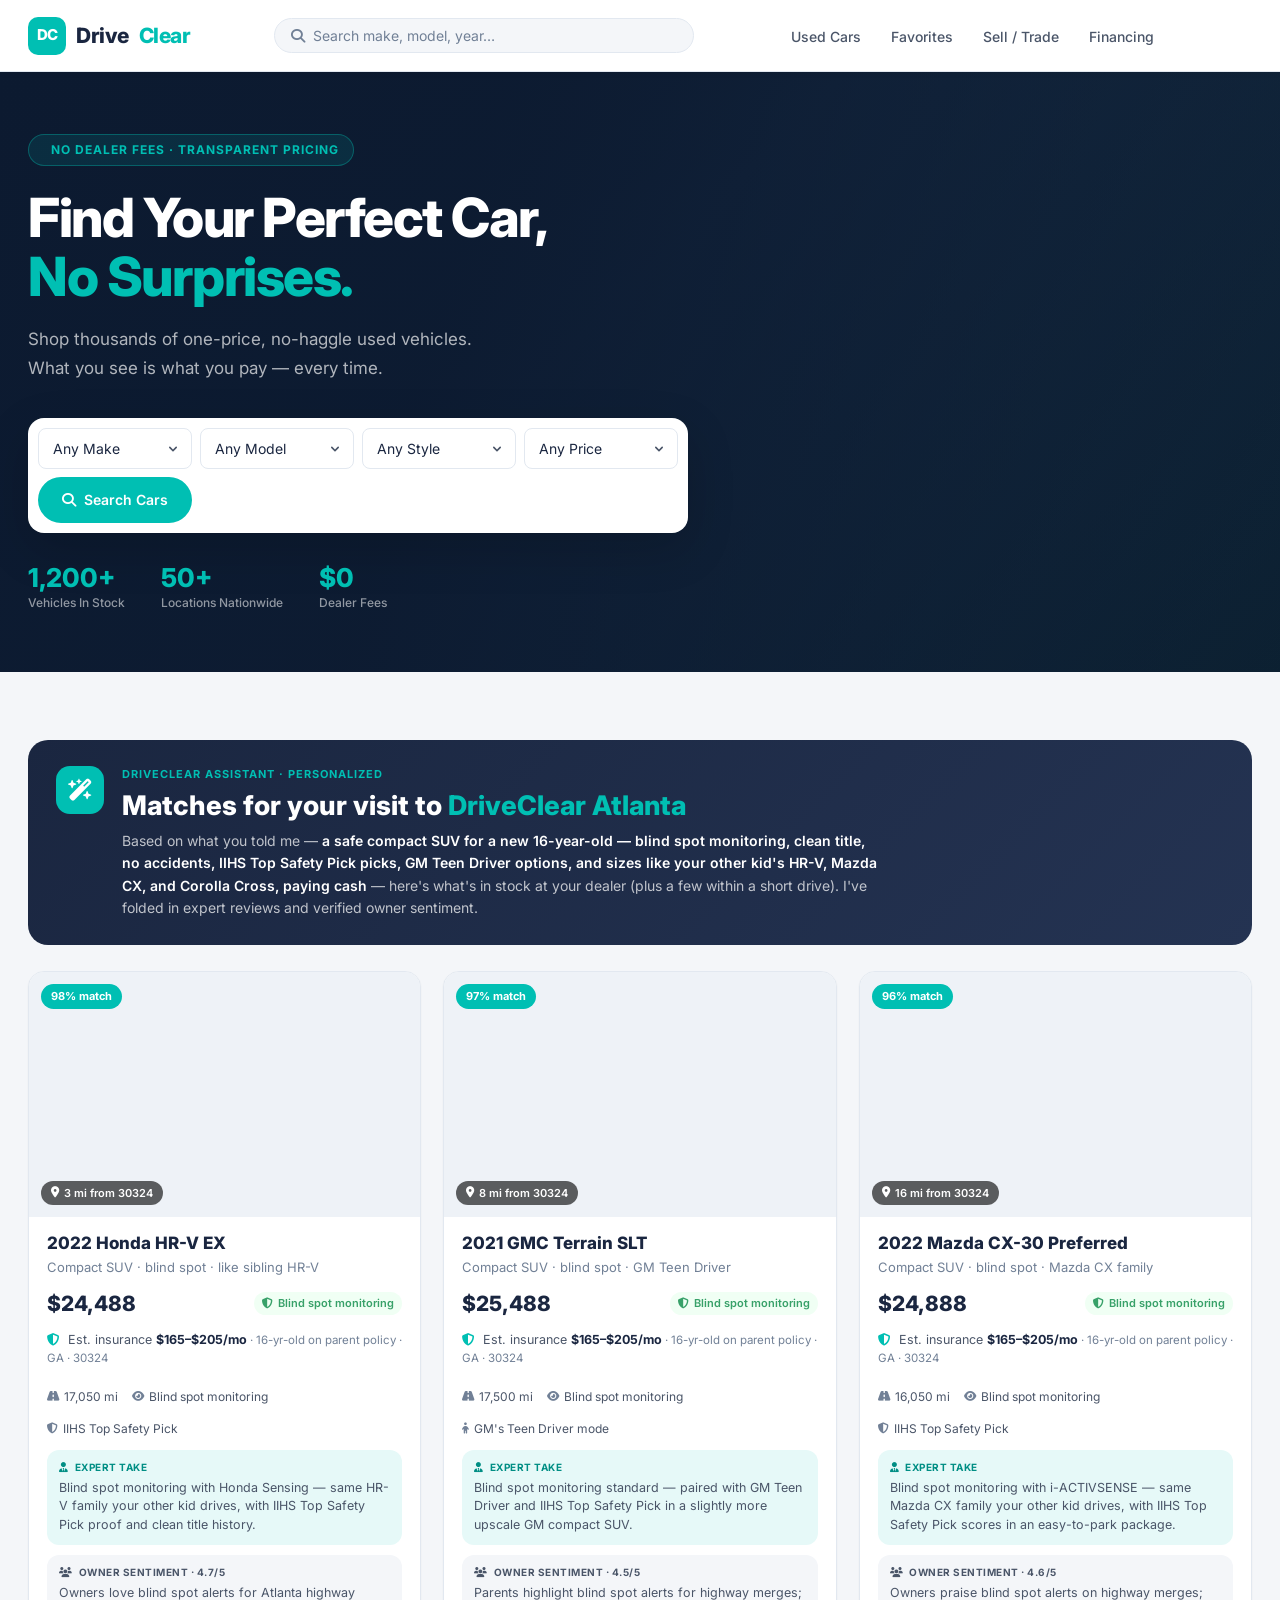
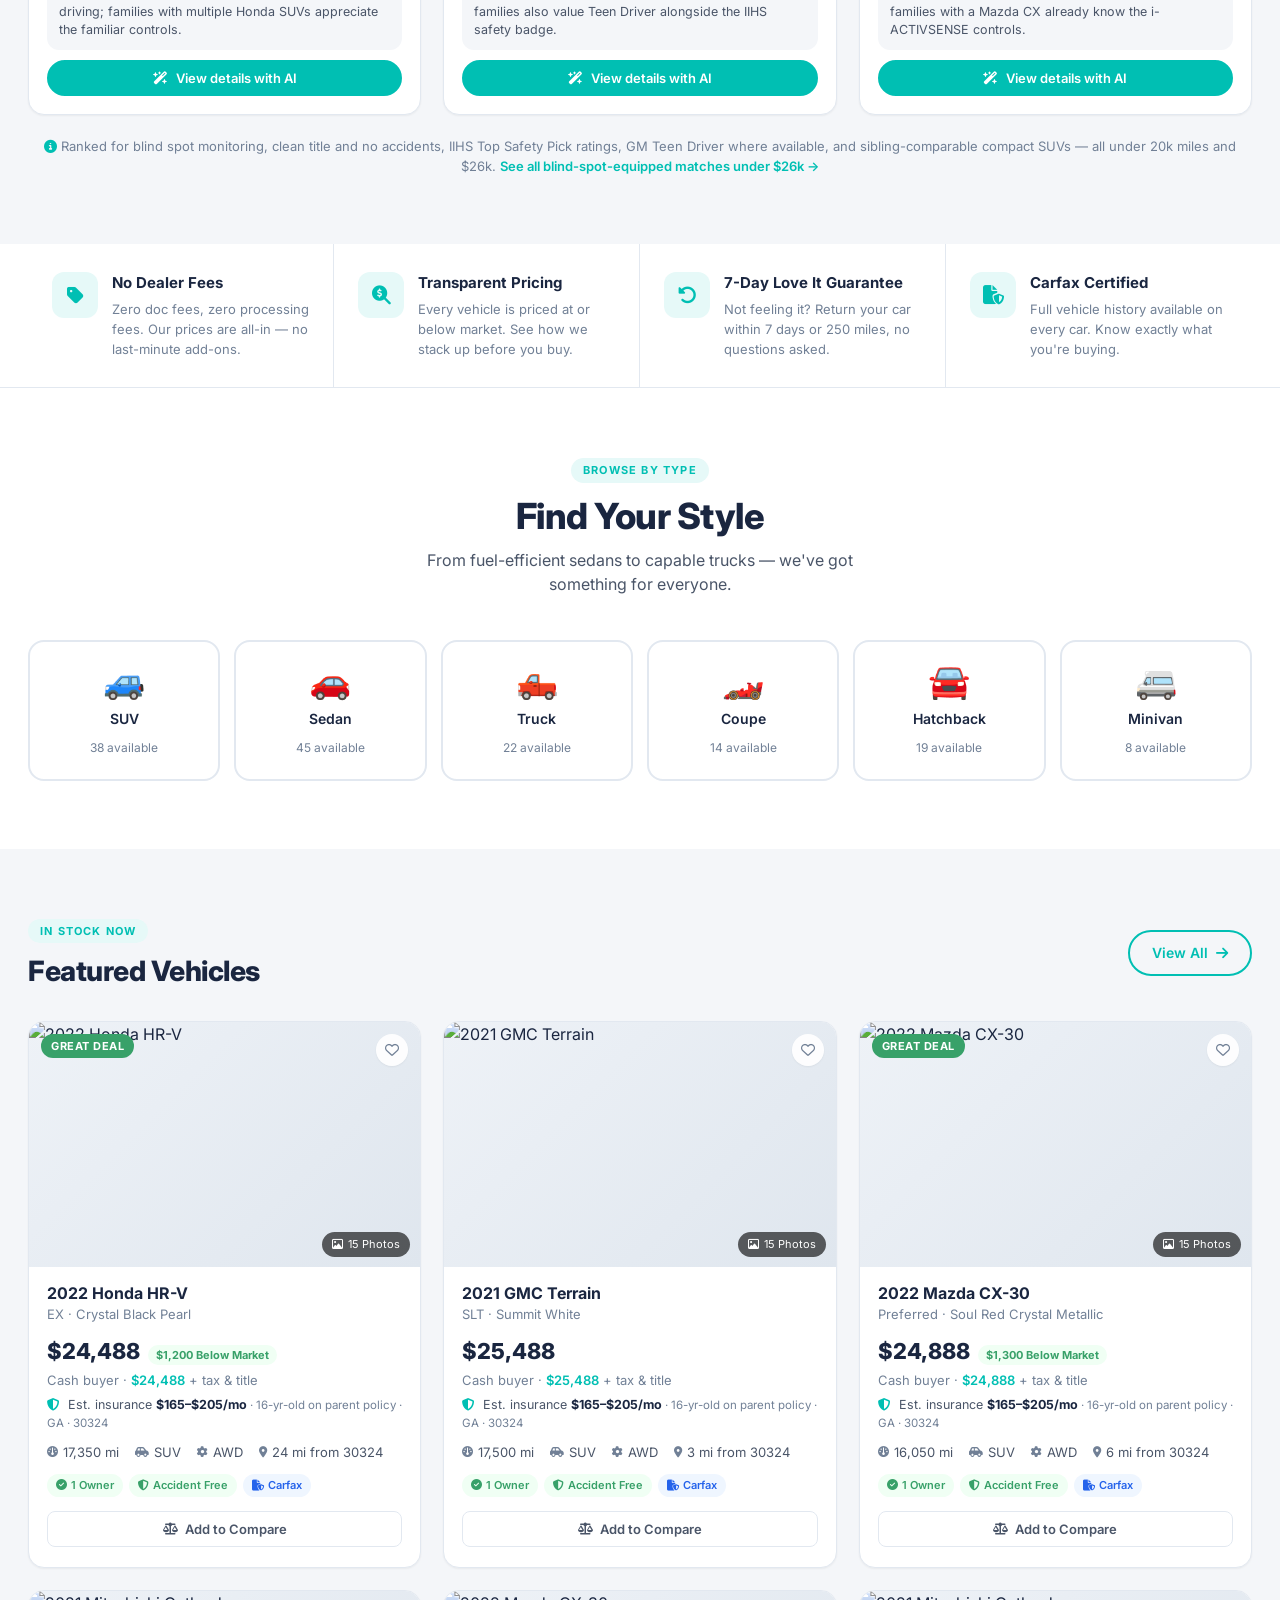
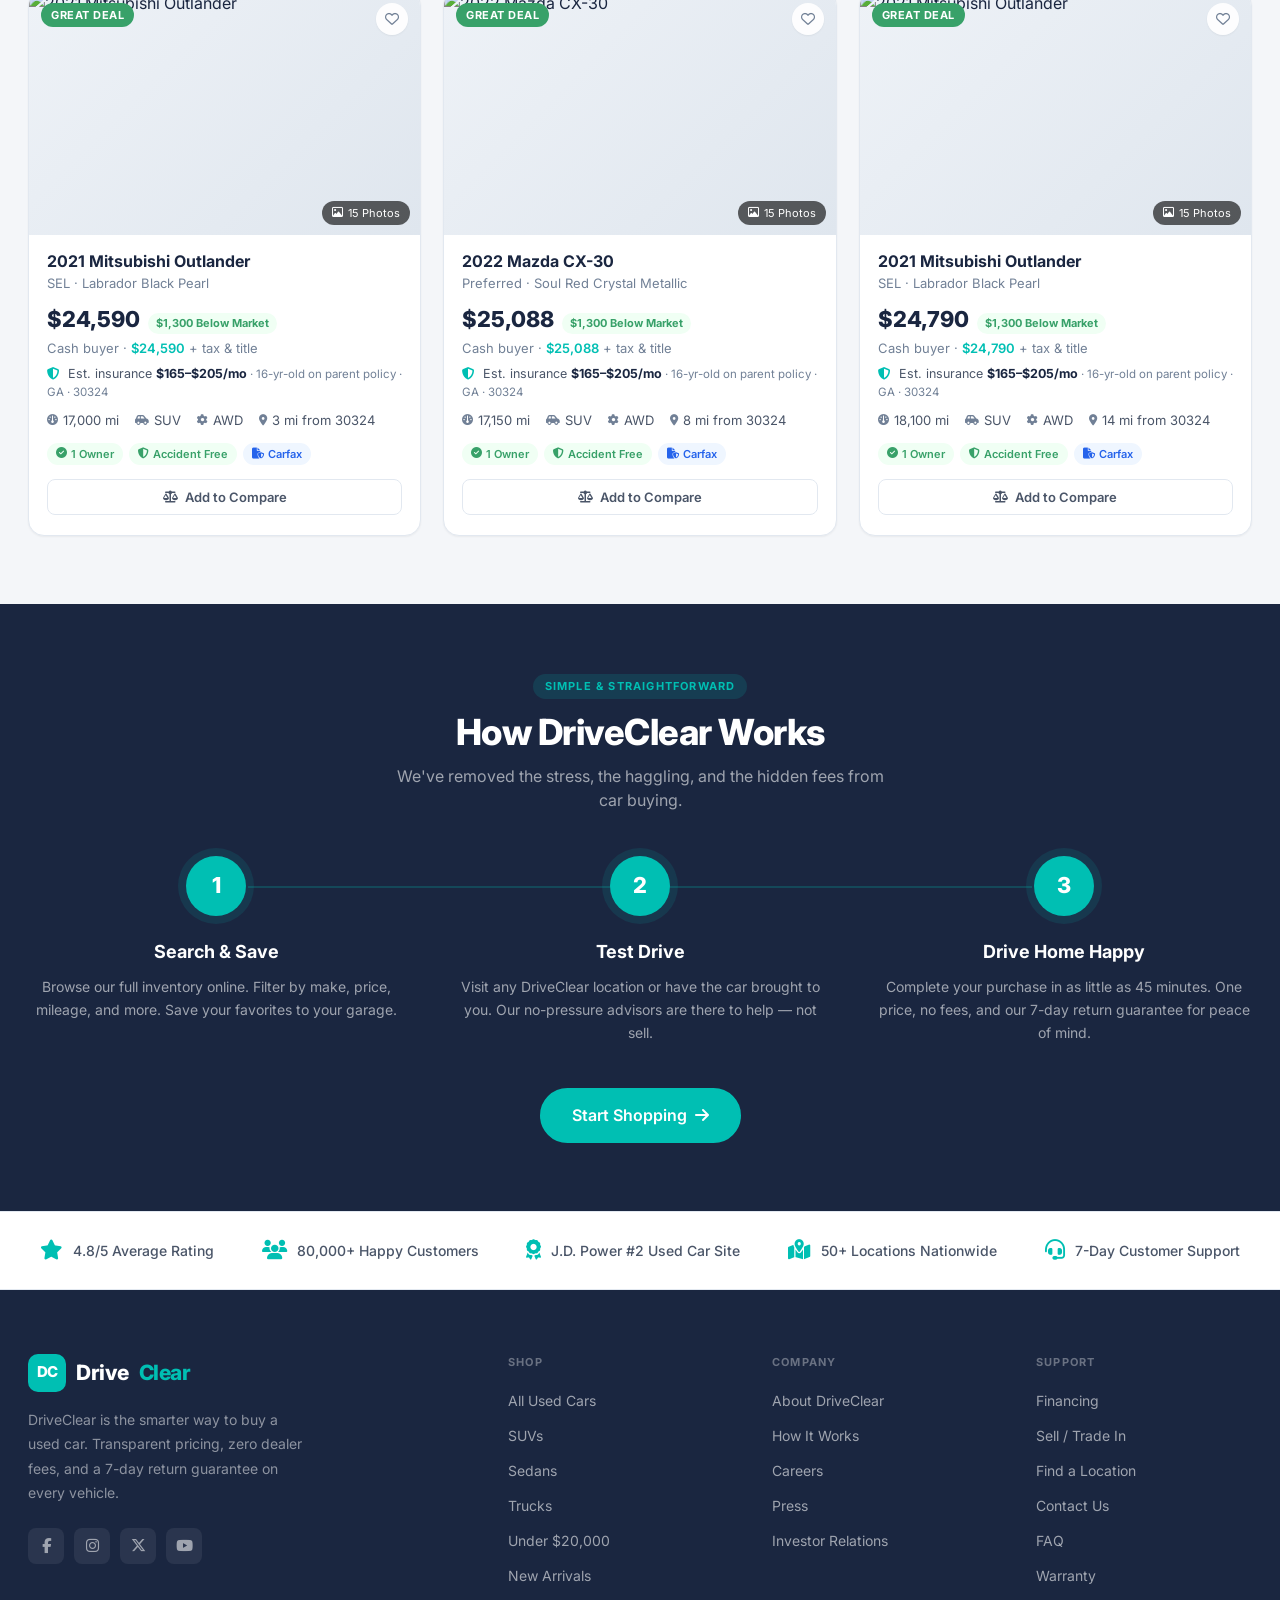
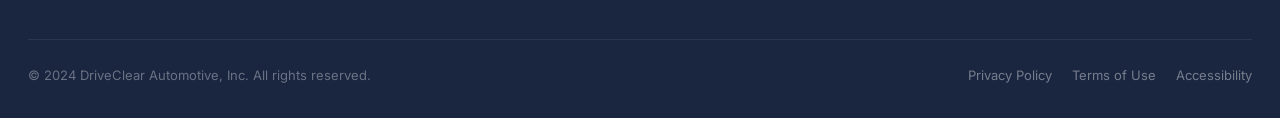
==== commit 980cf0dd: "Add P3 Amy participant session prototype with cash buyer flows. Includes test drive prep tabs, fast " ====
--- a/index.html
+++ b/index.html
@@ -25,6 +25,7 @@
     </form>
     <ul class="nav-links" role="list">
       <li><a href="srp.html">Used Cars</a></li>
+      <li><a href="favorites.html">Favorites</a></li>
       <li><a href="sell-trade.html">Sell / Trade</a></li>
       <li><a href="financing.html">Financing</a></li>
     </ul>
@@ -38,6 +39,7 @@
 
 <nav class="mobile-nav" aria-label="Mobile navigation">
   <a href="srp.html">Used Cars</a>
+  <a href="favorites.html">Favorites</a>
   <a href="sell-trade.html">Sell / Trade</a>
   <a href="financing.html">Financing</a>
 </nav>
@@ -127,10 +129,10 @@
         <div class="ai-rec-eyebrow">DriveClear Assistant · Personalized</div>
         <h2 class="ai-rec-title" id="ai-rec-title">Matches for your visit</h2>
         <p class="ai-rec-sub" id="ai-rec-sub"></p>
-        <div class="ai-rec-controls" id="ai-rec-controls" hidden></div>
-        <p class="ai-rec-status" id="ai-rec-status" hidden></p>
-      </div>
-    </div>
+      </div>
+    </div>
+
+    <div id="home-stores" class="store-strip-wrap" hidden></div>
 
     <div class="ai-rec-grid" id="ai-rec-grid"></div>
 
--- a/css/styles.css
+++ b/css/styles.css
@@ -279,42 +279,10 @@
 }
 .ai-rec-title { font-size: clamp(20px, 2.6vw, 27px); font-weight: 800; line-height: 1.2; margin-bottom: 8px; }
 .ai-rec-title .accent { color: var(--teal); }
-.ai-rec-sub { font-size: 14px; color: rgba(255,255,255,0.72); line-height: 1.6; max-width: 760px; margin-bottom: 14px; }
+.ai-rec-sub { font-size: 14px; color: rgba(255,255,255,0.72); line-height: 1.6; max-width: 760px; }
 .ai-rec-sub strong { color: #fff; font-weight: 600; }
 
-.ai-rec-controls {
-  display: flex; flex-direction: column; gap: 10px;
-  margin-top: 4px; max-width: 820px;
-}
-.ai-rec-control-row {
-  display: flex; align-items: center; gap: 10px; flex-wrap: wrap;
-}
-.ai-rec-control-label {
-  font-size: 11px; font-weight: 700; text-transform: uppercase; letter-spacing: 0.06em;
-  color: rgba(255,255,255,0.5); min-width: 72px; flex-shrink: 0;
-}
-.ai-rec-pills { display: flex; flex-wrap: wrap; gap: 8px; }
-.ai-rec-pill {
-  display: inline-flex; align-items: center; gap: 6px;
-  padding: 7px 13px; border-radius: var(--r-full);
-  border: 1px solid rgba(255,255,255,0.22); background: rgba(255,255,255,0.08);
-  color: rgba(255,255,255,0.88); font-size: 12.5px; font-weight: 600;
-  cursor: pointer; transition: all 0.18s; font-family: inherit;
-}
-.ai-rec-pill i { font-size: 11px; opacity: 0.85; }
-.ai-rec-pill:hover { background: rgba(255,255,255,0.14); border-color: rgba(255,255,255,0.35); }
-.ai-rec-pill.active {
-  background: var(--teal); border-color: var(--teal); color: #fff;
-  box-shadow: 0 2px 12px rgba(0,191,179,0.35);
-}
-.ai-rec-status {
-  font-size: 13px; color: rgba(255,255,255,0.62); margin: 12px 0 0; max-width: 760px;
-}
-.ai-rec-status strong { color: rgba(255,255,255,0.92); font-weight: 600; }
-
 .ai-rec-grid { display: grid; grid-template-columns: repeat(3, 1fr); gap: 22px; }
-.ai-rec-grid.ai-rec-grid-2 { grid-template-columns: repeat(2, 1fr); }
-.ai-rec-grid.ai-rec-grid-1 { grid-template-columns: 1fr; max-width: 420px; }
 .ai-rec-card {
   background: #fff; border: 1px solid var(--border); border-radius: var(--r-xl);
   overflow: hidden; box-shadow: var(--sh-xs); transition: all 0.22s;
@@ -384,6 +352,81 @@
 }
 .td-visit-note strong { color: var(--teal-xdark); }
 
+.td-prep-tabs-card { padding-top: 18px; }
+.td-prep-tabs {
+  display: flex;
+  gap: 6px;
+  margin-bottom: 20px;
+  flex-wrap: nowrap;
+}
+.td-prep-tab {
+  flex: 1 1 0;
+  min-width: 0;
+  display: inline-flex;
+  align-items: center;
+  justify-content: center;
+  gap: 5px;
+  padding: 10px 8px;
+  border: 2px solid var(--border);
+  border-radius: var(--r-lg);
+  background: #fff;
+  font-size: clamp(11px, 1.1vw, 13px);
+  font-weight: 600;
+  color: var(--text-mid);
+  text-align: center;
+  line-height: 1.2;
+  cursor: pointer;
+  transition: border-color 0.15s, background 0.15s, color 0.15s;
+}
+.td-prep-tab i { font-size: 12px; color: var(--teal); flex-shrink: 0; }
+.td-prep-tab:hover { border-color: var(--teal); color: var(--teal-xdark); }
+.td-prep-tab.active {
+  background: var(--teal);
+  border-color: var(--teal);
+  color: #fff;
+}
+.td-prep-tab.active i { color: #fff; }
+.td-prep-panel { display: none; }
+.td-prep-panel.active { display: block; }
+.td-prep-panel .fin-prep-card-title { margin-top: 0; }
+.td-prep-panel .fp-chat-body { max-height: 360px; }
+
+.vdp-fast-track {
+  background: linear-gradient(135deg, var(--teal-light) 0%, #fff 100%);
+  border-color: rgba(0,191,179,0.35);
+  margin-bottom: 16px;
+}
+.ft-badge {
+  display: inline-flex; align-items: center; gap: 6px;
+  font-size: 11px; font-weight: 700; text-transform: uppercase; letter-spacing: 0.06em;
+  color: var(--teal-xdark); background: rgba(0,191,179,0.15);
+  padding: 5px 10px; border-radius: 999px; margin-bottom: 10px;
+}
+.ft-title { font-size: 16px; font-weight: 800; color: var(--text-dark); margin-bottom: 8px; letter-spacing: -0.2px; }
+.ft-copy { font-size: 13.5px; color: var(--text-mid); line-height: 1.6; margin-bottom: 12px; }
+.ft-checklist {
+  list-style: none; margin: 0 0 16px; padding: 0;
+  display: flex; flex-direction: column; gap: 8px;
+}
+.ft-checklist li {
+  display: flex; align-items: flex-start; gap: 8px;
+  font-size: 13px; color: var(--text-mid); line-height: 1.5;
+}
+.ft-checklist i { color: var(--teal); margin-top: 2px; flex-shrink: 0; }
+
+.ft-timeline { display: flex; flex-direction: column; gap: 12px; }
+.ft-step {
+  display: flex; gap: 14px; align-items: flex-start;
+  padding: 14px 16px; background: var(--bg); border: 1px solid var(--border); border-radius: var(--r-lg);
+}
+.ft-step-min {
+  flex-shrink: 0; min-width: 64px; font-size: 12px; font-weight: 800;
+  color: var(--teal-xdark); background: var(--teal-light); padding: 6px 8px;
+  border-radius: var(--r-md); text-align: center; line-height: 1.3;
+}
+.ft-step-body strong { display: block; font-size: 14px; color: var(--text-dark); margin-bottom: 4px; }
+.ft-step-body p { font-size: 13.5px; color: var(--text-mid); line-height: 1.55; margin: 0; }
+
 .td-plans { display: flex; flex-direction: column; gap: 12px; }
 .td-plan {
   padding: 16px 18px; border: 1px solid var(--border); border-radius: var(--r-lg); background: #fff;
@@ -413,8 +456,6 @@
 @media (max-width: 900px) {
   .ai-rec-grid { grid-template-columns: 1fr; }
   .ai-rec-banner { flex-direction: column; gap: 12px; }
-  .ai-rec-control-row { align-items: flex-start; flex-direction: column; gap: 6px; }
-  .ai-rec-control-label { min-width: 0; }
 }
 
 /* ============================================================
@@ -499,8 +540,11 @@
   position: absolute; top: 12px; left: 12px;
   padding: 4px 10px; border-radius: var(--r-full);
   font-size: 11px; font-weight: 700; text-transform: uppercase; letter-spacing: 0.5px;
-  background: var(--teal); color: #fff;
-}
+}
+.badge-great-deal { background: var(--success); color: #fff; }
+.badge-hot-deal { background: var(--red); color: #fff; }
+.badge-priced-to-sell { background: var(--warning); color: #fff; }
+.badge-low-miles { background: var(--teal); color: #fff; }
 
 .v-photo-count {
   position: absolute; bottom: 10px; right: 10px;
@@ -527,8 +571,22 @@
 }
 .mkt-below { background: var(--success-light); color: var(--success); }
 .mkt-at { background: var(--warning-light); color: var(--warning); }
-.v-monthly { font-size: 13px; color: var(--text-light); margin-bottom: 10px; }
+.v-monthly { font-size: 13px; color: var(--text-light); margin-bottom: 6px; }
 .v-monthly b { color: var(--teal); font-weight: 600; }
+.v-insurance {
+  font-size: 12.5px; color: var(--text-mid); margin-bottom: 10px; line-height: 1.45;
+}
+.v-insurance b { color: var(--navy); font-weight: 700; }
+.v-insurance i { color: var(--teal); margin-right: 4px; }
+.v-ins-note { color: var(--text-light); font-size: 11.5px; }
+.vdp-insurance {
+  font-size: 14px; color: var(--text-mid); margin: 8px 0 4px; line-height: 1.45;
+}
+.vdp-insurance b { color: var(--navy); font-weight: 700; }
+.vdp-total-mo {
+  font-size: 13px; font-weight: 700; color: var(--teal); margin-bottom: 12px;
+}
+.ai-rec-body .v-insurance { margin-top: 2px; margin-bottom: 8px; }
 .v-meta { display: flex; align-items: center; gap: 16px; margin-bottom: 12px; }
 .v-meta-item { display: flex; align-items: center; gap: 5px; font-size: 13px; color: var(--text-mid); }
 .v-meta-item i { color: var(--text-light); font-size: 11px; }
@@ -599,6 +657,25 @@
   padding: 14px 0; position: sticky; top: var(--nav-h); z-index: 100; box-shadow: var(--sh-xs);
 }
 .srp-bar-inner { display: flex; align-items: center; gap: 12px; flex-wrap: wrap; }
+
+.store-strip-wrap { margin-bottom: 16px; }
+.store-strip {
+  padding: 14px 16px; background: var(--teal-light); border: 1px solid rgba(0,191,179,0.22);
+  border-radius: var(--r-lg);
+}
+.store-strip-head {
+  font-size: 13px; font-weight: 700; color: var(--navy); margin-bottom: 10px;
+  display: flex; align-items: center; gap: 8px;
+}
+.store-strip-list {
+  display: flex; flex-wrap: wrap; gap: 8px;
+}
+.store-strip-item {
+  flex: 1 1 180px; min-width: 160px; padding: 10px 12px; background: #fff;
+  border: 1px solid rgba(0,191,179,0.18); border-radius: var(--r);
+}
+.store-strip-name { display: block; font-size: 13px; font-weight: 700; color: var(--text-dark); margin-bottom: 2px; }
+.store-strip-meta { font-size: 12px; color: var(--text-mid); }
 .srp-search {
   flex: 1; min-width: 220px; display: flex; align-items: center; gap: 8px;
   background: var(--bg); border: 1px solid var(--border); border-radius: var(--r-full);
@@ -782,162 +859,7 @@
 .bc-inner a:hover { text-decoration: underline; }
 .bc-inner i { font-size: 10px; }
 
-.vdp-wrap {
-  display: grid; grid-template-columns: 1fr 380px; gap: 28px;
-  padding: 0 0 72px; align-items: start;
-  transition: grid-template-columns 0.25s ease;
-}
-.vdp-wrap.is-overview {
-  grid-template-columns: minmax(0, 2fr) minmax(0, 1fr);
-  align-items: stretch;
-}
-.vdp-wrap.is-expanded:not(.is-overview) {
-  grid-template-columns: minmax(0, 280px) minmax(0, 1fr);
-}
-.vdp-wrap.is-overview .gallery {
-  display: flex;
-  flex-direction: column;
-  min-height: min(calc(100vh - 140px), 880px);
-}
-.vdp-wrap.is-overview .vdp-primary {
-  position: sticky;
-  top: calc(var(--nav-h, 72px) + 16px);
-  align-self: start;
-}
-.vdp-wrap.is-overview .g-main {
-  flex: 1 1 auto;
-  aspect-ratio: auto;
-  min-height: 0;
-}
-.vdp-primary { min-width: 0; }
-.vdp-cat-block { margin-bottom: 16px; }
-.vdp-cat-block:last-child { margin-bottom: 0; }
-.vdp-sec-title i { color: var(--teal); margin-right: 8px; font-size: 0.92em; }
-
-.vdp-sidebar-shell {
-  position: relative;
-  display: flex;
-  flex-direction: column;
-}
-.vdp-sidebar-shell.is-expanded:has(.vdp-cat-overlay.open) { min-height: min(70vh, 680px); }
-.vdp-sidebar-base { position: relative; z-index: 1; }
-.vdp-sidebar-shell.is-overview .vdp-cat-overlay { display: none; }
-
-.vdp-cat-overlay {
-  position: absolute;
-  inset: 0;
-  z-index: 6;
-  display: flex;
-  flex-direction: column;
-  background: #fff;
-  border-radius: var(--r-xl);
-  border: 1px solid var(--border);
-  box-shadow: var(--sh-xl);
-  opacity: 0;
-  transform: translateY(10px);
-  pointer-events: none;
-  transition: opacity 0.22s ease, transform 0.22s ease;
-}
-.vdp-cat-overlay.open {
-  opacity: 1;
-  transform: translateY(0);
-  pointer-events: auto;
-}
-.vdp-cat-overlay-head {
-  display: flex;
-  align-items: center;
-  justify-content: space-between;
-  gap: 12px;
-  padding: 14px 16px;
-  border-bottom: 1px solid var(--border);
-  background: linear-gradient(135deg, var(--navy) 0%, #1e3354 100%);
-  color: #fff;
-  border-radius: var(--r-xl) var(--r-xl) 0 0;
-  flex-shrink: 0;
-}
-.vdp-cat-overlay-title { font-size: 15px; font-weight: 800; margin: 0; }
-.vdp-cat-overlay-body {
-  flex: 1;
-  overflow-y: auto;
-  padding: 16px;
-}
-.vdp-cat-overlay-body .vdp-section,
-.vdp-cat-overlay-body .vdp-card {
-  box-shadow: none;
-  margin-bottom: 0;
-}
-.vdp-detail-pool { display: none; }
-
-/* VDP AI command bar */
-.vdp-ai-command {
-  margin: 8px 0 24px;
-  background: linear-gradient(135deg, var(--navy) 0%, #1e3354 55%, #0f766e 100%);
-  border-radius: var(--r-xl);
-  padding: 22px 24px;
-  color: #fff;
-  box-shadow: var(--sh-lg);
-}
-.vdp-ai-command-inner { display: flex; flex-direction: column; gap: 16px; }
-.vdp-ai-command-top {
-  display: flex; align-items: flex-start; justify-content: space-between; gap: 16px; flex-wrap: wrap;
-}
-.vdp-ai-command-id { display: flex; align-items: flex-start; gap: 14px; flex: 1; min-width: 220px; }
-.vdp-ai-command-avatar {
-  width: 46px; height: 46px; border-radius: 14px; flex-shrink: 0;
-  display: flex; align-items: center; justify-content: center;
-  background: linear-gradient(135deg, var(--teal), #0d9488);
-  font-size: 20px; box-shadow: 0 4px 14px rgba(0,191,179,0.35);
-}
-.vdp-ai-command-title { font-size: 20px; font-weight: 800; line-height: 1.2; margin-bottom: 4px; }
-.vdp-ai-command-sub { font-size: 14px; line-height: 1.55; color: rgba(255,255,255,0.78); max-width: 620px; }
-.vdp-ai-command-toggle.ai-toggle { position: static; }
-.vdp-ai-command-toggle {
-  background: rgba(255,255,255,0.1) !important;
-  border-color: rgba(255,255,255,0.22) !important;
-  box-shadow: none !important;
-}
-.vdp-ai-command-toggle .ai-toggle-name,
-.vdp-ai-command-toggle .ai-toggle-state { color: #fff; }
-.vdp-ai-command-toggle.on { background: rgba(0,191,179,0.22) !important; border-color: var(--teal) !important; }
-.vdp-ai-categories { display: flex; flex-wrap: wrap; gap: 8px; }
-.vdp-ai-cat {
-  display: inline-flex; align-items: center; gap: 7px;
-  padding: 9px 14px; border-radius: var(--r-full);
-  border: 1px solid rgba(255,255,255,0.18); background: rgba(255,255,255,0.08);
-  color: rgba(255,255,255,0.88); font-size: 13px; font-weight: 600;
-  cursor: pointer; font-family: inherit; transition: all 0.16s;
-}
-.vdp-ai-cat i { font-size: 12px; opacity: 0.85; }
-.vdp-ai-cat:hover { background: rgba(255,255,255,0.16); border-color: rgba(255,255,255,0.3); }
-.vdp-ai-cat.active {
-  background: #fff; color: var(--navy); border-color: #fff;
-  box-shadow: 0 4px 14px rgba(0,0,0,0.12);
-}
-
-/* Transparency + history blocks */
-.vdp-transparency-grid { display: flex; flex-direction: column; gap: 12px; }
-.vdp-trans-item {
-  display: flex; align-items: flex-start; gap: 14px;
-  padding: 14px 16px; border-radius: var(--r-lg); background: var(--bg);
-}
-.vdp-trans-icon {
-  width: 40px; height: 40px; border-radius: 50%; flex-shrink: 0;
-  display: flex; align-items: center; justify-content: center;
-  background: var(--teal-light); color: var(--teal-xdark); font-size: 16px;
-}
-.vdp-trans-title { font-size: 12px; font-weight: 700; text-transform: uppercase; letter-spacing: 0.5px; color: var(--text-light); margin-bottom: 3px; }
-.vdp-trans-val { font-size: 14px; font-weight: 600; color: var(--text-dark); line-height: 1.5; }
-.vdp-card-mini-title { font-size: 15px; font-weight: 700; margin-bottom: 12px; color: var(--text-dark); }
-.vdp-card-mini-title i { color: var(--teal); margin-right: 6px; }
-.vdp-history-badges { display: flex; flex-direction: column; gap: 8px; }
-.vdp-hist-badge {
-  display: flex; align-items: center; gap: 8px; font-size: 13px; font-weight: 600;
-  padding: 10px 12px; border-radius: var(--r-lg); background: var(--bg); color: var(--text-dark);
-}
-.vdp-hist-badge i { color: var(--success); font-size: 14px; }
-.vdp-card-transparency .vdp-price { margin-bottom: 5px; }
-.vdp-card-transparency .vdp-mkt-pill { margin-bottom: 14px; }
-.vdp-card-transparency .vdp-flags { padding-top: 0; margin-top: 0; border-top: none; }
+.vdp-wrap { display: grid; grid-template-columns: 1fr 380px; gap: 28px; padding: 28px 0 72px; align-items: start; }
 
 /* Gallery */
 .gallery { background: #fff; border-radius: var(--r-xl); border: 1px solid var(--border); overflow: hidden; }
@@ -1057,79 +979,6 @@
   border-radius: 50%; display: flex; align-items: center; justify-content: center;
   color: #fff; font-size: 10px; flex-shrink: 0;
 }
-.vdp-history-report { margin-top: 16px; }
-.vdp-carfax-btn {
-  display: flex; align-items: center; gap: 14px; width: 100%;
-  padding: 14px 16px; border-radius: var(--r-lg);
-  border: 1px solid #bfdbfe; background: linear-gradient(135deg, #eff6ff 0%, #f8fbff 100%);
-  text-decoration: none; color: inherit; transition: border-color 0.15s, box-shadow 0.15s, transform 0.15s;
-}
-.vdp-carfax-btn:hover {
-  border-color: #93c5fd; box-shadow: var(--sh-sm); transform: translateY(-1px);
-}
-.vdp-carfax-logo {
-  flex-shrink: 0; padding: 8px 10px; border-radius: 8px;
-  background: #2563eb; color: #fff; font-size: 11px; font-weight: 900; letter-spacing: 0.6px;
-}
-.vdp-carfax-btn-copy { flex: 1; min-width: 0; }
-.vdp-carfax-btn-copy strong { display: block; font-size: 14px; font-weight: 700; color: var(--text-dark); margin-bottom: 2px; }
-.vdp-carfax-btn-copy span { display: block; font-size: 12px; color: var(--text-mid); line-height: 1.4; }
-.vdp-carfax-btn-action {
-  flex-shrink: 0; display: inline-flex; align-items: center; gap: 6px;
-  font-size: 13px; font-weight: 700; color: #2563eb; white-space: nowrap;
-}
-
-/* Carfax report page */
-.carfax-report-page { padding: 28px 0 72px; }
-.carfax-report-head {
-  display: flex; flex-wrap: wrap; align-items: flex-start; justify-content: space-between; gap: 16px;
-  margin-bottom: 24px;
-}
-.carfax-report-brand {
-  display: inline-flex; align-items: center; gap: 10px;
-  padding: 10px 14px; border-radius: var(--r-lg); background: #2563eb; color: #fff;
-  font-size: 13px; font-weight: 900; letter-spacing: 0.8px;
-}
-.carfax-report-meta h1 { font-size: clamp(24px, 3vw, 32px); font-weight: 800; margin: 10px 0 6px; color: var(--text-dark); }
-.carfax-report-meta p { font-size: 14px; color: var(--text-mid); margin: 0; }
-.carfax-report-actions { display: flex; flex-wrap: wrap; gap: 10px; }
-.carfax-summary-grid {
-  display: grid; grid-template-columns: repeat(4, 1fr); gap: 12px; margin-bottom: 24px;
-}
-.carfax-summary-card {
-  background: #fff; border: 1px solid var(--border); border-radius: var(--r-lg);
-  padding: 16px; text-align: center;
-}
-.carfax-summary-card i { font-size: 18px; color: #2563eb; margin-bottom: 8px; }
-.carfax-summary-card .label { font-size: 11px; font-weight: 700; text-transform: uppercase; letter-spacing: 0.4px; color: var(--text-light); }
-.carfax-summary-card .value { font-size: 15px; font-weight: 800; color: var(--text-dark); margin-top: 4px; }
-.carfax-report-panel {
-  background: #fff; border: 1px solid var(--border); border-radius: var(--r-xl);
-  padding: 22px 24px; box-shadow: var(--sh-sm);
-}
-.carfax-report-panel h2 { font-size: 18px; font-weight: 800; margin: 0 0 16px; color: var(--text-dark); }
-.carfax-timeline { display: flex; flex-direction: column; gap: 0; }
-.carfax-event {
-  display: grid; grid-template-columns: 92px 18px 1fr; gap: 14px; align-items: start;
-  padding: 14px 0; border-bottom: 1px solid var(--border);
-}
-.carfax-event:last-child { border-bottom: none; padding-bottom: 0; }
-.carfax-event-date { font-size: 12px; font-weight: 700; color: var(--text-light); padding-top: 2px; }
-.carfax-event-dot {
-  width: 18px; height: 18px; border-radius: 50%; margin-top: 2px;
-  background: #dbeafe; border: 3px solid #2563eb;
-}
-.carfax-event-dot.green { background: #dcfce7; border-color: #16a34a; }
-.carfax-event-title { font-size: 14px; font-weight: 700; color: var(--text-dark); margin-bottom: 3px; }
-.carfax-event-sub { font-size: 13px; color: var(--text-mid); line-height: 1.5; }
-.carfax-report-note {
-  margin-top: 18px; font-size: 12px; color: var(--text-light); line-height: 1.6; text-align: center;
-}
-@media (max-width: 900px) {
-  .carfax-summary-grid { grid-template-columns: repeat(2, 1fr); }
-  .vdp-carfax-btn { flex-wrap: wrap; }
-  .vdp-carfax-btn-action { width: 100%; justify-content: flex-end; }
-}
 
 /* Description */
 .vdp-desc { font-size: 15px; color: var(--text-mid); line-height: 1.75; }
@@ -1162,22 +1011,10 @@
 @media (max-width: 1024px) {
   .srp-body { grid-template-columns: 250px 1fr; }
   .vdp-wrap { grid-template-columns: 1fr 340px; }
-  .vdp-wrap.is-overview { grid-template-columns: minmax(0, 2fr) minmax(0, 1fr); }
-  .vdp-wrap.is-expanded:not(.is-overview) { grid-template-columns: minmax(0, 240px) minmax(0, 1fr); }
 }
 @media (max-width: 900px) {
   .vdp-wrap { grid-template-columns: 1fr; }
-  .vdp-wrap.is-overview {
-    grid-template-columns: minmax(0, 2fr) minmax(0, 1fr);
-  }
-  .vdp-wrap.is-expanded:not(.is-overview) {
-    grid-template-columns: minmax(0, 200px) minmax(0, 1fr);
-  }
-  .vdp-wrap.is-overview .gallery { min-height: min(62vh, 620px); }
-  .vdp-wrap.is-overview .vdp-primary { position: static; }
-  .vdp-sidebar { order: 0; }
-  .vdp-sidebar-shell.is-expanded:has(.vdp-cat-overlay.open) { min-height: 60vh; }
-  .vdp-ai-command-top { flex-direction: column; }
+  .vdp-sidebar { order: -1; }
   .floating-cta { display: flex; }
   .vdp-ctas { display: none; }
 }
@@ -1185,9 +1022,6 @@
   :root { --nav-h: 60px; }
   .nav-links, .nav-phone { display: none; }
   .nav-hamburger { display: flex; }
-  .vdp-ai-command { padding: 18px 16px; margin-bottom: 18px; }
-  .vdp-ai-command-title { font-size: 17px; }
-  .vdp-ai-cat { font-size: 12px; padding: 8px 12px; }
   .vp-grid { grid-template-columns: 1fr 1fr; }
   .vp-item:nth-child(2) { border-right: none; }
   .vp-item { border-bottom: 1px solid var(--border); }
@@ -1446,235 +1280,6 @@
   opacity: 0; pointer-events: none; transition: all 0.25s; z-index: 1200;
 }
 .compare-toast.show { opacity: 1; transform: translateX(-50%) translateY(0); }
-.favorites-toast a { color: var(--teal); font-weight: 700; text-decoration: underline; margin-left: 4px; }
-
-.nav-favorites {
-  display: inline-flex; align-items: center; gap: 6px;
-  padding: 8px 12px; border-radius: var(--r-full);
-  color: var(--text-mid); font-size: 13px; font-weight: 600;
-  transition: all 0.15s; position: relative; margin-right: 8px;
-}
-.nav-favorites:hover { background: var(--bg); color: var(--teal); }
-.nav-fav-label { display: none; }
-.nav-fav-badge {
-  position: absolute; top: 2px; right: 2px;
-  min-width: 16px; height: 16px; padding: 0 4px;
-  background: var(--red); color: #fff; border-radius: var(--r-full);
-  font-size: 10px; font-weight: 800; line-height: 16px; text-align: center;
-}
-@media (min-width: 900px) {
-  .nav-fav-label { display: inline; }
-}
-
-.ai-rec-save {
-  position: absolute; top: 12px; right: 12px;
-  width: 34px; height: 34px; border-radius: 50%;
-  background: rgba(255,255,255,0.92); border: none;
-  display: flex; align-items: center; justify-content: center;
-  color: var(--text-light); font-size: 15px; cursor: pointer;
-  box-shadow: 0 2px 8px rgba(0,0,0,0.12); transition: all 0.15s; z-index: 2;
-}
-.ai-rec-save:hover, .ai-rec-save.saved { color: var(--red); }
-
-.fav-tray-icon { background: linear-gradient(135deg, #ff6b81 0%, #ff4757 100%) !important; box-shadow: 0 4px 12px rgba(255,71,87,0.28) !important; }
-
-.fav-empty {
-  text-align: center; padding: 48px 24px; background: #fff;
-  border: 1px dashed var(--border-mid); border-radius: var(--r-xl); margin-bottom: 24px;
-}
-.fav-empty i { font-size: 36px; color: var(--teal); margin-bottom: 14px; display: block; }
-.fav-empty h3 { font-size: 20px; font-weight: 800; margin-bottom: 8px; color: var(--text-dark); }
-.fav-empty p { color: var(--text-mid); max-width: 420px; margin: 0 auto 18px; line-height: 1.55; }
-.fav-empty-compact:not([hidden]) {
-  padding: 16px 20px; display: flex; align-items: center; justify-content: space-between;
-  gap: 16px; text-align: left; flex-wrap: wrap;
-}
-.fav-empty-compact[hidden] { display: none !important; }
-.fav-empty-compact p { margin: 0; max-width: none; }
-
-.fav-saved-strip {
-  display: flex; gap: 12px; overflow-x: auto; padding-bottom: 4px; margin-bottom: 18px;
-}
-.fav-strip-card {
-  position: relative; flex: 0 0 240px; background: #fff;
-  border: 1px solid var(--border); border-radius: var(--r-lg); overflow: hidden;
-}
-.fav-strip-link { display: flex; gap: 10px; padding: 10px; color: inherit; text-decoration: none; }
-.fav-strip-link:hover { background: var(--bg); }
-.fav-strip-img { width: 72px; height: 54px; border-radius: 8px; overflow: hidden; flex-shrink: 0; background: var(--bg); }
-.fav-strip-img img { width: 100%; height: 100%; object-fit: cover; }
-.fav-strip-name { font-size: 13px; font-weight: 700; color: var(--text-dark); line-height: 1.25; }
-.fav-strip-meta { font-size: 11px; color: var(--text-light); margin-top: 3px; }
-.fav-strip-remove {
-  position: absolute; top: 8px; right: 8px; width: 22px; height: 22px;
-  border-radius: 50%; background: rgba(0,0,0,0.06); border: none;
-  display: flex; align-items: center; justify-content: center;
-  color: var(--text-mid); font-size: 10px; cursor: pointer; z-index: 2;
-}
-.fav-strip-remove:hover { background: var(--red); color: #fff; }
-
-.fav-schedule-section { margin-bottom: 22px; }
-.fav-schedule-card {
-  display: flex; align-items: center; justify-content: space-between; gap: 20px; flex-wrap: wrap;
-  padding: 20px 22px; border-radius: var(--r-xl);
-  background: linear-gradient(135deg, var(--navy) 0%, #1a365d 100%);
-  color: #fff;
-}
-.fav-schedule-card h3 {
-  font-size: 17px; font-weight: 800; margin: 0 0 6px;
-  display: flex; align-items: center; gap: 8px;
-}
-.fav-schedule-card h3 i { color: var(--teal); }
-.fav-schedule-card p { margin: 0; font-size: 14px; color: rgba(255,255,255,0.72); line-height: 1.5; max-width: 520px; }
-
-.std-page { padding: 40px 0 64px; max-width: 820px; }
-.std-head { display: flex; gap: 16px; margin-bottom: 24px; align-items: flex-start; }
-.std-head-icon {
-  width: 52px; height: 52px; flex-shrink: 0; border-radius: var(--r-lg);
-  background: linear-gradient(135deg, var(--teal) 0%, #00d4c5 100%);
-  display: flex; align-items: center; justify-content: center; color: #fff; font-size: 22px;
-}
-.std-title { font-size: clamp(24px, 3vw, 30px); font-weight: 800; margin: 8px 0; color: var(--text-dark); }
-.std-sub { font-size: 15px; color: var(--text-mid); line-height: 1.6; margin: 0; }
-
-.std-ai-tip {
-  padding: 14px 16px; border-radius: var(--r-lg); margin-bottom: 18px;
-  background: var(--teal-light); color: var(--teal-xdark); font-size: 14px; line-height: 1.55;
-}
-.std-ai-tip i { margin-right: 6px; }
-
-.std-route-summary {
-  display: flex; flex-wrap: wrap; gap: 8px; margin-bottom: 16px;
-}
-.std-route-pill {
-  display: inline-flex; align-items: center; gap: 7px;
-  padding: 8px 12px; border-radius: var(--r-full);
-  background: #fff; border: 1px solid var(--border);
-  font-size: 12px; font-weight: 600; color: var(--text-mid);
-}
-.std-route-pill strong { color: var(--text-dark); }
-.std-route-pill i { color: var(--teal); font-size: 11px; }
-
-.std-location-group { display: flex; flex-direction: column; gap: 12px; }
-.std-route-leg {
-  display: flex; align-items: center; gap: 10px; padding: 10px 14px;
-  margin: 4px 0; border-radius: var(--r-lg);
-  background: var(--bg); border: 1px dashed var(--border-mid);
-  font-size: 13px; color: var(--text-mid); line-height: 1.45;
-}
-.std-route-leg i { color: var(--teal); flex-shrink: 0; }
-.std-route-header {
-  display: flex; align-items: flex-start; justify-content: space-between; gap: 12px;
-  padding: 14px 16px; border-radius: var(--r-xl);
-  background: linear-gradient(135deg, var(--navy) 0%, #1e3354 100%);
-  color: #fff;
-}
-.std-route-stop {
-  display: inline-flex; align-items: center; justify-content: center;
-  width: 28px; height: 28px; border-radius: 50%; flex-shrink: 0;
-  background: var(--teal); font-size: 12px; font-weight: 800;
-}
-.std-route-title-wrap { flex: 1; min-width: 0; }
-.std-route-title { font-size: 16px; font-weight: 800; line-height: 1.25; margin-bottom: 3px; }
-.std-route-meta { font-size: 13px; color: rgba(255,255,255,0.72); line-height: 1.45; }
-.std-route-market {
-  font-size: 11px; font-weight: 700; text-transform: uppercase; letter-spacing: 0.05em;
-  padding: 5px 10px; border-radius: var(--r-full); flex-shrink: 0;
-  background: rgba(255,255,255,0.12); color: rgba(255,255,255,0.88);
-}
-.std-route-cards { display: flex; flex-direction: column; gap: 12px; }
-
-.std-form { display: flex; flex-direction: column; gap: 18px; }
-.std-card {
-  background: #fff; border: 1px solid var(--border); border-radius: var(--r-xl);
-  padding: 16px 18px; box-shadow: var(--sh-xs);
-}
-.std-include {
-  display: flex; align-items: center; gap: 8px; font-size: 13px; font-weight: 600;
-  color: var(--text-mid); margin-bottom: 12px; cursor: pointer;
-}
-.std-include input { accent-color: var(--teal); }
-.std-card-main { display: flex; gap: 12px; margin-bottom: 14px; }
-.std-card-img {
-  width: 96px; height: 72px; border-radius: 10px; overflow: hidden; flex-shrink: 0; background: var(--bg);
-}
-.std-card-img img { width: 100%; height: 100%; object-fit: cover; }
-.std-card-name { font-size: 16px; font-weight: 800; color: var(--text-dark); line-height: 1.25; }
-.std-card-meta { font-size: 13px; color: var(--text-light); margin-top: 4px; line-height: 1.45; }
-.std-card-fields { display: grid; grid-template-columns: 1fr 1fr; gap: 12px; }
-.std-field { display: flex; flex-direction: column; gap: 5px; }
-.std-field-grow { grid-column: 1 / -1; }
-.std-field span { font-size: 11px; font-weight: 700; text-transform: uppercase; letter-spacing: 0.05em; color: var(--text-light); }
-.std-field input, .std-field select {
-  padding: 10px 12px; border: 1px solid var(--border); border-radius: var(--r);
-  font-size: 14px; font-family: inherit; background: #fff;
-}
-.std-field input[readonly] { background: var(--bg); color: var(--text-mid); }
-.std-actions {
-  display: flex; align-items: center; justify-content: space-between; gap: 12px;
-  flex-wrap: wrap; margin-top: 22px;
-}
-
-.ct-inner-fav { grid-template-columns: 200px 1fr auto; }
-.ct-actions-fav { flex-wrap: wrap; justify-content: flex-end; }
-.ct-schedule-btn { padding: 11px 16px; font-size: 14px; white-space: nowrap; }
-
-.td-multi-block {
-  padding: 14px 0; border-bottom: 1px solid var(--border);
-}
-.td-multi-block:last-child { border-bottom: none; padding-bottom: 0; }
-.td-multi-head {
-  font-size: 15px; font-weight: 800; color: var(--text-dark); margin-bottom: 10px;
-  display: flex; align-items: center; gap: 8px;
-}
-.td-multi-num {
-  width: 22px; height: 22px; border-radius: 50%; background: var(--teal); color: #fff;
-  font-size: 12px; font-weight: 800; display: inline-flex; align-items: center; justify-content: center;
-}
-.td-multi-link {
-  display: inline-flex; align-items: center; gap: 6px; margin-top: 8px;
-  font-size: 13px; font-weight: 600; color: var(--teal);
-}
-.td-multi-link:hover { text-decoration: underline; }
-
-.td-route-group {
-  border: 1px solid var(--border); border-radius: var(--r-xl);
-  overflow: hidden; margin-bottom: 14px;
-}
-.td-route-group:last-child { margin-bottom: 0; }
-.td-route-head {
-  display: flex; align-items: center; gap: 10px; padding: 12px 16px;
-  background: var(--navy); color: #fff; font-size: 14px;
-}
-.td-route-num {
-  width: 24px; height: 24px; border-radius: 50%; background: var(--teal);
-  display: inline-flex; align-items: center; justify-content: center;
-  font-size: 12px; font-weight: 800; flex-shrink: 0;
-}
-.td-route-count {
-  margin-left: auto; font-size: 12px; font-weight: 600; color: rgba(255,255,255,0.72);
-}
-.td-multi-block-nested { padding: 14px 16px; }
-.td-multi-block-nested .td-multi-head { font-size: 14px; margin-bottom: 8px; }
-
-.td-schedule-list {
-  display: flex; flex-direction: column; gap: 10px; margin-bottom: 16px;
-}
-.td-schedule-item {
-  display: flex; gap: 12px; align-items: flex-start; padding: 12px 14px;
-  background: var(--bg); border-radius: var(--r-lg); border: 1px solid var(--border);
-}
-.td-schedule-num {
-  width: 24px; height: 24px; border-radius: 50%; background: var(--teal); color: #fff;
-  font-size: 12px; font-weight: 800; display: flex; align-items: center; justify-content: center; flex-shrink: 0;
-}
-.td-schedule-meta { font-size: 12px; color: var(--text-light); margin-top: 3px; }
-
-@media (max-width: 768px) {
-  .std-card-fields { grid-template-columns: 1fr; }
-  .ct-inner-fav { grid-template-columns: 1fr; }
-  .fav-schedule-card { flex-direction: column; align-items: flex-start; }
-}
 
 /* ─── Compare Tray (Floating Bottom Bar) ─── */
 .compare-tray {
@@ -2042,11 +1647,10 @@
   .cm-veh-price { font-size: 17px; }
 }
 
-/* Sticky compare/favorites tray removed */
-body:has(.compare-tray.open) { padding-bottom: 0; }
-body:has(.favorites-tray.open) { padding-bottom: 0; }
+/* Add a bit of bottom padding on body when tray is visible */
+body:has(.compare-tray.open) { padding-bottom: 110px; }
 @media (max-width: 768px) {
-  body:has(.compare-tray.open) { padding-bottom: 0; }
+  body:has(.compare-tray.open) { padding-bottom: 180px; }
 }
 
 /* ============================================================
@@ -2651,7 +2255,7 @@
 body.ai-mode input,
 body.ai-mode textarea { cursor: text; }
 
-/* Toggle pill — fixed fallback when not in VDP command bar */
+/* Toggle pill */
 .ai-toggle {
   position: fixed; right: 22px; bottom: 22px; z-index: 1400;
   display: flex; align-items: center; gap: 11px;
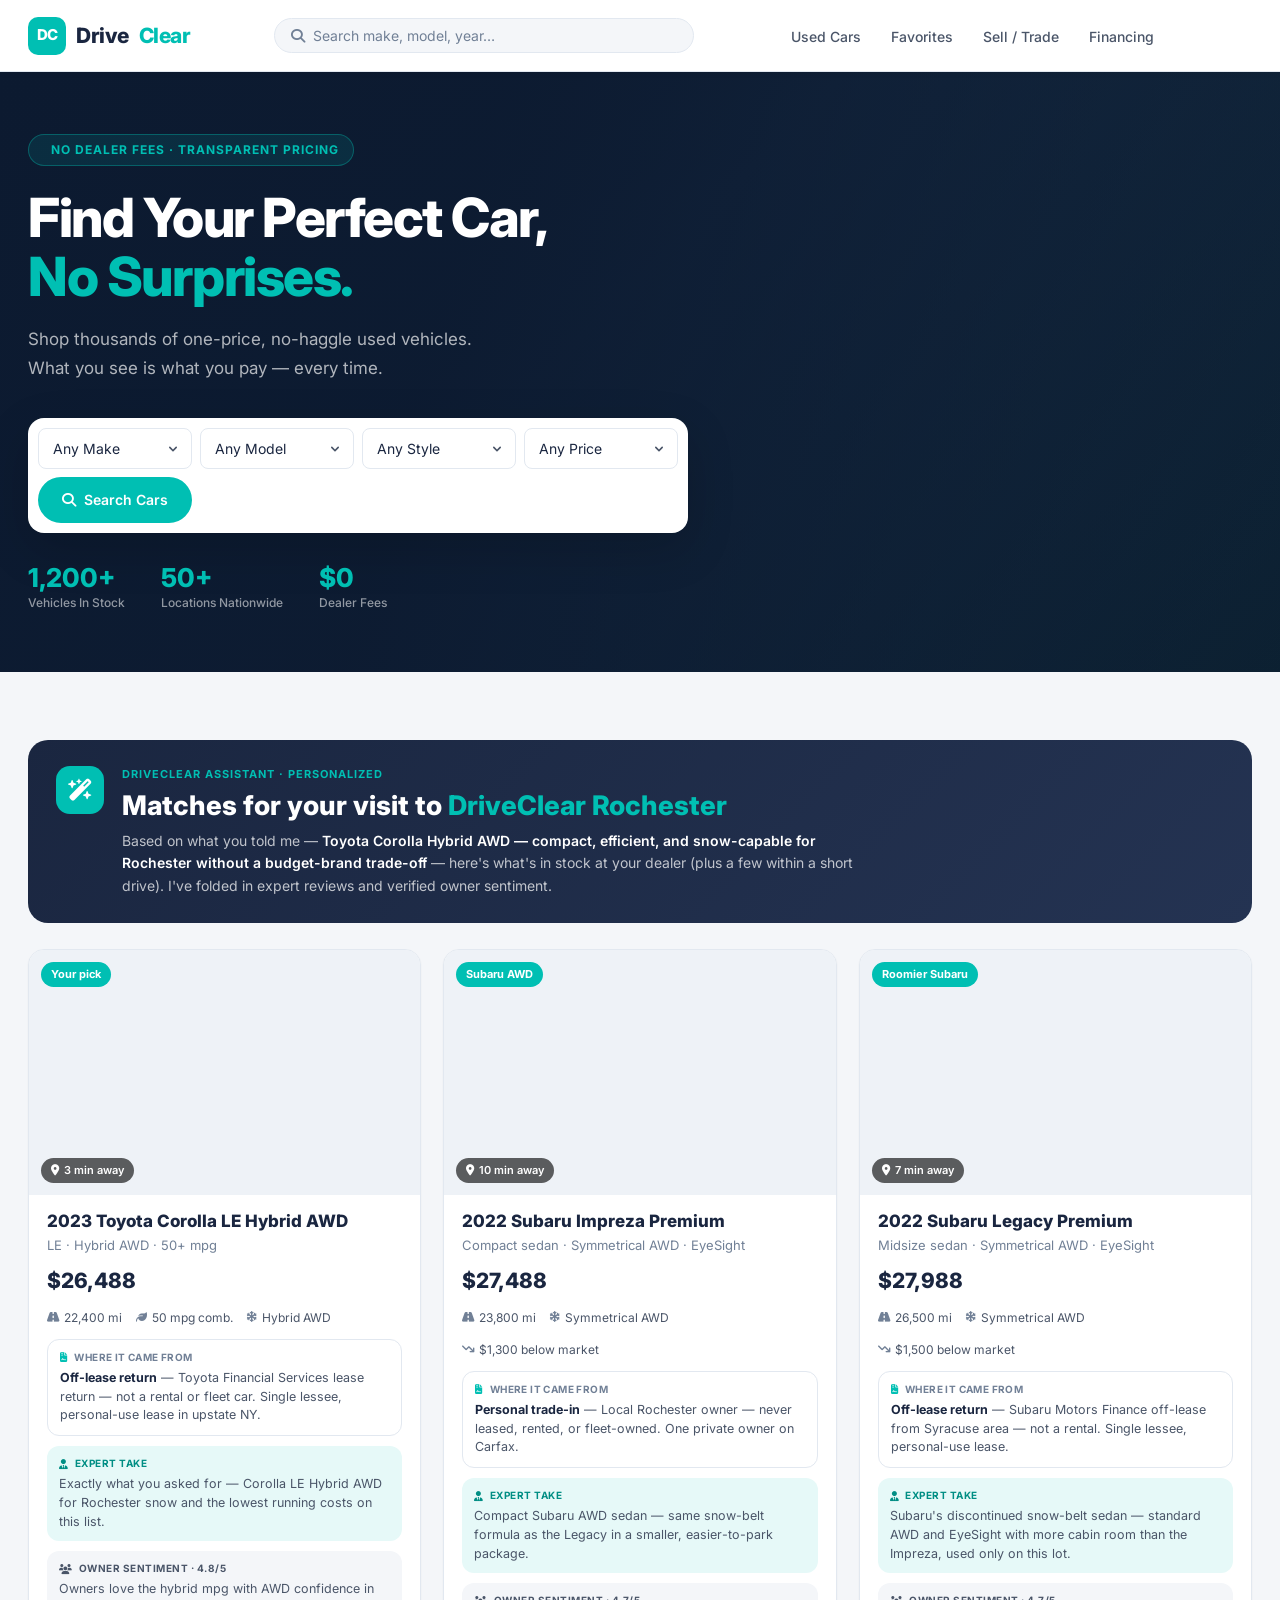
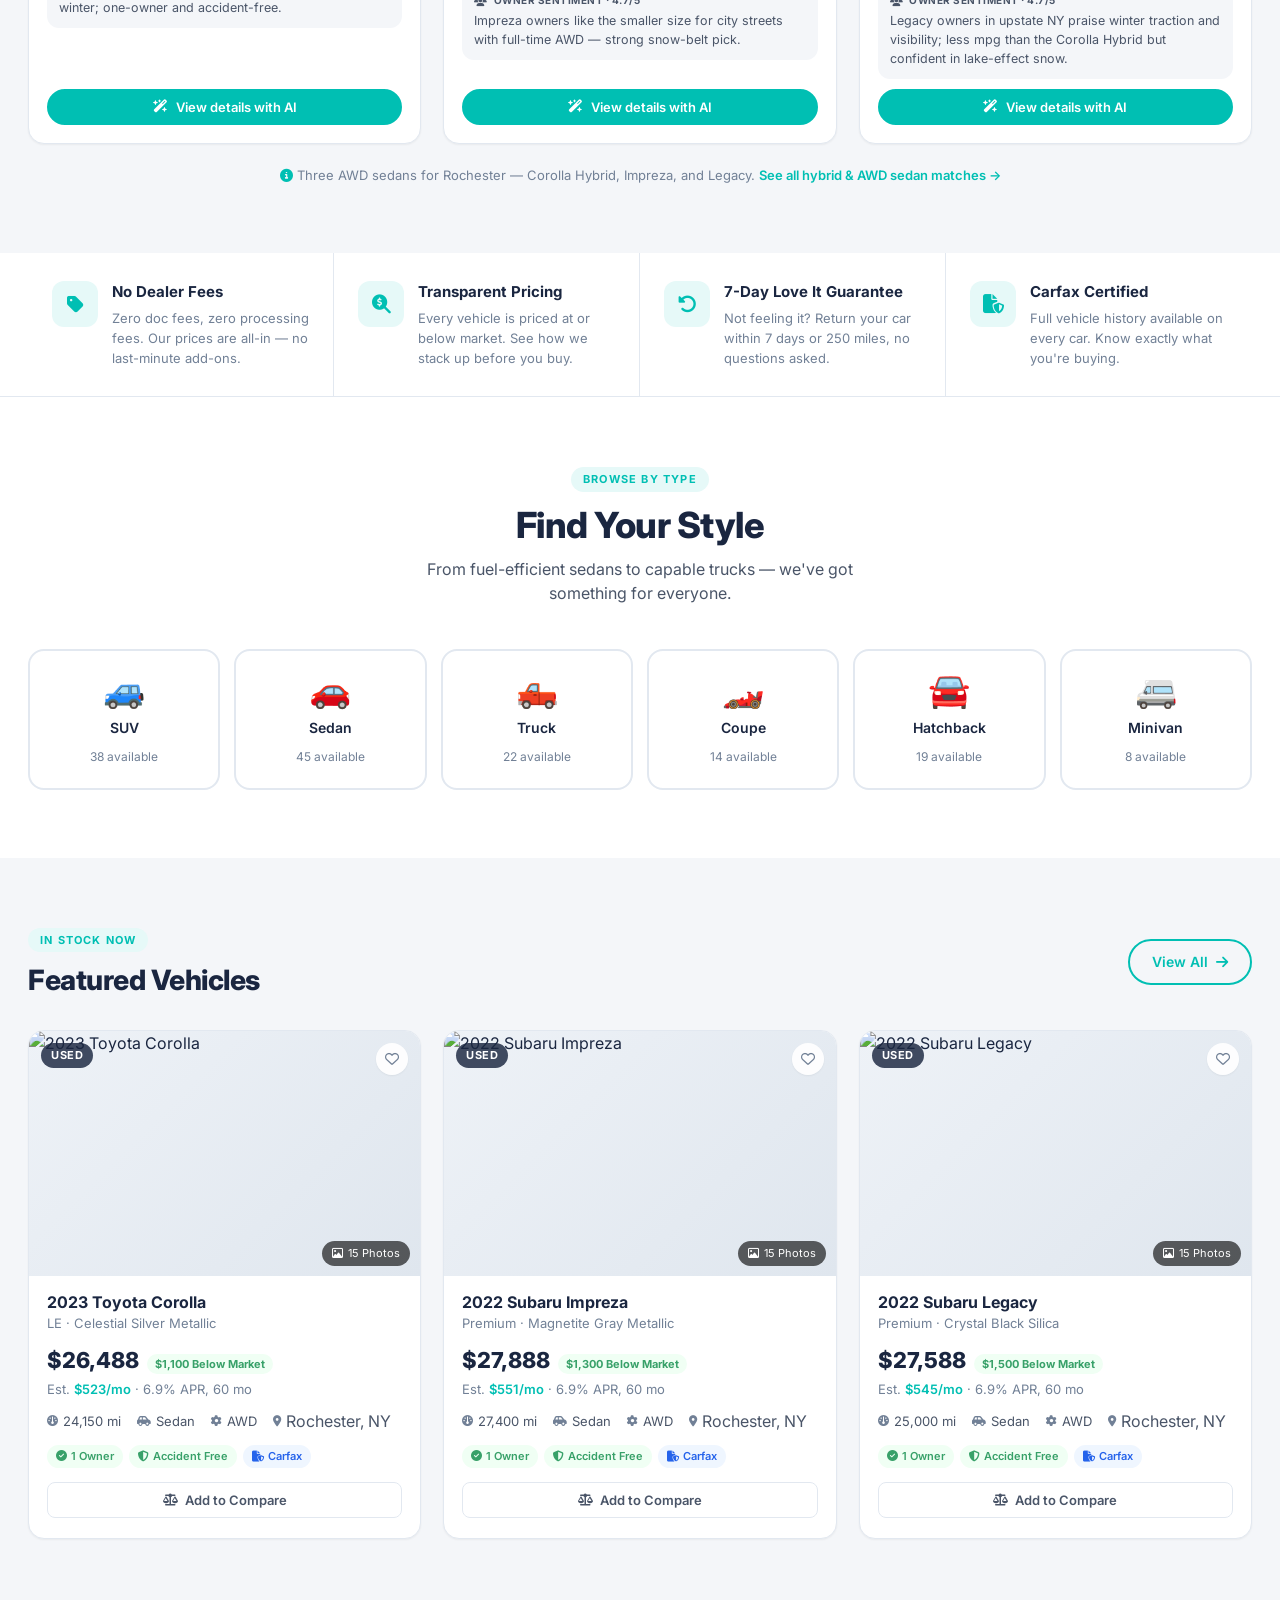
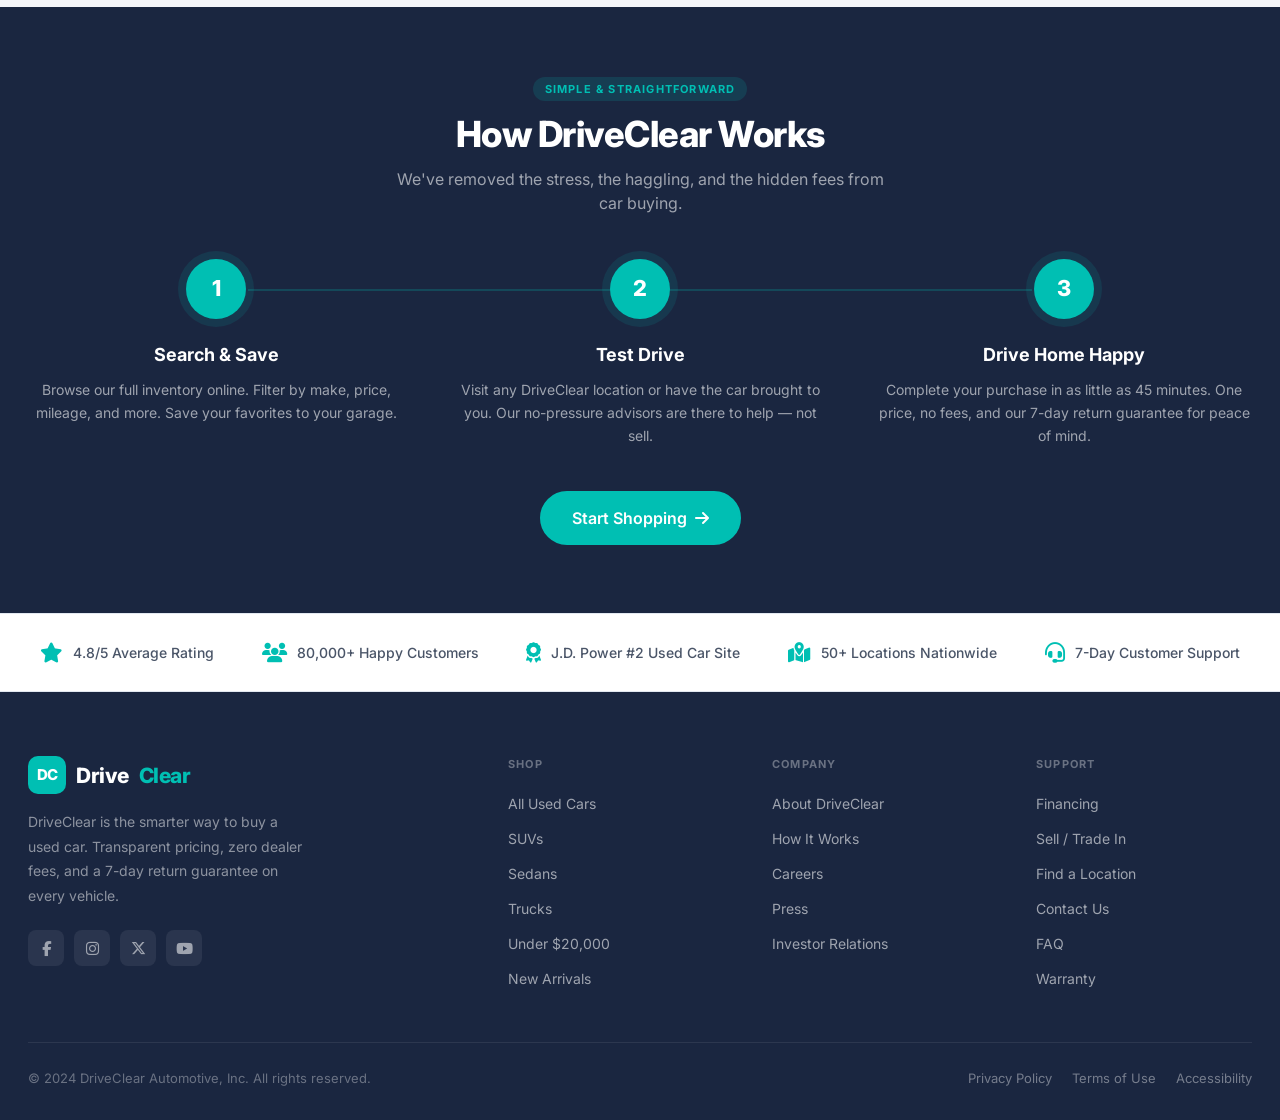
==== commit 3d5db441: "P4 Linda: Rochester AWD sedan study session updates. Tailor profile, inventory, and AI surfaces for " ====
--- a/index.html
+++ b/index.html
@@ -25,7 +25,7 @@
     </form>
     <ul class="nav-links" role="list">
       <li><a href="srp.html">Used Cars</a></li>
-      <li><a href="favorites.html">Favorites</a></li>
+      <li><a href="favorites.html" class="nav-favorites-link">Favorites<span class="nav-fav-count" hidden></span></a></li>
       <li><a href="sell-trade.html">Sell / Trade</a></li>
       <li><a href="financing.html">Financing</a></li>
     </ul>
@@ -39,7 +39,7 @@
 
 <nav class="mobile-nav" aria-label="Mobile navigation">
   <a href="srp.html">Used Cars</a>
-  <a href="favorites.html">Favorites</a>
+  <a href="favorites.html" class="nav-favorites-link">Favorites<span class="nav-fav-count" hidden></span></a>
   <a href="sell-trade.html">Sell / Trade</a>
   <a href="financing.html">Financing</a>
 </nav>
@@ -132,8 +132,6 @@
       </div>
     </div>
 
-    <div id="home-stores" class="store-strip-wrap" hidden></div>
-
     <div class="ai-rec-grid" id="ai-rec-grid"></div>
 
     <div class="ai-rec-foot" id="ai-rec-foot"></div>
--- a/css/styles.css
+++ b/css/styles.css
@@ -352,81 +352,6 @@
 }
 .td-visit-note strong { color: var(--teal-xdark); }
 
-.td-prep-tabs-card { padding-top: 18px; }
-.td-prep-tabs {
-  display: flex;
-  gap: 6px;
-  margin-bottom: 20px;
-  flex-wrap: nowrap;
-}
-.td-prep-tab {
-  flex: 1 1 0;
-  min-width: 0;
-  display: inline-flex;
-  align-items: center;
-  justify-content: center;
-  gap: 5px;
-  padding: 10px 8px;
-  border: 2px solid var(--border);
-  border-radius: var(--r-lg);
-  background: #fff;
-  font-size: clamp(11px, 1.1vw, 13px);
-  font-weight: 600;
-  color: var(--text-mid);
-  text-align: center;
-  line-height: 1.2;
-  cursor: pointer;
-  transition: border-color 0.15s, background 0.15s, color 0.15s;
-}
-.td-prep-tab i { font-size: 12px; color: var(--teal); flex-shrink: 0; }
-.td-prep-tab:hover { border-color: var(--teal); color: var(--teal-xdark); }
-.td-prep-tab.active {
-  background: var(--teal);
-  border-color: var(--teal);
-  color: #fff;
-}
-.td-prep-tab.active i { color: #fff; }
-.td-prep-panel { display: none; }
-.td-prep-panel.active { display: block; }
-.td-prep-panel .fin-prep-card-title { margin-top: 0; }
-.td-prep-panel .fp-chat-body { max-height: 360px; }
-
-.vdp-fast-track {
-  background: linear-gradient(135deg, var(--teal-light) 0%, #fff 100%);
-  border-color: rgba(0,191,179,0.35);
-  margin-bottom: 16px;
-}
-.ft-badge {
-  display: inline-flex; align-items: center; gap: 6px;
-  font-size: 11px; font-weight: 700; text-transform: uppercase; letter-spacing: 0.06em;
-  color: var(--teal-xdark); background: rgba(0,191,179,0.15);
-  padding: 5px 10px; border-radius: 999px; margin-bottom: 10px;
-}
-.ft-title { font-size: 16px; font-weight: 800; color: var(--text-dark); margin-bottom: 8px; letter-spacing: -0.2px; }
-.ft-copy { font-size: 13.5px; color: var(--text-mid); line-height: 1.6; margin-bottom: 12px; }
-.ft-checklist {
-  list-style: none; margin: 0 0 16px; padding: 0;
-  display: flex; flex-direction: column; gap: 8px;
-}
-.ft-checklist li {
-  display: flex; align-items: flex-start; gap: 8px;
-  font-size: 13px; color: var(--text-mid); line-height: 1.5;
-}
-.ft-checklist i { color: var(--teal); margin-top: 2px; flex-shrink: 0; }
-
-.ft-timeline { display: flex; flex-direction: column; gap: 12px; }
-.ft-step {
-  display: flex; gap: 14px; align-items: flex-start;
-  padding: 14px 16px; background: var(--bg); border: 1px solid var(--border); border-radius: var(--r-lg);
-}
-.ft-step-min {
-  flex-shrink: 0; min-width: 64px; font-size: 12px; font-weight: 800;
-  color: var(--teal-xdark); background: var(--teal-light); padding: 6px 8px;
-  border-radius: var(--r-md); text-align: center; line-height: 1.3;
-}
-.ft-step-body strong { display: block; font-size: 14px; color: var(--text-dark); margin-bottom: 4px; }
-.ft-step-body p { font-size: 13.5px; color: var(--text-mid); line-height: 1.55; margin: 0; }
-
 .td-plans { display: flex; flex-direction: column; gap: 12px; }
 .td-plan {
   padding: 16px 18px; border: 1px solid var(--border); border-radius: var(--r-lg); background: #fff;
@@ -446,6 +371,118 @@
   color: var(--teal-xdark); background: none; border: none; padding: 0; cursor: pointer; font-family: inherit;
 }
 .td-plan-ask:hover { color: var(--teal); text-decoration: underline; }
+
+/* Test drive prep — tabbed panels */
+.td-prep { padding-top: 0; }
+.td-prep-card { padding: 0; overflow: hidden; }
+.td-prep-tabs {
+  display: flex; border-bottom: 1px solid var(--border); background: var(--bg);
+}
+.td-prep-tab {
+  flex: 1; min-width: 0; font-family: inherit; font-size: 12px; font-weight: 700;
+  color: var(--text-mid); background: none; border: none; border-bottom: 2px solid transparent;
+  padding: 14px 10px; cursor: pointer; transition: all 0.15s ease;
+  display: flex; flex-direction: column; align-items: center; gap: 6px; text-align: center; line-height: 1.3;
+}
+.td-prep-tab i { font-size: 14px; color: var(--text-light); }
+.td-prep-tab:hover { color: var(--teal-xdark); background: rgba(0,191,179,0.04); }
+.td-prep-tab.active {
+  color: var(--teal-xdark); border-bottom-color: var(--teal); background: #fff;
+}
+.td-prep-tab.active i { color: var(--teal); }
+.td-tab-badge {
+  font-size: 10px; font-weight: 800; padding: 2px 7px; border-radius: var(--r-full);
+  background: var(--teal-light); color: var(--teal-xdark);
+}
+.td-prep-panel { display: none; padding: 18px 20px 20px; }
+.td-prep-panel.active { display: block; }
+.td-panel-intro {
+  font-size: 13.5px; color: var(--text-mid); line-height: 1.55; margin: 0 0 14px;
+}
+
+.td-drive-head {
+  display: flex; align-items: center; justify-content: flex-end; gap: 12px;
+  margin-bottom: 4px; min-height: 0;
+}
+.td-drive-progress {
+  font-size: 12px; font-weight: 700; color: var(--teal-xdark);
+  background: var(--teal-light); padding: 5px 11px; border-radius: var(--r-full);
+}
+
+.td-drive-tip {
+  border: 1px solid var(--border); border-radius: var(--r-lg); margin-top: 10px;
+  background: #fff; overflow: hidden; transition: border-color 0.15s ease;
+}
+.td-drive-tip.open { border-color: rgba(0,191,179,0.45); }
+.td-drive-tip.done { background: rgba(0,191,179,0.04); }
+.td-drive-tip-head {
+  width: 100%; display: flex; align-items: center; gap: 12px;
+  padding: 14px 16px; border: none; background: none; cursor: pointer;
+  font-family: inherit; text-align: left;
+}
+.td-drive-check {
+  width: 20px; height: 20px; border-radius: 6px; border: 2px solid var(--border);
+  flex-shrink: 0; display: grid; place-items: center; transition: all 0.15s ease;
+}
+.td-drive-tip.done .td-drive-check {
+  background: var(--teal); border-color: var(--teal); color: #fff;
+}
+.td-drive-tip.done .td-drive-check::after {
+  content: '✓'; font-size: 11px; font-weight: 800; line-height: 1;
+}
+.td-drive-tip-title { flex: 1; font-size: 14px; font-weight: 700; color: var(--text-dark); line-height: 1.35; }
+.td-drive-tip.done .td-drive-tip-title { color: var(--text-mid); }
+.td-drive-tip-chevron { color: var(--text-light); font-size: 12px; transition: transform 0.2s ease; }
+.td-drive-tip.open .td-drive-tip-chevron { transform: rotate(180deg); color: var(--teal); }
+.td-drive-tip-body {
+  display: none; padding: 0 16px 14px 48px;
+  font-size: 13.5px; color: var(--text-mid); line-height: 1.6;
+}
+.td-drive-tip.open .td-drive-tip-body { display: block; }
+.td-drive-tip-action {
+  margin-top: 10px; font-size: 12.5px; font-weight: 600; color: var(--teal);
+  display: inline-flex; align-items: center; gap: 6px;
+}
+
+.td-visit-checks { display: flex; flex-direction: column; gap: 8px; }
+.td-visit-check {
+  display: flex; align-items: flex-start; gap: 12px; padding: 12px 14px;
+  border: 1px solid var(--border); border-radius: var(--r-lg); cursor: pointer;
+  font-size: 14px; color: var(--text-mid); line-height: 1.5; transition: all 0.15s ease;
+}
+.td-visit-check:hover { border-color: rgba(0,191,179,0.35); }
+.td-visit-check.checked { background: rgba(0,191,179,0.06); border-color: rgba(0,191,179,0.35); }
+.td-visit-check input { accent-color: var(--teal); margin-top: 3px; flex-shrink: 0; }
+.td-visit-check strong { color: var(--text-dark); }
+
+.td-plans-compact { display: flex; flex-direction: column; gap: 8px; }
+.td-plan-row {
+  border: 1px solid var(--border); border-radius: var(--r-lg); overflow: hidden;
+}
+.td-plan-row summary {
+  list-style: none; cursor: pointer; padding: 12px 14px;
+  display: flex; align-items: center; justify-content: space-between; gap: 10px;
+  font-size: 13.5px; font-weight: 700; color: var(--text-dark);
+}
+.td-plan-row summary::-webkit-details-marker { display: none; }
+.td-plan-row p { margin: 0; padding: 0 14px 12px; font-size: 13px; color: var(--text-mid); line-height: 1.55; }
+.td-plan-row .td-plan-ask { margin: 0 14px 12px; }
+
+@media (max-width: 640px) {
+  .td-prep-tab { font-size: 11px; padding: 12px 6px; }
+  .td-prep-tab i { font-size: 13px; }
+}
+
+.td-prep-ask { margin-top: 14px; padding: 16px 18px; }
+.td-prep-ask-form { display: flex; gap: 8px; margin-bottom: 10px; }
+.td-prep-ask-form .fp-chat-input { flex: 1; }
+.td-prep-chips { display: flex; flex-wrap: wrap; gap: 8px; }
+.td-prep-chat {
+  max-height: 220px; overflow-y: auto; margin-top: 14px; padding-top: 14px;
+  border-top: 1px solid var(--border);
+}
+.td-prep-chat .pa-msg-bot .pa-msg-avatar { display: none; }
+.td-prep-chat .pa-msg-bot .pa-msg-bubble { margin-left: 0; }
 .ai-rec-foot {
   margin-top: 22px; text-align: center; font-size: 13px; color: var(--text-light);
 }
@@ -541,6 +578,14 @@
   padding: 4px 10px; border-radius: var(--r-full);
   font-size: 11px; font-weight: 700; text-transform: uppercase; letter-spacing: 0.5px;
 }
+.v-badge-stack {
+  position: absolute; top: 12px; left: 12px;
+  display: flex; flex-direction: column; align-items: flex-start; gap: 6px;
+  pointer-events: none;
+}
+.v-badge-stack .v-badge { position: static; }
+.badge-condition.badge-new { background: var(--navy); color: #fff; }
+.badge-condition.badge-used { background: rgba(26, 38, 64, 0.82); color: #fff; }
 .badge-great-deal { background: var(--success); color: #fff; }
 .badge-hot-deal { background: var(--red); color: #fff; }
 .badge-priced-to-sell { background: var(--warning); color: #fff; }
@@ -560,6 +605,13 @@
   box-shadow: var(--sh-xs);
 }
 .v-save:hover, .v-save.saved { color: var(--red); background: #fff; }
+
+.nav-fav-count {
+  font-size: 0.85em;
+  font-weight: 700;
+  color: var(--teal);
+}
+.nav-favorites-link.active .nav-fav-count { color: var(--teal); }
 
 .v-body { padding: 16px 18px 20px; }
 .v-title { font-size: 16px; font-weight: 700; color: var(--text-dark); line-height: 1.3; margin-bottom: 2px; }
@@ -571,22 +623,8 @@
 }
 .mkt-below { background: var(--success-light); color: var(--success); }
 .mkt-at { background: var(--warning-light); color: var(--warning); }
-.v-monthly { font-size: 13px; color: var(--text-light); margin-bottom: 6px; }
+.v-monthly { font-size: 13px; color: var(--text-light); margin-bottom: 10px; }
 .v-monthly b { color: var(--teal); font-weight: 600; }
-.v-insurance {
-  font-size: 12.5px; color: var(--text-mid); margin-bottom: 10px; line-height: 1.45;
-}
-.v-insurance b { color: var(--navy); font-weight: 700; }
-.v-insurance i { color: var(--teal); margin-right: 4px; }
-.v-ins-note { color: var(--text-light); font-size: 11.5px; }
-.vdp-insurance {
-  font-size: 14px; color: var(--text-mid); margin: 8px 0 4px; line-height: 1.45;
-}
-.vdp-insurance b { color: var(--navy); font-weight: 700; }
-.vdp-total-mo {
-  font-size: 13px; font-weight: 700; color: var(--teal); margin-bottom: 12px;
-}
-.ai-rec-body .v-insurance { margin-top: 2px; margin-bottom: 8px; }
 .v-meta { display: flex; align-items: center; gap: 16px; margin-bottom: 12px; }
 .v-meta-item { display: flex; align-items: center; gap: 5px; font-size: 13px; color: var(--text-mid); }
 .v-meta-item i { color: var(--text-light); font-size: 11px; }
@@ -657,25 +695,6 @@
   padding: 14px 0; position: sticky; top: var(--nav-h); z-index: 100; box-shadow: var(--sh-xs);
 }
 .srp-bar-inner { display: flex; align-items: center; gap: 12px; flex-wrap: wrap; }
-
-.store-strip-wrap { margin-bottom: 16px; }
-.store-strip {
-  padding: 14px 16px; background: var(--teal-light); border: 1px solid rgba(0,191,179,0.22);
-  border-radius: var(--r-lg);
-}
-.store-strip-head {
-  font-size: 13px; font-weight: 700; color: var(--navy); margin-bottom: 10px;
-  display: flex; align-items: center; gap: 8px;
-}
-.store-strip-list {
-  display: flex; flex-wrap: wrap; gap: 8px;
-}
-.store-strip-item {
-  flex: 1 1 180px; min-width: 160px; padding: 10px 12px; background: #fff;
-  border: 1px solid rgba(0,191,179,0.18); border-radius: var(--r);
-}
-.store-strip-name { display: block; font-size: 13px; font-weight: 700; color: var(--text-dark); margin-bottom: 2px; }
-.store-strip-meta { font-size: 12px; color: var(--text-mid); }
 .srp-search {
   flex: 1; min-width: 220px; display: flex; align-items: center; gap: 8px;
   background: var(--bg); border: 1px solid var(--border); border-radius: var(--r-full);
@@ -891,6 +910,41 @@
 
 /* VDP Sidebar Cards */
 .vdp-sidebar > * { margin-bottom: 16px; }
+
+.vdp-ai-highlight {
+  border: 1px solid rgba(0,191,179,0.35); border-radius: var(--r-xl);
+  background: linear-gradient(135deg, rgba(0,191,179,0.1) 0%, rgba(0,191,179,0.03) 100%);
+  padding: 14px 16px;
+}
+.vdp-ai-highlight-head {
+  font-size: 11px; font-weight: 800; text-transform: uppercase; letter-spacing: 0.45px;
+  color: var(--teal-xdark); margin-bottom: 10px;
+}
+.vdp-ai-highlight-list { list-style: none; margin: 0; padding: 0; display: flex; flex-direction: column; gap: 8px; }
+.vdp-ai-highlight-list li {
+  display: flex; align-items: flex-start; gap: 10px; font-size: 13px; line-height: 1.45; color: var(--text-dark);
+}
+.vdp-ai-highlight-list li i { color: var(--teal); margin-top: 2px; width: 14px; text-align: center; flex-shrink: 0; }
+.vdp-ai-highlight-list li.is-warn i { color: var(--warning); }
+.vdp-ai-highlight-list li.is-warn { color: var(--text-mid); }
+
+.ai-rec-provenance {
+  background: #fff; border: 1px solid var(--border); border-radius: var(--r-lg);
+  padding: 10px 12px;
+}
+.ai-rec-provenance-label {
+  font-size: 10px; font-weight: 700; text-transform: uppercase; letter-spacing: 0.4px;
+  color: var(--text-light); margin-bottom: 4px; display: flex; align-items: center; gap: 6px;
+}
+.ai-rec-provenance-label i { color: var(--teal); }
+.ai-rec-provenance p { margin: 0; font-size: 12.5px; color: var(--text-mid); line-height: 1.5; }
+.ai-rec-provenance strong { color: var(--text-dark); font-weight: 700; }
+
+.aidx-provenance {
+  border: 1px solid var(--border); border-radius: var(--r-lg); padding: 12px 14px; background: var(--bg);
+}
+.aidx-provenance-label { font-size: 11px; font-weight: 700; text-transform: uppercase; letter-spacing: 0.4px; color: var(--text-mid); margin-bottom: 6px; }
+.aidx-provenance p { margin: 0; font-size: 13px; color: var(--text-mid); line-height: 1.55; }
 .vdp-card {
   background: #fff; border-radius: var(--r-xl); border: 1px solid var(--border);
   padding: 22px 24px;
@@ -972,6 +1026,7 @@
 }
 .hist-icon.green { background: var(--success-light); color: var(--success); }
 .hist-icon.blue { background: #eff6ff; color: #2563eb; }
+.hist-icon.amber { background: var(--warning-light); color: var(--warning); }
 .hist-title { font-size: 14px; font-weight: 600; color: var(--text-dark); }
 .hist-sub { font-size: 12px; color: var(--text-light); margin-top: 2px; }
 .hist-check {
@@ -1647,6 +1702,122 @@
   .cm-veh-price { font-size: 17px; }
 }
 
+/* Location finder modal */
+.loc-modal { display: none; position: fixed; inset: 0; z-index: 3200; }
+.loc-modal.open { display: block; }
+.loc-backdrop { position: absolute; inset: 0; background: rgba(15,22,38,0.55); backdrop-filter: blur(2px); }
+.loc-panel {
+  position: absolute; top: 50%; left: 50%; transform: translate(-50%, -50%);
+  width: min(520px, calc(100vw - 32px)); max-height: calc(100vh - 40px);
+  background: #fff; border-radius: var(--r-xl); box-shadow: 0 24px 64px rgba(0,0,0,0.22);
+  display: flex; flex-direction: column; overflow: hidden;
+  animation: locIn 0.22s ease;
+}
+@keyframes locIn { from { opacity: 0; transform: translate(-50%, -48%); } to { opacity: 1; transform: translate(-50%, -50%); } }
+.loc-header {
+  display: flex; align-items: flex-start; justify-content: space-between; gap: 12px;
+  padding: 20px 22px 16px; border-bottom: 1px solid var(--border);
+}
+.loc-eyebrow { font-size: 11px; font-weight: 700; text-transform: uppercase; letter-spacing: 0.5px; color: var(--teal); margin-bottom: 4px; }
+.loc-title { font-size: 20px; font-weight: 800; color: var(--text-dark); letter-spacing: -0.3px; margin: 0; }
+.loc-close {
+  width: 36px; height: 36px; border-radius: 50%; border: none; background: var(--bg);
+  color: var(--text-mid); cursor: pointer; flex-shrink: 0;
+}
+.loc-close:hover { background: var(--border); color: var(--text-dark); }
+.loc-body { overflow-y: auto; padding: 18px 22px 22px; }
+
+.loc-search { display: flex; gap: 10px; margin-bottom: 16px; }
+.loc-search-field {
+  flex: 1; display: flex; align-items: center; gap: 10px;
+  border: 1px solid var(--border); border-radius: var(--r-lg); padding: 0 14px; background: var(--bg);
+}
+.loc-search-field:focus-within { border-color: var(--teal); background: #fff; }
+.loc-search-field i { color: var(--teal); font-size: 14px; }
+.loc-search-field input {
+  flex: 1; border: none; background: none; padding: 12px 0; font-size: 15px;
+  font-family: inherit; color: var(--text-dark); outline: none;
+}
+.loc-search .btn { flex-shrink: 0; padding-left: 18px; padding-right: 18px; }
+
+.loc-hint, .loc-error { font-size: 14px; color: var(--text-mid); line-height: 1.55; margin: 0 0 12px; }
+.loc-error { color: var(--warning); }
+
+.loc-vehicle-note {
+  display: flex; align-items: center; gap: 10px; font-size: 13px; color: var(--text-mid);
+  padding: 10px 12px; background: var(--bg); border-radius: var(--r-lg); margin-bottom: 12px;
+}
+.loc-vehicle-note i { color: var(--teal); }
+
+.loc-card {
+  border: 1px solid var(--border); border-radius: var(--r-lg); padding: 16px 18px; margin-bottom: 14px;
+}
+.loc-card-nearest { border-color: rgba(0,191,179,0.45); background: rgba(0,191,179,0.04); }
+.loc-card-badge {
+  font-size: 10px; font-weight: 800; text-transform: uppercase; letter-spacing: 0.4px;
+  color: var(--teal-xdark); background: var(--teal-light); display: inline-block;
+  padding: 4px 9px; border-radius: var(--r-full); margin-bottom: 10px;
+}
+.loc-card-name { font-size: 17px; font-weight: 800; color: var(--text-dark); margin-bottom: 4px; }
+.loc-card-addr { font-size: 13px; color: var(--text-mid); margin-bottom: 10px; }
+.loc-card-meta { display: flex; flex-wrap: wrap; gap: 12px; font-size: 12.5px; color: var(--text-light); margin-bottom: 14px; }
+.loc-card-meta i { color: var(--teal); margin-right: 4px; }
+.loc-card-actions { display: flex; flex-wrap: wrap; gap: 8px; }
+
+.loc-transfer { margin-bottom: 14px; }
+.loc-transfer-inner {
+  border: 1px solid rgba(0,191,179,0.35); border-radius: var(--r-lg);
+  padding: 14px 16px; background: rgba(0,191,179,0.06);
+}
+.loc-transfer-head { display: flex; gap: 12px; align-items: flex-start; margin-bottom: 12px; }
+.loc-transfer-head > i { color: var(--teal); font-size: 18px; margin-top: 2px; }
+.loc-transfer-head strong { display: block; font-size: 14px; color: var(--text-dark); margin-bottom: 4px; }
+.loc-transfer-head p { margin: 0; font-size: 13px; color: var(--text-mid); line-height: 1.55; }
+.loc-transfer-actions { display: flex; flex-wrap: wrap; gap: 8px; }
+.loc-transfer-at-lot {
+  display: flex; align-items: center; gap: 10px; font-size: 13px; color: var(--text-mid);
+}
+.loc-transfer-at-lot i { color: var(--success); font-size: 16px; }
+.loc-transfer-confirm {
+  display: flex; align-items: center; gap: 8px; font-size: 13px; font-weight: 600;
+  color: var(--teal-xdark); margin-top: 4px;
+}
+
+.loc-ship-card {
+  border: 1px solid var(--border); border-radius: var(--r-lg); padding: 14px 16px; margin-bottom: 14px;
+  background: var(--bg);
+}
+.loc-ship-title { font-size: 14px; font-weight: 800; color: var(--text-dark); margin: 0 0 10px; display: flex; align-items: center; gap: 8px; }
+.loc-ship-title i { color: var(--teal); }
+.loc-ship-list { margin: 0; padding-left: 18px; font-size: 13px; color: var(--text-mid); line-height: 1.55; }
+.loc-ship-list li + li { margin-top: 8px; }
+.loc-ship-list strong { color: var(--text-dark); }
+
+.loc-all-toggle {
+  width: 100%; display: flex; align-items: center; justify-content: space-between;
+  font-family: inherit; font-size: 13px; font-weight: 700; color: var(--text-mid);
+  background: none; border: 1px solid var(--border); border-radius: var(--r-lg);
+  padding: 11px 14px; cursor: pointer;
+}
+.loc-all-toggle i { transition: transform 0.2s ease; font-size: 11px; }
+.loc-all-toggle.open i { transform: rotate(180deg); }
+.loc-all-list { margin-top: 8px; border: 1px solid var(--border); border-radius: var(--r-lg); overflow: hidden; }
+.loc-row {
+  display: flex; align-items: center; justify-content: space-between; gap: 12px;
+  padding: 11px 14px; border-bottom: 1px solid var(--border); font-size: 13px;
+}
+.loc-row:last-child { border-bottom: none; }
+.loc-row.is-nearest { background: rgba(0,191,179,0.06); }
+.loc-row-name { font-weight: 700; color: var(--text-dark); }
+.loc-row-addr { font-size: 12px; color: var(--text-light); margin-top: 2px; }
+.loc-row-mi { font-weight: 700; color: var(--teal-xdark); white-space: nowrap; }
+
+.v-meta-loc {
+  border: none; background: none; padding: 0; font: inherit; cursor: pointer; text-align: left;
+  transition: color 0.15s ease;
+}
+.v-meta-loc:hover { color: var(--teal); text-decoration: underline; }
+
 /* Add a bit of bottom padding on body when tray is visible */
 body:has(.compare-tray.open) { padding-bottom: 110px; }
 @media (max-width: 768px) {
@@ -2539,6 +2710,7 @@
 .tp-delta-warn { background: #fff6ec; border: 1px solid #f3d9b8; color: #8a5a1a; }
 .tp-delta-warn i { color: #e0892a; }
 
+.tp-col-source { font-size: 12px; color: var(--text-light); margin: -4px 0 10px; }
 .tp-compare { display: grid; grid-template-columns: 1fr 1fr; gap: 16px; }
 .tp-col { border: 1px solid var(--border); border-radius: var(--r-lg); padding: 16px; background: var(--bg); }
 .tp-col-trade { border-color: rgba(0, 191, 179, 0.4); background: rgba(0, 191, 179, 0.05); }
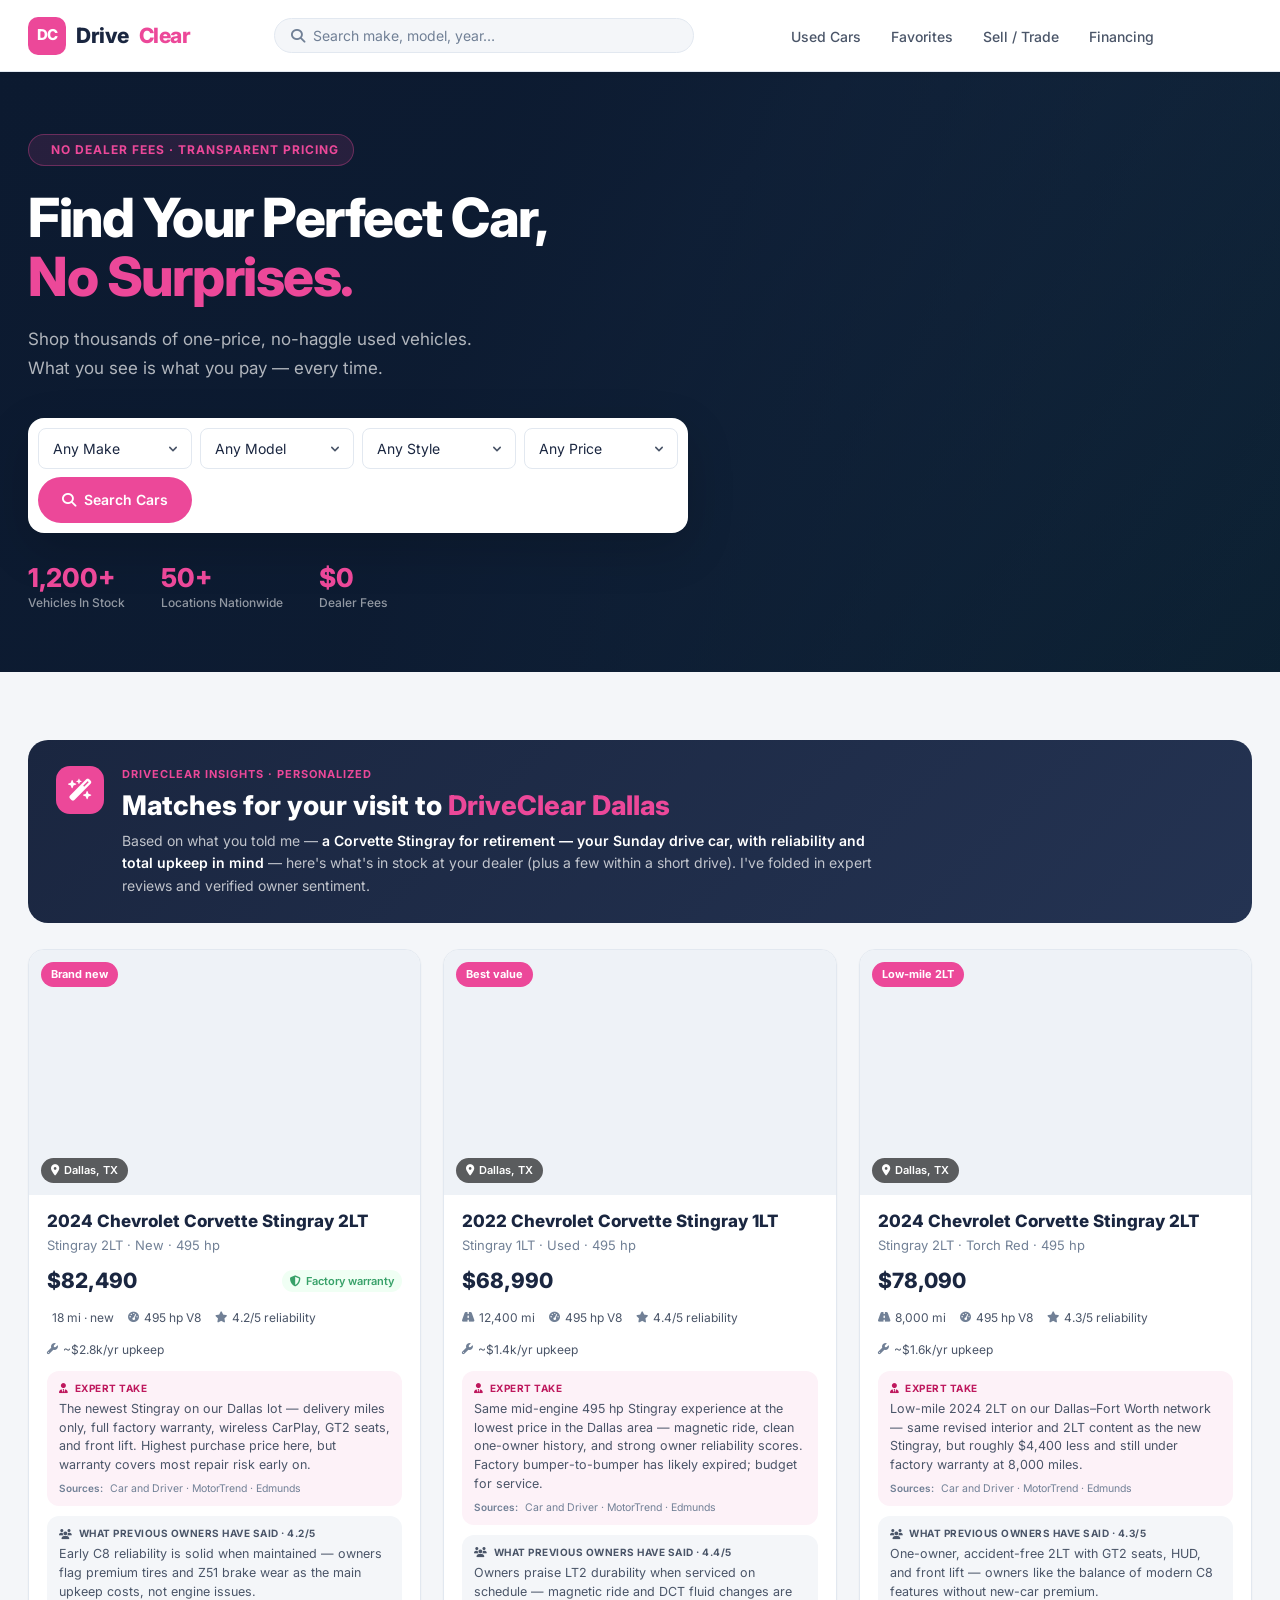
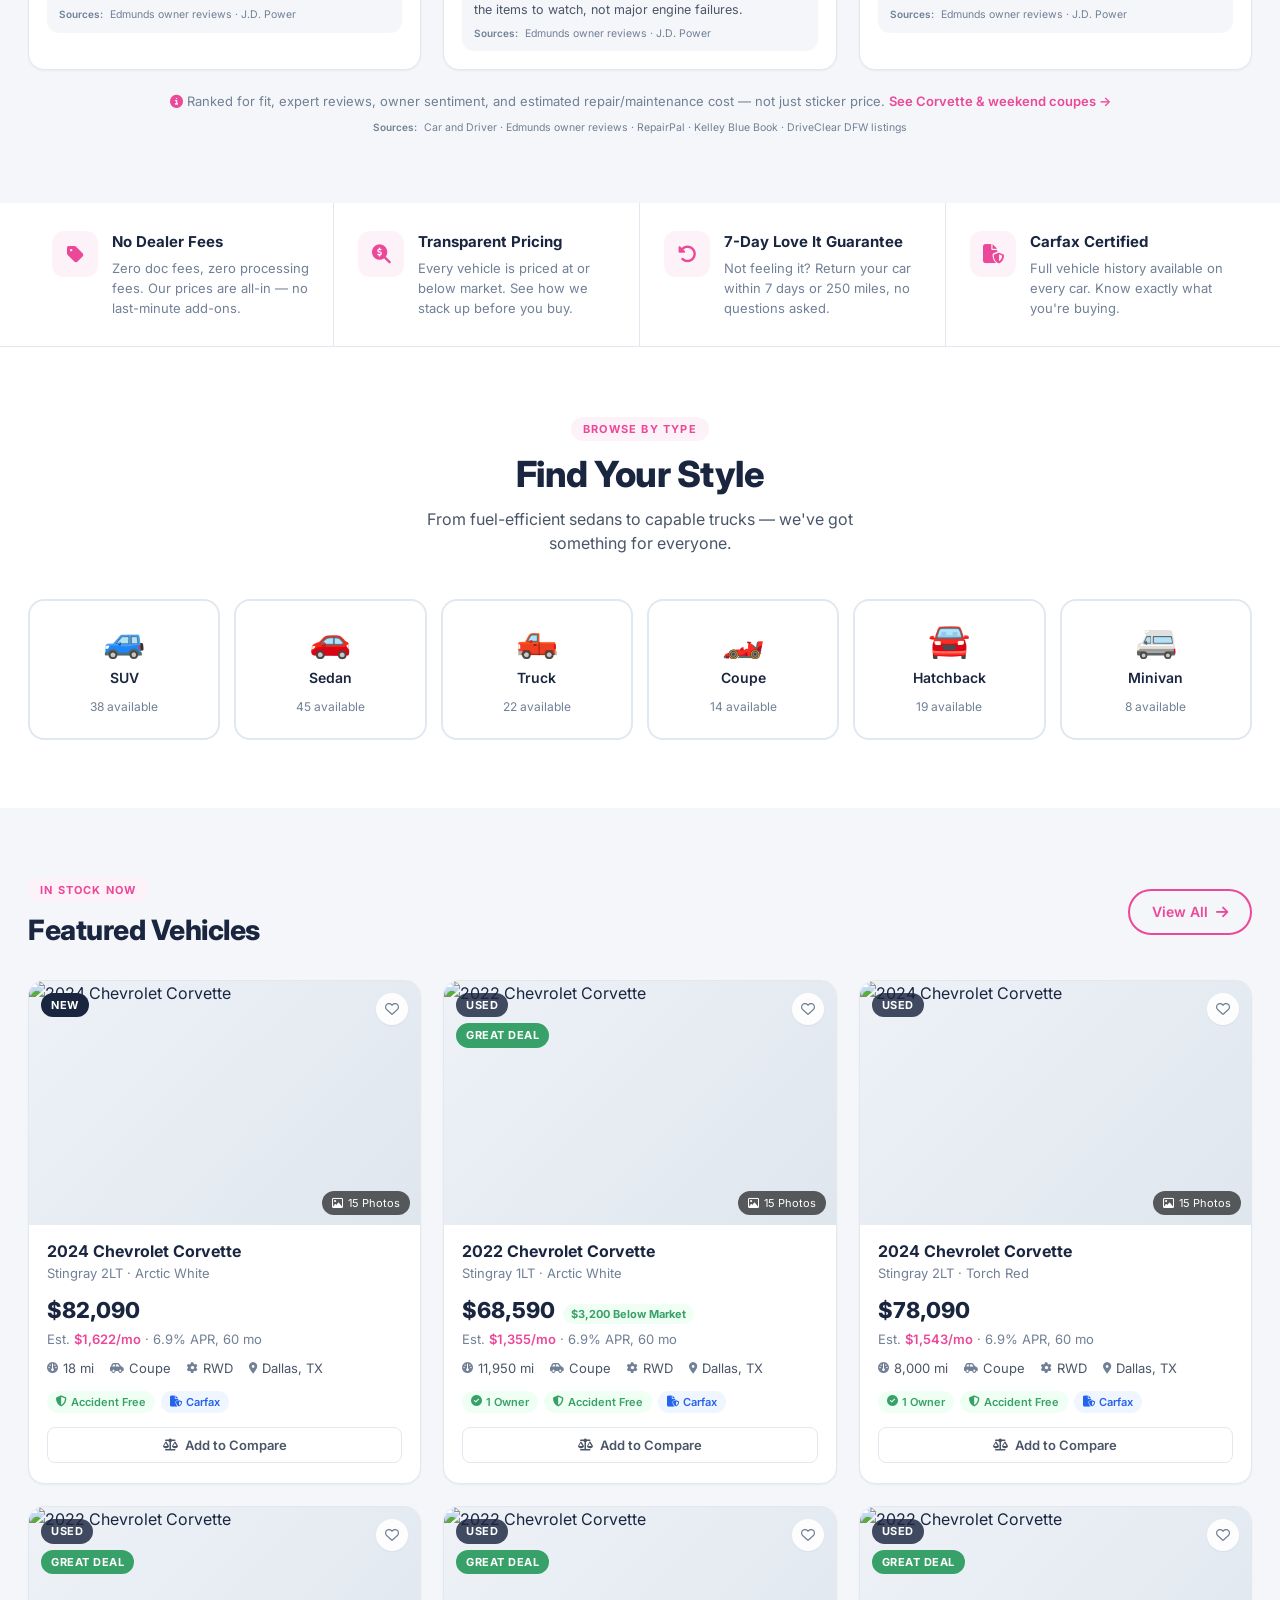
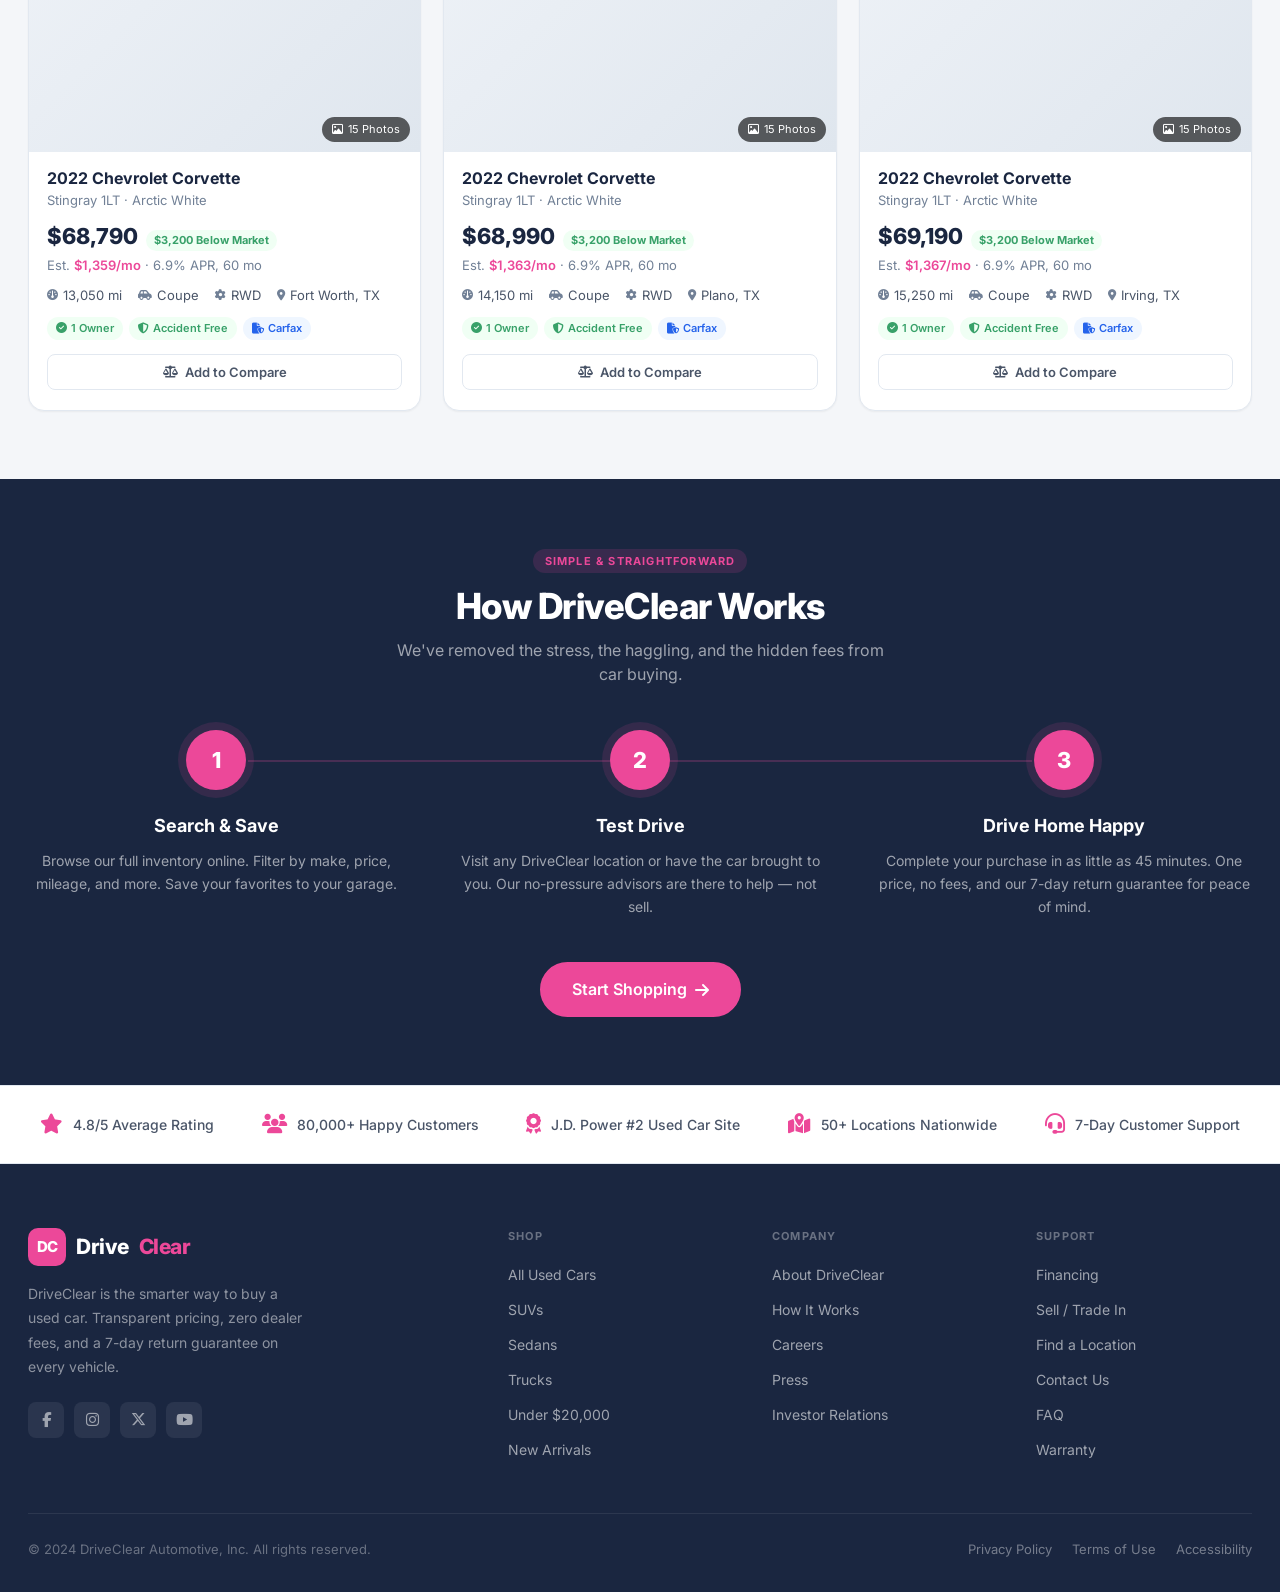
==== commit 6eb6746b: "Add P5 Dallas Corvette flow with finance gating, insights, and pink brand. Aligns SRP/VDP/finance fo" ====
--- a/index.html
+++ b/index.html
@@ -121,12 +121,12 @@
 </section>
 
 <!-- ═══════════════════════ AI RECOMMENDATIONS ═══════════════════════ -->
-<section class="section ai-rec" aria-label="AI recommendations for your appointment">
+<section class="section ai-rec" aria-label="DriveClear Insights recommendations for your appointment">
   <div class="container">
     <div class="ai-rec-banner">
       <div class="ai-rec-banner-icon"><i class="fa-solid fa-wand-magic-sparkles"></i></div>
       <div class="ai-rec-banner-text">
-        <div class="ai-rec-eyebrow">DriveClear Assistant · Personalized</div>
+        <div class="ai-rec-eyebrow">DriveClear Insights · Personalized</div>
         <h2 class="ai-rec-title" id="ai-rec-title">Matches for your visit</h2>
         <p class="ai-rec-sub" id="ai-rec-sub"></p>
       </div>
@@ -337,35 +337,6 @@
     </div>
   </div>
 </footer>
-
-<!-- ═══════════════════════ AI DETAIL MODAL ═══════════════════════ -->
-<div class="aidx" id="ai-detail" hidden role="dialog" aria-modal="true" aria-label="AI vehicle details">
-  <div class="aidx-backdrop" id="ai-detail-backdrop"></div>
-  <div class="aidx-panel">
-    <div class="aidx-head">
-      <div class="aidx-head-title">
-        <div class="aidx-avatar"><i class="fa-solid fa-wand-magic-sparkles"></i></div>
-        <div>
-          <div class="aidx-name" id="aidx-name">Vehicle</div>
-          <div class="aidx-status"><span class="aidx-dot"></span> DriveClear Assistant</div>
-        </div>
-      </div>
-      <button type="button" class="aidx-close" id="ai-detail-close" aria-label="Close"><i class="fa-solid fa-xmark"></i></button>
-    </div>
-
-    <div class="aidx-body" id="aidx-body">
-      <!-- populated by JS -->
-    </div>
-
-    <div class="aidx-chips" id="aidx-chips" aria-label="Ask the assistant"></div>
-
-    <form class="aidx-input-row" id="aidx-form">
-      <input type="text" class="aidx-input" id="aidx-input" placeholder="Ask about this car…" autocomplete="off" aria-label="Ask about this car">
-      <button type="submit" class="aidx-send" aria-label="Send"><i class="fa-solid fa-arrow-up"></i></button>
-    </form>
-    <div class="aidx-foot"><i class="fa-solid fa-shield-halved"></i> AI-assisted summary · fake demo data</div>
-  </div>
-</div>
 
 <script src="js/inventory.js"></script>
 <script src="js/profile.js"></script>
--- a/css/styles.css
+++ b/css/styles.css
@@ -19,11 +19,12 @@
 
 /* ─── Design Tokens ─── */
 :root {
-  --teal: #00BFB3;
-  --teal-dark: #00a89d;
-  --teal-xdark: #008e84;
-  --teal-light: #e6f9f8;
-  --teal-mid: rgba(0,191,179,0.15);
+  --brand-rgb: 236, 72, 153;
+  --teal: #EC4899;
+  --teal-dark: #DB2777;
+  --teal-xdark: #BE185D;
+  --teal-light: #FDF2F8;
+  --teal-mid: rgba(var(--brand-rgb), 0.15);
   --navy: #1a2640;
   --navy-mid: #243352;
   --navy-light: #2d3f5c;
@@ -52,6 +53,7 @@
   --r-full: 9999px;
   --nav-h: 72px;
   --max-w: 1300px;
+  --dc-assistant-h: 620px;
 }
 
 /* ─── Utilities ─── */
@@ -227,7 +229,7 @@
 .hero-content { position: relative; z-index: 1; max-width: 660px; }
 .hero-eyebrow {
   display: inline-flex; align-items: center; gap: 8px;
-  background: rgba(0,191,179,0.12); border: 1px solid rgba(0,191,179,0.35);
+  background: rgba(var(--brand-rgb),0.12); border: 1px solid rgba(var(--brand-rgb),0.35);
   color: var(--teal); padding: 6px 14px; border-radius: var(--r-full);
   font-size: 12px; font-weight: 700; text-transform: uppercase; letter-spacing: 1px;
   margin-bottom: 22px;
@@ -328,7 +330,9 @@
 }
 .ai-rec-owners .ai-rec-insight-label { color: var(--text-mid); }
 .ai-rec-insight p { font-size: 12.5px; color: var(--text-mid); line-height: 1.5; }
+.ai-rec-insight .dc-sources { margin-top: 6px; }
 .ai-rec-body .btn { margin-top: auto; cursor: pointer; }
+.ai-rec-foot .dc-sources { margin-top: 8px; width: 100%; flex-basis: 100%; }
 
 .td-details-card { background: var(--bg); border: 1px solid var(--border); }
 .td-detail-row {
@@ -347,7 +351,7 @@
 .td-check-item i { color: var(--teal); font-size: 15px; margin-top: 2px; flex-shrink: 0; width: 18px; text-align: center; }
 .td-check-item strong { color: var(--text-dark); font-weight: 700; }
 .td-visit-note {
-  margin-top: 14px; padding: 14px 16px; background: var(--teal-light); border: 1px solid rgba(0,191,179,0.25);
+  margin-top: 14px; padding: 14px 16px; background: var(--teal-light); border: 1px solid rgba(var(--brand-rgb),0.25);
   border-radius: var(--r-lg); font-size: 13.5px; color: var(--text-mid); line-height: 1.6;
 }
 .td-visit-note strong { color: var(--teal-xdark); }
@@ -371,118 +375,6 @@
   color: var(--teal-xdark); background: none; border: none; padding: 0; cursor: pointer; font-family: inherit;
 }
 .td-plan-ask:hover { color: var(--teal); text-decoration: underline; }
-
-/* Test drive prep — tabbed panels */
-.td-prep { padding-top: 0; }
-.td-prep-card { padding: 0; overflow: hidden; }
-.td-prep-tabs {
-  display: flex; border-bottom: 1px solid var(--border); background: var(--bg);
-}
-.td-prep-tab {
-  flex: 1; min-width: 0; font-family: inherit; font-size: 12px; font-weight: 700;
-  color: var(--text-mid); background: none; border: none; border-bottom: 2px solid transparent;
-  padding: 14px 10px; cursor: pointer; transition: all 0.15s ease;
-  display: flex; flex-direction: column; align-items: center; gap: 6px; text-align: center; line-height: 1.3;
-}
-.td-prep-tab i { font-size: 14px; color: var(--text-light); }
-.td-prep-tab:hover { color: var(--teal-xdark); background: rgba(0,191,179,0.04); }
-.td-prep-tab.active {
-  color: var(--teal-xdark); border-bottom-color: var(--teal); background: #fff;
-}
-.td-prep-tab.active i { color: var(--teal); }
-.td-tab-badge {
-  font-size: 10px; font-weight: 800; padding: 2px 7px; border-radius: var(--r-full);
-  background: var(--teal-light); color: var(--teal-xdark);
-}
-.td-prep-panel { display: none; padding: 18px 20px 20px; }
-.td-prep-panel.active { display: block; }
-.td-panel-intro {
-  font-size: 13.5px; color: var(--text-mid); line-height: 1.55; margin: 0 0 14px;
-}
-
-.td-drive-head {
-  display: flex; align-items: center; justify-content: flex-end; gap: 12px;
-  margin-bottom: 4px; min-height: 0;
-}
-.td-drive-progress {
-  font-size: 12px; font-weight: 700; color: var(--teal-xdark);
-  background: var(--teal-light); padding: 5px 11px; border-radius: var(--r-full);
-}
-
-.td-drive-tip {
-  border: 1px solid var(--border); border-radius: var(--r-lg); margin-top: 10px;
-  background: #fff; overflow: hidden; transition: border-color 0.15s ease;
-}
-.td-drive-tip.open { border-color: rgba(0,191,179,0.45); }
-.td-drive-tip.done { background: rgba(0,191,179,0.04); }
-.td-drive-tip-head {
-  width: 100%; display: flex; align-items: center; gap: 12px;
-  padding: 14px 16px; border: none; background: none; cursor: pointer;
-  font-family: inherit; text-align: left;
-}
-.td-drive-check {
-  width: 20px; height: 20px; border-radius: 6px; border: 2px solid var(--border);
-  flex-shrink: 0; display: grid; place-items: center; transition: all 0.15s ease;
-}
-.td-drive-tip.done .td-drive-check {
-  background: var(--teal); border-color: var(--teal); color: #fff;
-}
-.td-drive-tip.done .td-drive-check::after {
-  content: '✓'; font-size: 11px; font-weight: 800; line-height: 1;
-}
-.td-drive-tip-title { flex: 1; font-size: 14px; font-weight: 700; color: var(--text-dark); line-height: 1.35; }
-.td-drive-tip.done .td-drive-tip-title { color: var(--text-mid); }
-.td-drive-tip-chevron { color: var(--text-light); font-size: 12px; transition: transform 0.2s ease; }
-.td-drive-tip.open .td-drive-tip-chevron { transform: rotate(180deg); color: var(--teal); }
-.td-drive-tip-body {
-  display: none; padding: 0 16px 14px 48px;
-  font-size: 13.5px; color: var(--text-mid); line-height: 1.6;
-}
-.td-drive-tip.open .td-drive-tip-body { display: block; }
-.td-drive-tip-action {
-  margin-top: 10px; font-size: 12.5px; font-weight: 600; color: var(--teal);
-  display: inline-flex; align-items: center; gap: 6px;
-}
-
-.td-visit-checks { display: flex; flex-direction: column; gap: 8px; }
-.td-visit-check {
-  display: flex; align-items: flex-start; gap: 12px; padding: 12px 14px;
-  border: 1px solid var(--border); border-radius: var(--r-lg); cursor: pointer;
-  font-size: 14px; color: var(--text-mid); line-height: 1.5; transition: all 0.15s ease;
-}
-.td-visit-check:hover { border-color: rgba(0,191,179,0.35); }
-.td-visit-check.checked { background: rgba(0,191,179,0.06); border-color: rgba(0,191,179,0.35); }
-.td-visit-check input { accent-color: var(--teal); margin-top: 3px; flex-shrink: 0; }
-.td-visit-check strong { color: var(--text-dark); }
-
-.td-plans-compact { display: flex; flex-direction: column; gap: 8px; }
-.td-plan-row {
-  border: 1px solid var(--border); border-radius: var(--r-lg); overflow: hidden;
-}
-.td-plan-row summary {
-  list-style: none; cursor: pointer; padding: 12px 14px;
-  display: flex; align-items: center; justify-content: space-between; gap: 10px;
-  font-size: 13.5px; font-weight: 700; color: var(--text-dark);
-}
-.td-plan-row summary::-webkit-details-marker { display: none; }
-.td-plan-row p { margin: 0; padding: 0 14px 12px; font-size: 13px; color: var(--text-mid); line-height: 1.55; }
-.td-plan-row .td-plan-ask { margin: 0 14px 12px; }
-
-@media (max-width: 640px) {
-  .td-prep-tab { font-size: 11px; padding: 12px 6px; }
-  .td-prep-tab i { font-size: 13px; }
-}
-
-.td-prep-ask { margin-top: 14px; padding: 16px 18px; }
-.td-prep-ask-form { display: flex; gap: 8px; margin-bottom: 10px; }
-.td-prep-ask-form .fp-chat-input { flex: 1; }
-.td-prep-chips { display: flex; flex-wrap: wrap; gap: 8px; }
-.td-prep-chat {
-  max-height: 220px; overflow-y: auto; margin-top: 14px; padding-top: 14px;
-  border-top: 1px solid var(--border);
-}
-.td-prep-chat .pa-msg-bot .pa-msg-avatar { display: none; }
-.td-prep-chat .pa-msg-bot .pa-msg-bubble { margin-left: 0; }
 .ai-rec-foot {
   margin-top: 22px; text-align: center; font-size: 13px; color: var(--text-light);
 }
@@ -525,7 +417,7 @@
   font-size: 11px; font-weight: 700; text-transform: uppercase; letter-spacing: 1.2px;
   padding: 4px 12px; border-radius: var(--r-full); margin-bottom: 12px;
 }
-.section-dark .section-tag { background: rgba(0,191,179,0.15); }
+.section-dark .section-tag { background: rgba(var(--brand-rgb),0.15); }
 .section-title {
   font-size: clamp(22px, 3.5vw, 36px); font-weight: 800;
   color: var(--text-dark); letter-spacing: -0.5px; line-height: 1.2;
@@ -578,14 +470,6 @@
   padding: 4px 10px; border-radius: var(--r-full);
   font-size: 11px; font-weight: 700; text-transform: uppercase; letter-spacing: 0.5px;
 }
-.v-badge-stack {
-  position: absolute; top: 12px; left: 12px;
-  display: flex; flex-direction: column; align-items: flex-start; gap: 6px;
-  pointer-events: none;
-}
-.v-badge-stack .v-badge { position: static; }
-.badge-condition.badge-new { background: var(--navy); color: #fff; }
-.badge-condition.badge-used { background: rgba(26, 38, 64, 0.82); color: #fff; }
 .badge-great-deal { background: var(--success); color: #fff; }
 .badge-hot-deal { background: var(--red); color: #fff; }
 .badge-priced-to-sell { background: var(--warning); color: #fff; }
@@ -605,6 +489,81 @@
   box-shadow: var(--sh-xs);
 }
 .v-save:hover, .v-save.saved { color: var(--red); background: #fff; }
+
+.v-badge-stack {
+  position: absolute; top: 12px; left: 12px;
+  display: flex; flex-direction: column; align-items: flex-start; gap: 6px;
+  pointer-events: none;
+}
+.v-badge-stack .v-badge { position: static; }
+.badge-condition.badge-new { background: var(--navy); color: #fff; }
+.badge-condition.badge-used { background: rgba(26, 38, 64, 0.82); color: #fff; }
+
+/* VDP — Corvette year-over-year AI insight */
+.vdp-yoy-card {
+  border: 1px solid rgba(var(--brand-rgb),0.35);
+  border-radius: var(--r-xl);
+  background: linear-gradient(135deg, rgba(var(--brand-rgb),0.08) 0%, rgba(var(--brand-rgb),0.02) 100%);
+  padding: 22px 24px;
+}
+.vdp-yoy-head {
+  display: flex; align-items: flex-start; gap: 14px; margin-bottom: 14px;
+}
+.vdp-yoy-head > i { color: var(--teal); font-size: 20px; margin-top: 4px; }
+.vdp-yoy-label {
+  font-size: 11px; font-weight: 800; text-transform: uppercase; letter-spacing: 0.45px;
+  color: var(--teal-xdark); margin-bottom: 4px;
+}
+.vdp-yoy-intro { font-size: 14.5px; color: var(--text-mid); line-height: 1.6; margin: 0 0 16px; }
+.vdp-yoy-grid {
+  display: grid; grid-template-columns: 1fr 1fr; gap: 14px; margin-bottom: 16px;
+}
+.vdp-yoy-grid-3 { grid-template-columns: repeat(3, 1fr); }
+.vdp-yoy-col a { color: var(--teal); font-weight: 600; }
+.vdp-yoy-new {
+  background: #fff; border: 1px solid rgba(var(--brand-rgb),0.45); border-radius: var(--r-lg);
+  padding: 14px 16px; margin-bottom: 16px;
+}
+.vdp-yoy-new-tag {
+  font-size: 10px; font-weight: 800; text-transform: uppercase; letter-spacing: 0.4px;
+  background: var(--navy); color: #fff; padding: 3px 8px; border-radius: var(--r-full); vertical-align: middle;
+}
+.vdp-yoy-new-copy { margin: 8px 0 0; font-size: 13.5px; color: var(--text-mid); line-height: 1.55; }
+.vdp-yoy-new-copy a { color: var(--teal); font-weight: 600; }
+.vdp-yoy-col {
+  background: #fff; border: 1px solid var(--border); border-radius: var(--r-lg); padding: 14px 16px;
+}
+.vdp-yoy-year { font-size: 14px; font-weight: 800; color: var(--text-dark); margin-bottom: 10px; }
+.vdp-yoy-list { margin: 0; padding-left: 18px; font-size: 13.5px; color: var(--text-mid); line-height: 1.55; }
+.vdp-yoy-list li + li { margin-top: 6px; }
+.vdp-yoy-price {
+  font-size: 14px; color: var(--text-mid); line-height: 1.6;
+  background: #fff; border: 1px solid var(--border); border-radius: var(--r-lg);
+  padding: 14px 16px; margin-bottom: 14px;
+}
+.vdp-yoy-price > strong,
+.vdp-yoy-tco > strong {
+  display: block; font-size: 14px; color: var(--text-dark); margin-bottom: 8px;
+}
+.vdp-yoy-breakdown {
+  margin: 0; padding-left: 18px; font-size: 13.5px; color: var(--text-mid); line-height: 1.55;
+}
+.vdp-yoy-breakdown li + li { margin-top: 8px; }
+.vdp-yoy-breakdown strong { color: var(--text-dark); font-weight: 700; }
+.vdp-yoy-chat-link { margin: 10px 0 0; }
+.vdp-yoy-open-chat {
+  border: none; background: none; padding: 0;
+  font: inherit; font-size: 13.5px; font-weight: 600;
+  color: var(--teal); cursor: pointer; text-decoration: none;
+}
+.vdp-yoy-open-chat:hover { text-decoration: underline; color: var(--teal-dark, var(--teal)); }
+.vdp-yoy-chips { display: flex; flex-wrap: wrap; gap: 8px; }
+.vdp-yoy-actions { margin-top: 16px; }
+.vdp-yoy-actions .btn { width: 100%; }
+.vdp-yoy-card .dc-sources { margin-top: 14px; padding-top: 12px; border-top: 1px solid var(--border); }
+@media (max-width: 640px) {
+  .vdp-yoy-grid, .vdp-yoy-grid-3 { grid-template-columns: 1fr; }
+}
 
 .nav-fav-count {
   font-size: 0.85em;
@@ -643,14 +602,14 @@
 .steps-grid { display: grid; grid-template-columns: repeat(3, 1fr); gap: 48px; position: relative; }
 .steps-grid::before {
   content: ''; position: absolute; top: 30px; left: 18%; right: 18%;
-  height: 2px; background: rgba(0,191,179,0.22);
+  height: 2px; background: rgba(var(--brand-rgb),0.22);
 }
 .step { text-align: center; position: relative; z-index: 1; }
 .step-num {
   width: 60px; height: 60px; background: var(--teal); border-radius: 50%;
   display: flex; align-items: center; justify-content: center;
   font-size: 22px; font-weight: 800; color: #fff; margin: 0 auto 22px;
-  box-shadow: 0 0 0 8px rgba(0,191,179,0.12);
+  box-shadow: 0 0 0 8px rgba(var(--brand-rgb),0.12);
 }
 .step-title { font-size: 18px; font-weight: 700; color: #fff; margin-bottom: 10px; }
 .step-desc { font-size: 14px; color: rgba(255,255,255,0.58); line-height: 1.65; }
@@ -788,8 +747,8 @@
 /* AI mode fills the full available screen height */
 .filter-panel.mode-ai {
   display: flex; flex-direction: column;
-  height: calc(100vh - var(--nav-h) - 90px);
-  max-height: calc(100vh - var(--nav-h) - 90px);
+  height: var(--dc-assistant-h);
+  max-height: var(--dc-assistant-h);
   overflow: hidden;
 }
 .filter-panel.mode-ai .fp-chat {
@@ -831,7 +790,7 @@
   background: rgba(255,255,255,0.08); border: 1px solid rgba(255,255,255,0.16);
   padding: 5px 10px; border-radius: var(--r-full); transition: all 0.15s;
 }
-.fp-chip:hover { background: rgba(0,191,179,0.25); border-color: var(--teal); }
+.fp-chip:hover { background: rgba(var(--brand-rgb),0.25); border-color: var(--teal); }
 .fp-chat-form { display: flex; gap: 6px; align-items: center; }
 .fp-chat-form input {
   flex: 1; min-width: 0; font-size: 13px; color: var(--text-dark);
@@ -851,7 +810,7 @@
 .a-tag {
   display: inline-flex; align-items: center; gap: 5px;
   background: var(--teal-light); color: var(--teal);
-  border: 1px solid rgba(0,191,179,0.25); padding: 4px 10px;
+  border: 1px solid rgba(var(--brand-rgb),0.25); padding: 4px 10px;
   border-radius: var(--r-full); font-size: 12px; font-weight: 600;
 }
 .a-tag button { color: var(--teal); font-size: 14px; padding: 0; line-height: 1; margin-left: 2px; }
@@ -910,41 +869,6 @@
 
 /* VDP Sidebar Cards */
 .vdp-sidebar > * { margin-bottom: 16px; }
-
-.vdp-ai-highlight {
-  border: 1px solid rgba(0,191,179,0.35); border-radius: var(--r-xl);
-  background: linear-gradient(135deg, rgba(0,191,179,0.1) 0%, rgba(0,191,179,0.03) 100%);
-  padding: 14px 16px;
-}
-.vdp-ai-highlight-head {
-  font-size: 11px; font-weight: 800; text-transform: uppercase; letter-spacing: 0.45px;
-  color: var(--teal-xdark); margin-bottom: 10px;
-}
-.vdp-ai-highlight-list { list-style: none; margin: 0; padding: 0; display: flex; flex-direction: column; gap: 8px; }
-.vdp-ai-highlight-list li {
-  display: flex; align-items: flex-start; gap: 10px; font-size: 13px; line-height: 1.45; color: var(--text-dark);
-}
-.vdp-ai-highlight-list li i { color: var(--teal); margin-top: 2px; width: 14px; text-align: center; flex-shrink: 0; }
-.vdp-ai-highlight-list li.is-warn i { color: var(--warning); }
-.vdp-ai-highlight-list li.is-warn { color: var(--text-mid); }
-
-.ai-rec-provenance {
-  background: #fff; border: 1px solid var(--border); border-radius: var(--r-lg);
-  padding: 10px 12px;
-}
-.ai-rec-provenance-label {
-  font-size: 10px; font-weight: 700; text-transform: uppercase; letter-spacing: 0.4px;
-  color: var(--text-light); margin-bottom: 4px; display: flex; align-items: center; gap: 6px;
-}
-.ai-rec-provenance-label i { color: var(--teal); }
-.ai-rec-provenance p { margin: 0; font-size: 12.5px; color: var(--text-mid); line-height: 1.5; }
-.ai-rec-provenance strong { color: var(--text-dark); font-weight: 700; }
-
-.aidx-provenance {
-  border: 1px solid var(--border); border-radius: var(--r-lg); padding: 12px 14px; background: var(--bg);
-}
-.aidx-provenance-label { font-size: 11px; font-weight: 700; text-transform: uppercase; letter-spacing: 0.4px; color: var(--text-mid); margin-bottom: 6px; }
-.aidx-provenance p { margin: 0; font-size: 13px; color: var(--text-mid); line-height: 1.55; }
 .vdp-card {
   background: #fff; border-radius: var(--r-xl); border: 1px solid var(--border);
   padding: 22px 24px;
@@ -1026,7 +950,6 @@
 }
 .hist-icon.green { background: var(--success-light); color: var(--success); }
 .hist-icon.blue { background: #eff6ff; color: #2563eb; }
-.hist-icon.amber { background: var(--warning-light); color: var(--warning); }
 .hist-title { font-size: 14px; font-weight: 600; color: var(--text-dark); }
 .hist-sub { font-size: 12px; color: var(--text-light); margin-top: 2px; }
 .hist-check {
@@ -1114,7 +1037,8 @@
 .aidx[hidden] { display: none; }
 .aidx-backdrop { position: absolute; inset: 0; background: rgba(15,22,38,0.55); backdrop-filter: blur(2px); }
 .aidx-panel {
-  position: absolute; top: 0; right: 0; height: 100%; width: 480px; max-width: 100%;
+  position: absolute; top: auto; bottom: 0; right: 0;
+  height: var(--dc-assistant-h); max-height: var(--dc-assistant-h); width: 480px; max-width: 100%;
   background: var(--bg); display: flex; flex-direction: column;
   box-shadow: -8px 0 40px rgba(0,0,0,0.25); animation: aidxIn 0.25s ease;
 }
@@ -1152,6 +1076,7 @@
 .aidx-msg-user { justify-content: flex-end; }
 .aidx-msg-user .aidx-msg-bubble { background: var(--teal); border-color: var(--teal); color: #fff; border-radius: 14px; border-bottom-right-radius: 4px; }
 .aidx-trim { font-size: 12px; color: var(--text-light); margin-bottom: 8px; }
+.aidx-meta { font-size: 12px; color: var(--text-mid); margin-bottom: 8px; }
 .aidx-priceline { display: flex; align-items: center; gap: 10px; margin-bottom: 8px; flex-wrap: wrap; }
 .aidx-price { font-size: 20px; font-weight: 800; color: var(--text-dark); }
 .aidx-val { font-size: 11px; font-weight: 700; padding: 3px 9px; border-radius: var(--r-full); }
@@ -1183,7 +1108,7 @@
 .aidx-chips { display: flex; flex-wrap: wrap; gap: 6px; padding: 10px 14px 0; background: var(--bg); flex-shrink: 0; }
 .aidx-chip {
   font-size: 12px; font-weight: 600; color: var(--teal); background: #fff;
-  border: 1px solid rgba(0,191,179,0.35); padding: 6px 10px; border-radius: var(--r-full); transition: all 0.15s;
+  border: 1px solid rgba(var(--brand-rgb),0.35); padding: 6px 10px; border-radius: var(--r-full); transition: all 0.15s;
 }
 .aidx-chip:hover { background: var(--teal); color: #fff; border-color: var(--teal); }
 .aidx-input-row { display: flex; align-items: center; gap: 8px; padding: 10px 14px; background: #fff; border-top: 1px solid var(--border); flex-shrink: 0; }
@@ -1191,8 +1116,9 @@
 .aidx-input:focus { border-color: var(--teal); background: #fff; }
 .aidx-send { width: 34px; height: 34px; border-radius: 50%; background: var(--teal); color: #fff; display: flex; align-items: center; justify-content: center; font-size: 13px; flex-shrink: 0; transition: all 0.15s; }
 .aidx-send:hover { background: var(--teal-dark); transform: translateY(-1px); }
-.aidx-foot { font-size: 10px; color: var(--text-light); text-align: center; padding: 6px 12px 10px; background: #fff; display: flex; align-items: center; justify-content: center; gap: 6px; }
+.aidx-foot { font-size: 10px; color: var(--text-light); text-align: center; padding: 6px 12px 10px; background: #fff; display: flex; flex-direction: column; align-items: center; justify-content: center; gap: 6px; }
 .aidx-foot i { color: var(--teal); }
+.aidx-block .dc-sources { margin-top: 8px; }
 
 @media (max-width: 520px) {
   .aidx-panel { width: 100%; }
@@ -1261,8 +1187,8 @@
 
 /* Recommended column (set by conversational analysis) */
 .xdc-table thead th.xdc-rec { background: var(--teal); }
-.xdc-table td.xdc-rec { background: rgba(0,191,179,0.10) !important; }
-.xdc-table tbody tr:nth-child(even) td.xdc-rec { background: rgba(0,191,179,0.14) !important; }
+.xdc-table td.xdc-rec { background: rgba(var(--brand-rgb),0.10) !important; }
+.xdc-table tbody tr:nth-child(even) td.xdc-rec { background: rgba(var(--brand-rgb),0.14) !important; }
 .xdc-rec-badge {
   display: inline-flex; align-items: center; gap: 5px; margin-top: 8px;
   font-size: 10px; font-weight: 800; text-transform: uppercase; letter-spacing: 0.5px;
@@ -1288,7 +1214,7 @@
   background: rgba(255,255,255,0.08); border: 1px solid rgba(255,255,255,0.16);
   padding: 6px 12px; border-radius: var(--r-full); transition: all 0.15s;
 }
-.cmp-chip:hover { background: rgba(0,191,179,0.25); border-color: var(--teal); }
+.cmp-chip:hover { background: rgba(var(--brand-rgb),0.25); border-color: var(--teal); }
 .cmp-chat-form { display: flex; gap: 8px; align-items: center; }
 .cmp-chat-form input {
   flex: 1; min-width: 0; font-size: 14px; color: var(--text-dark);
@@ -1356,7 +1282,7 @@
   border-radius: var(--r-lg);
   display: flex; align-items: center; justify-content: center;
   color: #fff; font-size: 18px;
-  box-shadow: 0 4px 12px rgba(0,191,179,0.3);
+  box-shadow: 0 4px 12px rgba(var(--brand-rgb),0.3);
 }
 .ct-label-title { font-size: 15px; font-weight: 700; color: var(--text-dark); line-height: 1.2; }
 .ct-label-title strong { color: var(--teal); }
@@ -1459,7 +1385,7 @@
   position: relative;
   background:
     radial-gradient(circle at 0% 0%, rgba(124, 58, 237, 0.55) 0%, transparent 50%),
-    radial-gradient(circle at 100% 100%, rgba(0, 191, 179, 0.65) 0%, transparent 50%),
+    radial-gradient(circle at 100% 100%, rgba(var(--brand-rgb), 0.65) 0%, transparent 50%),
     linear-gradient(135deg, #1e1b4b 0%, #312e81 60%, #0c4a6e 100%);
   color: #fff;
   padding: 22px 28px;
@@ -1471,7 +1397,7 @@
   background-image:
     radial-gradient(circle at 20% 30%, rgba(255,255,255,0.08) 0%, transparent 8%),
     radial-gradient(circle at 80% 70%, rgba(255,255,255,0.06) 0%, transparent 10%),
-    radial-gradient(circle at 50% 90%, rgba(0,191,179,0.15) 0%, transparent 18%);
+    radial-gradient(circle at 50% 90%, rgba(var(--brand-rgb),0.15) 0%, transparent 18%);
   pointer-events: none;
 }
 .ai-spark {
@@ -1480,7 +1406,7 @@
   border-radius: 14px;
   display: flex; align-items: center; justify-content: center;
   font-size: 22px; color: #fff;
-  box-shadow: 0 8px 22px rgba(0, 191, 179, 0.35), 0 0 0 1px rgba(255,255,255,0.1) inset;
+  box-shadow: 0 8px 22px rgba(var(--brand-rgb), 0.35), 0 0 0 1px rgba(255,255,255,0.1) inset;
   animation: aiSpark 3s ease-in-out infinite;
 }
 @keyframes aiSpark {
@@ -1584,7 +1510,33 @@
   font-size: 12px; color: var(--text-light); line-height: 1.6;
   display: flex; align-items: flex-start; gap: 8px;
 }
-.ai-disclaimer i { color: var(--text-light); margin-top: 3px; }
+.ai-disclaimer i { color: var(--text-light); margin-top: 3px; flex-shrink: 0; }
+
+.dc-sources {
+  font-size: 10.5px;
+  color: var(--text-light);
+  line-height: 1.45;
+}
+.dc-sources-label {
+  font-weight: 700;
+  letter-spacing: 0.3px;
+  margin-right: 4px;
+  display: inline-flex;
+  align-items: center;
+  gap: 4px;
+}
+.dc-sources-label i { color: var(--teal); font-size: 10px; }
+.dc-sources-list { color: var(--text-light); }
+.dc-sources-compact { margin-top: 6px; }
+.dc-sources-compact .dc-sources-label {
+  font-weight: 600;
+  font-size: 10px;
+  color: var(--text-light);
+  text-transform: none;
+  letter-spacing: 0;
+}
+.xdc-foot .dc-sources,
+.cmp-foot .dc-sources { margin-top: 8px; width: 100%; }
 
 /* ─── Compare Spec Grid ─── */
 .cm-grid-wrap {
@@ -1611,7 +1563,7 @@
   background: var(--bg);
 }
 .cm-highlight {
-  background: linear-gradient(135deg, rgba(0,191,179,0.08) 0%, rgba(0,191,179,0.03) 100%);
+  background: linear-gradient(135deg, rgba(var(--brand-rgb),0.08) 0%, rgba(var(--brand-rgb),0.03) 100%);
   position: relative;
   font-weight: 700; color: var(--text-dark);
 }
@@ -1701,122 +1653,6 @@
   .cm-veh-title { font-size: 13px; }
   .cm-veh-price { font-size: 17px; }
 }
-
-/* Location finder modal */
-.loc-modal { display: none; position: fixed; inset: 0; z-index: 3200; }
-.loc-modal.open { display: block; }
-.loc-backdrop { position: absolute; inset: 0; background: rgba(15,22,38,0.55); backdrop-filter: blur(2px); }
-.loc-panel {
-  position: absolute; top: 50%; left: 50%; transform: translate(-50%, -50%);
-  width: min(520px, calc(100vw - 32px)); max-height: calc(100vh - 40px);
-  background: #fff; border-radius: var(--r-xl); box-shadow: 0 24px 64px rgba(0,0,0,0.22);
-  display: flex; flex-direction: column; overflow: hidden;
-  animation: locIn 0.22s ease;
-}
-@keyframes locIn { from { opacity: 0; transform: translate(-50%, -48%); } to { opacity: 1; transform: translate(-50%, -50%); } }
-.loc-header {
-  display: flex; align-items: flex-start; justify-content: space-between; gap: 12px;
-  padding: 20px 22px 16px; border-bottom: 1px solid var(--border);
-}
-.loc-eyebrow { font-size: 11px; font-weight: 700; text-transform: uppercase; letter-spacing: 0.5px; color: var(--teal); margin-bottom: 4px; }
-.loc-title { font-size: 20px; font-weight: 800; color: var(--text-dark); letter-spacing: -0.3px; margin: 0; }
-.loc-close {
-  width: 36px; height: 36px; border-radius: 50%; border: none; background: var(--bg);
-  color: var(--text-mid); cursor: pointer; flex-shrink: 0;
-}
-.loc-close:hover { background: var(--border); color: var(--text-dark); }
-.loc-body { overflow-y: auto; padding: 18px 22px 22px; }
-
-.loc-search { display: flex; gap: 10px; margin-bottom: 16px; }
-.loc-search-field {
-  flex: 1; display: flex; align-items: center; gap: 10px;
-  border: 1px solid var(--border); border-radius: var(--r-lg); padding: 0 14px; background: var(--bg);
-}
-.loc-search-field:focus-within { border-color: var(--teal); background: #fff; }
-.loc-search-field i { color: var(--teal); font-size: 14px; }
-.loc-search-field input {
-  flex: 1; border: none; background: none; padding: 12px 0; font-size: 15px;
-  font-family: inherit; color: var(--text-dark); outline: none;
-}
-.loc-search .btn { flex-shrink: 0; padding-left: 18px; padding-right: 18px; }
-
-.loc-hint, .loc-error { font-size: 14px; color: var(--text-mid); line-height: 1.55; margin: 0 0 12px; }
-.loc-error { color: var(--warning); }
-
-.loc-vehicle-note {
-  display: flex; align-items: center; gap: 10px; font-size: 13px; color: var(--text-mid);
-  padding: 10px 12px; background: var(--bg); border-radius: var(--r-lg); margin-bottom: 12px;
-}
-.loc-vehicle-note i { color: var(--teal); }
-
-.loc-card {
-  border: 1px solid var(--border); border-radius: var(--r-lg); padding: 16px 18px; margin-bottom: 14px;
-}
-.loc-card-nearest { border-color: rgba(0,191,179,0.45); background: rgba(0,191,179,0.04); }
-.loc-card-badge {
-  font-size: 10px; font-weight: 800; text-transform: uppercase; letter-spacing: 0.4px;
-  color: var(--teal-xdark); background: var(--teal-light); display: inline-block;
-  padding: 4px 9px; border-radius: var(--r-full); margin-bottom: 10px;
-}
-.loc-card-name { font-size: 17px; font-weight: 800; color: var(--text-dark); margin-bottom: 4px; }
-.loc-card-addr { font-size: 13px; color: var(--text-mid); margin-bottom: 10px; }
-.loc-card-meta { display: flex; flex-wrap: wrap; gap: 12px; font-size: 12.5px; color: var(--text-light); margin-bottom: 14px; }
-.loc-card-meta i { color: var(--teal); margin-right: 4px; }
-.loc-card-actions { display: flex; flex-wrap: wrap; gap: 8px; }
-
-.loc-transfer { margin-bottom: 14px; }
-.loc-transfer-inner {
-  border: 1px solid rgba(0,191,179,0.35); border-radius: var(--r-lg);
-  padding: 14px 16px; background: rgba(0,191,179,0.06);
-}
-.loc-transfer-head { display: flex; gap: 12px; align-items: flex-start; margin-bottom: 12px; }
-.loc-transfer-head > i { color: var(--teal); font-size: 18px; margin-top: 2px; }
-.loc-transfer-head strong { display: block; font-size: 14px; color: var(--text-dark); margin-bottom: 4px; }
-.loc-transfer-head p { margin: 0; font-size: 13px; color: var(--text-mid); line-height: 1.55; }
-.loc-transfer-actions { display: flex; flex-wrap: wrap; gap: 8px; }
-.loc-transfer-at-lot {
-  display: flex; align-items: center; gap: 10px; font-size: 13px; color: var(--text-mid);
-}
-.loc-transfer-at-lot i { color: var(--success); font-size: 16px; }
-.loc-transfer-confirm {
-  display: flex; align-items: center; gap: 8px; font-size: 13px; font-weight: 600;
-  color: var(--teal-xdark); margin-top: 4px;
-}
-
-.loc-ship-card {
-  border: 1px solid var(--border); border-radius: var(--r-lg); padding: 14px 16px; margin-bottom: 14px;
-  background: var(--bg);
-}
-.loc-ship-title { font-size: 14px; font-weight: 800; color: var(--text-dark); margin: 0 0 10px; display: flex; align-items: center; gap: 8px; }
-.loc-ship-title i { color: var(--teal); }
-.loc-ship-list { margin: 0; padding-left: 18px; font-size: 13px; color: var(--text-mid); line-height: 1.55; }
-.loc-ship-list li + li { margin-top: 8px; }
-.loc-ship-list strong { color: var(--text-dark); }
-
-.loc-all-toggle {
-  width: 100%; display: flex; align-items: center; justify-content: space-between;
-  font-family: inherit; font-size: 13px; font-weight: 700; color: var(--text-mid);
-  background: none; border: 1px solid var(--border); border-radius: var(--r-lg);
-  padding: 11px 14px; cursor: pointer;
-}
-.loc-all-toggle i { transition: transform 0.2s ease; font-size: 11px; }
-.loc-all-toggle.open i { transform: rotate(180deg); }
-.loc-all-list { margin-top: 8px; border: 1px solid var(--border); border-radius: var(--r-lg); overflow: hidden; }
-.loc-row {
-  display: flex; align-items: center; justify-content: space-between; gap: 12px;
-  padding: 11px 14px; border-bottom: 1px solid var(--border); font-size: 13px;
-}
-.loc-row:last-child { border-bottom: none; }
-.loc-row.is-nearest { background: rgba(0,191,179,0.06); }
-.loc-row-name { font-weight: 700; color: var(--text-dark); }
-.loc-row-addr { font-size: 12px; color: var(--text-light); margin-top: 2px; }
-.loc-row-mi { font-weight: 700; color: var(--teal-xdark); white-space: nowrap; }
-
-.v-meta-loc {
-  border: none; background: none; padding: 0; font: inherit; cursor: pointer; text-align: left;
-  transition: color 0.15s ease;
-}
-.v-meta-loc:hover { color: var(--teal); text-decoration: underline; }
 
 /* Add a bit of bottom padding on body when tray is visible */
 body:has(.compare-tray.open) { padding-bottom: 110px; }
@@ -1894,7 +1730,7 @@
   background: linear-gradient(135deg, var(--teal) 0%, var(--teal-xdark) 100%);
   display: flex; align-items: center; justify-content: center;
   color: #fff; font-size: 14px;
-  box-shadow: 0 0 0 3px rgba(0, 191, 179, 0.18);
+  box-shadow: 0 0 0 3px rgba(var(--brand-rgb), 0.18);
 }
 .pa-name { font-size: 14px; font-weight: 700; line-height: 1.2; }
 .pa-status {
@@ -1998,7 +1834,7 @@
   font-size: 12px; font-weight: 600;
   color: var(--teal);
   background: #fff;
-  border: 1px solid rgba(0, 191, 179, 0.35);
+  border: 1px solid rgba(var(--brand-rgb), 0.35);
   padding: 6px 10px;
   border-radius: var(--r-full);
   line-height: 1.2;
@@ -2367,6 +2203,26 @@
   border-radius: var(--r-lg);
 }
 .fin-path-best strong { color: var(--text-dark); }
+.fin-path-locked .fin-apply-gated.is-locked { opacity: 0.5; cursor: not-allowed; }
+.fin-path-locked .fin-path-icon {
+  background: #eef0f2;
+  color: #9aa3ad;
+}
+.fin-path-locked .fin-path-badge.full {
+  background: #eef0f2;
+  color: #9aa3ad;
+}
+.fin-path-locked h3 { color: var(--text-mid); }
+.fin-apply-gated.is-locked { opacity: 0.55; cursor: not-allowed; pointer-events: auto; }
+.page-hero .fin-apply-gated.is-locked { opacity: 0.45; border-color: rgba(255, 255, 255, 0.25) !important; color: rgba(255, 255, 255, 0.7) !important; }
+.fin-apply-lock-notice {
+  display: flex; align-items: flex-start; gap: 8px;
+  margin: 16px 0 0; padding: 12px 14px;
+  font-size: 13.5px; line-height: 1.5; color: var(--text-mid);
+  background: rgba(var(--brand-rgb), 0.06); border: 1px solid rgba(var(--brand-rgb), 0.2);
+  border-radius: var(--r-md);
+}
+.fin-apply-lock-notice i { color: var(--teal); margin-top: 2px; flex-shrink: 0; }
 
 .fin-compare-list { display: flex; flex-direction: column; gap: 14px; }
 .fin-compare-row {
@@ -2415,8 +2271,8 @@
   transition: box-shadow 0.15s, background 0.15s;
 }
 body.ai-mode [data-ai-topic]:hover {
-  box-shadow: 0 0 0 2px var(--teal), 0 4px 14px rgba(0,191,179,0.22);
-  background: rgba(0,191,179,0.05);
+  box-shadow: 0 0 0 2px var(--teal), 0 4px 14px rgba(var(--brand-rgb),0.22);
+  background: rgba(var(--brand-rgb),0.05);
 }
 /* Keep real interactive controls usable in AI mode */
 body.ai-mode .ai-drawer,
@@ -2492,7 +2348,8 @@
 }
 .ai-drawer-scrim.show { opacity: 1; }
 .ai-drawer {
-  position: fixed; top: 0; right: 0; height: 100%; width: 400px; max-width: 92vw;
+  position: fixed; top: auto; bottom: 0; right: 0;
+  height: var(--dc-assistant-h); max-height: var(--dc-assistant-h); width: 400px; max-width: 92vw;
   background: #fff; z-index: 1700; display: flex; flex-direction: column;
   box-shadow: -12px 0 40px rgba(0,0,0,0.18);
   transform: translateX(100%); transition: transform 0.26s cubic-bezier(0.4,0,0.2,1);
@@ -2529,7 +2386,10 @@
   background: var(--teal); color: #fff; font-size: 14px; transition: background 0.15s;
 }
 .ai-drawer-send:hover { background: var(--teal-dark); }
-.ai-drawer-footer { padding: 10px 18px; font-size: 11px; color: var(--text-light); text-align: center; border-top: 1px solid var(--border); }
+.ai-drawer-footer { padding: 10px 18px; font-size: 11px; color: var(--text-light); text-align: center; border-top: 1px solid var(--border); display: flex; flex-direction: column; align-items: center; gap: 6px; }
+.ai-drawer-footer .dc-sources { margin-top: 0; }
+.pa-footer { display: flex; flex-direction: column; align-items: center; gap: 4px; }
+.pa-footer .dc-sources { margin-top: 0; }
 
 @media (max-width: 640px) {
   .ai-toggle { right: 14px; bottom: 84px; }
@@ -2538,6 +2398,63 @@
 
 /* ─── Dealership Finance Prep (confirmation pages) ─── */
 .fin-prep { padding: 4px 0 72px; }
+.fin-vehicle-banner {
+  margin-bottom: 24px;
+  border-radius: var(--radius-lg);
+  border: 1px solid var(--border);
+  background: linear-gradient(135deg, rgba(var(--brand-rgb), 0.06) 0%, rgba(255, 255, 255, 1) 100%);
+  overflow: hidden;
+}
+.fin-vehicle-banner-inner {
+  display: flex;
+  align-items: center;
+  gap: 16px;
+  padding: 18px 20px;
+  flex-wrap: wrap;
+}
+.fin-vehicle-banner-icon {
+  width: 48px;
+  height: 48px;
+  border-radius: 12px;
+  background: rgba(var(--brand-rgb), 0.12);
+  color: var(--teal);
+  display: flex;
+  align-items: center;
+  justify-content: center;
+  font-size: 20px;
+  flex-shrink: 0;
+}
+.fin-vehicle-banner-text { flex: 1; min-width: 200px; }
+.fin-vehicle-banner-label {
+  font-size: 12px;
+  font-weight: 600;
+  text-transform: uppercase;
+  letter-spacing: 0.04em;
+  color: var(--teal);
+  margin-bottom: 4px;
+}
+.fin-vehicle-banner-title {
+  font-size: 17px;
+  font-weight: 700;
+  color: var(--text-dark);
+  line-height: 1.3;
+}
+.fin-vehicle-banner-meta {
+  font-size: 14px;
+  color: var(--text-mid);
+  margin-top: 4px;
+}
+.fin-vehicle-banner-link { flex-shrink: 0; }
+.fin-vehicle-banner--confirm {
+  margin: 24px auto 0;
+  max-width: 100%;
+  text-align: left;
+}
+.fin-vehicle-banner--options {
+  margin: 0 auto 28px;
+  max-width: 960px;
+  text-align: left;
+}
 .fin-prep-head { text-align: center; max-width: 660px; margin: 0 auto 28px; }
 .fin-prep-head .section-tag { display: inline-flex; align-items: center; gap: 6px; margin-bottom: 12px; }
 .fin-prep-grid { display: grid; grid-template-columns: 1fr 1fr; gap: 20px; margin-bottom: 20px; }
@@ -2594,9 +2511,11 @@
 }
 
 /* AI treatment for the generated finance-prep sections */
-.fp-ai-byline { display: flex; align-items: center; gap: 6px; font-size: 12px; color: var(--text-light); margin: -6px 0 14px; }
+.fp-ai-byline { display: flex; flex-direction: column; align-items: flex-start; gap: 4px; font-size: 12px; color: var(--text-light); margin: -6px 0 14px; }
 .fp-ai-byline i { color: var(--teal); }
 .fp-ai-byline span { color: var(--text-mid); font-weight: 600; }
+.fp-byline-head { display: flex; align-items: center; gap: 6px; flex-wrap: wrap; }
+.fp-ai-byline .dc-sources { margin-top: 0; }
 
 .fp-generating {
   grid-column: 1 / -1;
@@ -2608,8 +2527,8 @@
 .fp-takeaway {
   display: flex; gap: 10px; align-items: flex-start;
   margin-top: 14px; padding: 12px 14px;
-  background: rgba(0, 191, 179, 0.08);
-  border: 1px solid rgba(0, 191, 179, 0.22);
+  background: rgba(var(--brand-rgb), 0.08);
+  border: 1px solid rgba(var(--brand-rgb), 0.22);
   border-radius: var(--r-lg);
   font-size: 13.5px; color: var(--text-mid); line-height: 1.55;
 }
@@ -2621,7 +2540,7 @@
   display: inline-flex; align-items: center; gap: 8px;
   font-size: 13px; font-weight: 600; color: var(--teal);
   background: #fff;
-  border: 1px dashed rgba(0, 191, 179, 0.55);
+  border: 1px dashed rgba(var(--brand-rgb), 0.55);
   border-radius: var(--r-full); padding: 9px 16px;
   cursor: pointer; transition: all 0.15s ease;
 }
@@ -2651,6 +2570,22 @@
   padding: 6px 12px; border-radius: var(--r-full); transition: all 0.15s ease;
 }
 .fp-term-toggle button.active { background: var(--teal); color: #fff; }
+.fm-priority-toggle { flex-wrap: wrap; max-width: 100%; }
+.fm-priority-toggle button { padding: 6px 10px; font-size: 12px; }
+.fm-lender-local { border-color: rgba(var(--brand-rgb), 0.25); }
+.fm-lender-local-tag {
+  display: inline-block;
+  font-size: 10px;
+  font-weight: 700;
+  text-transform: uppercase;
+  letter-spacing: 0.04em;
+  color: var(--teal);
+  background: rgba(var(--brand-rgb), 0.1);
+  padding: 2px 6px;
+  border-radius: var(--r-full);
+  vertical-align: middle;
+  margin-left: 4px;
+}
 .fp-slider { width: 100%; accent-color: var(--teal); cursor: pointer; }
 
 .fp-primary { text-align: center; padding: 6px 0 16px; }
@@ -2661,7 +2596,7 @@
 
 .fp-afford {
   margin-top: 16px; padding: 14px 16px;
-  background: rgba(0, 191, 179, 0.06); border: 1px solid rgba(0, 191, 179, 0.2);
+  background: rgba(var(--brand-rgb), 0.06); border: 1px solid rgba(var(--brand-rgb), 0.2);
   border-radius: var(--r-lg);
 }
 .fp-afford-title { display: flex; align-items: center; gap: 8px; font-size: 13px; font-weight: 600; color: var(--text-dark); margin-bottom: 4px; }
@@ -2705,15 +2640,14 @@
 }
 .tp-delta i { margin-top: 2px; flex-shrink: 0; }
 .tp-delta strong { font-weight: 800; }
-.tp-delta-good { background: rgba(0, 191, 179, 0.08); border: 1px solid rgba(0, 191, 179, 0.22); color: var(--text-mid); }
+.tp-delta-good { background: rgba(var(--brand-rgb), 0.08); border: 1px solid rgba(var(--brand-rgb), 0.22); color: var(--text-mid); }
 .tp-delta-good i { color: var(--teal); }
 .tp-delta-warn { background: #fff6ec; border: 1px solid #f3d9b8; color: #8a5a1a; }
 .tp-delta-warn i { color: #e0892a; }
 
-.tp-col-source { font-size: 12px; color: var(--text-light); margin: -4px 0 10px; }
 .tp-compare { display: grid; grid-template-columns: 1fr 1fr; gap: 16px; }
 .tp-col { border: 1px solid var(--border); border-radius: var(--r-lg); padding: 16px; background: var(--bg); }
-.tp-col-trade { border-color: rgba(0, 191, 179, 0.4); background: rgba(0, 191, 179, 0.05); }
+.tp-col-trade { border-color: rgba(var(--brand-rgb), 0.4); background: rgba(var(--brand-rgb), 0.05); }
 .tp-col-tag { display: flex; align-items: center; gap: 8px; font-size: 13px; font-weight: 700; color: var(--text-dark); margin-bottom: 8px; }
 .tp-col-trade .tp-col-tag i { color: var(--teal); }
 .tp-col-sell .tp-col-tag i { color: var(--text-light); }
@@ -2744,8 +2678,8 @@
   background: var(--bg);
 }
 .fm-lender-top {
-  border-color: rgba(0, 191, 179, 0.45);
-  background: rgba(0, 191, 179, 0.05);
+  border-color: rgba(var(--brand-rgb), 0.45);
+  background: rgba(var(--brand-rgb), 0.05);
   box-shadow: var(--sh-xs);
 }
 .fm-lender-badge {
@@ -2776,7 +2710,7 @@
   background: transparent; color: var(--text-mid); font-size: 14px; font-weight: 600;
   cursor: pointer; transition: border-color 0.15s, color 0.15s, background 0.15s;
 }
-.fm-lender-add-btn:hover { border-color: var(--teal); color: var(--teal-dark, var(--teal)); background: rgba(0, 191, 179, 0.05); }
+.fm-lender-add-btn:hover { border-color: var(--teal); color: var(--teal-dark, var(--teal)); background: rgba(var(--brand-rgb), 0.05); }
 .fm-lender-add-btn i { font-size: 12px; }
 .fm-lender-add-panel {
   margin-top: 12px; padding: 14px; border: 1px solid var(--border); border-radius: var(--r-lg);
@@ -2788,5 +2722,5 @@
   flex: 1; min-width: 180px; padding: 10px 12px; border: 1px solid var(--border);
   border-radius: var(--r-md, 8px); font-size: 14px; font-family: inherit;
 }
-.fm-lender-add-input:focus { outline: none; border-color: var(--teal); box-shadow: 0 0 0 3px rgba(0, 191, 179, 0.12); }
+.fm-lender-add-input:focus { outline: none; border-color: var(--teal); box-shadow: 0 0 0 3px rgba(var(--brand-rgb), 0.12); }
 .fm-lender-add-note { margin: 10px 0 0; font-size: 12px; color: var(--text-light); line-height: 1.45; }
